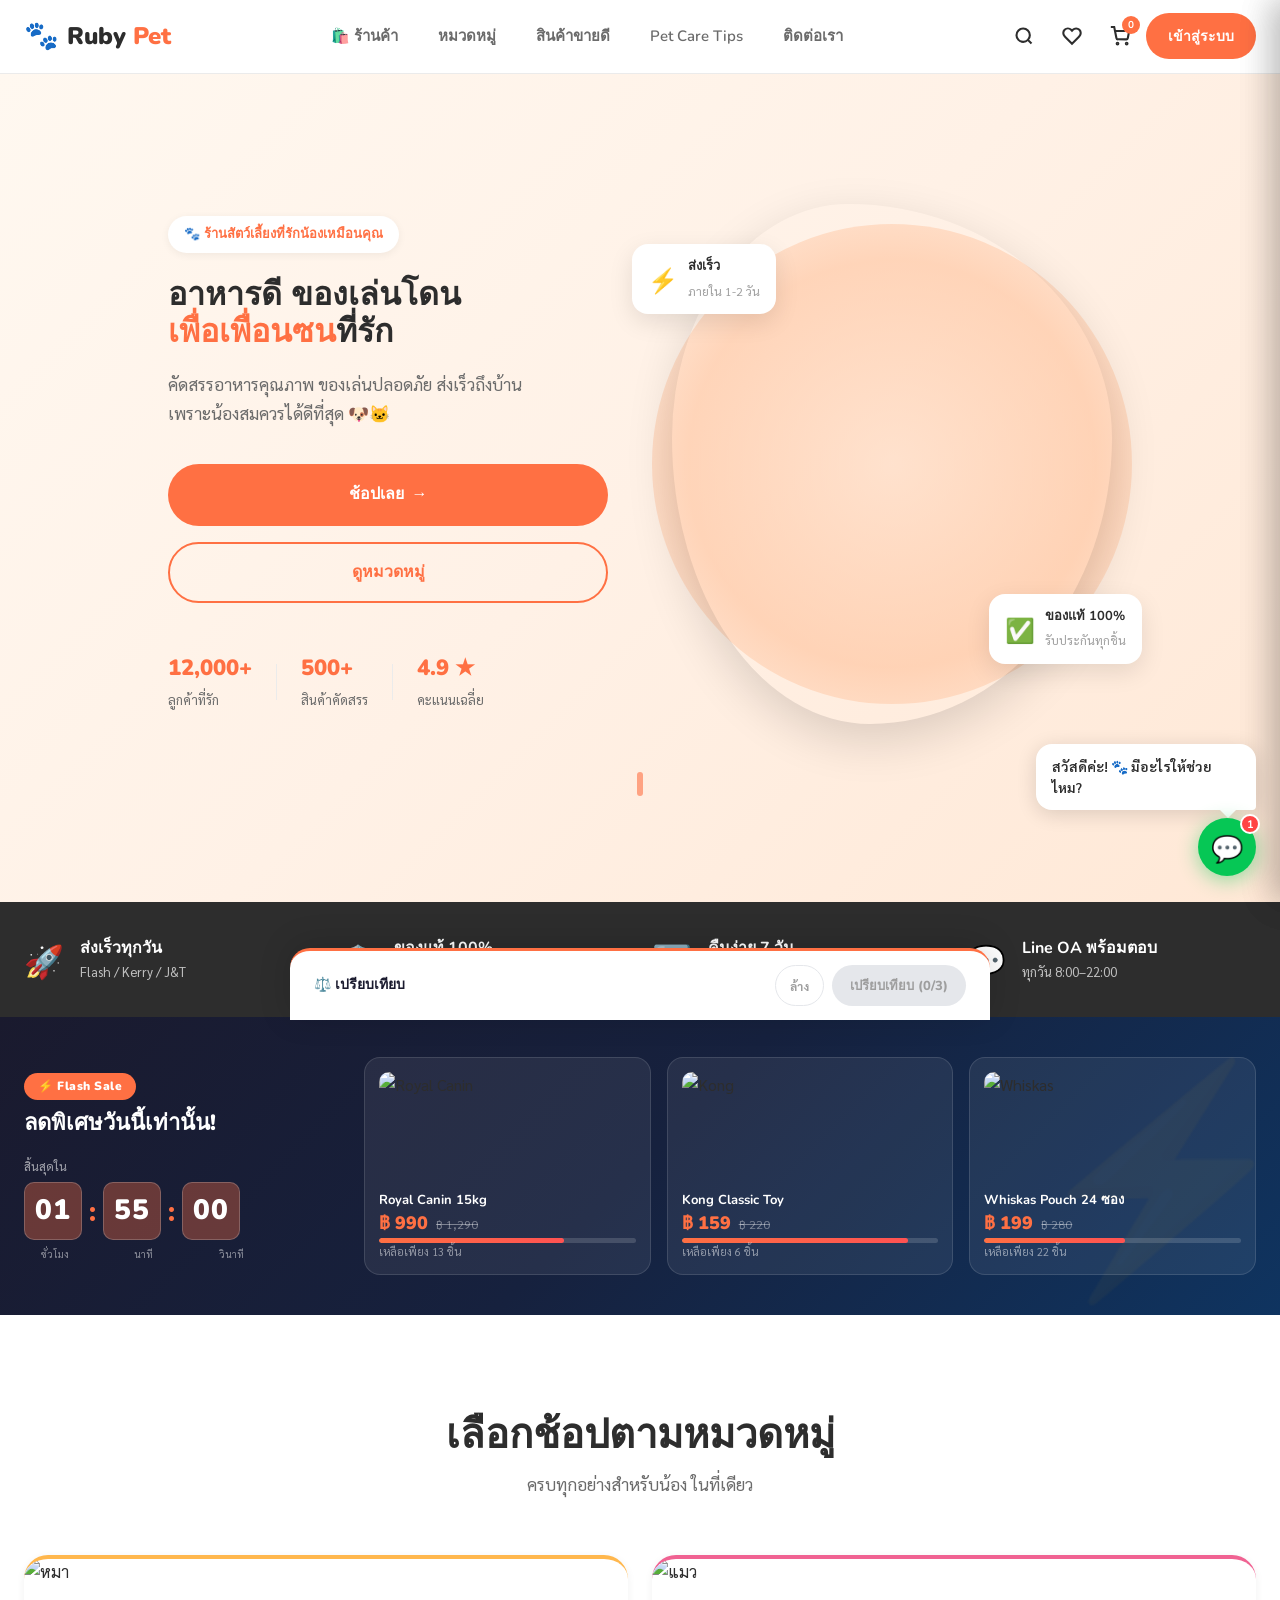
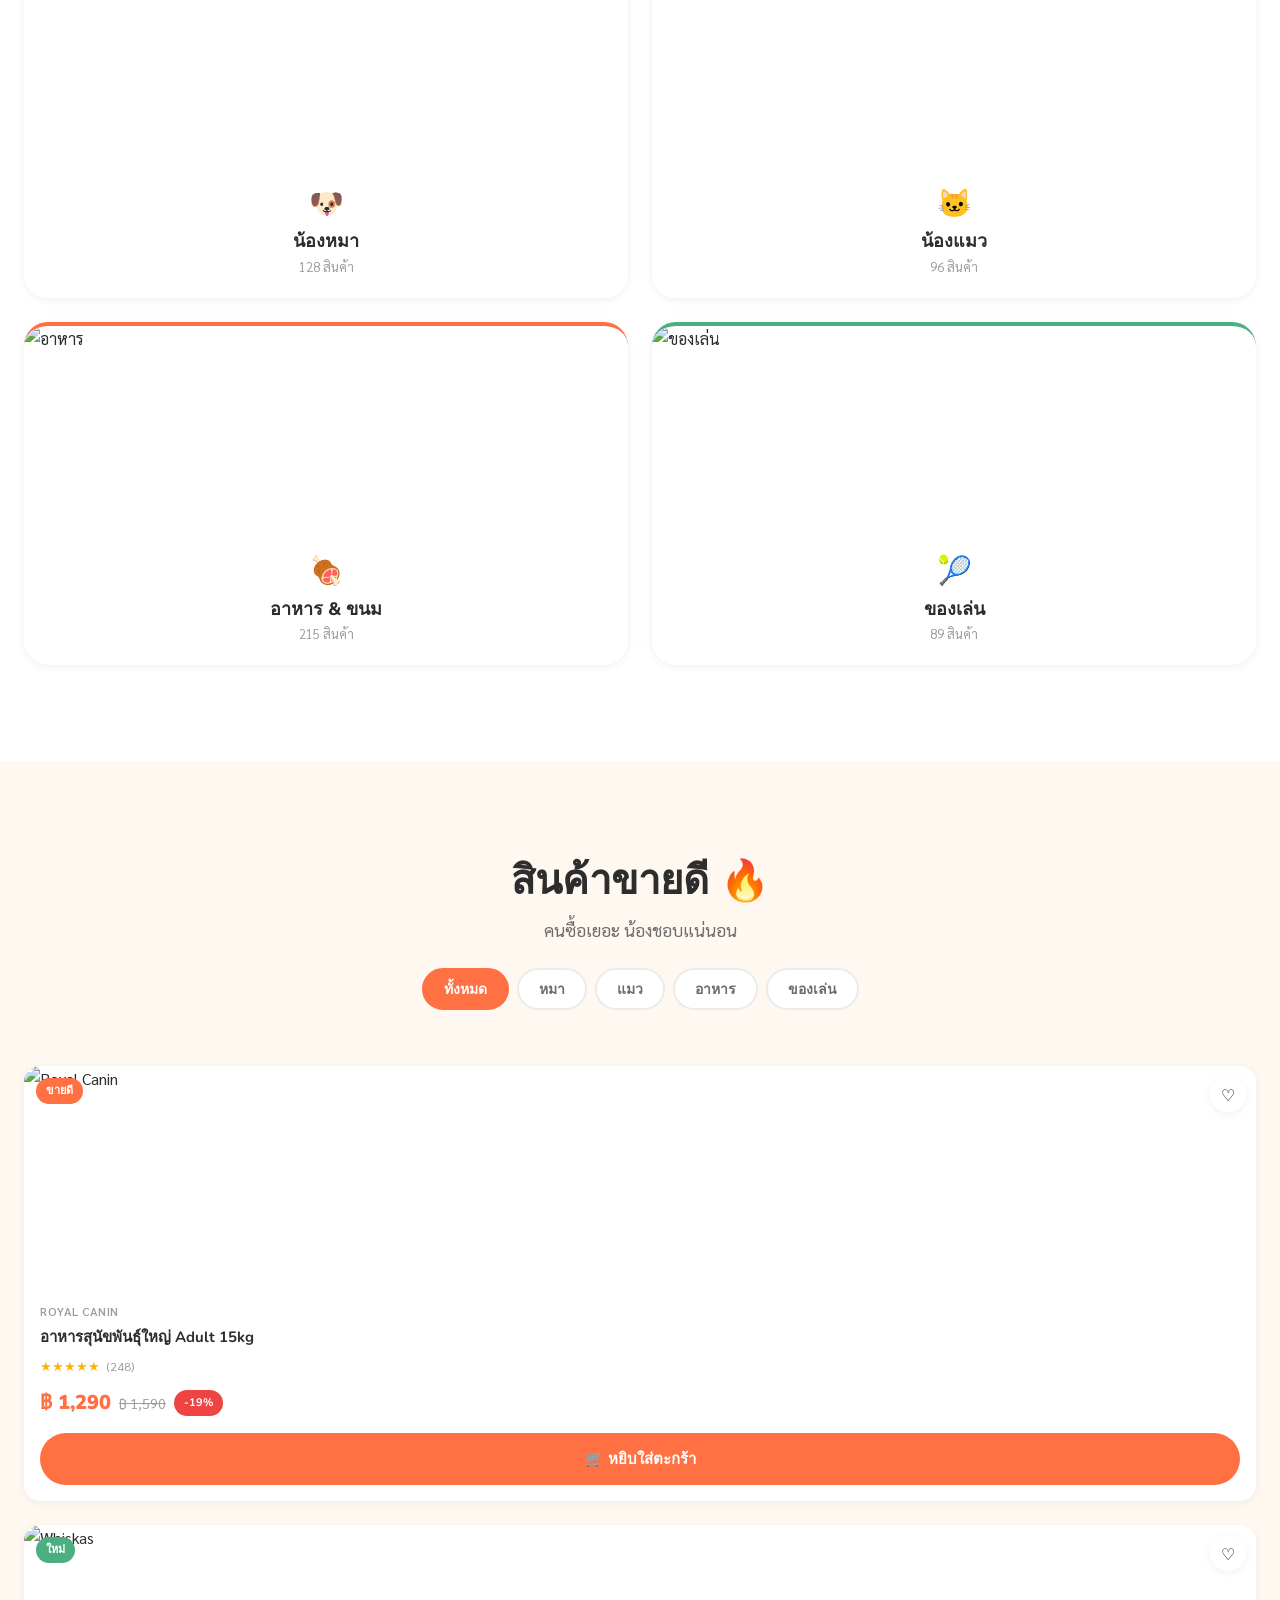
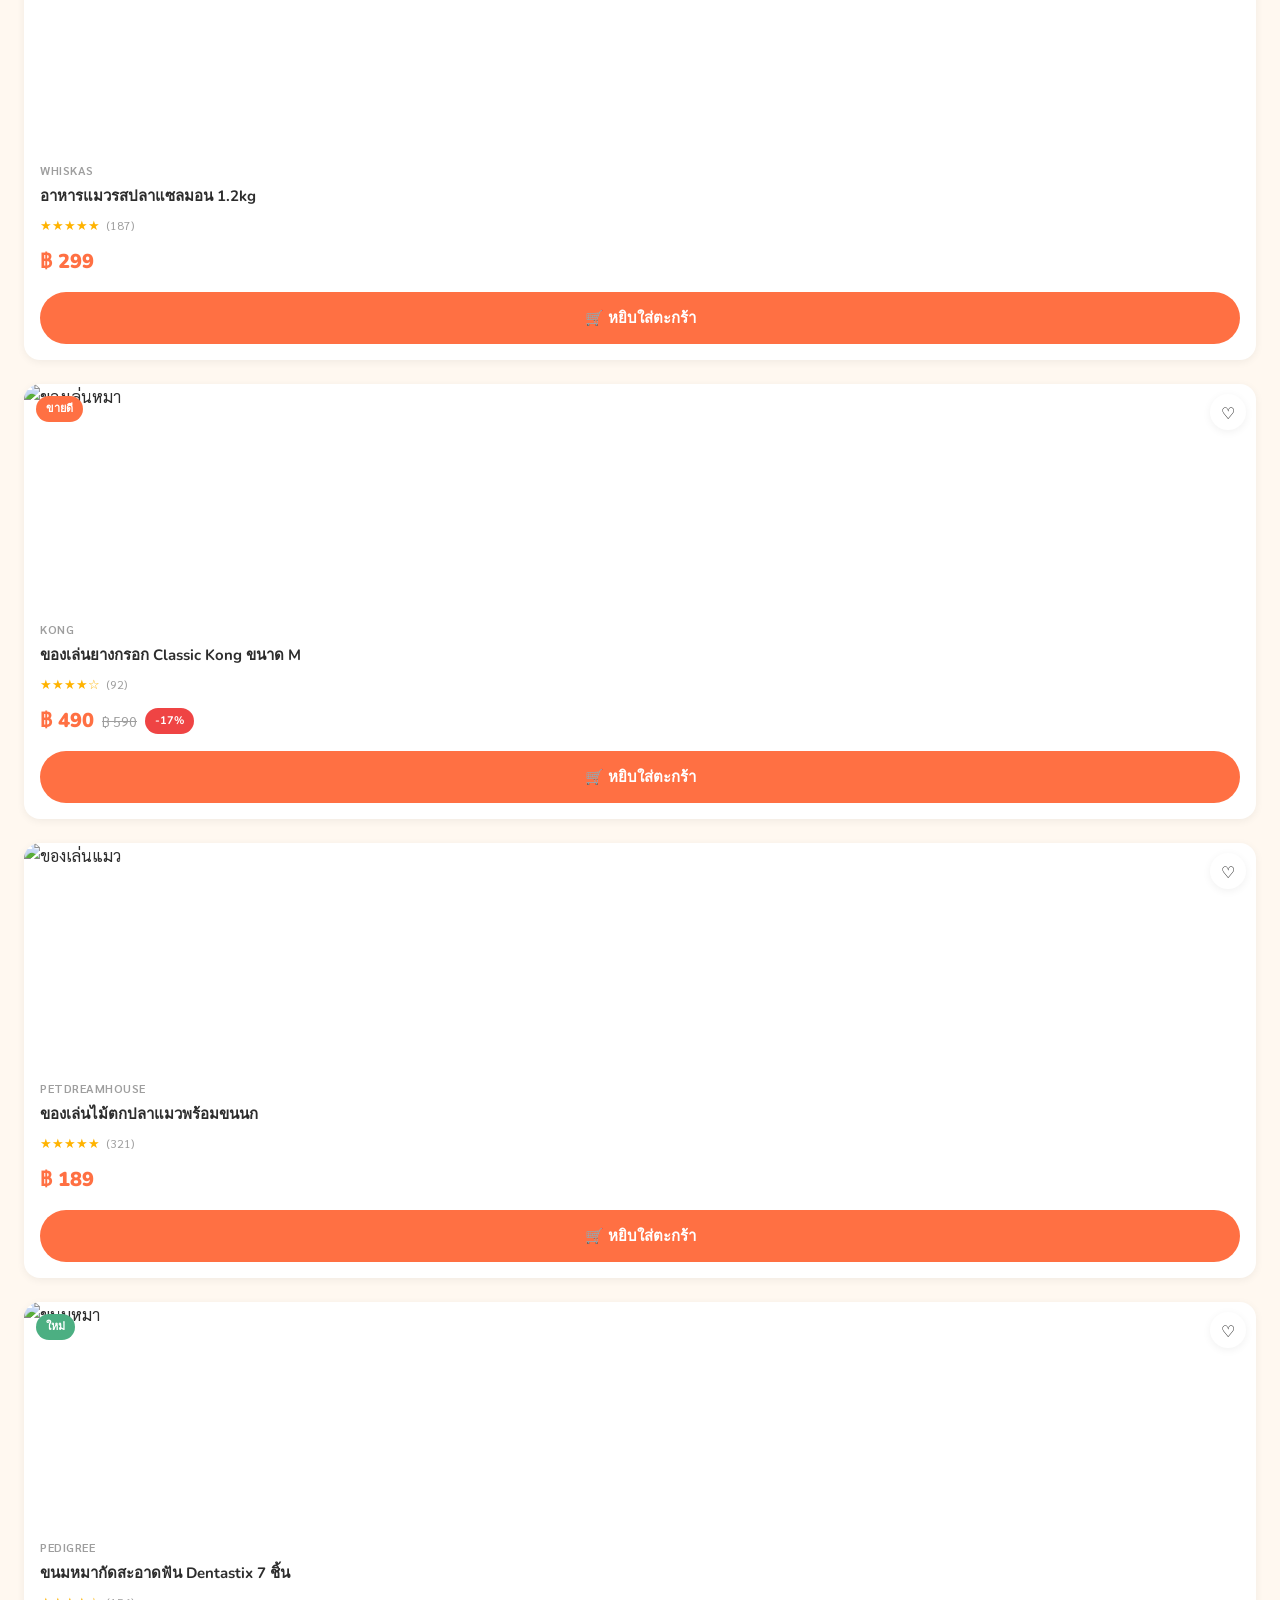
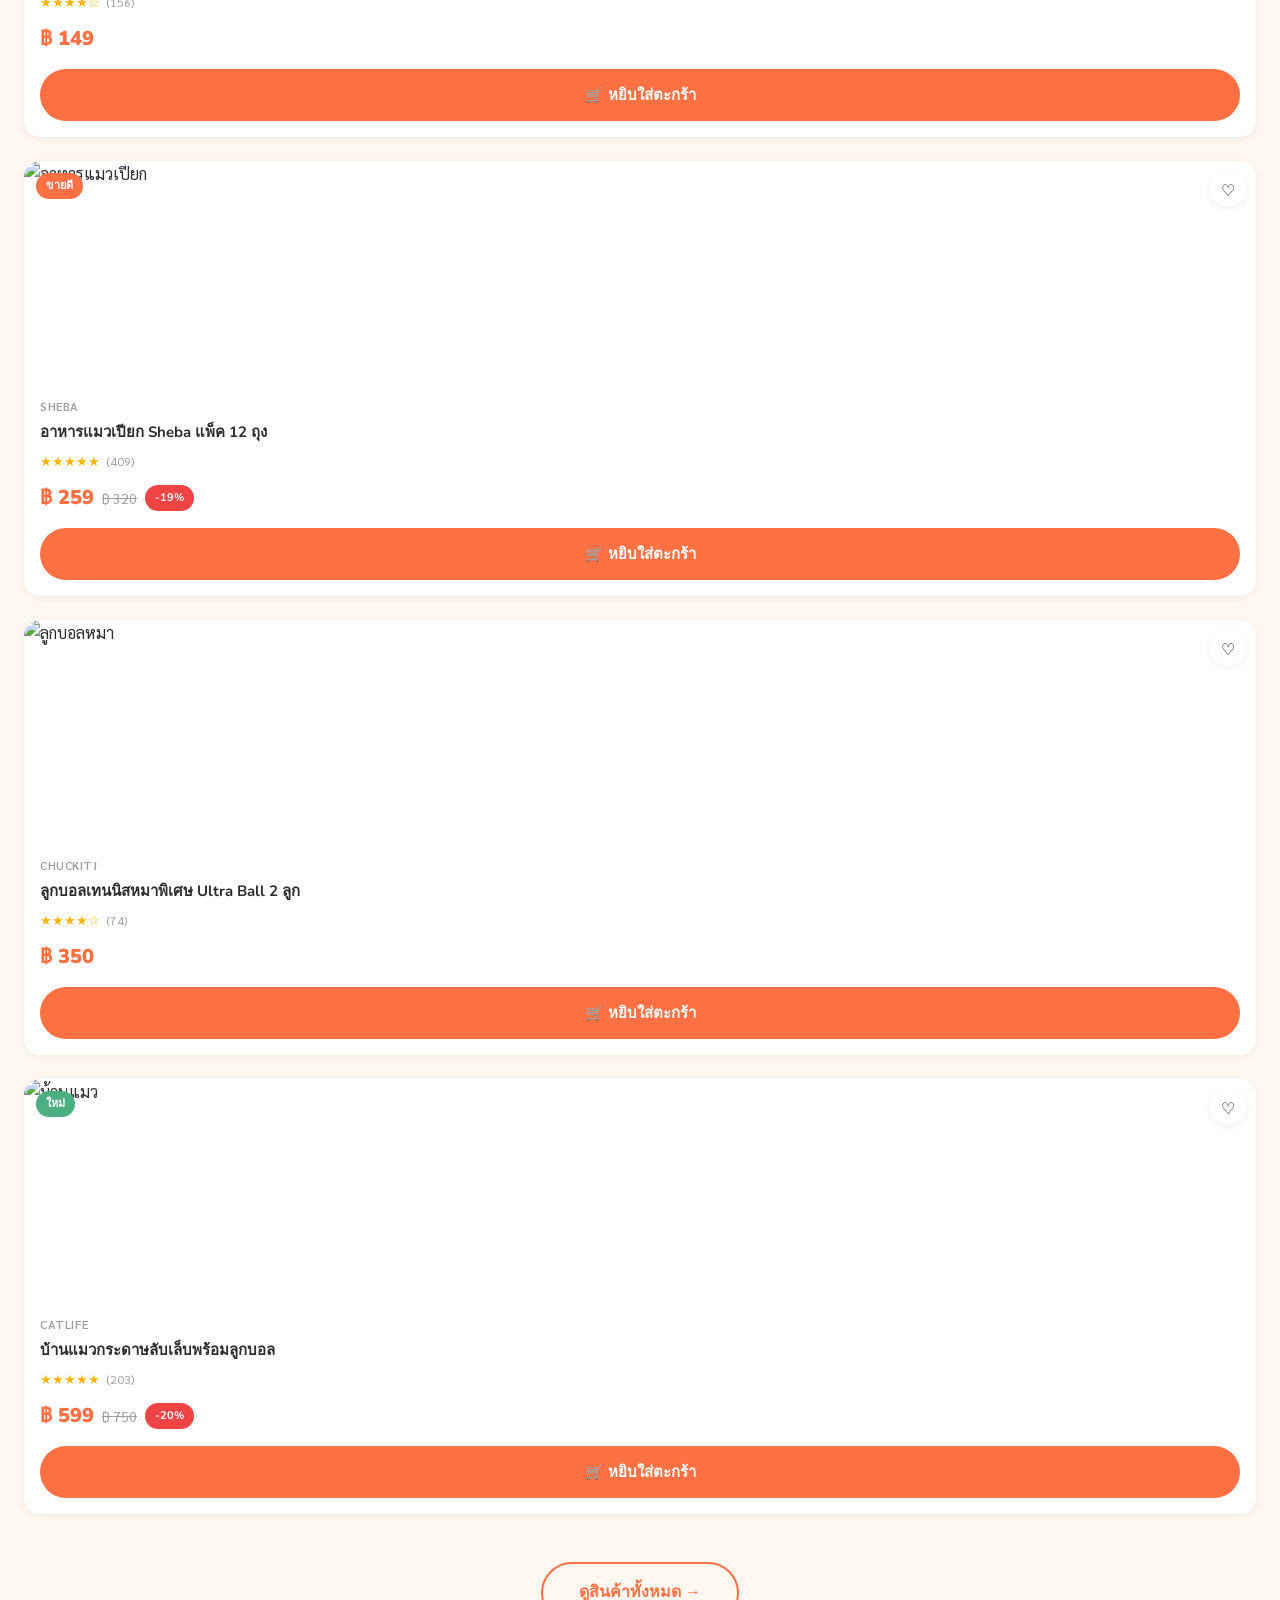
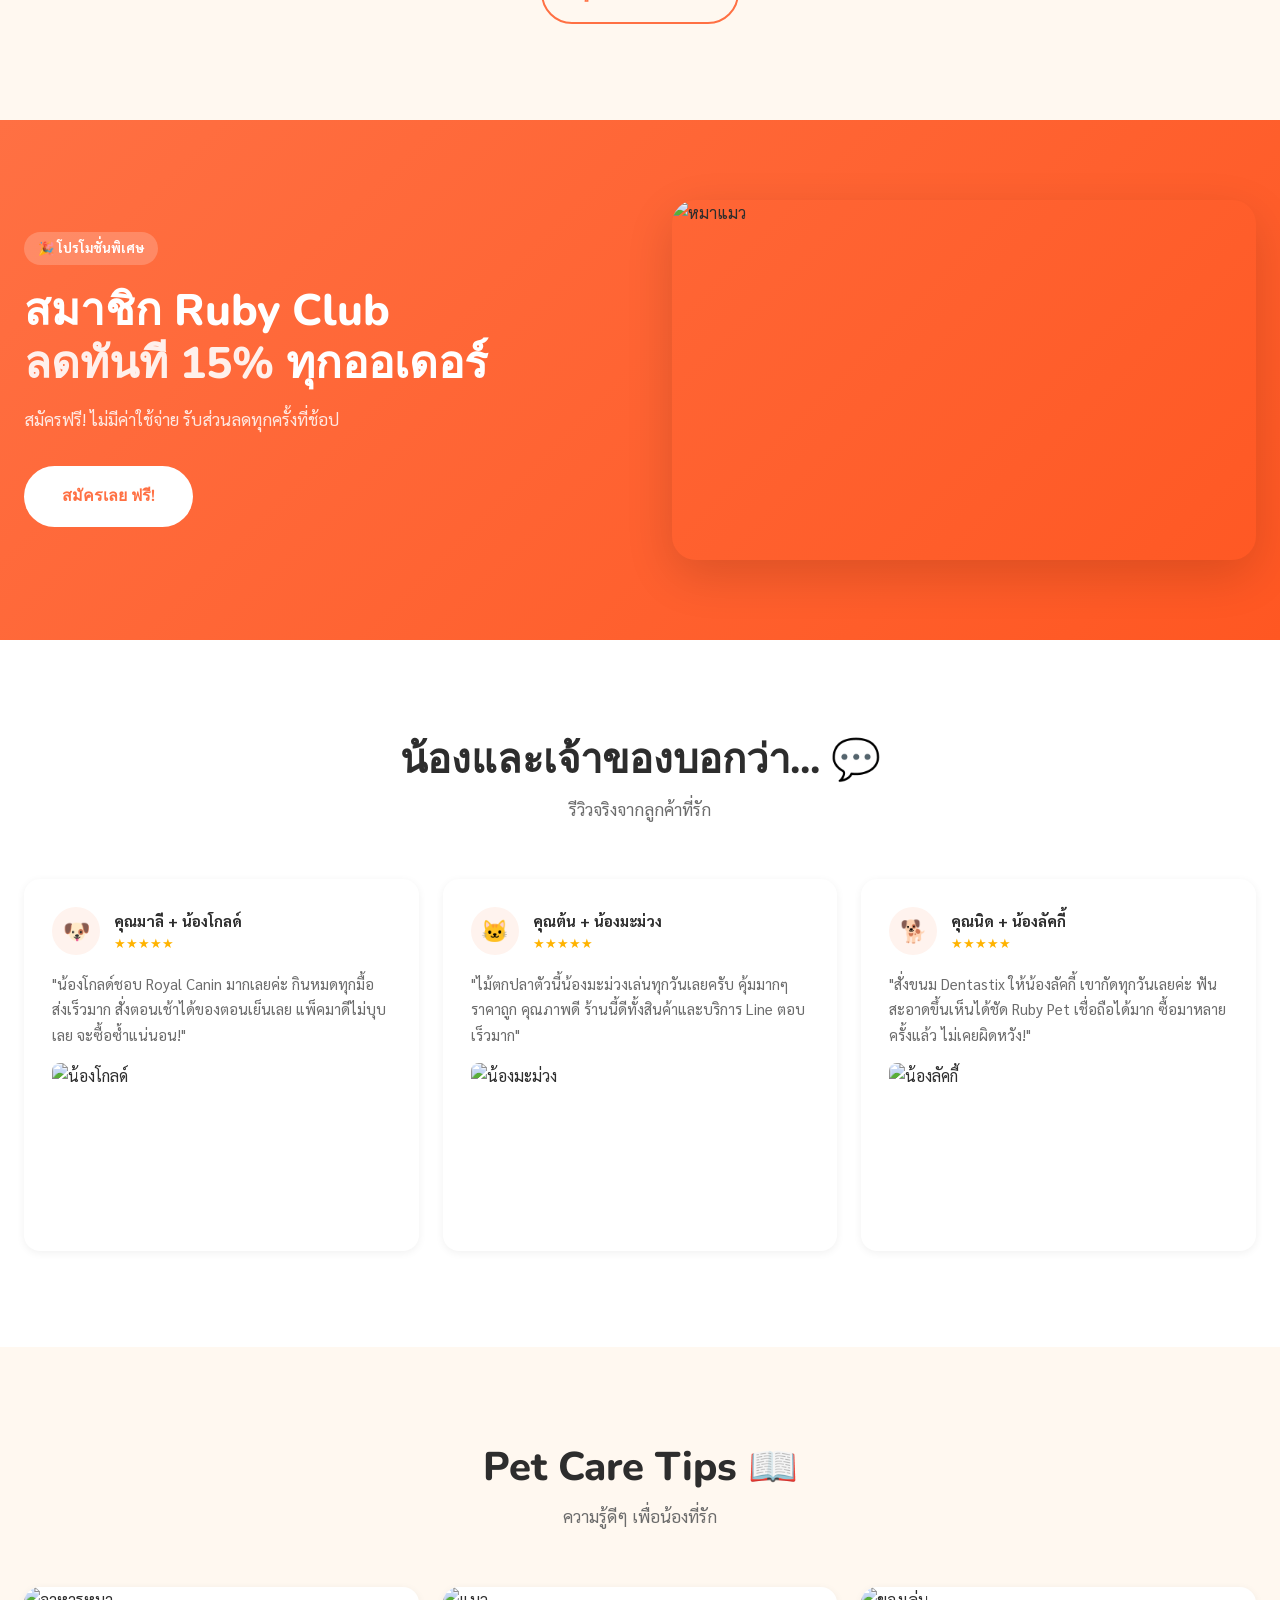
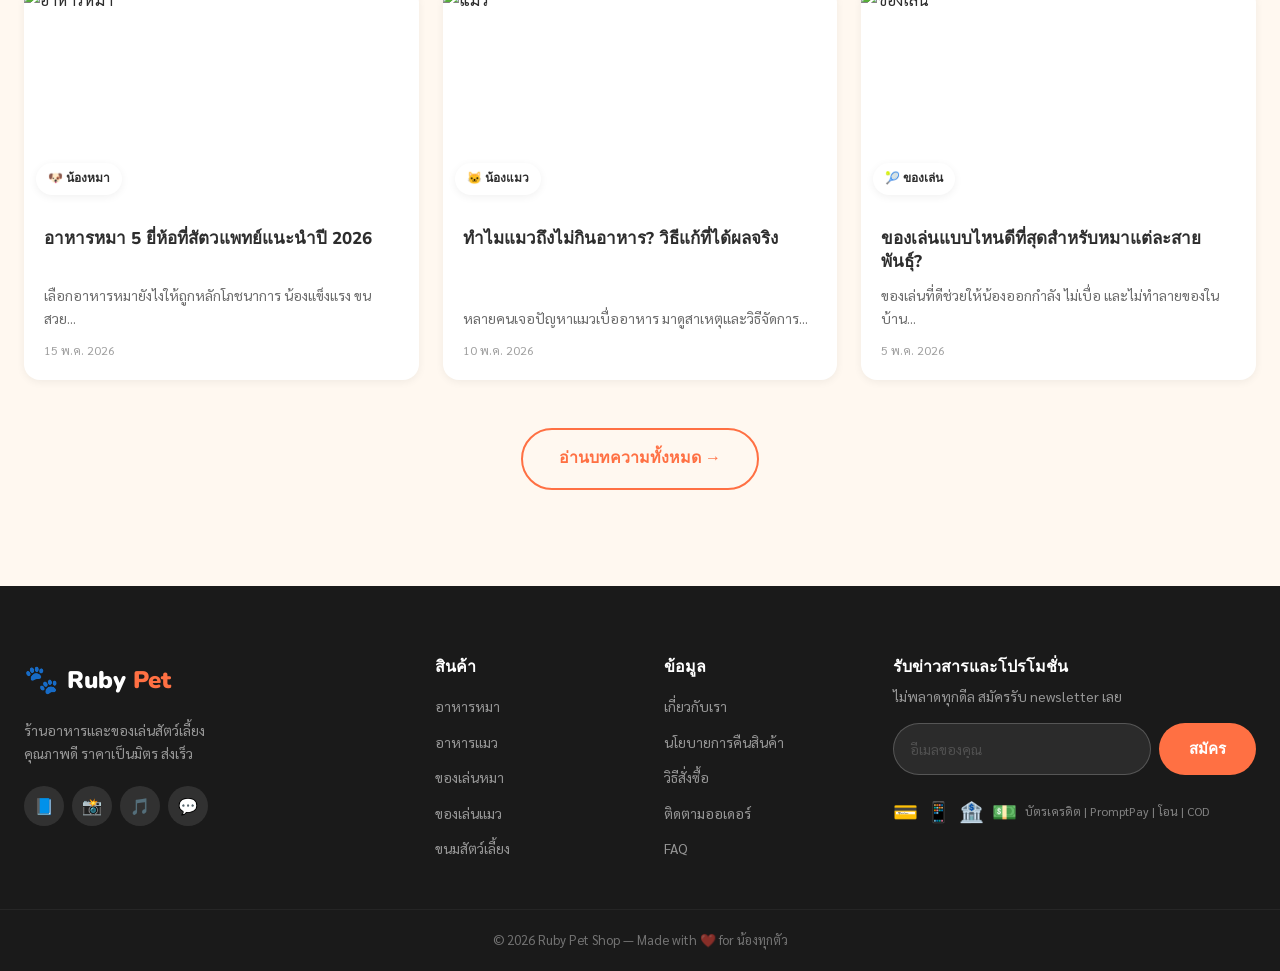
==== index.html @ 2316061a "Deploy: Ruby Pet Shop with Supabase integration" ====
<!DOCTYPE html>
<html lang="th">
<head>
  <meta charset="UTF-8" />
  <meta name="viewport" content="width=device-width, initial-scale=1.0" />
  <title>Ruby Pet Shop — อาหารและของเล่นสำหรับน้องหมาแมว</title>
  <meta name="description" content="Ruby Pet Shop ร้านอาหารและของเล่นหมาแมวคุณภาพดี ส่งเร็ว ราคาถูก" />
  <!-- Open Graph / Social -->
  <meta property="og:type"        content="website" />
  <meta property="og:site_name"   content="Ruby Pet Shop" />
  <meta property="og:url"         content="https://rubypetshop.com/" />
  <meta property="og:title"       content="Ruby Pet Shop — อาหารและของเล่นสำหรับน้องหมาแมว" />
  <meta property="og:description" content="คัดสรรอาหารคุณภาพ ของเล่นปลอดภัย ส่งเร็วถึงบ้าน ราคาเป็นมิตร ตรวจสอบได้ทุกชิ้น 🐶🐱" />
  <meta property="og:image"       content="https://images.unsplash.com/photo-1587300003388-59208cc962cb?w=1200&q=80" />
  <meta name="twitter:card"        content="summary_large_image" />
  <meta name="twitter:title"       content="Ruby Pet Shop — อาหารและของเล่นสำหรับน้องหมาแมว" />
  <meta name="twitter:description" content="คัดสรรอาหารคุณภาพ ของเล่นปลอดภัย ส่งเร็วถึงบ้าน ราคาเป็นมิตร 🐶🐱" />
  <meta name="twitter:image"       content="https://images.unsplash.com/photo-1587300003388-59208cc962cb?w=1200&q=80" />
  <link rel="preconnect" href="https://fonts.googleapis.com" />
  <link rel="preconnect" href="https://fonts.gstatic.com" crossorigin />
  <link href="https://fonts.googleapis.com/css2?family=Nunito:wght@400;600;700;800;900&family=Sarabun:wght@300;400;500;600&display=swap" rel="stylesheet" />
  <link rel="stylesheet" href="style.css" />
</head>
<body>

  <!-- ===== NAVBAR ===== -->
  <header class="navbar" id="navbar">
    <div class="container navbar__inner">

      <a href="#" class="logo">
        <span class="logo__icon">🐾</span>
        <span class="logo__text">Ruby<span class="logo__accent"> Pet</span></span>
      </a>

      <nav class="nav__links" id="navLinks">
        <a href="shop.html">🛍️ ร้านค้า</a>
        <a href="#categories">หมวดหมู่</a>
        <a href="#bestsellers">สินค้าขายดี</a>
        <a href="#blog">Pet Care Tips</a>
        <a href="#contact">ติดต่อเรา</a>
      </nav>

      <div class="navbar__actions">
        <button class="btn-icon" id="searchToggle" aria-label="ค้นหา">
          <svg width="20" height="20" viewBox="0 0 24 24" fill="none" stroke="currentColor" stroke-width="2.5"><circle cx="11" cy="11" r="8"/><path d="m21 21-4.35-4.35"/></svg>
        </button>
        <button class="btn-icon cart-btn" id="wishlistNavBtn" aria-label="รายการโปรด">
          <svg width="20" height="20" viewBox="0 0 24 24" fill="none" stroke="currentColor" stroke-width="2.5"><path d="M20.84 4.61a5.5 5.5 0 0 0-7.78 0L12 5.67l-1.06-1.06a5.5 5.5 0 0 0-7.78 7.78l1.06 1.06L12 21.23l7.78-7.78 1.06-1.06a5.5 5.5 0 0 0 0-7.78z"/></svg>
          <span class="cart-badge" id="wishlistCount" style="display:none">0</span>
        </button>
        <button class="btn-icon cart-btn" id="cartBtn" aria-label="ตะกร้า">
          <svg width="20" height="20" viewBox="0 0 24 24" fill="none" stroke="currentColor" stroke-width="2.5"><circle cx="9" cy="21" r="1"/><circle cx="20" cy="21" r="1"/><path d="M1 1h4l2.68 13.39a2 2 0 0 0 2 1.61h9.72a2 2 0 0 0 2-1.61L23 6H6"/></svg>
          <span class="cart-badge" id="cartCount">3</span>
        </button>

        <!-- AUTH AREA -->
        <div class="auth-area" id="authArea">
          <!-- Guest: Login Button -->
          <button class="btn btn-primary" id="loginBtn" style="padding:10px 20px;font-size:14px">
            เข้าสู่ระบบ
          </button>
          <!-- LoggedIn: User Avatar Dropdown (hidden by default) -->
          <div class="user-menu" id="userMenu" style="display:none">
            <button class="user-avatar-btn" id="userAvatarBtn">
              <img src="" alt="avatar" class="user-avatar" id="userAvatar" />
              <span class="user-name" id="userName"></span>
              <svg width="14" height="14" viewBox="0 0 24 24" fill="none" stroke="currentColor" stroke-width="2.5"><polyline points="6 9 12 15 18 9"/></svg>
            </button>
            <div class="user-dropdown" id="userDropdown">
              <div class="user-dropdown__header" id="dropdownHeader"></div>
              <hr class="user-dropdown__divider"/>
              <a href="#" class="user-dropdown__item" id="myOrdersLink">
                📦 <span>คำสั่งซื้อของฉัน</span>
              </a>
              <a href="#" class="user-dropdown__item" id="wishlistLink">
                ❤️ <span>รายการโปรด</span>
              </a>
              <a href="profile.html" class="user-dropdown__item">
                👤 <span>แก้ไขโปรไฟล์</span>
              </a>
              <a href="admin.html" class="user-dropdown__item user-dropdown__item--admin" id="adminLink" style="display:none">
                ⚙️ <span>Admin Dashboard</span>
              </a>
              <hr class="user-dropdown__divider"/>
              <button class="user-dropdown__item user-dropdown__item--logout" id="logoutBtn">
                🚪 <span>ออกจากระบบ</span>
              </button>
            </div>
          </div>
        </div>

        <button class="hamburger" id="hamburger" aria-label="เมนู">
          <span></span><span></span><span></span>
        </button>
      </div>

    </div>

    <!-- Search Bar -->
    <div class="search-bar" id="searchBar">
      <div class="container">
        <div class="search-bar__inner">
          <svg class="search-icon" width="18" height="18" viewBox="0 0 24 24" fill="none" stroke="currentColor" stroke-width="2.5"><circle cx="11" cy="11" r="8"/><path d="m21 21-4.35-4.35"/></svg>
          <input type="text" placeholder="ค้นหาอาหาร ของเล่น ยี่ห้อ หรือหมวดหมู่..." class="search-input" id="searchInput" autocomplete="off" spellcheck="false"/>
          <button class="search-clear" id="searchClear" style="display:none">✕</button>
          <button class="search-close" id="searchClose">ปิด</button>
        </div>

        <!-- Search Results Panel -->
        <div class="search-results" id="searchResults">

          <!-- Default panel (no query) -->
          <div class="search-panel search-panel--default" id="searchPanelDefault">
            <div class="search-section">
              <div class="search-section__label">
                <span>🕐 ค้นหาล่าสุด</span>
                <button class="search-clear-history" id="clearHistory">ล้างทั้งหมด</button>
              </div>
              <div class="search-recent-list" id="searchRecentList">
                <span class="search-no-history">ยังไม่มีประวัติการค้นหา</span>
              </div>
            </div>
            <div class="search-section">
              <div class="search-section__label">🔥 ยอดนิยม</div>
              <div class="search-trending">
                <span class="search-tag" data-query="Royal Canin">Royal Canin</span>
                <span class="search-tag" data-query="อาหารแมว">อาหารแมว</span>
                <span class="search-tag" data-query="ของเล่นหมา">ของเล่นหมา</span>
                <span class="search-tag" data-query="Whiskas">Whiskas</span>
                <span class="search-tag" data-query="Kong">Kong</span>
                <span class="search-tag" data-query="ขนมสุนัข">ขนมสุนัข</span>
              </div>
            </div>
            <div class="search-section">
              <div class="search-section__label">📂 หมวดหมู่</div>
              <div class="search-categories">
                <button class="search-cat-chip" data-cat="dog-food">🐶 อาหารหมา</button>
                <button class="search-cat-chip" data-cat="cat-food">🐱 อาหารแมว</button>
                <button class="search-cat-chip" data-cat="dog-toy">🦴 ของเล่นหมา</button>
                <button class="search-cat-chip" data-cat="cat-toy">🧶 ของเล่นแมว</button>
              </div>
            </div>
          </div>

          <!-- Live results panel -->
          <div class="search-panel search-panel--results" id="searchPanelResults" style="display:none">
            <div class="search-result-header" id="searchResultHeader"></div>
            <div class="search-result-list" id="searchResultList"></div>
            <div class="search-result-footer" id="searchResultFooter"></div>
          </div>

        </div>
      </div>
    </div>
  </header>

  <!-- ===== HERO ===== -->
  <section class="hero">
    <div class="container hero__inner">

      <div class="hero__content">
        <span class="hero__tag">🐾 ร้านสัตว์เลี้ยงที่รักน้องเหมือนคุณ</span>
        <h1 class="hero__title">
          อาหารดี ของเล่นโดน<br/>
          <span class="text-orange">เพื่อเพื่อนซน</span>ที่รัก
        </h1>
        <p class="hero__desc">
          คัดสรรอาหารคุณภาพ ของเล่นปลอดภัย ส่งเร็วถึงบ้าน<br/>
          เพราะน้องสมควรได้ดีที่สุด 🐶🐱
        </p>
        <div class="hero__ctas">
          <a href="#bestsellers" class="btn btn-primary btn-lg">
            ช้อปเลย &nbsp;→
          </a>
          <a href="#categories" class="btn btn-outline btn-lg">
            ดูหมวดหมู่
          </a>
        </div>
        <div class="hero__stats">
          <div class="stat">
            <strong>12,000+</strong>
            <span>ลูกค้าที่รัก</span>
          </div>
          <div class="stat-divider"></div>
          <div class="stat">
            <strong>500+</strong>
            <span>สินค้าคัดสรร</span>
          </div>
          <div class="stat-divider"></div>
          <div class="stat">
            <strong>4.9 ★</strong>
            <span>คะแนนเฉลี่ย</span>
          </div>
        </div>
      </div>

      <div class="hero__visual">
        <div class="hero__blob"></div>
        <div class="hero__img-wrap">
          <img
            src="https://images.unsplash.com/photo-1587300003388-59208cc962cb?w=600&q=80"
            alt="น้องหมาน่ารัก"
            class="hero__img"
          />
          <!-- Floating Cards -->
          <div class="float-card float-card--top">
            <span class="float-card__icon">⚡</span>
            <div>
              <strong>ส่งเร็ว</strong>
              <small>ภายใน 1-2 วัน</small>
            </div>
          </div>
          <div class="float-card float-card--bottom">
            <span class="float-card__icon">✅</span>
            <div>
              <strong>ของแท้ 100%</strong>
              <small>รับประกันทุกชิ้น</small>
            </div>
          </div>
        </div>
      </div>

    </div>

    <!-- Scroll indicator -->
    <div class="scroll-indicator">
      <div class="scroll-dot"></div>
    </div>
  </section>

  <!-- ===== TRUST BANNER ===== -->
  <section class="trust-banner">
    <div class="container trust-banner__grid">
      <div class="trust-item">
        <span class="trust-item__icon">🚀</span>
        <div>
          <strong>ส่งเร็วทุกวัน</strong>
          <p>Flash / Kerry / J&T</p>
        </div>
      </div>
      <div class="trust-item">
        <span class="trust-item__icon">🛡️</span>
        <div>
          <strong>ของแท้ 100%</strong>
          <p>รับประกันทุกชิ้น</p>
        </div>
      </div>
      <div class="trust-item">
        <span class="trust-item__icon">↩️</span>
        <div>
          <strong>คืนง่าย 7 วัน</strong>
          <p>ไม่ถามเยอะ</p>
        </div>
      </div>
      <div class="trust-item">
        <span class="trust-item__icon">💬</span>
        <div>
          <strong>Line OA พร้อมตอบ</strong>
          <p>ทุกวัน 8:00–22:00</p>
        </div>
      </div>
    </div>
  </section>

  <!-- ===== FLASH SALE BANNER ===== -->
  <section class="flash-sale" id="flashSale">
    <div class="container">
      <div class="flash-sale__inner">

        <!-- Left: label + countdown -->
        <div class="flash-sale__left">
          <div class="flash-sale__tag">⚡ Flash Sale</div>
          <div class="flash-sale__title">ลดพิเศษวันนี้เท่านั้น!</div>
          <div class="flash-sale__timer-wrap">
            <span class="flash-sale__timer-label">สิ้นสุดใน</span>
            <div class="flash-sale__digits">
              <div class="flash-digit" id="fsHours">00</div>
              <span class="flash-sep">:</span>
              <div class="flash-digit" id="fsMinutes">00</div>
              <span class="flash-sep">:</span>
              <div class="flash-digit" id="fsSeconds">00</div>
            </div>
            <div class="flash-sale__digit-labels">
              <span>ชั่วโมง</span><span></span><span>นาที</span><span></span><span>วินาที</span>
            </div>
          </div>
        </div>

        <!-- Right: flash deal cards -->
        <div class="flash-sale__deals">

          <div class="flash-deal">
            <a href="product.html?id=P001">
              <img src="https://images.unsplash.com/photo-1568640347023-a616a30bc3bd?w=200&q=80" alt="Royal Canin"/>
            </a>
            <div class="flash-deal__info">
              <div class="flash-deal__name">Royal Canin 15kg</div>
              <div class="flash-deal__prices">
                <span class="flash-deal__new">฿ 990</span>
                <span class="flash-deal__old">฿ 1,290</span>
              </div>
              <div class="flash-deal__bar-wrap">
                <div class="flash-deal__bar" style="width:72%"></div>
              </div>
              <div class="flash-deal__sold">เหลือเพียง 13 ชิ้น</div>
            </div>
          </div>

          <div class="flash-deal">
            <a href="product.html?id=P004">
              <img src="https://images.unsplash.com/photo-1573865526739-10659fec78a5?w=200&q=80" alt="Kong"/>
            </a>
            <div class="flash-deal__info">
              <div class="flash-deal__name">Kong Classic Toy</div>
              <div class="flash-deal__prices">
                <span class="flash-deal__new">฿ 159</span>
                <span class="flash-deal__old">฿ 220</span>
              </div>
              <div class="flash-deal__bar-wrap">
                <div class="flash-deal__bar" style="width:88%"></div>
              </div>
              <div class="flash-deal__sold">เหลือเพียง 6 ชิ้น</div>
            </div>
          </div>

          <div class="flash-deal">
            <a href="product.html?id=P006">
              <img src="https://images.unsplash.com/photo-1574158622682-e40e69881006?w=200&q=80" alt="Whiskas"/>
            </a>
            <div class="flash-deal__info">
              <div class="flash-deal__name">Whiskas Pouch 24 ซอง</div>
              <div class="flash-deal__prices">
                <span class="flash-deal__new">฿ 199</span>
                <span class="flash-deal__old">฿ 280</span>
              </div>
              <div class="flash-deal__bar-wrap">
                <div class="flash-deal__bar" style="width:55%"></div>
              </div>
              <div class="flash-deal__sold">เหลือเพียง 22 ชิ้น</div>
            </div>
          </div>

        </div>
      </div>
    </div>
  </section>

  <!-- ===== CATEGORIES ===== -->
  <section class="section" id="categories">
    <div class="container">
      <div class="section__header">
        <h2 class="section__title">เลือกช้อปตามหมวดหมู่</h2>
        <p class="section__sub">ครบทุกอย่างสำหรับน้อง ในที่เดียว</p>
      </div>

      <div class="categories__grid">

        <a href="#bestsellers" class="cat-card cat-card--dog footer-cat-link" data-filter="dog">
          <div class="cat-card__img-wrap">
            <img src="https://images.unsplash.com/photo-1561037404-61cd46aa615b?w=400&q=80" alt="หมา" />
          </div>
          <div class="cat-card__body">
            <span class="cat-card__emoji">🐶</span>
            <h3>น้องหมา</h3>
            <p>128 สินค้า</p>
          </div>
        </a>

        <a href="#bestsellers" class="cat-card cat-card--cat footer-cat-link" data-filter="cat">
          <div class="cat-card__img-wrap">
            <img src="https://images.unsplash.com/photo-1514888286974-6c03e2ca1dba?w=400&q=80" alt="แมว" />
          </div>
          <div class="cat-card__body">
            <span class="cat-card__emoji">🐱</span>
            <h3>น้องแมว</h3>
            <p>96 สินค้า</p>
          </div>
        </a>

        <a href="#bestsellers" class="cat-card cat-card--food footer-cat-link" data-filter="food">
          <div class="cat-card__img-wrap">
            <img src="https://images.unsplash.com/photo-1589924691995-400dc9ecc119?w=400&q=80" alt="อาหาร" />
          </div>
          <div class="cat-card__body">
            <span class="cat-card__emoji">🍖</span>
            <h3>อาหาร & ขนม</h3>
            <p>215 สินค้า</p>
          </div>
        </a>

        <a href="#bestsellers" class="cat-card cat-card--toy footer-cat-link" data-filter="toy">
          <div class="cat-card__img-wrap">
            <img src="https://images.unsplash.com/photo-1601758228041-f3b2795255f1?w=400&q=80" alt="ของเล่น" />
          </div>
          <div class="cat-card__body">
            <span class="cat-card__emoji">🎾</span>
            <h3>ของเล่น</h3>
            <p>89 สินค้า</p>
          </div>
        </a>

      </div>
    </div>
  </section>

  <!-- ===== BEST SELLERS ===== -->
  <section class="section section--gray" id="bestsellers">
    <div class="container">
      <div class="section__header">
        <h2 class="section__title">สินค้าขายดี 🔥</h2>
        <p class="section__sub">คนซื้อเยอะ น้องชอบแน่นอน</p>
        <div class="product-filters">
          <button class="filter-btn active" data-filter="all">ทั้งหมด</button>
          <button class="filter-btn" data-filter="dog">หมา</button>
          <button class="filter-btn" data-filter="cat">แมว</button>
          <button class="filter-btn" data-filter="food">อาหาร</button>
          <button class="filter-btn" data-filter="toy">ของเล่น</button>
        </div>
      </div>

      <div class="products__grid" id="productsGrid">

        <!-- Product 1 -->
        <div class="product-card" data-category="dog food"
          data-qv-id="P001" data-qv-name="Royal Canin Adult 15kg อาหารสุนัขพันธุ์ใหญ่"
          data-qv-brand="Royal Canin" data-qv-price="1290" data-qv-original="1590"
          data-qv-img="https://images.unsplash.com/photo-1568640347023-a616a30bc3bd?w=700&q=80"
          data-qv-rating="4.9" data-qv-count="248"
          data-qv-desc="สูตรเฉพาะสำหรับสุนัขพันธุ์ใหญ่ อายุ 15 เดือนขึ้นไป บำรุงข้อต่อ กระดูก และกล้ามเนื้อ">
          <div class="product-card__img-wrap">
            <a href="product.html?id=P001"><img src="https://images.unsplash.com/photo-1568640347023-a616a30bc3bd?w=400&q=80" alt="Royal Canin" /></a>
            <span class="badge badge--hot">ขายดี</span>
            <button class="btn-wishlist" data-pid="P001" data-name="Royal Canin Adult 15kg" data-price="1290" data-img="https://images.unsplash.com/photo-1568640347023-a616a30bc3bd?w=400&q=80" aria-label="บันทึก">♡</button>
            <button class="btn-quickview" aria-label="ดูเร็ว">👁</button>
          </div>
          <div class="product-card__body">
            <span class="product-card__brand">Royal Canin</span>
            <h3 class="product-card__name"><a href="product.html?id=P001" style="color:inherit">อาหารสุนัขพันธุ์ใหญ่ Adult 15kg</a></h3>
            <div class="product-card__rating">
              <span class="stars">★★★★★</span>
              <span class="rating-count">(248)</span>
            </div>
            <div class="product-card__price-row">
              <span class="price">฿ 1,290</span>
              <span class="price-original">฿ 1,590</span>
              <span class="badge badge--sale">-19%</span>
            </div>
            <button class="btn btn-primary btn-block add-cart" data-id="P001" data-name="Royal Canin Adult 15kg" data-price="1290" data-img="https://images.unsplash.com/photo-1568640347023-a616a30bc3bd?w=400&q=80">
              🛒 หยิบใส่ตะกร้า
            </button>
          </div>
        </div>

        <!-- Product 2 -->
        <div class="product-card" data-category="cat food"
          data-qv-id="P002" data-qv-name="Whiskas อาหารแมวรสปลาแซลมอน 1.2kg"
          data-qv-brand="Whiskas" data-qv-price="299" data-qv-original=""
          data-qv-img="https://images.unsplash.com/photo-1548366086-7f1b76106622?w=700&q=80"
          data-qv-rating="4.8" data-qv-count="187"
          data-qv-desc="อาหารแมวโต รสปลาแซลมอนสดใหม่ อุดมด้วยโปรตีนและโอเมก้า 3 บำรุงขนและผิวหนัง">
          <div class="product-card__img-wrap">
            <a href="product.html?id=P002"><img src="https://images.unsplash.com/photo-1548366086-7f1b76106622?w=400&q=80" alt="Whiskas" /></a>
            <span class="badge badge--new">ใหม่</span>
            <button class="btn-wishlist" data-pid="P002" data-name="Whiskas ปลาแซลมอน 1.2kg" data-price="299" data-img="https://images.unsplash.com/photo-1548366086-7f1b76106622?w=400&q=80" aria-label="บันทึก">♡</button>
            <button class="btn-quickview" aria-label="ดูเร็ว">👁</button>
          </div>
          <div class="product-card__body">
            <span class="product-card__brand">Whiskas</span>
            <h3 class="product-card__name"><a href="product.html?id=P002" style="color:inherit">อาหารแมวรสปลาแซลมอน 1.2kg</a></h3>
            <div class="product-card__rating">
              <span class="stars">★★★★★</span>
              <span class="rating-count">(187)</span>
            </div>
            <div class="product-card__price-row">
              <span class="price">฿ 299</span>
            </div>
            <button class="btn btn-primary btn-block add-cart" data-id="P002" data-name="Whiskas ปลาแซลมอน 1.2kg" data-price="299" data-img="https://images.unsplash.com/photo-1548366086-7f1b76106622?w=400&q=80">
              🛒 หยิบใส่ตะกร้า
            </button>
          </div>
        </div>

        <!-- Product 3 -->
        <div class="product-card" data-category="dog toy"
          data-qv-id="P003" data-qv-name="Kong Classic ของเล่นยางกรอก ขนาด M"
          data-qv-brand="Kong" data-qv-price="490" data-qv-original="590"
          data-qv-img="https://images.unsplash.com/photo-1535294435445-d7249524ef2e?w=700&q=80"
          data-qv-rating="4.7" data-qv-count="92"
          data-qv-desc="ของเล่นยางธรรมชาติทนทาน ใส่ขนมได้ กระตุ้นสมองน้องหมา เหมาะกับสุนัขขนาดกลาง">
          <div class="product-card__img-wrap">
            <a href="product.html?id=P003"><img src="https://images.unsplash.com/photo-1535294435445-d7249524ef2e?w=400&q=80" alt="ของเล่นหมา" /></a>
            <span class="badge badge--hot">ขายดี</span>
            <button class="btn-wishlist" data-pid="P003" data-name="Kong Classic M" data-price="490" data-img="https://images.unsplash.com/photo-1535294435445-d7249524ef2e?w=400&q=80" aria-label="บันทึก">♡</button>
            <button class="btn-quickview" aria-label="ดูเร็ว">👁</button>
          </div>
          <div class="product-card__body">
            <span class="product-card__brand">Kong</span>
            <h3 class="product-card__name"><a href="product.html?id=P003" style="color:inherit">ของเล่นยางกรอก Classic Kong ขนาด M</a></h3>
            <div class="product-card__rating">
              <span class="stars">★★★★☆</span>
              <span class="rating-count">(92)</span>
            </div>
            <div class="product-card__price-row">
              <span class="price">฿ 490</span>
              <span class="price-original">฿ 590</span>
              <span class="badge badge--sale">-17%</span>
            </div>
            <button class="btn btn-primary btn-block add-cart" data-id="P003" data-name="Kong Classic M" data-price="490" data-img="https://images.unsplash.com/photo-1535294435445-d7249524ef2e?w=400&q=80">
              🛒 หยิบใส่ตะกร้า
            </button>
          </div>
        </div>

        <!-- Product 4 -->
        <div class="product-card" data-category="cat toy"
          data-qv-id="P004" data-qv-name="ของเล่นไม้ตกปลาแมวพร้อมขนนก"
          data-qv-brand="PetDreamHouse" data-qv-price="189" data-qv-original=""
          data-qv-img="https://images.unsplash.com/photo-1573865526739-10659fec78a5?w=700&q=80"
          data-qv-rating="4.9" data-qv-count="321"
          data-qv-desc="ไม้ตกปลาที่แมวต้านทานไม่ได้! ขนนกธรรมชาติ ด้ามยาว 60 ซม. กระตุ้นสัญชาตญาณนักล่า">
          <div class="product-card__img-wrap">
            <a href="product.html?id=P004"><img src="https://images.unsplash.com/photo-1573865526739-10659fec78a5?w=400&q=80" alt="ของเล่นแมว" /></a>
            <button class="btn-wishlist" data-pid="P004" data-name="ไม้ตกปลาแมวขนนก" data-price="189" data-img="https://images.unsplash.com/photo-1573865526739-10659fec78a5?w=400&q=80" aria-label="บันทึก">♡</button>
            <button class="btn-quickview" aria-label="ดูเร็ว">👁</button>
          </div>
          <div class="product-card__body">
            <span class="product-card__brand">PetDreamHouse</span>
            <h3 class="product-card__name"><a href="product.html?id=P004" style="color:inherit">ของเล่นไม้ตกปลาแมวพร้อมขนนก</a></h3>
            <div class="product-card__rating">
              <span class="stars">★★★★★</span>
              <span class="rating-count">(321)</span>
            </div>
            <div class="product-card__price-row">
              <span class="price">฿ 189</span>
            </div>
            <button class="btn btn-primary btn-block add-cart" data-id="P004" data-name="ไม้ตกปลาแมวขนนก" data-price="189" data-img="https://images.unsplash.com/photo-1573865526739-10659fec78a5?w=400&q=80">
              🛒 หยิบใส่ตะกร้า
            </button>
          </div>
        </div>

        <!-- Product 5 -->
        <div class="product-card" data-category="dog food"
          data-qv-id="P005" data-qv-name="Pedigree Dentastix ขนมกัดฟัน 7 ชิ้น"
          data-qv-brand="Pedigree" data-qv-price="149" data-qv-original=""
          data-qv-img="https://images.unsplash.com/photo-1601758124510-52d02ddb7cbd?w=700&q=80"
          data-qv-rating="4.5" data-qv-count="156"
          data-qv-desc="ขนมแท่งลดหินปูนและกลิ่นปาก สูตร X-shape ขัดฟันได้ทุกซี่ สำหรับสุนัขขนาดกลาง-ใหญ่">
          <div class="product-card__img-wrap">
            <img src="https://images.unsplash.com/photo-1601758124510-52d02ddb7cbd?w=400&q=80" alt="ขนมหมา" />
            <span class="badge badge--new">ใหม่</span>
            <button class="btn-wishlist" data-pid="P005" data-name="Dentastix 7 ชิ้น" data-price="149" data-img="https://images.unsplash.com/photo-1601758124510-52d02ddb7cbd?w=400&q=80" aria-label="บันทึก">♡</button>
            <button class="btn-quickview" aria-label="ดูเร็ว">👁</button>
          </div>
          <div class="product-card__body">
            <span class="product-card__brand">Pedigree</span>
            <h3 class="product-card__name">ขนมหมากัดสะอาดฟัน Dentastix 7 ชิ้น</h3>
            <div class="product-card__rating">
              <span class="stars">★★★★☆</span>
              <span class="rating-count">(156)</span>
            </div>
            <div class="product-card__price-row">
              <span class="price">฿ 149</span>
            </div>
            <button class="btn btn-primary btn-block add-cart" data-id="P005" data-name="Dentastix 7 ชิ้น" data-price="149" data-img="https://images.unsplash.com/photo-1601758124510-52d02ddb7cbd?w=400&q=80">
              🛒 หยิบใส่ตะกร้า
            </button>
          </div>
        </div>

        <!-- Product 6 -->
        <div class="product-card" data-category="cat food"
          data-qv-id="P006" data-qv-name="Sheba อาหารแมวเปียก แพ็ค 12 ถุง"
          data-qv-brand="Sheba" data-qv-price="259" data-qv-original="320"
          data-qv-img="https://images.unsplash.com/photo-1592194996308-7b43878e84a6?w=700&q=80"
          data-qv-rating="4.9" data-qv-count="409"
          data-qv-desc="อาหารเปียกสูตรพรีเมียม เนื้อปลาทูน่าและปูอัด ไม่มีสีสังเคราะห์ เหมาะสำหรับแมวทุกสายพันธุ์">
          <div class="product-card__img-wrap">
            <img src="https://images.unsplash.com/photo-1592194996308-7b43878e84a6?w=400&q=80" alt="อาหารแมวเปียก" />
            <span class="badge badge--hot">ขายดี</span>
            <button class="btn-wishlist" data-pid="P006" data-name="Sheba แพ็ค 12" data-price="259" data-img="https://images.unsplash.com/photo-1592194996308-7b43878e84a6?w=400&q=80" aria-label="บันทึก">♡</button>
            <button class="btn-quickview" aria-label="ดูเร็ว">👁</button>
          </div>
          <div class="product-card__body">
            <span class="product-card__brand">Sheba</span>
            <h3 class="product-card__name">อาหารแมวเปียก Sheba แพ็ค 12 ถุง</h3>
            <div class="product-card__rating">
              <span class="stars">★★★★★</span>
              <span class="rating-count">(409)</span>
            </div>
            <div class="product-card__price-row">
              <span class="price">฿ 259</span>
              <span class="price-original">฿ 320</span>
              <span class="badge badge--sale">-19%</span>
            </div>
            <button class="btn btn-primary btn-block add-cart" data-id="P006" data-name="Sheba แพ็ค 12" data-price="259" data-img="https://images.unsplash.com/photo-1592194996308-7b43878e84a6?w=400&q=80">
              🛒 หยิบใส่ตะกร้า
            </button>
          </div>
        </div>

        <!-- Product 7 -->
        <div class="product-card" data-category="dog toy"
          data-qv-id="P007" data-qv-name="Chuckit! Ultra Ball ลูกบอลเทนนิส 2 ลูก"
          data-qv-brand="Chuckit!" data-qv-price="350" data-qv-original=""
          data-qv-img="https://images.unsplash.com/photo-1576201836106-db1758fd1c97?w=700&q=80"
          data-qv-rating="4.6" data-qv-count="74"
          data-qv-desc="ลูกบอลยางพิเศษทนกว่าลูกเทนนิสทั่วไป 2.5 เท่า ลอยน้ำได้ เหมาะสำหรับ fetch ในสวนหรือสระ">
          <div class="product-card__img-wrap">
            <img src="https://images.unsplash.com/photo-1576201836106-db1758fd1c97?w=400&q=80" alt="ลูกบอลหมา" />
            <button class="btn-wishlist" data-pid="P007" data-name="Chuckit Ultra Ball 2 ลูก" data-price="350" data-img="https://images.unsplash.com/photo-1576201836106-db1758fd1c97?w=400&q=80" aria-label="บันทึก">♡</button>
            <button class="btn-quickview" aria-label="ดูเร็ว">👁</button>
          </div>
          <div class="product-card__body">
            <span class="product-card__brand">Chuckit!</span>
            <h3 class="product-card__name">ลูกบอลเทนนิสหมาพิเศษ Ultra Ball 2 ลูก</h3>
            <div class="product-card__rating">
              <span class="stars">★★★★☆</span>
              <span class="rating-count">(74)</span>
            </div>
            <div class="product-card__price-row">
              <span class="price">฿ 350</span>
            </div>
            <button class="btn btn-primary btn-block add-cart" data-id="P007" data-name="Chuckit Ultra Ball 2 ลูก" data-price="350" data-img="https://images.unsplash.com/photo-1576201836106-db1758fd1c97?w=400&q=80">
              🛒 หยิบใส่ตะกร้า
            </button>
          </div>
        </div>

        <!-- Product 8 -->
        <div class="product-card" data-category="cat toy"
          data-qv-id="P008" data-qv-name="CatLife บ้านแมวกระดาษลับเล็บพร้อมลูกบอล"
          data-qv-brand="CatLife" data-qv-price="599" data-qv-original="750"
          data-qv-img="https://images.unsplash.com/photo-1518791841217-8f162f1912da?w=700&q=80"
          data-qv-rating="4.9" data-qv-count="203"
          data-qv-desc="บ้านกระดาษ Corrugated ลับเล็บได้ มาพร้อมลูกบอลแคทนิป ออกแบบเพื่อแมวโดยเฉพาะ ทำความสะอาดง่าย">
          <div class="product-card__img-wrap">
            <img src="https://images.unsplash.com/photo-1518791841217-8f162f1912da?w=400&q=80" alt="บ้านแมว" />
            <span class="badge badge--new">ใหม่</span>
            <button class="btn-wishlist" data-pid="P008" data-name="บ้านแมวลับเล็บ" data-price="599" data-img="https://images.unsplash.com/photo-1518791841217-8f162f1912da?w=400&q=80" aria-label="บันทึก">♡</button>
            <button class="btn-quickview" aria-label="ดูเร็ว">👁</button>
          </div>
          <div class="product-card__body">
            <span class="product-card__brand">CatLife</span>
            <h3 class="product-card__name">บ้านแมวกระดาษลับเล็บพร้อมลูกบอล</h3>
            <div class="product-card__rating">
              <span class="stars">★★★★★</span>
              <span class="rating-count">(203)</span>
            </div>
            <div class="product-card__price-row">
              <span class="price">฿ 599</span>
              <span class="price-original">฿ 750</span>
              <span class="badge badge--sale">-20%</span>
            </div>
            <button class="btn btn-primary btn-block add-cart" data-id="P008" data-name="บ้านแมวลับเล็บ" data-price="599" data-img="https://images.unsplash.com/photo-1518791841217-8f162f1912da?w=400&q=80">
              🛒 หยิบใส่ตะกร้า
            </button>
          </div>
        </div>

      </div>

      <div class="section__footer">
        <a href="#" class="btn btn-outline btn-lg">ดูสินค้าทั้งหมด →</a>
      </div>
    </div>
  </section>

  <!-- ===== PROMO BANNER ===== -->
  <section class="promo-banner">
    <div class="container promo-banner__inner">
      <div class="promo-banner__content">
        <span class="promo-banner__tag">🎉 โปรโมชั่นพิเศษ</span>
        <h2>สมาชิก Ruby Club<br/><span>ลดทันที 15%</span> ทุกออเดอร์</h2>
        <p>สมัครฟรี! ไม่มีค่าใช้จ่าย รับส่วนลดทุกครั้งที่ช้อป</p>
        <a href="#" class="btn btn-white btn-lg" id="promoRegisterBtn">สมัครเลย ฟรี!</a>
      </div>
      <div class="promo-banner__img">
        <img src="https://images.unsplash.com/photo-1450778869180-41d0601e046e?w=500&q=80" alt="หมาแมว" />
      </div>
    </div>
  </section>

  <!-- ===== REVIEWS ===== -->
  <section class="section" id="reviews">
    <div class="container">
      <div class="section__header">
        <h2 class="section__title">น้องและเจ้าของบอกว่า... 💬</h2>
        <p class="section__sub">รีวิวจริงจากลูกค้าที่รัก</p>
      </div>

      <div class="reviews__grid">

        <div class="review-card">
          <div class="review-card__header">
            <div class="reviewer-avatar">🐶</div>
            <div>
              <strong>คุณมาลี + น้องโกลด์</strong>
              <div class="stars">★★★★★</div>
            </div>
          </div>
          <p class="review-card__text">
            "น้องโกลด์ชอบ Royal Canin มากเลยค่ะ กินหมดทุกมื้อ ส่งเร็วมาก
            สั่งตอนเช้าได้ของตอนเย็นเลย แพ็คมาดีไม่บุบเลย จะซื้อซ้ำแน่นอน!"
          </p>
          <img src="https://images.unsplash.com/photo-1552053831-71594a27632d?w=200&q=80" alt="น้องโกลด์" class="review-card__pet-img" />
        </div>

        <div class="review-card">
          <div class="review-card__header">
            <div class="reviewer-avatar">🐱</div>
            <div>
              <strong>คุณต้น + น้องมะม่วง</strong>
              <div class="stars">★★★★★</div>
            </div>
          </div>
          <p class="review-card__text">
            "ไม้ตกปลาตัวนี้น้องมะม่วงเล่นทุกวันเลยครับ คุ้มมากๆ
            ราคาถูก คุณภาพดี ร้านนี้ดีทั้งสินค้าและบริการ Line ตอบเร็วมาก"
          </p>
          <img src="https://images.unsplash.com/photo-1574158622682-e40e69881006?w=200&q=80" alt="น้องมะม่วง" class="review-card__pet-img" />
        </div>

        <div class="review-card">
          <div class="review-card__header">
            <div class="reviewer-avatar">🐕</div>
            <div>
              <strong>คุณนิด + น้องลัคกี้</strong>
              <div class="stars">★★★★★</div>
            </div>
          </div>
          <p class="review-card__text">
            "สั่งขนม Dentastix ให้น้องลัคกี้ เขากัดทุกวันเลยค่ะ ฟันสะอาดขึ้นเห็นได้ชัด
            Ruby Pet เชื่อถือได้มาก ซื้อมาหลายครั้งแล้ว ไม่เคยผิดหวัง!"
          </p>
          <img src="https://images.unsplash.com/photo-1587300003388-59208cc962cb?w=200&q=80" alt="น้องลัคกี้" class="review-card__pet-img" />
        </div>

      </div>
    </div>
  </section>

  <!-- ===== RECENTLY VIEWED (home) ===== -->
  <section class="section rv-home-section" id="recentlyViewedHome" style="display:none">
    <div class="container">
      <div class="section__header" style="margin-bottom:20px">
        <h2 class="section__title">🕐 เพิ่งดูล่าสุด</h2>
        <p class="section__sub">สินค้าที่คุณเคยดูไป</p>
      </div>
      <div class="rv-strip" id="rvHomeStrip"></div>
    </div>
  </section>

  <!-- ===== BLOG ===== -->
  <section class="section section--gray" id="blog">
    <div class="container">
      <div class="section__header">
        <h2 class="section__title">Pet Care Tips 📖</h2>
        <p class="section__sub">ความรู้ดีๆ เพื่อน้องที่รัก</p>
      </div>

      <div class="blog__grid">

        <a href="#" class="blog-card">
          <div class="blog-card__img-wrap">
            <img src="https://images.unsplash.com/photo-1587300003388-59208cc962cb?w=500&q=80" alt="อาหารหมา" />
            <span class="blog-card__tag">🐶 น้องหมา</span>
          </div>
          <div class="blog-card__body">
            <h3>อาหารหมา 5 ยี่ห้อที่สัตวแพทย์แนะนำปี 2026</h3>
            <p>เลือกอาหารหมายังไงให้ถูกหลักโภชนาการ น้องแข็งแรง ขนสวย...</p>
            <span class="blog-card__date">15 พ.ค. 2026</span>
          </div>
        </a>

        <a href="#" class="blog-card">
          <div class="blog-card__img-wrap">
            <img src="https://images.unsplash.com/photo-1514888286974-6c03e2ca1dba?w=500&q=80" alt="แมว" />
            <span class="blog-card__tag">🐱 น้องแมว</span>
          </div>
          <div class="blog-card__body">
            <h3>ทำไมแมวถึงไม่กินอาหาร? วิธีแก้ที่ได้ผลจริง</h3>
            <p>หลายคนเจอปัญหาแมวเบื่ออาหาร มาดูสาเหตุและวิธีจัดการ...</p>
            <span class="blog-card__date">10 พ.ค. 2026</span>
          </div>
        </a>

        <a href="#" class="blog-card">
          <div class="blog-card__img-wrap">
            <img src="https://images.unsplash.com/photo-1601758228041-f3b2795255f1?w=500&q=80" alt="ของเล่น" />
            <span class="blog-card__tag">🎾 ของเล่น</span>
          </div>
          <div class="blog-card__body">
            <h3>ของเล่นแบบไหนดีที่สุดสำหรับหมาแต่ละสายพันธุ์?</h3>
            <p>ของเล่นที่ดีช่วยให้น้องออกกำลัง ไม่เบื่อ และไม่ทำลายของในบ้าน...</p>
            <span class="blog-card__date">5 พ.ค. 2026</span>
          </div>
        </a>

      </div>

      <div class="section__footer">
        <a href="#" class="btn btn-outline btn-lg">อ่านบทความทั้งหมด →</a>
      </div>
    </div>
  </section>

  <!-- ===== FOOTER ===== -->
  <footer class="footer" id="contact">
    <div class="container footer__inner">

      <div class="footer__brand">
        <div class="logo" style="color:white">
          <span class="logo__icon">🐾</span>
          <span class="logo__text">Ruby<span style="color:#FF7043"> Pet</span></span>
        </div>
        <p>ร้านอาหารและของเล่นสัตว์เลี้ยง<br/>คุณภาพดี ราคาเป็นมิตร ส่งเร็ว</p>
        <div class="footer__socials">
          <a href="#" class="social-btn" aria-label="Facebook">📘</a>
          <a href="#" class="social-btn" aria-label="Instagram">📸</a>
          <a href="#" class="social-btn" aria-label="TikTok">🎵</a>
          <a href="#" class="social-btn social-btn--line" aria-label="Line">💬</a>
        </div>
      </div>

      <div class="footer__links">
        <h4>สินค้า</h4>
        <ul>
          <li><a href="#bestsellers" class="footer-cat-link" data-filter="dog">อาหารหมา</a></li>
          <li><a href="#bestsellers" class="footer-cat-link" data-filter="cat">อาหารแมว</a></li>
          <li><a href="#bestsellers" class="footer-cat-link" data-filter="toy">ของเล่นหมา</a></li>
          <li><a href="#bestsellers" class="footer-cat-link" data-filter="toy">ของเล่นแมว</a></li>
          <li><a href="#bestsellers" class="footer-cat-link" data-filter="food">ขนมสัตว์เลี้ยง</a></li>
        </ul>
      </div>

      <div class="footer__links">
        <h4>ข้อมูล</h4>
        <ul>
          <li><a href="#">เกี่ยวกับเรา</a></li>
          <li><a href="#">นโยบายการคืนสินค้า</a></li>
          <li><a href="#">วิธีสั่งซื้อ</a></li>
          <li><a href="#">ติดตามออเดอร์</a></li>
          <li><a href="#">FAQ</a></li>
        </ul>
      </div>

      <div class="footer__newsletter">
        <h4>รับข่าวสารและโปรโมชั่น</h4>
        <p>ไม่พลาดทุกดีล สมัครรับ newsletter เลย</p>
        <div class="newsletter-form">
          <input type="email" id="newsletterEmail" placeholder="อีเมลของคุณ" />
          <button class="btn btn-primary" id="newsletterBtn">สมัคร</button>
        </div>
        <div class="footer__payment">
          <span>💳</span><span>📱</span><span>🏦</span><span>💵</span>
          <small>บัตรเครดิต | PromptPay | โอน | COD</small>
        </div>
      </div>

    </div>

    <div class="footer__bottom">
      <div class="container">
        <p>© 2026 Ruby Pet Shop — Made with ❤️ for น้องทุกตัว</p>
      </div>
    </div>
  </footer>

  <!-- ===== LINE FLOAT BUTTON ===== -->
  <a href="#" class="line-float" aria-label="ติดต่อ Line OA">
    <span>💬</span>
    <span class="line-float__label">Line OA</span>
  </a>

  <!-- ===== WISHLIST SIDEBAR ===== -->
  <div class="cart-overlay" id="wishlistOverlay"></div>
  <aside class="cart-sidebar wishlist-sidebar" id="wishlistSidebar">
    <div class="cart-sidebar__header">
      <h3>❤️ รายการโปรด</h3>
      <button class="cart-close" id="wishlistClose">✕</button>
    </div>
    <div class="cart-sidebar__body" id="wishlistItems"></div>
    <div class="cart-sidebar__footer" id="wishlistFooter">
      <button class="btn btn-primary btn-block btn-lg" id="wishlistAddAllBtn">🛒 เพิ่มทั้งหมดลงตะกร้า</button>
      <p class="cart-note">❤️ บันทึกสินค้าที่ชอบไว้ดูทีหลัง</p>
    </div>
  </aside>

  <!-- ===== CART SIDEBAR ===== -->
  <div class="cart-overlay" id="cartOverlay"></div>
  <aside class="cart-sidebar" id="cartSidebar">
    <div class="cart-sidebar__header">
      <h3>🛒 ตะกร้าสินค้า</h3>
      <button class="cart-close" id="cartClose">✕</button>
    </div>
    <div class="cart-sidebar__body" id="cartItems">
      <!-- items injected by JS -->
    </div>
    <div class="cart-sidebar__footer">
      <div class="cart-total">
        <span>รวมทั้งหมด</span>
        <strong id="cartTotal">฿ 0</strong>
      </div>
      <button class="btn btn-primary btn-block btn-lg" id="checkoutBtn">ดำเนินการสั่งซื้อ →</button>
      <p class="cart-note">🚀 ส่งฟรีเมื่อซื้อครบ ฿ 500</p>
    </div>
  </aside>

  <!-- ===== QUICK VIEW MODAL ===== -->
  <div class="qv-overlay" id="qvOverlay">
    <div class="qv-modal" id="qvModal" role="dialog" aria-label="ดูสินค้าเร็ว">
      <button class="qv-close" id="qvClose" aria-label="ปิด">✕</button>
      <div class="qv-inner">
        <!-- Image side -->
        <div class="qv-img-side">
          <img id="qvImg" src="" alt="" class="qv-img"/>
          <div class="qv-badges" id="qvBadges"></div>
        </div>
        <!-- Info side -->
        <div class="qv-info-side">
          <div class="qv-brand" id="qvBrand"></div>
          <h2 class="qv-name" id="qvName"></h2>
          <div class="qv-rating-row">
            <span class="stars qv-stars" id="qvStars"></span>
            <span class="qv-rating-val" id="qvRatingVal"></span>
            <span class="qv-rating-count" id="qvRatingCount"></span>
          </div>
          <div class="qv-price-row">
            <span class="price qv-price" id="qvPrice"></span>
            <span class="price-original qv-original" id="qvOriginal" style="display:none"></span>
            <span class="badge badge--sale qv-sale-badge" id="qvSaleBadge" style="display:none"></span>
          </div>
          <p class="qv-desc" id="qvDesc"></p>
          <div class="qv-qty-row">
            <button class="qty-btn" id="qvMinus">−</button>
            <span class="qty-display" id="qvQty">1</span>
            <button class="qty-btn" id="qvPlus">+</button>
          </div>
          <button class="btn btn-primary btn-block btn-lg qv-add-cart-btn" id="qvAddCart">
            🛒 หยิบใส่ตะกร้า
          </button>
          <a href="#" class="qv-full-link" id="qvFullLink">ดูรายละเอียดเพิ่มเติม →</a>
        </div>
      </div>
    </div>
  </div>

  <!-- ===== TOAST ===== -->
  <div class="toast" id="toast"></div>

  <!-- ===== LOGIN MODAL ===== -->
  <div class="modal-overlay" id="loginOverlay">
    <div class="modal login-modal" id="loginModal">
      <button class="modal-close" id="loginModalClose">✕</button>

      <!-- ===== MODAL TABS ===== -->
      <div class="modal-tabs">
        <button class="modal-tab active" data-tab="login">เข้าสู่ระบบ</button>
        <button class="modal-tab" data-tab="register">สมัครสมาชิก</button>
        <div class="modal-tab-slider" id="modalTabSlider"></div>
      </div>

      <!-- ===== LOGIN PANEL ===== -->
      <div class="modal-panel active" id="panelLogin">

        <div class="login-modal__header">
          <div class="login-modal__logo">🐾</div>
          <h2>ยินดีต้อนรับสู่<br/><span>Ruby Pet Shop</span></h2>
          <p>เข้าสู่ระบบเพื่อช้อปได้สะดวกยิ่งขึ้น</p>
        </div>

        <!-- Social Login -->
        <div class="social-login">
          <button class="social-login-btn social-login-btn--google" id="googleLoginBtn">
            <svg width="20" height="20" viewBox="0 0 24 24"><path fill="#4285F4" d="M22.56 12.25c0-.78-.07-1.53-.2-2.25H12v4.26h5.92c-.26 1.37-1.04 2.53-2.21 3.31v2.77h3.57c2.08-1.92 3.28-4.74 3.28-8.09z"/><path fill="#34A853" d="M12 23c2.97 0 5.46-.98 7.28-2.66l-3.57-2.77c-.98.66-2.23 1.06-3.71 1.06-2.86 0-5.29-1.93-6.16-4.53H2.18v2.84C3.99 20.53 7.7 23 12 23z"/><path fill="#FBBC05" d="M5.84 14.09c-.22-.66-.35-1.36-.35-2.09s.13-1.43.35-2.09V7.07H2.18C1.43 8.55 1 10.22 1 12s.43 3.45 1.18 4.93l2.85-2.22.81-.62z"/><path fill="#EA4335" d="M12 5.38c1.62 0 3.06.56 4.21 1.64l3.15-3.15C17.45 2.09 14.97 1 12 1 7.7 1 3.99 3.47 2.18 7.07l3.66 2.84c.87-2.6 3.3-4.53 6.16-4.53z"/></svg>
            เข้าสู่ระบบด้วย Google
          </button>
          <button class="social-login-btn social-login-btn--facebook" id="facebookLoginBtn">
            <svg width="20" height="20" viewBox="0 0 24 24" fill="#fff"><path d="M24 12.073c0-6.627-5.373-12-12-12s-12 5.373-12 12c0 5.99 4.388 10.954 10.125 11.854v-8.385H7.078v-3.47h3.047V9.43c0-3.007 1.792-4.669 4.533-4.669 1.312 0 2.686.235 2.686.235v2.953H15.83c-1.491 0-1.956.925-1.956 1.874v2.25h3.328l-.532 3.47h-2.796v8.385C19.612 23.027 24 18.062 24 12.073z"/></svg>
            เข้าสู่ระบบด้วย Facebook
          </button>
        </div>

        <div class="login-divider"><span>หรือเข้าสู่ระบบด้วยอีเมล</span></div>

        <!-- Email Login Form -->
        <form class="email-login-form" id="emailLoginForm" novalidate>
          <div class="form-group">
            <label>อีเมล</label>
            <input type="email" id="loginEmail" placeholder="your@email.com" autocomplete="email"/>
            <span class="field-err" id="err-loginEmail"></span>
          </div>
          <div class="form-group">
            <label>รหัสผ่าน</label>
            <div class="password-wrap">
              <input type="password" id="loginPassword" placeholder="••••••••" autocomplete="current-password"/>
              <button type="button" class="toggle-password" id="togglePwd">👁</button>
            </div>
            <span class="field-err" id="err-loginPassword"></span>
          </div>
          <div class="login-options">
            <label class="checkbox-label">
              <input type="checkbox" id="rememberMe"/>
              <span>จดจำฉัน</span>
            </label>
            <a href="#" class="forgot-link" id="forgotLink">ลืมรหัสผ่าน?</a>
          </div>
          <button type="submit" class="btn btn-primary btn-block btn-lg" id="loginSubmitBtn">เข้าสู่ระบบ</button>
        </form>

        <p class="login-register-link">
          ยังไม่มีบัญชี? <a href="#" id="goRegister">สมัครสมาชิกฟรี →</a>
        </p>

        <!-- Demo accounts hint -->
        <div class="demo-accounts">
          <p>🧪 Demo — คลิกเพื่อ login ทดสอบ:</p>
          <div class="demo-accounts__btns">
            <button class="demo-btn" data-role="user">👤 User ทั่วไป</button>
            <button class="demo-btn" data-role="admin">⚙️ Admin</button>
          </div>
        </div>

      </div><!-- end panelLogin -->

      <!-- ===== REGISTER PANEL ===== -->
      <div class="modal-panel" id="panelRegister">

        <div class="login-modal__header register-header">
          <div class="login-modal__logo">🎁</div>
          <h2>สมัครสมาชิกฟรี<br/><span>Ruby Pet Shop</span></h2>
          <p class="register-perk">รับส่วนลด <strong>10%</strong> สำหรับออเดอร์แรกทันที!</p>
        </div>

        <form id="registerForm" novalidate>

          <div class="reg-row">
            <div class="form-group">
              <label>ชื่อ <span class="req">*</span></label>
              <input type="text" id="regFirstName" placeholder="ชื่อ" autocomplete="given-name"/>
              <span class="field-err" id="err-regFirstName"></span>
            </div>
            <div class="form-group">
              <label>นามสกุล <span class="req">*</span></label>
              <input type="text" id="regLastName" placeholder="นามสกุล" autocomplete="family-name"/>
              <span class="field-err" id="err-regLastName"></span>
            </div>
          </div>

          <div class="form-group">
            <label>อีเมล <span class="req">*</span></label>
            <input type="email" id="regEmail" placeholder="your@email.com" autocomplete="email"/>
            <span class="field-err" id="err-regEmail"></span>
          </div>

          <div class="form-group">
            <label>เบอร์โทรศัพท์ <span class="optional-label">(ไม่บังคับ)</span></label>
            <div class="phone-wrap-modal">
              <span class="phone-prefix-modal">🇹🇭 +66</span>
              <input type="tel" id="regPhone" placeholder="8X-XXX-XXXX" maxlength="10" autocomplete="tel"/>
            </div>
          </div>

          <div class="form-group">
            <label>รหัสผ่าน <span class="req">*</span></label>
            <div class="password-wrap">
              <input type="password" id="regPassword" placeholder="อย่างน้อย 8 ตัวอักษร" autocomplete="new-password"/>
              <button type="button" class="toggle-password" id="toggleRegPwd">👁</button>
            </div>
            <div class="password-strength" id="pwdStrength">
              <div class="pwd-bars">
                <div class="pwd-bar-seg" id="pbs1"></div>
                <div class="pwd-bar-seg" id="pbs2"></div>
                <div class="pwd-bar-seg" id="pbs3"></div>
                <div class="pwd-bar-seg" id="pbs4"></div>
              </div>
              <span class="pwd-strength-label" id="pwdLabel"></span>
            </div>
            <span class="field-err" id="err-regPassword"></span>
          </div>

          <div class="form-group">
            <label>ยืนยันรหัสผ่าน <span class="req">*</span></label>
            <div class="password-wrap">
              <input type="password" id="regPasswordConfirm" placeholder="พิมพ์รหัสผ่านอีกครั้ง" autocomplete="new-password"/>
              <button type="button" class="toggle-password" id="toggleRegPwdConf">👁</button>
            </div>
            <span class="field-err" id="err-regPasswordConfirm"></span>
          </div>

          <div class="form-group">
            <label class="checkbox-label terms-check">
              <input type="checkbox" id="regTerms"/>
              <span>ฉันยอมรับ <a href="#" class="text-orange">ข้อกำหนดการใช้งาน</a> และ <a href="#" class="text-orange">นโยบายความเป็นส่วนตัว</a></span>
            </label>
            <span class="field-err" id="err-regTerms"></span>
          </div>

          <button type="submit" class="btn btn-primary btn-block btn-lg" id="registerBtn">
            🐾 สมัครสมาชิกฟรี
          </button>
        </form>

        <p class="login-register-link">
          มีบัญชีแล้ว? <a href="#" id="goLogin">เข้าสู่ระบบ</a>
        </p>

      </div><!-- end panelRegister -->

    </div>
  </div>

  <!-- ===== MY ORDERS MODAL ===== -->
  <div class="modal-overlay" id="ordersOverlay">
    <div class="modal orders-modal" id="ordersModal">
      <div class="orders-modal__header">
        <h3>📦 คำสั่งซื้อของฉัน</h3>
        <button class="modal-close" id="ordersModalClose">✕</button>
      </div>

      <div class="orders-list" id="ordersList">
        <!-- injected by JS -->
      </div>
    </div>
  </div>

  <!-- ===== MOBILE BOTTOM NAV ===== -->
  <nav class="mobile-nav">
    <a href="#" class="mobile-nav__item active">
      <span>🏠</span><small>หน้าแรก</small>
    </a>
    <a href="#categories" class="mobile-nav__item">
      <span>📦</span><small>หมวดหมู่</small>
    </a>
    <a href="#" class="mobile-nav__item" id="mobileCart">
      <span style="position:relative">🛒<span class="cart-badge" style="top:-6px;right:-6px" id="cartCount2">3</span></span>
      <small>ตะกร้า</small>
    </a>
    <a href="#blog" class="mobile-nav__item">
      <span>📖</span><small>บทความ</small>
    </a>
    <a href="#contact" class="mobile-nav__item">
      <span>👤</span><small>ติดต่อ</small>
    </a>
  </nav>

  <script src="https://cdn.jsdelivr.net/npm/@supabase/supabase-js@2"></script>
<script src="supabase-config.js"></script>
<script src="app.js"></script>
  <script src="chat-widget.js"></script>
  <script src="compare-widget.js"></script>
</body>
</html>
---- style.css ----
/* ===================================================
   Ruby Pet Shop — Main Stylesheet
   Design: Warm Orange + Cream + Sage Green
   Font: Nunito + Sarabun
=================================================== */

/* === RESET & BASE === */
*, *::before, *::after { box-sizing: border-box; margin: 0; padding: 0; }

:root {
  --orange:     #FF7043;
  --orange-d:   #E64A19;
  --orange-l:   #FFF3EE;
  --cream:      #FFF8F0;
  --green:      #4CAF82;
  --green-l:    #E8F5EE;
  --text:       #2D2D2D;
  --text-m:     #6B6B6B;
  --muted:      #9E9E9E;
  --border:     #EBEBEB;
  --white:      #FFFFFF;
  --shadow-sm:  0 2px 8px rgba(0,0,0,.06);
  --shadow-md:  0 8px 24px rgba(0,0,0,.10);
  --shadow-lg:  0 16px 48px rgba(0,0,0,.14);
  --radius-sm:  8px;
  --radius-md:  16px;
  --radius-lg:  24px;
  --radius-pill:100px;
  --nav-h:      72px;
  --transition: .25s cubic-bezier(.4,0,.2,1);
}

html { scroll-behavior: smooth; }

body {
  font-family: 'Sarabun', 'Nunito', sans-serif;
  font-size: 16px;
  line-height: 1.6;
  color: var(--text);
  background: var(--white);
  overflow-x: hidden;
}

img { display: block; max-width: 100%; object-fit: cover; }
a  { text-decoration: none; color: inherit; }
ul { list-style: none; }
button { cursor: pointer; border: none; background: none; font-family: inherit; }

.container {
  max-width: 1280px;
  margin: 0 auto;
  padding: 0 24px;
}

/* === TYPOGRAPHY === */
h1,h2,h3,h4 { font-family: 'Nunito', sans-serif; font-weight: 800; line-height: 1.2; }
.text-orange { color: var(--orange); }


/* ================================================
   BUTTONS
================================================ */
.btn {
  display: inline-flex;
  align-items: center;
  justify-content: center;
  gap: 8px;
  padding: 12px 28px;
  border-radius: var(--radius-pill);
  font-family: 'Nunito', sans-serif;
  font-weight: 700;
  font-size: 15px;
  cursor: pointer;
  transition: all var(--transition);
  border: 2.5px solid transparent;
  white-space: nowrap;
}
.btn-primary  { background: var(--orange); color: #fff; }
.btn-primary:hover { background: var(--orange-d); transform: translateY(-2px); box-shadow: 0 8px 20px rgba(255,112,67,.35); }
.btn-outline  { background: transparent; color: var(--orange); border-color: var(--orange); }
.btn-outline:hover { background: var(--orange); color: #fff; transform: translateY(-2px); }
.btn-white    { background: #fff; color: var(--orange); }
.btn-white:hover { background: var(--orange-l); transform: translateY(-2px); }
.btn-lg       { padding: 16px 36px; font-size: 16px; }
.btn-block    { width: 100%; }
.btn-icon {
  width: 44px; height: 44px;
  border-radius: 50%;
  display: flex; align-items: center; justify-content: center;
  color: var(--text);
  transition: all var(--transition);
}
.btn-icon:hover { background: var(--orange-l); color: var(--orange); }


/* ================================================
   NAVBAR
================================================ */
.navbar {
  position: sticky;
  top: 0;
  z-index: 1000;
  background: rgba(255,255,255,.95);
  backdrop-filter: blur(12px);
  border-bottom: 1px solid var(--border);
  transition: box-shadow var(--transition);
}
.navbar.scrolled { box-shadow: var(--shadow-md); }

.navbar__inner {
  display: flex;
  align-items: center;
  gap: 32px;
  height: var(--nav-h);
}

.logo {
  display: flex;
  align-items: center;
  gap: 8px;
  font-family: 'Nunito', sans-serif;
  font-weight: 900;
  font-size: 24px;
  color: var(--text);
  flex-shrink: 0;
}
.logo__icon { font-size: 28px; }
.logo__accent { color: var(--orange); }

.nav__links {
  display: flex;
  align-items: center;
  gap: 8px;
  flex: 1;
  justify-content: center;
}
.nav__links a {
  padding: 8px 16px;
  border-radius: var(--radius-pill);
  font-family: 'Nunito', sans-serif;
  font-weight: 600;
  font-size: 15px;
  color: var(--text-m);
  transition: all var(--transition);
}
.nav__links a:hover { background: var(--orange-l); color: var(--orange); }

.navbar__actions { display: flex; align-items: center; gap: 4px; }

.cart-btn { position: relative; }
.cart-badge {
  position: absolute;
  top: 2px; right: 2px;
  background: var(--orange);
  color: #fff;
  font-size: 10px;
  font-weight: 700;
  width: 18px; height: 18px;
  border-radius: 50%;
  display: flex; align-items: center; justify-content: center;
  font-family: 'Nunito', sans-serif;
}

.hamburger {
  display: none;
  flex-direction: column;
  gap: 5px;
  width: 44px; height: 44px;
  align-items: center;
  justify-content: center;
  border-radius: 50%;
  transition: background var(--transition);
}
.hamburger:hover { background: var(--orange-l); }
.hamburger span {
  width: 20px; height: 2px;
  background: var(--text);
  border-radius: 2px;
  transition: all var(--transition);
}

/* Search Bar */
.search-bar {
  max-height: 0;
  overflow: hidden;
  transition: max-height .35s cubic-bezier(.4,0,.2,1), padding .3s ease;
  border-top: 1px solid transparent;
  position: relative;
  z-index: 200;
}
.search-bar.open {
  max-height: 600px;
  padding: 12px 0;
  border-top-color: var(--border);
  background: #fff;
  overflow: visible;
}
.search-bar__inner {
  display: flex;
  align-items: center;
  gap: 12px;
  background: var(--cream);
  border-radius: var(--radius-pill);
  padding: 10px 20px;
  border: 2px solid transparent;
  transition: border-color var(--transition);
}
.search-bar__inner:focus-within { border-color: var(--orange); }
.search-icon { flex-shrink: 0; color: var(--muted); }
.search-input {
  flex: 1;
  border: none;
  background: none;
  font-size: 15px;
  font-family: 'Sarabun', sans-serif;
  color: var(--text);
  outline: none;
}
.search-input::placeholder { color: #bbb; }
.search-clear {
  color: #bbb;
  font-size: 14px;
  cursor: pointer;
  background: #e0e0e0;
  border-radius: 50%;
  width: 20px;
  height: 20px;
  display: flex;
  align-items: center;
  justify-content: center;
  flex-shrink: 0;
  transition: all .2s;
}
.search-clear:hover { background: var(--orange); color: #fff; }
.search-close {
  color: var(--muted);
  font-size: 13px;
  font-family: 'Sarabun', sans-serif;
  font-weight: 600;
  padding: 4px 10px;
  border-radius: 100px;
  border: 1.5px solid #e0d4c8;
  transition: all var(--transition);
  white-space: nowrap;
  flex-shrink: 0;
}
.search-close:hover { border-color: var(--orange); color: var(--orange); }

/* === SEARCH RESULTS PANEL === */
.search-results {
  background: #fff;
  border-radius: 20px;
  box-shadow: 0 8px 32px rgba(0,0,0,.12);
  margin-top: 10px;
  border: 1.5px solid #f0e8e0;
  overflow: hidden;
  display: none;
  animation: searchPanelIn .2s ease;
}
.search-results.visible { display: block; }

@keyframes searchPanelIn {
  from { opacity: 0; transform: translateY(-8px); }
  to   { opacity: 1; transform: translateY(0); }
}

.search-panel { padding: 16px; }

.search-section { margin-bottom: 16px; }
.search-section:last-child { margin-bottom: 0; }

.search-section__label {
  display: flex;
  align-items: center;
  justify-content: space-between;
  font-size: 12px;
  font-weight: 700;
  font-family: 'Nunito', sans-serif;
  color: #aaa;
  text-transform: uppercase;
  letter-spacing: 0.5px;
  margin-bottom: 10px;
}

.search-clear-history {
  font-size: 11px;
  font-family: 'Sarabun', sans-serif;
  font-weight: 600;
  color: #bbb;
  background: none;
  border: none;
  cursor: pointer;
  padding: 0;
  transition: color .2s;
}
.search-clear-history:hover { color: var(--orange); }

.search-no-history {
  font-size: 13px;
  font-family: 'Sarabun', sans-serif;
  color: #ccc;
}

.search-recent-list {
  display: flex;
  flex-wrap: wrap;
  gap: 6px;
}

.search-recent-item {
  display: flex;
  align-items: center;
  gap: 6px;
  padding: 5px 12px;
  border: 1.5px solid #f0e8e0;
  border-radius: 100px;
  font-size: 13px;
  font-family: 'Sarabun', sans-serif;
  color: #555;
  cursor: pointer;
  transition: all .2s;
  background: #fafafa;
}
.search-recent-item:hover { border-color: var(--orange); color: var(--orange); background: rgba(255,112,67,.05); }
.search-recent-item .del-recent {
  font-size: 10px;
  color: #ccc;
  margin-left: 2px;
  padding: 1px 3px;
  border-radius: 3px;
}
.search-recent-item .del-recent:hover { color: #e53935; }

.search-trending {
  display: flex;
  flex-wrap: wrap;
  gap: 6px;
}

.search-tag {
  padding: 5px 12px;
  background: #fff3ee;
  color: var(--orange);
  border: 1.5px solid #ffd4c0;
  border-radius: 100px;
  font-size: 13px;
  font-family: 'Nunito', sans-serif;
  font-weight: 700;
  cursor: pointer;
  transition: all .2s;
}
.search-tag:hover { background: var(--orange); color: #fff; border-color: var(--orange); }

.search-categories {
  display: flex;
  flex-wrap: wrap;
  gap: 8px;
}

.search-cat-chip {
  padding: 7px 16px;
  background: var(--cream);
  border: 1.5px solid #f0e8e0;
  border-radius: 100px;
  font-size: 13px;
  font-family: 'Sarabun', sans-serif;
  font-weight: 600;
  color: #555;
  cursor: pointer;
  transition: all .2s;
}
.search-cat-chip:hover { border-color: var(--orange); color: var(--orange); background: rgba(255,112,67,.06); }

/* Result Items */
.search-result-header {
  padding: 12px 16px 8px;
  font-size: 12px;
  font-family: 'Sarabun', sans-serif;
  color: #aaa;
  border-bottom: 1px solid #f5ede5;
}

.search-result-list { padding: 8px 0; }

.search-result-item {
  display: flex;
  align-items: center;
  gap: 12px;
  padding: 10px 16px;
  cursor: pointer;
  transition: background .15s;
  text-decoration: none;
  border-radius: 0;
}
.search-result-item:hover,
.search-result-item.keyboard-focused {
  background: rgba(255,112,67,.06);
}

.search-result-item__img {
  width: 48px;
  height: 48px;
  border-radius: 10px;
  background: #f0e8e0;
  flex-shrink: 0;
  overflow: hidden;
  display: flex;
  align-items: center;
  justify-content: center;
  font-size: 22px;
}
.search-result-item__img img {
  width: 100%;
  height: 100%;
  object-fit: cover;
}

.search-result-item__info { flex: 1; min-width: 0; }

.search-result-item__name {
  font-size: 14px;
  font-family: 'Sarabun', sans-serif;
  font-weight: 600;
  color: #2d2d2d;
  white-space: nowrap;
  overflow: hidden;
  text-overflow: ellipsis;
  margin-bottom: 2px;
}

.search-result-item__meta {
  display: flex;
  align-items: center;
  gap: 8px;
  font-size: 11px;
  color: #aaa;
  font-family: 'Sarabun', sans-serif;
}

.search-result-item__cat {
  background: #f0f0f0;
  padding: 2px 7px;
  border-radius: 100px;
  color: #888;
}

.search-result-item__rating { color: #f5a623; }

.search-result-item__price {
  font-size: 15px;
  font-weight: 800;
  font-family: 'Nunito', sans-serif;
  color: var(--orange);
  white-space: nowrap;
  flex-shrink: 0;
}

mark.hl {
  background: rgba(255,112,67,.18);
  color: var(--orange);
  border-radius: 3px;
  padding: 0 1px;
  font-style: normal;
}

.search-result-footer {
  padding: 10px 16px;
  border-top: 1px solid #f5ede5;
  text-align: center;
}

.search-view-all-btn {
  font-size: 13px;
  font-family: 'Sarabun', sans-serif;
  font-weight: 600;
  color: var(--orange);
  background: none;
  border: none;
  cursor: pointer;
  padding: 4px 0;
  transition: opacity .2s;
}
.search-view-all-btn:hover { opacity: 0.75; text-decoration: underline; }

.search-no-result {
  padding: 32px 20px;
  text-align: center;
  font-size: 14px;
  font-family: 'Sarabun', sans-serif;
  color: #aaa;
}
.search-no-result__icon { font-size: 40px; margin-bottom: 8px; }
.search-no-result p { margin: 0; }
.search-no-result strong { color: #555; }


/* ================================================
   HERO
================================================ */
.hero {
  min-height: calc(100vh - var(--nav-h));
  background: linear-gradient(135deg, var(--cream) 0%, #FFF1E6 50%, #FFE8D6 100%);
  display: flex;
  flex-direction: column;
  justify-content: center;
  overflow: hidden;
  position: relative;
}
.hero__inner {
  display: grid;
  grid-template-columns: 1fr 1fr;
  gap: 64px;
  align-items: center;
  padding-top: 48px;
  padding-bottom: 48px;
}
.hero__content { z-index: 1; }

.hero__tag {
  display: inline-flex;
  align-items: center;
  gap: 8px;
  background: white;
  color: var(--orange);
  font-family: 'Nunito', sans-serif;
  font-weight: 700;
  font-size: 13px;
  padding: 8px 16px;
  border-radius: var(--radius-pill);
  box-shadow: var(--shadow-sm);
  margin-bottom: 24px;
}

.hero__title {
  font-size: clamp(36px, 5vw, 64px);
  line-height: 1.15;
  margin-bottom: 20px;
  color: var(--text);
}

.hero__desc {
  font-size: 17px;
  color: var(--text-m);
  margin-bottom: 36px;
  line-height: 1.7;
}

.hero__ctas {
  display: flex;
  gap: 16px;
  margin-bottom: 48px;
  flex-wrap: wrap;
}

.hero__stats {
  display: flex;
  align-items: center;
  gap: 24px;
}
.stat strong {
  display: block;
  font-family: 'Nunito', sans-serif;
  font-size: 22px;
  font-weight: 900;
  color: var(--orange);
}
.stat span { font-size: 13px; color: var(--text-m); }
.stat-divider { width: 1px; height: 36px; background: var(--border); }

/* Hero Visual */
.hero__visual {
  position: relative;
  display: flex;
  align-items: center;
  justify-content: center;
}
.hero__blob {
  position: absolute;
  width: 480px; height: 480px;
  background: radial-gradient(circle, #FFD4B8 0%, #FFB88C 60%, transparent 100%);
  border-radius: 50%;
  opacity: .5;
  animation: blobPulse 4s ease-in-out infinite;
}
@keyframes blobPulse {
  0%,100% { transform: scale(1); }
  50%      { transform: scale(1.06); }
}
.hero__img-wrap {
  position: relative;
  z-index: 1;
}
.hero__img {
  width: 440px;
  height: 520px;
  object-fit: cover;
  border-radius: 40% 60% 55% 45% / 45% 45% 55% 55%;
  box-shadow: var(--shadow-lg);
  animation: heroFloat 5s ease-in-out infinite;
}
@keyframes heroFloat {
  0%,100% { transform: translateY(0); }
  50%      { transform: translateY(-16px); }
}

/* Floating cards */
.float-card {
  position: absolute;
  background: white;
  border-radius: var(--radius-md);
  padding: 12px 16px;
  display: flex;
  align-items: center;
  gap: 10px;
  box-shadow: var(--shadow-md);
  animation: cardFloat 3s ease-in-out infinite;
}
.float-card--top    { top: 40px; left: -40px; animation-delay: 0s; }
.float-card--bottom { bottom: 60px; right: -30px; animation-delay: 1.5s; }
@keyframes cardFloat {
  0%,100% { transform: translateY(0); }
  50%      { transform: translateY(-8px); }
}
.float-card__icon { font-size: 24px; }
.float-card strong { display: block; font-family:'Nunito',sans-serif; font-weight:700; font-size:13px; }
.float-card small  { font-size:12px; color:var(--muted); }

.scroll-indicator {
  text-align: center;
  padding-bottom: 24px;
}
.scroll-dot {
  width: 6px; height: 24px;
  background: var(--orange);
  border-radius: 3px;
  margin: 0 auto;
  animation: scrollBounce 1.5s ease-in-out infinite;
  opacity: .6;
}
@keyframes scrollBounce {
  0%,100% { transform: scaleY(1); opacity:.6; }
  50%      { transform: scaleY(.5); opacity:1; }
}


/* ================================================
   TRUST BANNER
================================================ */
/* ===== RECENTLY VIEWED STRIP (shared) ===== */
.rv-home-section { background: #fff; }

.rv-strip {
  display: flex;
  gap: 16px;
  overflow-x: auto;
  padding-bottom: 8px;
  scrollbar-width: thin;
  scrollbar-color: #e0d4c8 transparent;
}
.rv-strip::-webkit-scrollbar { height: 4px; }
.rv-strip::-webkit-scrollbar-thumb { background: #e0d4c8; border-radius: 100px; }

.rv-card {
  flex: 0 0 150px;
  background: var(--cream);
  border: 1.5px solid #f0e8e0;
  border-radius: 14px;
  overflow: hidden;
  text-decoration: none;
  color: inherit;
  transition: box-shadow .2s, transform .2s;
  display: block;
}
.rv-card:hover { box-shadow: 0 6px 20px rgba(0,0,0,.1); transform: translateY(-2px); }

.rv-card__img {
  width: 100%;
  height: 110px;
  overflow: hidden;
  background: #f9f0e8;
}
.rv-card__img img { width: 100%; height: 100%; object-fit: cover; display: block; }

.rv-card__body { padding: 10px 12px 12px; }
.rv-card__name {
  font-size: 12px;
  font-weight: 600;
  font-family: 'Sarabun', sans-serif;
  color: #2d2d2d;
  display: -webkit-box;
  -webkit-line-clamp: 2;
  -webkit-box-orient: vertical;
  overflow: hidden;
  margin-bottom: 4px;
  line-height: 1.4;
}
.rv-card__price {
  font-size: 14px;
  font-weight: 900;
  font-family: 'Nunito', sans-serif;
  color: var(--orange);
}
.rv-card__stars { font-size: 10px; color: #FFB300; margin-top: 3px; letter-spacing: 1px; }

/* ===== FLASH SALE ===== */
.flash-sale {
  background: linear-gradient(135deg, #1a1a2e 0%, #16213e 50%, #0f3460 100%);
  padding: 40px 0;
  position: relative;
  overflow: hidden;
}
.flash-sale::before {
  content: '⚡';
  position: absolute;
  font-size: 220px;
  opacity: .04;
  right: -20px;
  top: -30px;
  pointer-events: none;
}

.flash-sale__inner {
  display: grid;
  grid-template-columns: 300px 1fr;
  gap: 40px;
  align-items: center;
}

/* Left side */
.flash-sale__left { color: #fff; }

.flash-sale__tag {
  display: inline-block;
  background: var(--orange);
  color: #fff;
  font-size: 12px;
  font-weight: 900;
  font-family: 'Nunito', sans-serif;
  padding: 4px 14px;
  border-radius: 100px;
  letter-spacing: .5px;
  margin-bottom: 10px;
}

.flash-sale__title {
  font-family: 'Nunito', sans-serif;
  font-size: 22px;
  font-weight: 900;
  margin-bottom: 20px;
  line-height: 1.2;
}

.flash-sale__timer-wrap {
  display: flex;
  flex-direction: column;
  gap: 6px;
}
.flash-sale__timer-label {
  font-size: 12px;
  color: rgba(255,255,255,.6);
  font-family: 'Sarabun', sans-serif;
}
.flash-sale__digits {
  display: flex;
  align-items: center;
  gap: 6px;
}
.flash-digit {
  background: rgba(255,255,255,.12);
  border: 1px solid rgba(255,255,255,.2);
  border-radius: 10px;
  width: 58px;
  height: 58px;
  display: flex;
  align-items: center;
  justify-content: center;
  font-family: 'Nunito', sans-serif;
  font-size: 28px;
  font-weight: 900;
  color: #fff;
  letter-spacing: 1px;
  transition: background .3s;
}
.flash-digit.tick {
  background: rgba(255,112,67,.35);
}
.flash-sep {
  font-size: 28px;
  font-weight: 900;
  color: var(--orange);
  line-height: 1;
  margin-bottom: 4px;
}

.flash-sale__digit-labels {
  display: flex;
  gap: 6px;
  font-size: 10px;
  color: rgba(255,255,255,.5);
  font-family: 'Sarabun', sans-serif;
  padding-left: 2px;
}
.flash-sale__digit-labels span { width: 58px; text-align: center; }
.flash-sale__digit-labels span:nth-child(2),
.flash-sale__digit-labels span:nth-child(4) { width: 18px; }

/* Right side — deals */
.flash-sale__deals {
  display: grid;
  grid-template-columns: repeat(3, 1fr);
  gap: 16px;
}

.flash-deal {
  background: rgba(255,255,255,.07);
  border: 1px solid rgba(255,255,255,.12);
  border-radius: 16px;
  padding: 14px;
  display: flex;
  flex-direction: column;
  gap: 10px;
  transition: background .2s, transform .2s;
}
.flash-deal:hover {
  background: rgba(255,255,255,.12);
  transform: translateY(-2px);
}

.flash-deal img {
  width: 100%;
  height: 110px;
  object-fit: cover;
  border-radius: 10px;
  display: block;
}

.flash-deal__name {
  font-size: 13px;
  font-weight: 700;
  font-family: 'Nunito', sans-serif;
  color: #fff;
  line-height: 1.3;
}

.flash-deal__prices {
  display: flex;
  align-items: baseline;
  gap: 8px;
}
.flash-deal__new {
  font-size: 18px;
  font-weight: 900;
  font-family: 'Nunito', sans-serif;
  color: var(--orange);
}
.flash-deal__old {
  font-size: 12px;
  color: rgba(255,255,255,.4);
  text-decoration: line-through;
}

.flash-deal__bar-wrap {
  height: 5px;
  background: rgba(255,255,255,.15);
  border-radius: 100px;
  overflow: hidden;
}
.flash-deal__bar {
  height: 100%;
  background: linear-gradient(90deg, var(--orange), #FF5252);
  border-radius: 100px;
  transition: width 1s ease;
}
.flash-deal__sold {
  font-size: 11px;
  color: rgba(255,255,255,.5);
  font-family: 'Sarabun', sans-serif;
}

/* expired state */
.flash-sale--expired .flash-digit { background: rgba(255,255,255,.06); color: rgba(255,255,255,.3); }
.flash-sale--expired .flash-sale__title::after { content: ' (หมดเวลาแล้ว)'; font-size: 14px; opacity: .5; }

.trust-banner {
  background: var(--text);
  padding: 32px 0;
}
.trust-banner__grid {
  display: grid;
  grid-template-columns: repeat(4, 1fr);
  gap: 24px;
}
.trust-item {
  display: flex;
  align-items: center;
  gap: 16px;
  color: white;
}
.trust-item__icon { font-size: 32px; flex-shrink: 0; }
.trust-item strong { display: block; font-family:'Nunito',sans-serif; font-weight:700; }
.trust-item p { font-size: 13px; opacity: .7; margin: 0; }


/* ================================================
   SECTIONS
================================================ */
.section { padding: 96px 0; }
.section--gray { background: var(--cream); }

.section__header {
  text-align: center;
  margin-bottom: 56px;
}
.section__title {
  font-size: clamp(28px, 4vw, 40px);
  margin-bottom: 12px;
}
.section__sub {
  font-size: 17px;
  color: var(--text-m);
  margin-bottom: 24px;
}
.section__footer {
  text-align: center;
  margin-top: 48px;
}


/* ================================================
   CATEGORIES
================================================ */
.categories__grid {
  display: grid;
  grid-template-columns: repeat(4, 1fr);
  gap: 24px;
}
.cat-card {
  border-radius: var(--radius-lg);
  overflow: hidden;
  background: white;
  box-shadow: var(--shadow-sm);
  transition: all var(--transition);
  cursor: pointer;
}
.cat-card:hover {
  transform: translateY(-8px);
  box-shadow: var(--shadow-lg);
}
.cat-card__img-wrap {
  height: 200px;
  overflow: hidden;
}
.cat-card__img-wrap img {
  width: 100%; height: 100%;
  transition: transform .5s ease;
}
.cat-card:hover .cat-card__img-wrap img { transform: scale(1.08); }

.cat-card__body {
  padding: 20px;
  text-align: center;
}
.cat-card__emoji { font-size: 28px; display: block; margin-bottom: 8px; }
.cat-card__body h3 { font-size: 18px; margin-bottom: 4px; }
.cat-card__body p  { font-size: 13px; color: var(--muted); }

.cat-card--dog   { border-top: 4px solid #FFB74D; }
.cat-card--cat   { border-top: 4px solid #F06292; }
.cat-card--food  { border-top: 4px solid var(--orange); }
.cat-card--toy   { border-top: 4px solid var(--green); }


/* ================================================
   PRODUCT FILTERS
================================================ */
.product-filters {
  display: flex;
  gap: 8px;
  justify-content: center;
  flex-wrap: wrap;
}
.filter-btn {
  padding: 8px 20px;
  border-radius: var(--radius-pill);
  font-family: 'Nunito', sans-serif;
  font-weight: 600;
  font-size: 14px;
  color: var(--text-m);
  background: white;
  border: 2px solid var(--border);
  transition: all var(--transition);
}
.filter-btn:hover,
.filter-btn.active {
  background: var(--orange);
  color: white;
  border-color: var(--orange);
}


/* ================================================
   PRODUCTS GRID
================================================ */
.products__grid {
  display: grid;
  grid-template-columns: repeat(4, 1fr);
  gap: 24px;
}

.product-card {
  background: white;
  border-radius: var(--radius-md);
  overflow: hidden;
  box-shadow: var(--shadow-sm);
  transition: all var(--transition);
  display: flex;
  flex-direction: column;
}
.product-card:hover {
  transform: translateY(-6px);
  box-shadow: var(--shadow-lg);
}
.product-card__img-wrap {
  position: relative;
  height: 220px;
  overflow: hidden;
}
.product-card__img-wrap img {
  width: 100%; height: 100%;
  transition: transform .5s ease;
}
.product-card:hover .product-card__img-wrap img { transform: scale(1.06); }

/* Badges */
.badge {
  display: inline-flex;
  align-items: center;
  padding: 4px 10px;
  border-radius: var(--radius-pill);
  font-family: 'Nunito', sans-serif;
  font-weight: 700;
  font-size: 11px;
}
.badge--hot  { background: var(--orange); color: white; }
.badge--new  { background: var(--green);  color: white; }
.badge--sale { background: #EF4444;       color: white; }

.product-card__img-wrap .badge {
  position: absolute;
  top: 12px; left: 12px;
}
.btn-wishlist {
  position: absolute;
  top: 10px; right: 10px;
  width: 36px; height: 36px;
  background: white;
  border-radius: 50%;
  font-size: 16px;
  box-shadow: var(--shadow-sm);
  transition: all var(--transition);
  display: flex; align-items: center; justify-content: center;
}
.btn-wishlist:hover { background: var(--orange); color: white; }

/* Quick View trigger button */
.btn-quickview {
  position: absolute;
  bottom: 12px;
  left: 50%;
  transform: translateX(-50%) translateY(8px);
  opacity: 0;
  background: rgba(255,255,255,.95);
  border: none;
  border-radius: var(--radius-pill);
  padding: 7px 18px;
  font-size: 13px;
  font-weight: 700;
  font-family: 'Sarabun', sans-serif;
  color: var(--orange);
  cursor: pointer;
  white-space: nowrap;
  box-shadow: 0 4px 14px rgba(0,0,0,.14);
  transition: opacity .2s, transform .2s;
  z-index: 3;
}
.btn-quickview::before { content: '👁 '; }
.btn-quickview::after  { content: ' ดูเร็ว'; }
.product-card:hover .btn-quickview {
  opacity: 1;
  transform: translateX(-50%) translateY(0);
}

/* =============================================
   QUICK VIEW MODAL
============================================= */
.qv-overlay {
  position: fixed; inset: 0; z-index: 1100;
  background: rgba(0,0,0,.55);
  display: flex; align-items: center; justify-content: center;
  padding: 20px;
  opacity: 0; pointer-events: none;
  transition: opacity .3s;
}
.qv-overlay.open { opacity: 1; pointer-events: all; }

.qv-modal {
  background: var(--white);
  border-radius: var(--radius-lg);
  max-width: 860px; width: 100%;
  max-height: 92vh;
  overflow-y: auto;
  position: relative;
  box-shadow: var(--shadow-lg);
  transform: scale(.94) translateY(16px);
  transition: transform .3s cubic-bezier(.4,0,.2,1);
}
.qv-overlay.open .qv-modal { transform: scale(1) translateY(0); }

.qv-close {
  position: absolute; top: 16px; right: 16px;
  width: 36px; height: 36px; border-radius: 50%;
  background: var(--border); border: none;
  font-size: 16px; cursor: pointer; z-index: 2;
  display: flex; align-items: center; justify-content: center;
  transition: background var(--transition);
}
.qv-close:hover { background: var(--orange); color: white; }

.qv-inner {
  display: grid;
  grid-template-columns: 1fr 1fr;
  min-height: 420px;
}

.qv-img-side {
  position: relative;
  border-radius: var(--radius-lg) 0 0 var(--radius-lg);
  overflow: hidden;
  background: var(--cream);
}
.qv-img {
  width: 100%; height: 100%;
  object-fit: cover;
  display: block;
  min-height: 360px;
}
.qv-badges {
  position: absolute; top: 14px; left: 14px;
  display: flex; flex-direction: column; gap: 6px;
}

.qv-info-side {
  padding: 36px 32px;
  display: flex; flex-direction: column; gap: 12px;
}

.qv-brand {
  font-size: 11px; font-weight: 700; letter-spacing: 1px;
  text-transform: uppercase; color: var(--muted);
}

.qv-name {
  font-size: 20px; font-weight: 800; line-height: 1.3;
  font-family: 'Nunito', sans-serif; color: var(--text);
}

.qv-rating-row {
  display: flex; align-items: center; gap: 6px;
}
.qv-stars { color: #FFB300; font-size: 16px; }
.qv-rating-val { font-weight: 700; font-size: 15px; color: var(--text); }
.qv-rating-count { color: var(--muted); font-size: 13px; }

.qv-price-row {
  display: flex; align-items: center; gap: 10px; flex-wrap: wrap;
}
.qv-price { font-size: 26px; font-weight: 900; color: var(--orange); font-family: 'Nunito', sans-serif; }
.qv-original { font-size: 16px; }

.qv-desc {
  font-size: 14px; color: var(--text-m); line-height: 1.7;
  background: var(--cream); border-radius: var(--radius-sm);
  padding: 12px 14px;
}

.qv-qty-row {
  display: flex; align-items: center; gap: 12px;
}
.qv-qty-row .qty-btn {
  width: 38px; height: 38px; border-radius: 50%;
  border: 2px solid var(--border); background: white;
  font-size: 20px; font-weight: 700; cursor: pointer;
  display: flex; align-items: center; justify-content: center;
  transition: all var(--transition);
}
.qv-qty-row .qty-btn:hover { border-color: var(--orange); color: var(--orange); }
.qv-qty-row .qty-display {
  font-size: 18px; font-weight: 800; min-width: 28px; text-align: center;
  font-family: 'Nunito', sans-serif;
}

.qv-add-cart-btn { margin-top: 4px; }

.qv-full-link {
  text-align: center; font-size: 13px; color: var(--orange);
  font-weight: 600; text-decoration: none;
  padding-top: 4px;
}
.qv-full-link:hover { text-decoration: underline; }

@media (max-width: 640px) {
  .qv-inner { grid-template-columns: 1fr; }
  .qv-img-side { border-radius: var(--radius-lg) var(--radius-lg) 0 0; }
  .qv-img { min-height: 220px; }
  .qv-info-side { padding: 24px 20px; }
  .qv-modal { border-radius: var(--radius-md); }
}

.product-card__body {
  padding: 16px;
  display: flex;
  flex-direction: column;
  flex: 1;
}
.product-card__brand {
  font-size: 12px;
  color: var(--muted);
  font-weight: 600;
  letter-spacing: .5px;
  text-transform: uppercase;
}
.product-card__name {
  font-size: 15px;
  font-weight: 700;
  margin: 6px 0 8px;
  line-height: 1.4;
  flex: 1;
}
.product-card__rating { display: flex; align-items: center; gap: 6px; margin-bottom: 10px; }
.stars { color: #FFB300; font-size: 13px; }
.rating-count { font-size: 12px; color: var(--muted); }

.product-card__price-row {
  display: flex;
  align-items: center;
  gap: 8px;
  margin-bottom: 14px;
  flex-wrap: wrap;
}
.price {
  font-family: 'Nunito', sans-serif;
  font-weight: 900;
  font-size: 20px;
  color: var(--orange);
}
.price-original {
  font-size: 14px;
  color: var(--muted);
  text-decoration: line-through;
}
.add-cart { margin-top: auto; }


/* ================================================
   PROMO BANNER
================================================ */
.promo-banner {
  background: linear-gradient(135deg, var(--orange) 0%, #FF5722 100%);
  padding: 80px 0;
  overflow: hidden;
}
.promo-banner__inner {
  display: grid;
  grid-template-columns: 1fr 1fr;
  gap: 64px;
  align-items: center;
}
.promo-banner__content { color: white; }
.promo-banner__tag {
  display: inline-block;
  background: rgba(255,255,255,.2);
  padding: 6px 14px;
  border-radius: var(--radius-pill);
  font-size: 13px;
  font-weight: 700;
  margin-bottom: 20px;
}
.promo-banner__content h2 {
  font-size: clamp(28px, 4vw, 44px);
  margin-bottom: 16px;
}
.promo-banner__content h2 span { opacity: .9; }
.promo-banner__content p {
  font-size: 17px;
  opacity: .85;
  margin-bottom: 32px;
}
.promo-banner__img {
  border-radius: var(--radius-lg);
  overflow: hidden;
  height: 360px;
  box-shadow: var(--shadow-lg);
}
.promo-banner__img img { width: 100%; height: 100%; }


/* ================================================
   REVIEWS
================================================ */
.reviews__grid {
  display: grid;
  grid-template-columns: repeat(3, 1fr);
  gap: 24px;
}
.review-card {
  background: white;
  border-radius: var(--radius-md);
  padding: 28px;
  box-shadow: var(--shadow-sm);
  transition: all var(--transition);
  position: relative;
}
.review-card:hover { transform: translateY(-4px); box-shadow: var(--shadow-md); }
.review-card__header {
  display: flex;
  align-items: center;
  gap: 14px;
  margin-bottom: 16px;
}
.reviewer-avatar {
  width: 48px; height: 48px;
  background: var(--orange-l);
  border-radius: 50%;
  display: flex; align-items: center; justify-content: center;
  font-size: 22px;
  flex-shrink: 0;
}
.review-card__header strong { font-size: 15px; }
.review-card__text {
  font-size: 15px;
  color: var(--text-m);
  line-height: 1.7;
  margin-bottom: 16px;
}
.review-card__pet-img {
  width: 100%;
  height: 160px;
  border-radius: var(--radius-sm);
}


/* ================================================
   BLOG
================================================ */
.blog__grid {
  display: grid;
  grid-template-columns: repeat(3, 1fr);
  gap: 24px;
}
.blog-card {
  background: white;
  border-radius: var(--radius-md);
  overflow: hidden;
  box-shadow: var(--shadow-sm);
  transition: all var(--transition);
  display: flex;
  flex-direction: column;
}
.blog-card:hover { transform: translateY(-6px); box-shadow: var(--shadow-lg); }
.blog-card__img-wrap {
  position: relative;
  height: 220px;
  overflow: hidden;
}
.blog-card__img-wrap img { width: 100%; height: 100%; transition: transform .5s; }
.blog-card:hover .blog-card__img-wrap img { transform: scale(1.06); }
.blog-card__tag {
  position: absolute;
  bottom: 12px; left: 12px;
  background: white;
  padding: 6px 12px;
  border-radius: var(--radius-pill);
  font-size: 12px;
  font-weight: 700;
  font-family: 'Nunito', sans-serif;
  box-shadow: var(--shadow-sm);
}
.blog-card__body { padding: 20px; flex: 1; display: flex; flex-direction: column; }
.blog-card__body h3 {
  font-size: 17px;
  margin-bottom: 10px;
  line-height: 1.4;
  flex: 1;
}
.blog-card__body p  { font-size: 14px; color: var(--text-m); margin-bottom: 12px; }
.blog-card__date    { font-size: 12px; color: var(--muted); }


/* ================================================
   FOOTER
================================================ */
.footer { background: #1A1A1A; color: #ccc; padding: 72px 0 0; }
.footer__inner {
  display: grid;
  grid-template-columns: 2fr 1fr 1fr 2fr;
  gap: 48px;
  padding-bottom: 48px;
}
.footer__brand p { font-size: 14px; line-height: 1.7; margin: 16px 0 20px; opacity: .7; }
.footer__socials { display: flex; gap: 8px; }
.social-btn {
  width: 40px; height: 40px;
  background: rgba(255,255,255,.1);
  border-radius: 50%;
  display: flex; align-items: center; justify-content: center;
  font-size: 16px;
  transition: background var(--transition);
}
.social-btn:hover { background: var(--orange); }
.social-btn--line:hover { background: #06C755; }

.footer__links h4 {
  font-family: 'Nunito', sans-serif;
  color: white;
  margin-bottom: 16px;
  font-size: 16px;
}
.footer__links ul { display: flex; flex-direction: column; gap: 10px; }
.footer__links a { font-size: 14px; opacity: .7; transition: opacity var(--transition); }
.footer__links a:hover { opacity: 1; color: var(--orange); }

.footer__newsletter h4 { font-family:'Nunito',sans-serif; color:white; margin-bottom:8px; font-size:16px; }
.footer__newsletter p { font-size:14px; opacity:.7; margin-bottom:16px; }
.newsletter-form { display:flex; gap:8px; margin-bottom:20px; }
.newsletter-form input {
  flex: 1;
  padding: 12px 16px;
  border-radius: var(--radius-pill);
  border: 1px solid rgba(255,255,255,.2);
  background: rgba(255,255,255,.08);
  color: white;
  font-size: 14px;
  font-family: 'Sarabun', sans-serif;
  outline: none;
}
.newsletter-form input::placeholder { opacity: .5; }
.newsletter-form input:focus { border-color: var(--orange); }

.footer__payment {
  display: flex;
  align-items: center;
  gap: 8px;
  flex-wrap: wrap;
}
.footer__payment span { font-size: 20px; }
.footer__payment small { font-size: 12px; opacity: .6; }

.footer__bottom {
  border-top: 1px solid rgba(255,255,255,.1);
  padding: 20px 0;
  text-align: center;
  font-size: 13px;
  opacity: .5;
}


/* ================================================
   LINE FLOAT BUTTON
================================================ */
.line-float {
  position: fixed;
  bottom: 96px;
  right: 24px;
  z-index: 900;
  background: #06C755;
  color: white;
  padding: 12px 18px;
  border-radius: var(--radius-pill);
  display: flex;
  align-items: center;
  gap: 8px;
  font-family: 'Nunito', sans-serif;
  font-weight: 700;
  font-size: 14px;
  box-shadow: 0 8px 24px rgba(6,199,85,.4);
  transition: all var(--transition);
  animation: linePulse 2s ease-in-out infinite;
}
.line-float:hover { transform: translateY(-4px); box-shadow: 0 12px 32px rgba(6,199,85,.5); }
@keyframes linePulse {
  0%,100% { box-shadow: 0 8px 24px rgba(6,199,85,.4); }
  50%      { box-shadow: 0 8px 36px rgba(6,199,85,.6); }
}
.line-float span { font-size: 20px; }


/* ================================================
   CART SIDEBAR
================================================ */
.cart-overlay {
  position: fixed; inset: 0;
  background: rgba(0,0,0,.5);
  z-index: 1100;
  opacity: 0;
  pointer-events: none;
  transition: opacity var(--transition);
}
.cart-overlay.open { opacity: 1; pointer-events: all; }

.cart-sidebar {
  position: fixed;
  top: 0; right: 0;
  width: 380px; height: 100vh;
  background: white;
  z-index: 1200;
  display: flex;
  flex-direction: column;
  transform: translateX(100%);
  transition: transform .35s cubic-bezier(.4,0,.2,1);
  box-shadow: -8px 0 32px rgba(0,0,0,.15);
}
.cart-sidebar.open { transform: translateX(0); }

.cart-sidebar__header {
  display: flex;
  align-items: center;
  justify-content: space-between;
  padding: 24px;
  border-bottom: 1px solid var(--border);
}
.cart-sidebar__header h3 { font-size: 18px; }
.cart-close {
  width: 36px; height: 36px;
  background: var(--cream);
  border-radius: 50%;
  font-size: 16px;
  display: flex; align-items: center; justify-content: center;
  transition: background var(--transition);
}
.cart-close:hover { background: var(--orange-l); color: var(--orange); }

.cart-sidebar__body { flex: 1; overflow-y: auto; padding: 16px 24px; }

.cart-item {
  display: flex;
  gap: 12px;
  padding: 14px 0;
  border-bottom: 1px solid var(--border);
  align-items: center;
}
.cart-item__info { flex: 1; }
.cart-item__name { font-size: 14px; font-weight: 700; margin-bottom: 4px; }
.cart-item__price { font-size: 15px; font-weight: 900; color: var(--orange); font-family:'Nunito',sans-serif; }
.cart-item__qty {
  display: flex;
  align-items: center;
  gap: 10px;
  margin-top: 8px;
}
.qty-btn {
  width: 28px; height: 28px;
  background: var(--cream);
  border-radius: 50%;
  font-size: 16px;
  display: flex; align-items: center; justify-content: center;
  transition: background var(--transition);
}
.qty-btn:hover { background: var(--orange); color: white; }
.qty-num { font-weight: 700; font-family:'Nunito',sans-serif; min-width: 20px; text-align: center; }
.cart-item__remove { color: var(--muted); font-size: 16px; transition: color var(--transition); }
.cart-item__remove:hover { color: #EF4444; }

.cart-sidebar__footer {
  padding: 20px 24px;
  border-top: 1px solid var(--border);
}
.cart-total {
  display: flex;
  justify-content: space-between;
  align-items: center;
  margin-bottom: 16px;
}
.cart-total strong { font-size: 22px; font-family:'Nunito',sans-serif; color: var(--orange); }
.cart-note { text-align: center; font-size: 13px; color: var(--muted); margin-top: 12px; }


/* ================================================
   WISHLIST
================================================ */
.wishlist-sidebar { z-index: 1201; }

/* Heart button on product cards */
.btn-wishlist {
  transition: transform .2s, color .2s, background .2s !important;
}
.btn-wishlist.wishlisted {
  color: #fff !important;
  background: var(--orange) !important;
}
.btn-wishlist.wishlisted::after {
  content: '';
}

/* Wishlist items in sidebar */
.wishlist-item {
  display: flex;
  gap: 12px;
  padding: 14px 0;
  border-bottom: 1px solid var(--border);
  align-items: center;
}
.wishlist-item__img {
  width: 56px; height: 56px;
  border-radius: 12px;
  object-fit: cover;
  background: var(--cream);
  flex-shrink: 0;
  display: flex; align-items: center; justify-content: center;
  font-size: 24px;
  overflow: hidden;
}
.wishlist-item__img img { width: 100%; height: 100%; object-fit: cover; }
.wishlist-item__info { flex: 1; min-width: 0; }
.wishlist-item__name {
  font-size: 13px; font-weight: 700;
  color: var(--text);
  margin-bottom: 4px;
  white-space: nowrap; overflow: hidden; text-overflow: ellipsis;
}
.wishlist-item__price {
  font-size: 15px; font-weight: 900;
  color: var(--orange);
  font-family: 'Nunito', sans-serif;
  margin-bottom: 8px;
}
.wishlist-item__actions { display: flex; gap: 6px; }
.wishlist-atc-btn {
  flex: 1;
  padding: 6px 10px;
  background: var(--orange);
  color: #fff;
  border-radius: 100px;
  font-size: 12px;
  font-weight: 700;
  font-family: 'Nunito', sans-serif;
  cursor: pointer;
  border: none;
  transition: opacity .2s;
}
.wishlist-atc-btn:hover { opacity: 0.85; }
.wishlist-remove-btn {
  width: 30px; height: 30px;
  background: var(--cream);
  border-radius: 50%;
  font-size: 14px;
  display: flex; align-items: center; justify-content: center;
  cursor: pointer;
  border: none;
  color: var(--muted);
  transition: background .2s, color .2s;
  flex-shrink: 0;
}
.wishlist-remove-btn:hover { background: #fee2e2; color: #ef4444; }

.wishlist-empty {
  text-align: center;
  padding: 60px 20px;
  color: var(--muted);
}
.wishlist-empty__icon { font-size: 56px; margin-bottom: 12px; }
.wishlist-empty p { font-size: 14px; margin: 4px 0; }

/* ================================================
   TOAST
================================================ */
.toast {
  position: fixed;
  bottom: 100px; left: 50%;
  transform: translateX(-50%) translateY(20px);
  background: var(--text);
  color: white;
  padding: 12px 24px;
  border-radius: var(--radius-pill);
  font-size: 14px;
  font-weight: 600;
  z-index: 2000;
  opacity: 0;
  transition: all .3s ease;
  white-space: nowrap;
  box-shadow: var(--shadow-md);
  pointer-events: none;
}
.toast.show {
  opacity: 1;
  transform: translateX(-50%) translateY(0);
}


/* ================================================
   MOBILE BOTTOM NAV
================================================ */
.mobile-nav {
  display: none;
  position: fixed;
  bottom: 0; left: 0; right: 0;
  background: white;
  border-top: 1px solid var(--border);
  z-index: 900;
  padding: 8px 0;
}
.mobile-nav__item {
  flex: 1;
  display: flex;
  flex-direction: column;
  align-items: center;
  gap: 4px;
  padding: 6px;
  font-size: 20px;
  color: var(--muted);
  transition: color var(--transition);
  position: relative;
}
.mobile-nav__item small { font-size: 10px; font-family:'Nunito',sans-serif; font-weight:600; }
.mobile-nav__item.active { color: var(--orange); }
.mobile-nav__item:hover  { color: var(--orange); }


/* ================================================
   RESPONSIVE — TABLET
================================================ */
@media (max-width: 1024px) {
  .products__grid     { grid-template-columns: repeat(2, 1fr); }
  .categories__grid   { grid-template-columns: repeat(2, 1fr); }
  .footer__inner      { grid-template-columns: 1fr 1fr; gap: 32px; }
  .trust-banner__grid { grid-template-columns: repeat(2, 1fr); }
  .promo-banner__inner { gap: 40px; }
  .flash-sale__inner  { grid-template-columns: 1fr; gap: 24px; }
  .flash-sale__deals  { grid-template-columns: repeat(3, 1fr); }
}

@media (max-width: 768px) {
  .nav__links { display: none; }
  .nav__links.open {
    display: flex;
    flex-direction: column;
    position: fixed;
    top: var(--nav-h); left: 0; right: 0;
    background: white;
    padding: 24px;
    gap: 8px;
    box-shadow: var(--shadow-md);
    border-bottom: 1px solid var(--border);
    z-index: 999;
  }
  .hamburger { display: flex; }

  .hero__inner {
    grid-template-columns: 1fr;
    text-align: center;
    padding-top: 48px;
  }
  .hero__ctas   { justify-content: center; }
  .hero__stats  { justify-content: center; }
  .hero__visual { display: none; }

  .categories__grid   { grid-template-columns: repeat(2, 1fr); }
  .products__grid     { grid-template-columns: repeat(2, 1fr); }
  .reviews__grid      { grid-template-columns: 1fr; }
  .blog__grid         { grid-template-columns: 1fr; }

  .promo-banner__inner {
    grid-template-columns: 1fr;
    text-align: center;
  }
  .promo-banner__img { display: none; }

  .footer__inner { grid-template-columns: 1fr; }

  .cart-sidebar { width: 100%; }
  .mobile-nav   { display: flex; }
  .line-float   { bottom: 80px; }

  body { padding-bottom: 60px; }
  .section { padding: 64px 0; }

  .trust-banner__grid { grid-template-columns: repeat(2, 1fr); }
  .flash-sale__deals  { grid-template-columns: 1fr 1fr; }
}

@media (max-width: 480px) {
  .flash-sale__deals  { grid-template-columns: 1fr; }
  .flash-digit        { width: 48px; height: 48px; font-size: 22px; }
}
  .products__grid   { grid-template-columns: 1fr; }
  .categories__grid { grid-template-columns: repeat(2, 1fr); }
  .hero__title { font-size: 32px; }
  .hero__ctas { flex-direction: column; }
  .hero__ctas .btn { width: 100%; justify-content: center; }
  .line-float__label { display: none; }
  .line-float { padding: 14px; border-radius: 50%; }
}


/* ================================================
   AUTH — USER MENU & DROPDOWN
================================================ */
.auth-area { position: relative; display: flex; align-items: center; }

.user-avatar-btn {
  display: flex;
  align-items: center;
  gap: 8px;
  padding: 6px 12px 6px 6px;
  border-radius: var(--radius-pill);
  background: var(--cream);
  border: 2px solid var(--border);
  cursor: pointer;
  transition: all var(--transition);
  font-family: 'Nunito', sans-serif;
  font-weight: 700;
  font-size: 14px;
  color: var(--text);
}
.user-avatar-btn:hover { border-color: var(--orange); background: var(--orange-l); }
.user-avatar {
  width: 32px; height: 32px;
  border-radius: 50%;
  object-fit: cover;
  border: 2px solid var(--orange);
}

.user-dropdown {
  position: absolute;
  top: calc(100% + 12px);
  right: 0;
  width: 240px;
  background: white;
  border-radius: var(--radius-md);
  box-shadow: var(--shadow-lg);
  border: 1px solid var(--border);
  z-index: 1500;
  overflow: hidden;
  opacity: 0;
  pointer-events: none;
  transform: translateY(-8px) scale(.96);
  transition: all .22s cubic-bezier(.4,0,.2,1);
  transform-origin: top right;
}
.user-dropdown.open {
  opacity: 1;
  pointer-events: all;
  transform: translateY(0) scale(1);
}
.user-dropdown__header {
  padding: 16px;
  background: linear-gradient(135deg, var(--orange-l), var(--cream));
}
.user-dropdown__header strong { display:block; font-size:15px; color:var(--text); }
.user-dropdown__header small  { font-size:12px; color:var(--muted); }
.user-dropdown__header .role-badge {
  display: inline-block;
  margin-top: 6px;
  padding: 2px 10px;
  border-radius: var(--radius-pill);
  font-size: 11px;
  font-weight: 700;
  font-family: 'Nunito', sans-serif;
}
.role-badge--admin { background: var(--orange); color: white; }
.role-badge--user  { background: var(--green-l); color: var(--green); }

.user-dropdown__divider { border: none; border-top: 1px solid var(--border); margin: 4px 0; }

.user-dropdown__item {
  display: flex;
  align-items: center;
  gap: 10px;
  width: 100%;
  padding: 12px 16px;
  font-size: 14px;
  font-family: 'Sarabun', sans-serif;
  color: var(--text);
  background: none;
  border: none;
  cursor: pointer;
  text-align: left;
  transition: background var(--transition);
}
.user-dropdown__item:hover { background: var(--cream); }
.user-dropdown__item--admin { color: var(--orange); font-weight: 600; }
.user-dropdown__item--admin:hover { background: var(--orange-l); }
.user-dropdown__item--logout { color: #EF4444; }
.user-dropdown__item--logout:hover { background: #FFF0F0; }


/* ================================================
   MODAL BASE
================================================ */
.modal-overlay {
  position: fixed; inset: 0;
  background: rgba(0,0,0,.55);
  backdrop-filter: blur(4px);
  z-index: 2000;
  display: flex;
  align-items: center;
  justify-content: center;
  opacity: 0;
  pointer-events: none;
  transition: opacity .3s ease;
  padding: 24px;
}
.modal-overlay.open {
  opacity: 1;
  pointer-events: all;
}
.modal {
  background: white;
  border-radius: var(--radius-lg);
  width: 100%;
  max-width: 440px;
  position: relative;
  transform: translateY(20px) scale(.97);
  transition: transform .35s cubic-bezier(.4,0,.2,1);
  max-height: 90vh;
  overflow-y: auto;
}
.modal-overlay.open .modal {
  transform: translateY(0) scale(1);
}
.modal-close {
  position: absolute;
  top: 16px; right: 16px;
  width: 36px; height: 36px;
  border-radius: 50%;
  background: var(--cream);
  font-size: 14px;
  display: flex; align-items:center; justify-content:center;
  transition: background var(--transition);
  z-index: 1;
}
.modal-close:hover { background: var(--orange-l); color: var(--orange); }


/* ================================================
   LOGIN MODAL
================================================ */
.login-modal { padding: 40px 36px 32px; }

.login-modal__header { text-align: center; margin-bottom: 32px; }
.login-modal__logo { font-size: 48px; margin-bottom: 12px; }
.login-modal__header h2 {
  font-size: 24px;
  line-height: 1.3;
  margin-bottom: 8px;
}
.login-modal__header h2 span { color: var(--orange); }
.login-modal__header p { font-size: 14px; color: var(--muted); }

/* Social Login */
.social-login { display: flex; flex-direction: column; gap: 12px; margin-bottom: 24px; }

.social-login-btn {
  display: flex;
  align-items: center;
  justify-content: center;
  gap: 12px;
  padding: 13px 20px;
  border-radius: var(--radius-pill);
  font-family: 'Nunito', sans-serif;
  font-weight: 700;
  font-size: 15px;
  cursor: pointer;
  border: 2px solid;
  transition: all var(--transition);
}
.social-login-btn--google {
  background: white;
  border-color: #DADCE0;
  color: #3C4043;
}
.social-login-btn--google:hover {
  background: #F8F9FA;
  border-color: #4285F4;
  box-shadow: 0 4px 12px rgba(66,133,244,.2);
}
.social-login-btn--facebook {
  background: #1877F2;
  border-color: #1877F2;
  color: white;
}
.social-login-btn--facebook:hover {
  background: #166FE5;
  box-shadow: 0 4px 12px rgba(24,119,242,.35);
}

.login-divider {
  display: flex;
  align-items: center;
  gap: 12px;
  margin-bottom: 24px;
  color: var(--muted);
  font-size: 13px;
}
.login-divider::before,
.login-divider::after {
  content: '';
  flex: 1;
  height: 1px;
  background: var(--border);
}

/* Email form */
.email-login-form { display: flex; flex-direction: column; gap: 16px; }
.form-group { display: flex; flex-direction: column; gap: 6px; }
.form-group label { font-size: 13px; font-weight: 600; color: var(--text); }
.form-group input {
  padding: 12px 16px;
  border: 2px solid var(--border);
  border-radius: var(--radius-md);
  font-size: 15px;
  font-family: 'Sarabun', sans-serif;
  outline: none;
  transition: border-color var(--transition);
  color: var(--text);
}
.form-group input:focus { border-color: var(--orange); }
.password-wrap { position: relative; }
.password-wrap input { width: 100%; padding-right: 48px; }
.toggle-password {
  position: absolute;
  right: 12px; top: 50%;
  transform: translateY(-50%);
  font-size: 16px;
  opacity: .5;
  transition: opacity var(--transition);
}
.toggle-password:hover { opacity: 1; }

.login-options {
  display: flex;
  justify-content: space-between;
  align-items: center;
}
.checkbox-label {
  display: flex;
  align-items: center;
  gap: 8px;
  font-size: 13px;
  cursor: pointer;
}
.forgot-link { font-size: 13px; color: var(--orange); font-weight: 600; }
.forgot-link:hover { text-decoration: underline; }

.login-register-link {
  text-align: center;
  margin-top: 20px;
  font-size: 14px;
  color: var(--muted);
}
.login-register-link a { color: var(--orange); font-weight: 700; }

/* Demo accounts */
.demo-accounts {
  margin-top: 20px;
  padding: 16px;
  background: var(--cream);
  border-radius: var(--radius-md);
  border: 1px dashed var(--orange);
}
.demo-accounts p { font-size: 12px; color: var(--text-m); margin-bottom: 10px; }
.demo-accounts__btns { display: flex; gap: 8px; }
.demo-btn {
  flex: 1;
  padding: 8px 12px;
  border-radius: var(--radius-pill);
  font-size: 13px;
  font-weight: 700;
  font-family: 'Nunito', sans-serif;
  border: 2px solid var(--border);
  background: white;
  transition: all var(--transition);
  cursor: pointer;
}
.demo-btn:hover { border-color: var(--orange); color: var(--orange); }

/* ================================================
   MODAL TABS (Login / Register switcher)
================================================ */
.login-modal { padding: 0; }

.modal-tabs {
  display: flex;
  position: relative;
  border-bottom: 2px solid var(--border);
  padding: 0 36px;
  margin-top: 48px;
}

.modal-tab {
  flex: 1;
  padding: 14px 0;
  font-size: 15px;
  font-family: 'Nunito', sans-serif;
  font-weight: 700;
  color: var(--muted);
  background: none;
  border: none;
  cursor: pointer;
  position: relative;
  transition: color .25s;
  z-index: 1;
}
.modal-tab.active { color: var(--orange); }
.modal-tab:hover:not(.active) { color: var(--text); }

.modal-tab-slider {
  position: absolute;
  bottom: -2px;
  height: 2.5px;
  background: var(--orange);
  border-radius: 4px;
  transition: left .3s cubic-bezier(.4,0,.2,1), width .3s;
  width: 50%;
  left: 0;
}

/* Panels */
.modal-panel {
  display: none;
  padding: 28px 36px 32px;
  animation: panelIn .22s ease;
}
.modal-panel.active { display: block; }

@keyframes panelIn {
  from { opacity: 0; transform: translateX(8px); }
  to   { opacity: 1; transform: translateX(0); }
}

/* Register-specific header */
.register-header { margin-bottom: 20px; }
.register-header .login-modal__logo { font-size: 40px; }
.register-header h2 { font-size: 20px; }
.register-perk {
  font-size: 13px;
  color: var(--muted);
}
.register-perk strong { color: var(--orange); }

/* Form row (2 columns) */
.reg-row {
  display: grid;
  grid-template-columns: 1fr 1fr;
  gap: 12px;
  margin-bottom: 0;
}

/* Field error */
.field-err {
  font-size: 12px;
  color: #e53935;
  font-family: 'Sarabun', sans-serif;
  min-height: 16px;
  display: block;
}

/* Error input state */
.form-group input.error,
.form-group select.error { border-color: #e53935 !important; }
.form-group input.valid,
.form-group select.valid { border-color: #4CAF82 !important; }

/* Optional label */
.optional-label { font-size: 11px; color: #bbb; font-weight: 400; }
.req { color: var(--orange); }

/* Phone wrap inside modal */
.phone-wrap-modal {
  display: flex;
  border: 2px solid var(--border);
  border-radius: var(--radius-md);
  overflow: hidden;
  transition: border-color .2s;
}
.phone-wrap-modal:focus-within { border-color: var(--orange); }
.phone-prefix-modal {
  padding: 12px 12px;
  font-size: 13px;
  font-family: 'Sarabun', sans-serif;
  color: #555;
  background: var(--cream);
  border-right: 2px solid var(--border);
  white-space: nowrap;
}
.phone-wrap-modal input {
  flex: 1;
  padding: 12px 14px;
  border: none !important;
  outline: none;
  background: transparent;
  font-size: 15px;
  font-family: 'Sarabun', sans-serif;
}

/* Password strength */
.password-strength {
  display: flex;
  align-items: center;
  gap: 8px;
  margin-top: 6px;
  min-height: 18px;
}

.pwd-bars {
  display: flex;
  gap: 4px;
  flex: 1;
}

.pwd-bar-seg {
  flex: 1;
  height: 5px;
  border-radius: 100px;
  background: #e8ddd5;
  transition: background .3s ease;
}

.pwd-bar-seg.weak   { background: #e53935; }
.pwd-bar-seg.fair   { background: #FF9800; }
.pwd-bar-seg.good   { background: #2196F3; }
.pwd-bar-seg.strong { background: #4CAF82; }

.pwd-strength-label {
  font-size: 11px;
  font-family: 'Sarabun', sans-serif;
  font-weight: 600;
  white-space: nowrap;
  min-width: 56px;
  text-align: right;
}

/* Terms checkbox in register */
.terms-check { align-items: flex-start; gap: 10px; }
.terms-check input { margin-top: 2px; flex-shrink: 0; }
.terms-check span { font-size: 12px; line-height: 1.5; color: var(--muted); }
.text-orange { color: var(--orange) !important; text-decoration: none; }
.text-orange:hover { text-decoration: underline; }

/* Register form spacing */
#registerForm {
  display: flex;
  flex-direction: column;
  gap: 14px;
}
#registerForm .form-group { gap: 4px; }

/* Forgot password */
#forgotLink { font-size: 13px; color: var(--orange); font-weight: 600; }

/* Login form field-err spacing */
.email-login-form .form-group { gap: 4px; }

/* ================================================
   MY ORDERS MODAL
================================================ */
.orders-modal {
  max-width: 600px;
  padding: 0;
  overflow: hidden;
}
.orders-modal__header {
  display: flex;
  align-items: center;
  justify-content: space-between;
  padding: 24px 28px;
  border-bottom: 1px solid var(--border);
}
.orders-modal__header h3 { font-size: 18px; }

.orders-list { padding: 16px 28px 28px; display: flex; flex-direction: column; gap: 16px; }

.order-item {
  border: 1px solid var(--border);
  border-radius: var(--radius-md);
  overflow: hidden;
}
.order-item__header {
  display: flex;
  align-items: center;
  justify-content: space-between;
  padding: 14px 16px;
  background: var(--cream);
  gap: 12px;
  flex-wrap: wrap;
}
.order-item__id { font-size: 13px; color: var(--muted); }
.order-item__date { font-size: 13px; color: var(--muted); }
.order-item__total { font-family:'Nunito',sans-serif; font-weight:900; color:var(--orange); }

.order-status-badge {
  padding: 4px 12px;
  border-radius: var(--radius-pill);
  font-size: 12px;
  font-weight: 700;
  font-family: 'Nunito', sans-serif;
}
.status--pending    { background:#FFF3E0; color:#F57C00; }
.status--paid       { background:#E8F5E9; color:#2E7D32; }
.status--preparing  { background:#E3F2FD; color:#1565C0; }
.status--shipped    { background:#F3E5F5; color:#6A1B9A; }
.status--delivered  { background:#E8F5E9; color:#2E7D32; }
.status--cancelled  { background:#FFEBEE; color:#C62828; }

/* Order Workflow Steps */
.order-workflow {
  padding: 16px;
  display: flex;
  align-items: center;
  gap: 0;
  overflow-x: auto;
}
.workflow-step {
  display: flex;
  flex-direction: column;
  align-items: center;
  flex: 1;
  min-width: 80px;
  position: relative;
}
.workflow-step:not(:last-child)::after {
  content: '';
  position: absolute;
  top: 16px;
  left: 50%;
  width: 100%;
  height: 3px;
  background: var(--border);
  z-index: 0;
}
.workflow-step.done:not(:last-child)::after  { background: var(--green); }
.workflow-step.active:not(:last-child)::after { background: linear-gradient(90deg, var(--green), var(--border)); }

.workflow-step__dot {
  width: 32px; height: 32px;
  border-radius: 50%;
  background: var(--border);
  display: flex; align-items:center; justify-content:center;
  font-size: 14px;
  position: relative;
  z-index: 1;
  transition: all .3s;
  border: 3px solid white;
  box-shadow: 0 0 0 3px var(--border);
}
.workflow-step.done   .workflow-step__dot { background: var(--green);  box-shadow: 0 0 0 3px var(--green);  color: white; }
.workflow-step.active .workflow-step__dot { background: var(--orange); box-shadow: 0 0 0 3px var(--orange); color: white; animation: pulse .8s ease-in-out infinite alternate; }
@keyframes pulse { from { box-shadow: 0 0 0 3px var(--orange); } to { box-shadow: 0 0 0 6px rgba(255,112,67,.3); } }

.workflow-step__label {
  font-size: 10px;
  font-weight: 700;
  font-family: 'Nunito', sans-serif;
  color: var(--muted);
  margin-top: 6px;
  text-align: center;
}
.workflow-step.done   .workflow-step__label { color: var(--green); }
.workflow-step.active .workflow-step__label { color: var(--orange); }

.order-item__products {
  padding: 12px 16px;
  font-size: 13px;
  color: var(--text-m);
  border-top: 1px solid var(--border);
}

/* Mobile auth */
@media (max-width: 480px) {
  .login-modal { padding: 32px 24px 24px; }
  .user-name { display: none; }
}
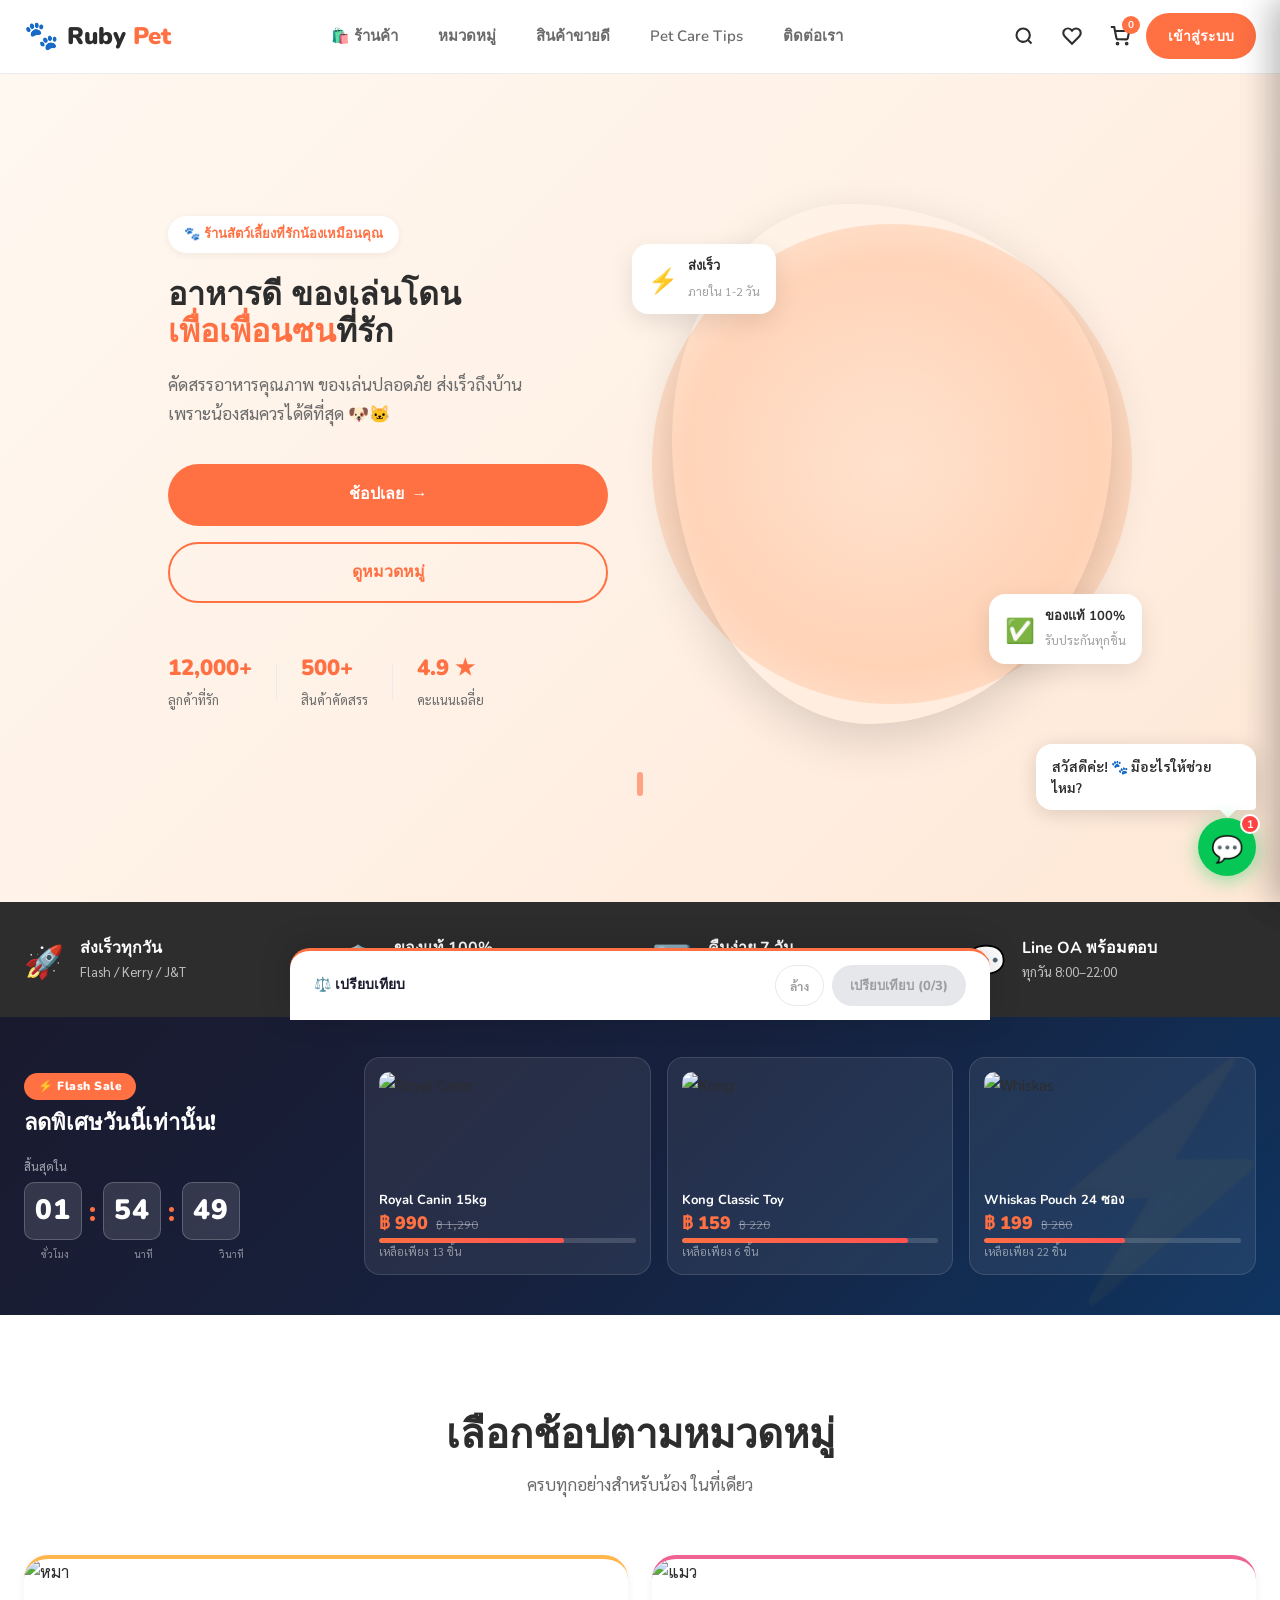
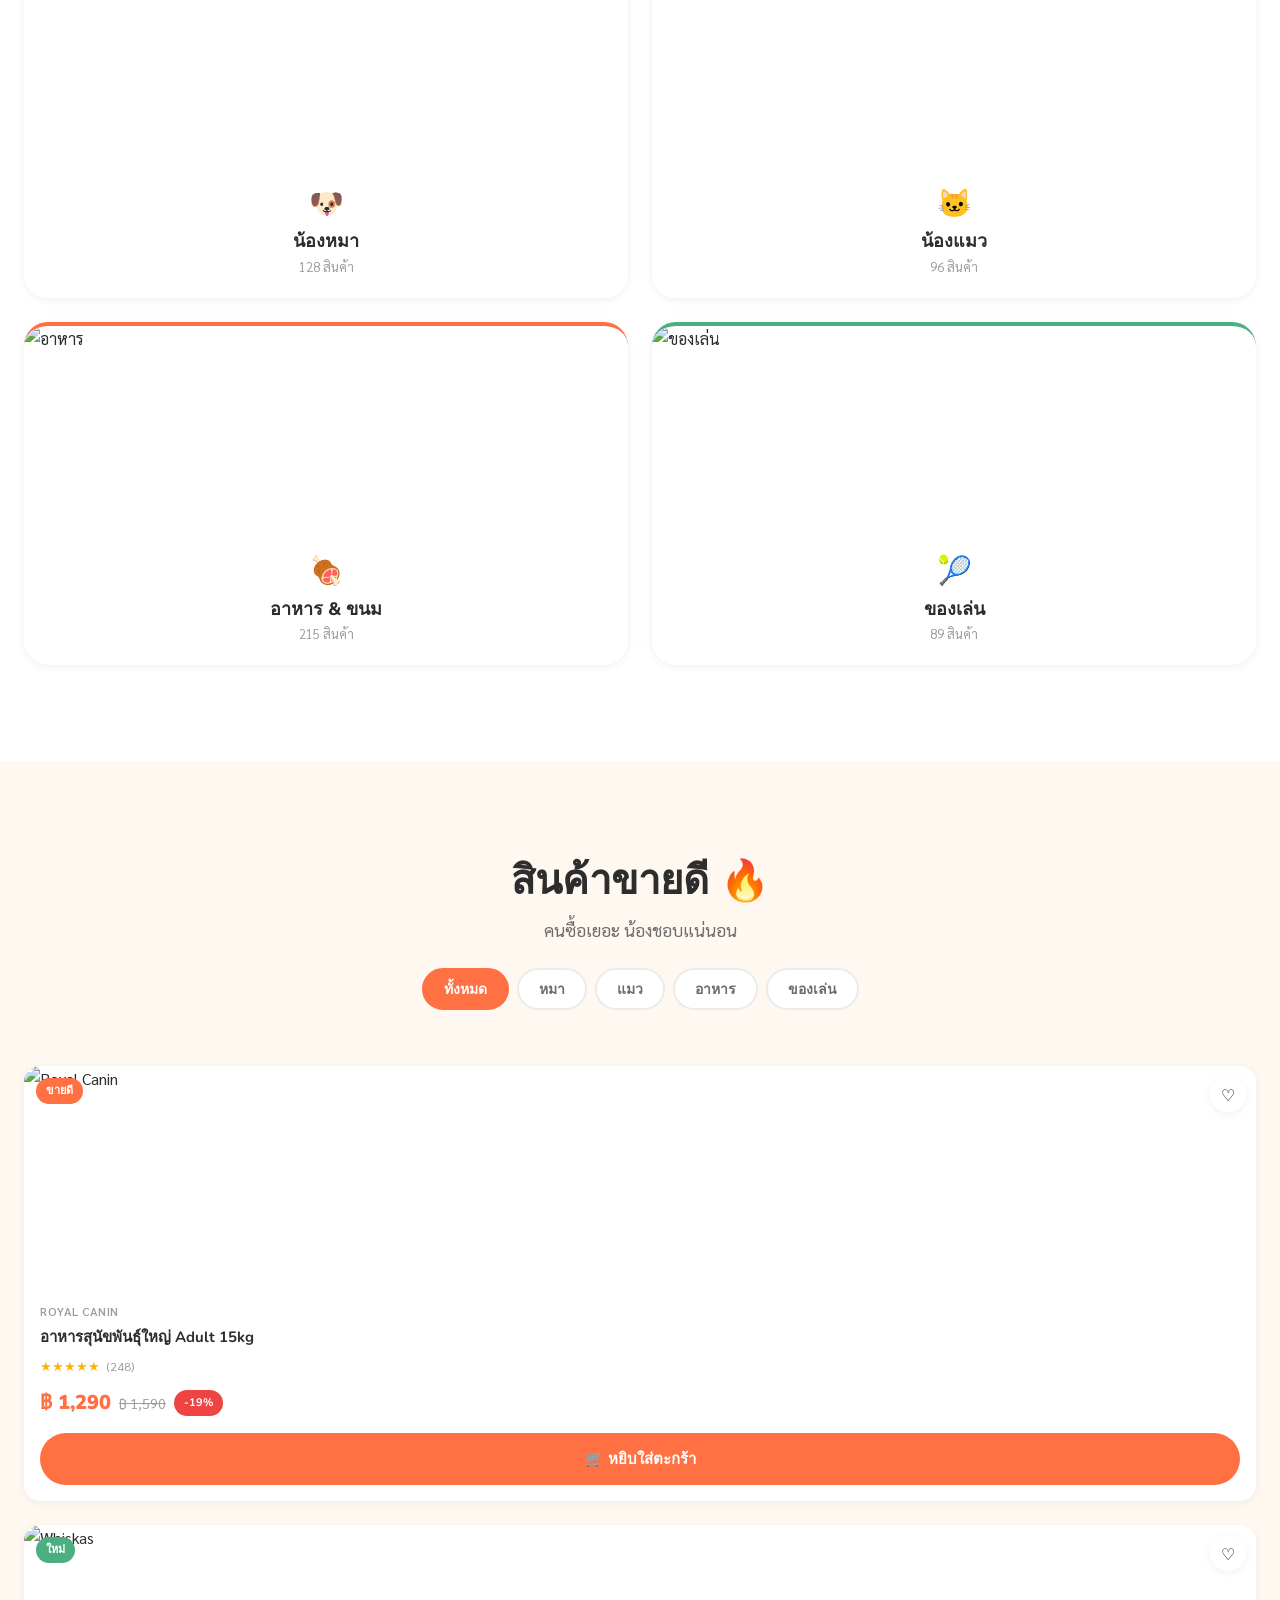
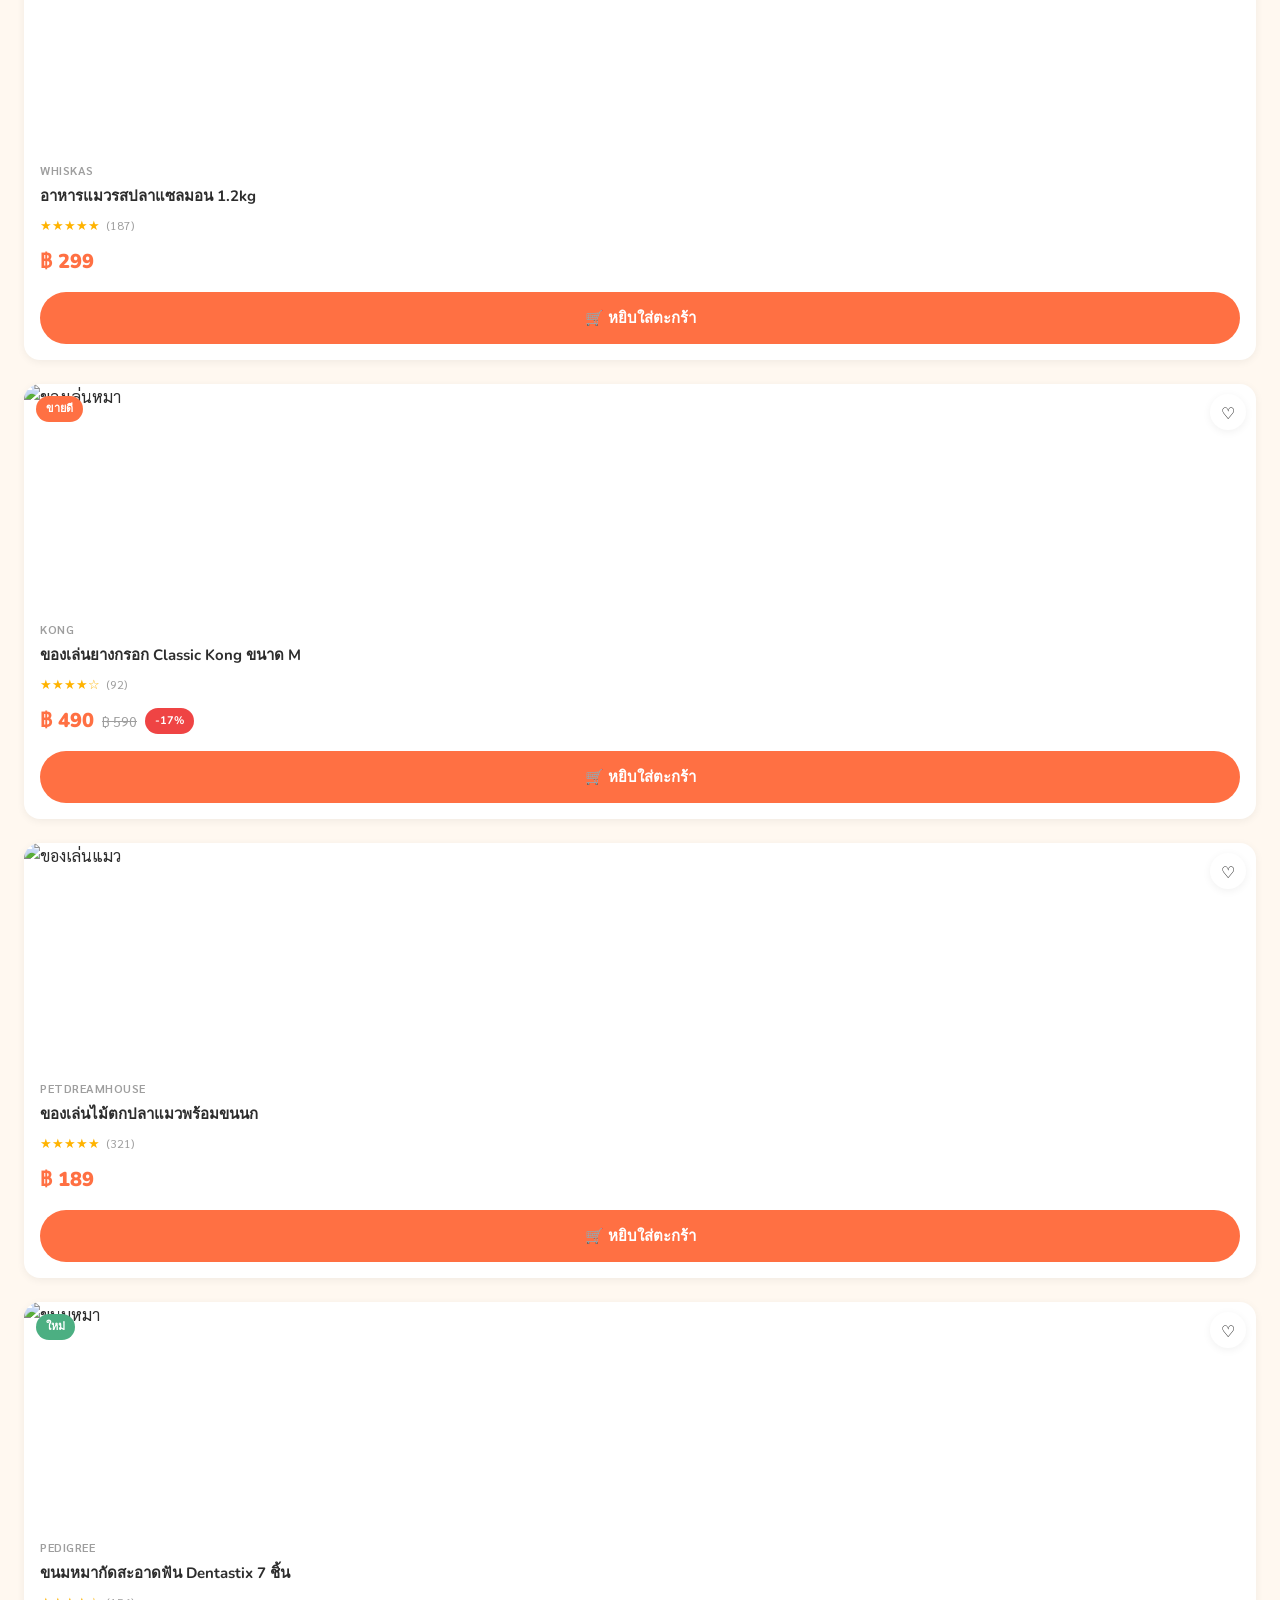
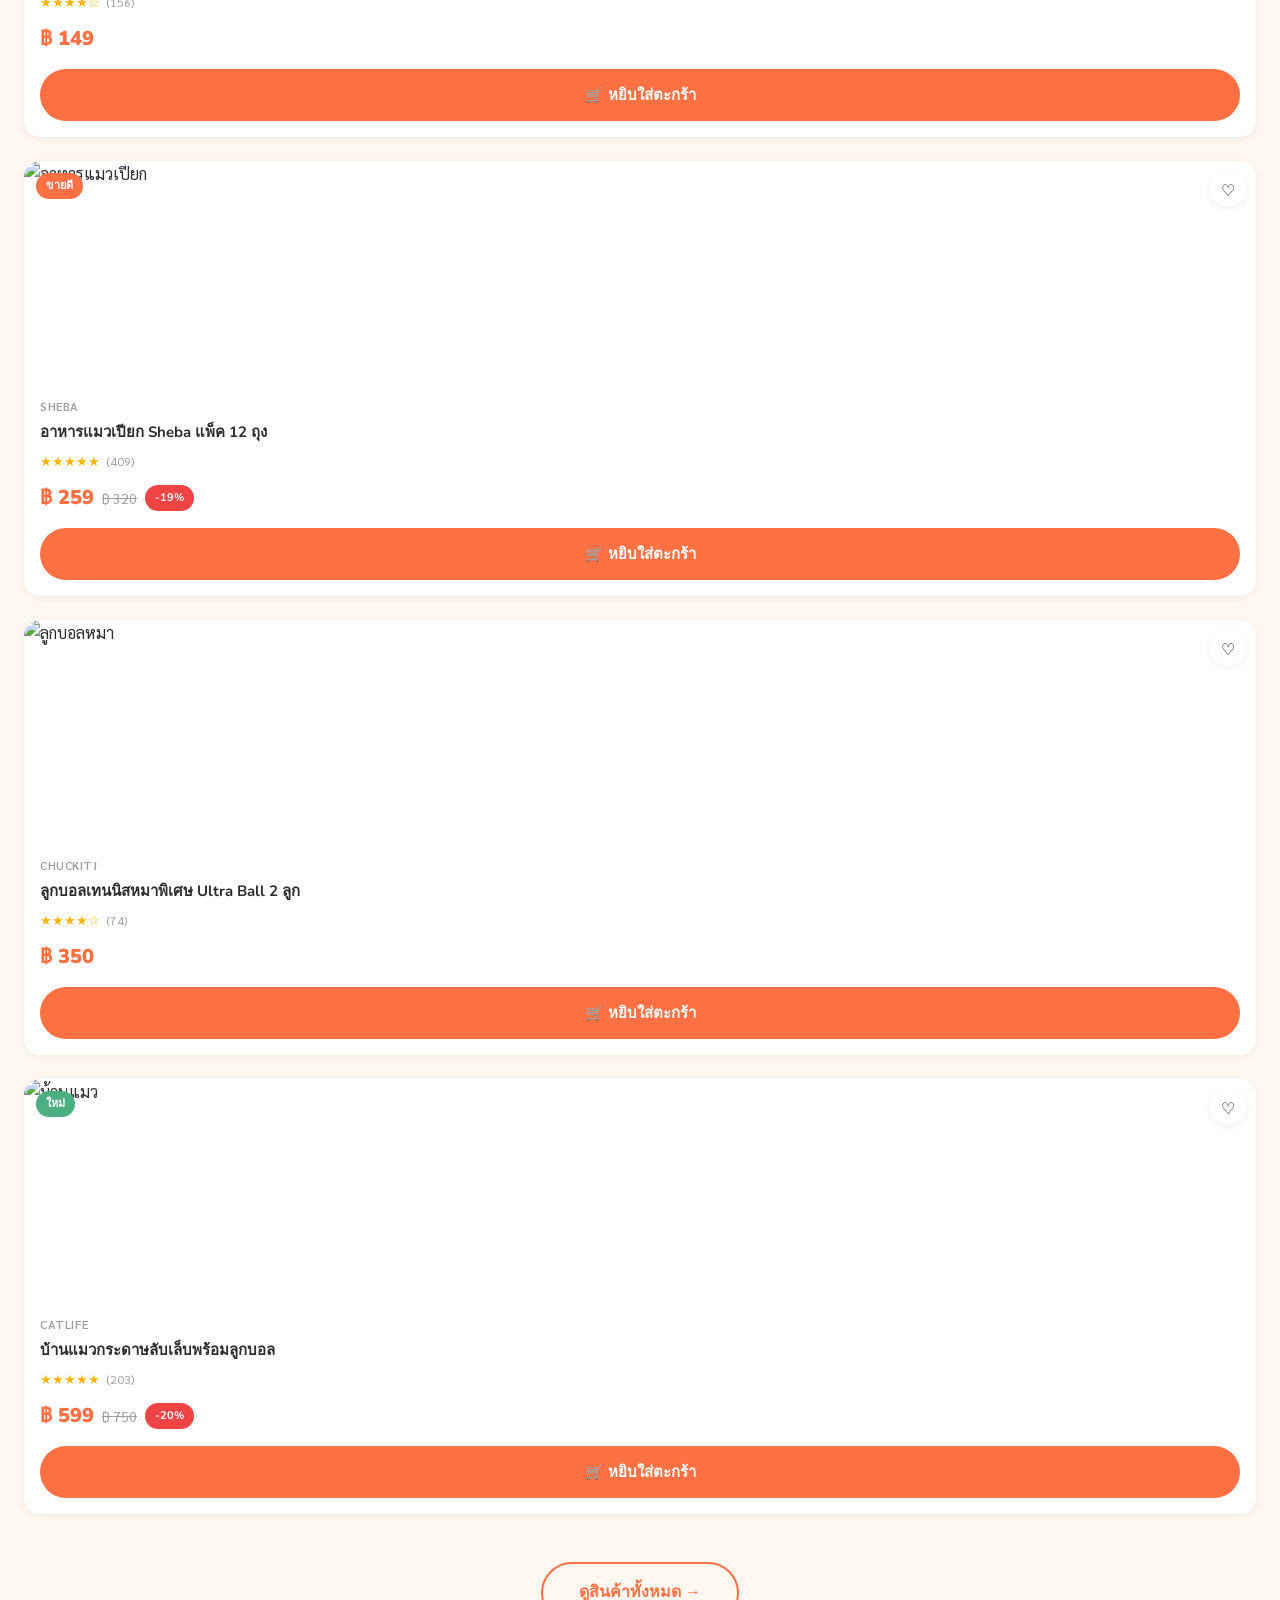
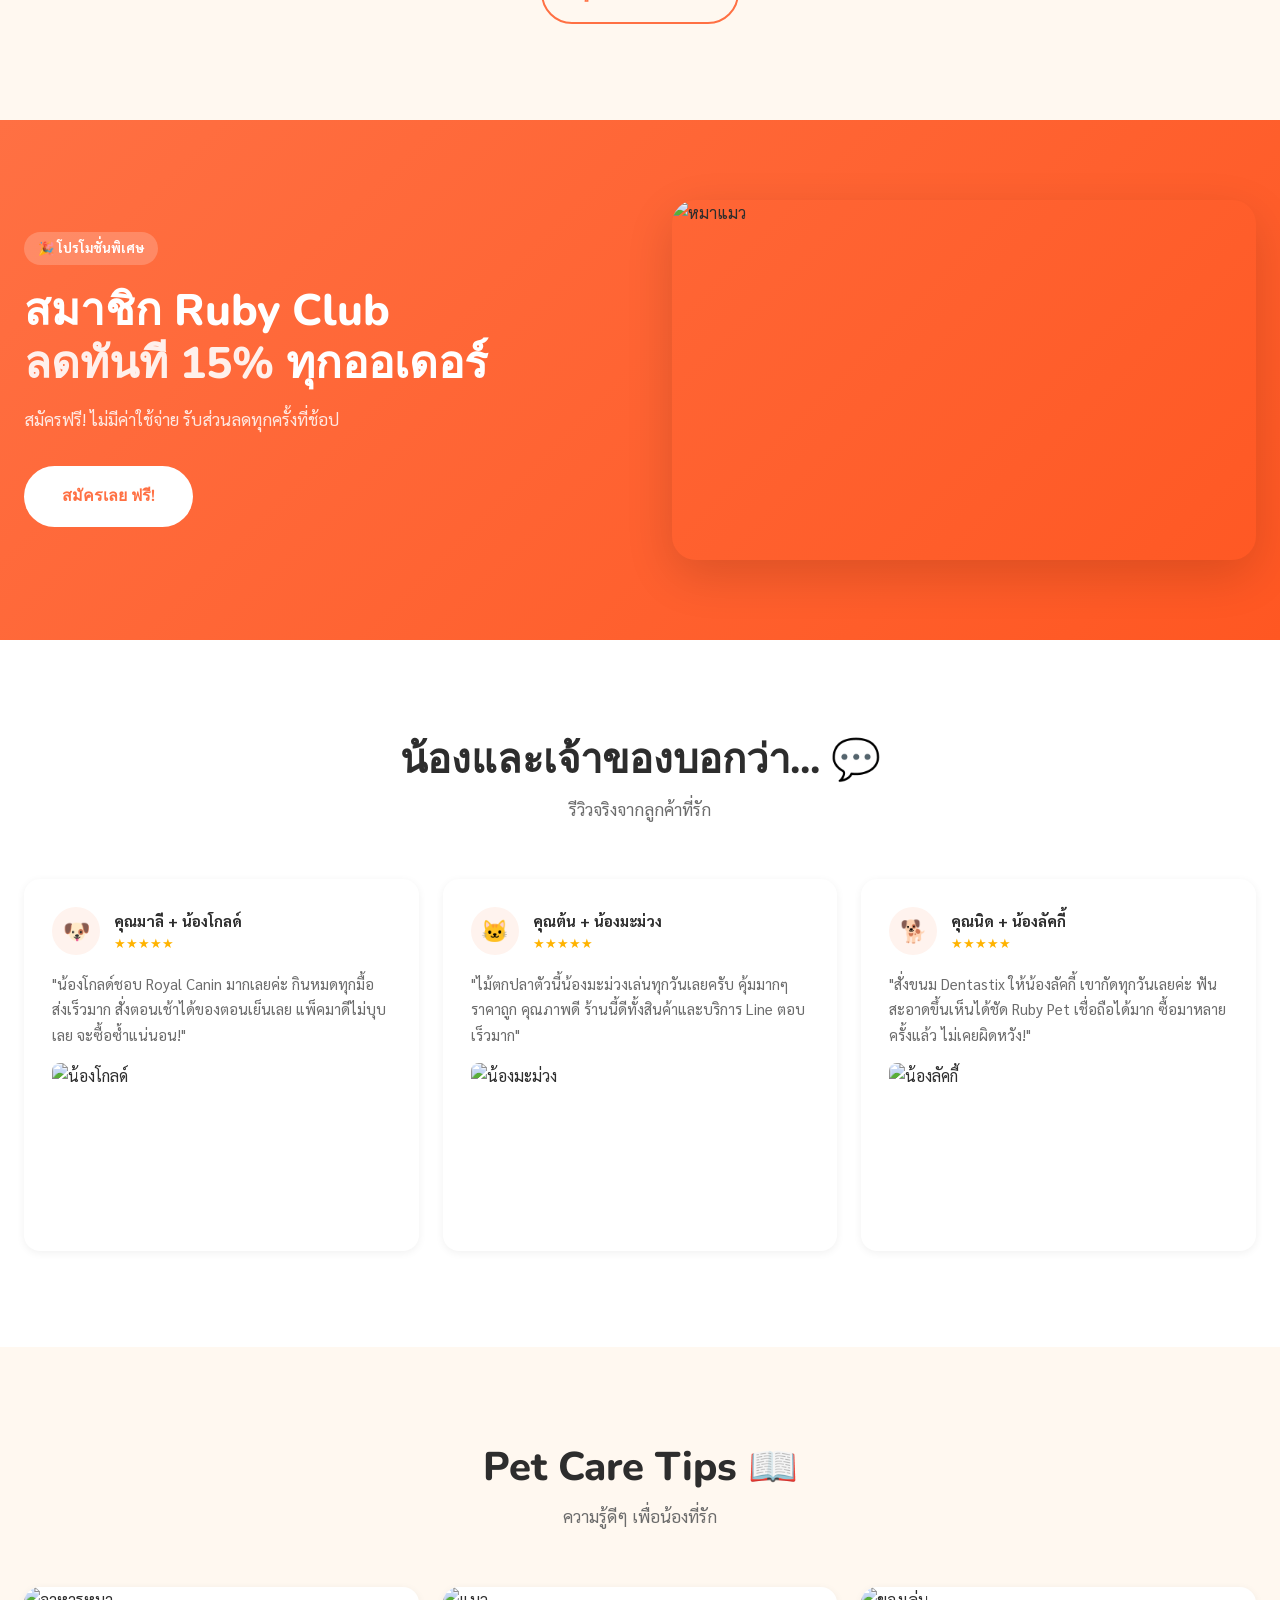
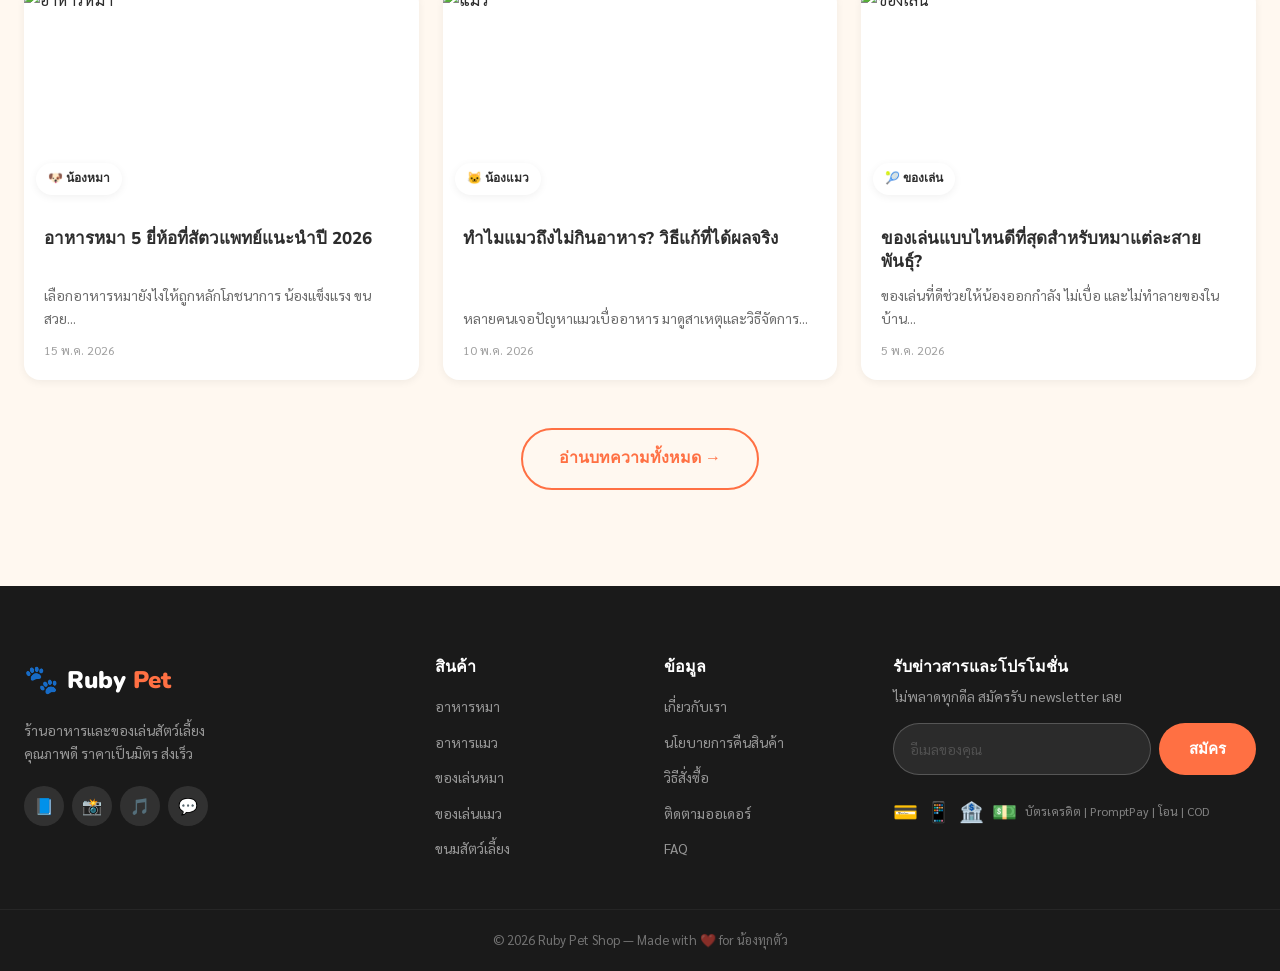
==== commit b8efa8ae: "Remove demo buttons, wire Google/Facebook to Supabase OAuth" ====
--- a/index.html
+++ b/index.html
@@ -1013,14 +1013,6 @@
           ยังไม่มีบัญชี? <a href="#" id="goRegister">สมัครสมาชิกฟรี →</a>
         </p>
 
-        <!-- Demo accounts hint -->
-        <div class="demo-accounts">
-          <p>🧪 Demo — คลิกเพื่อ login ทดสอบ:</p>
-          <div class="demo-accounts__btns">
-            <button class="demo-btn" data-role="user">👤 User ทั่วไป</button>
-            <button class="demo-btn" data-role="admin">⚙️ Admin</button>
-          </div>
-        </div>
 
       </div><!-- end panelLogin -->
 
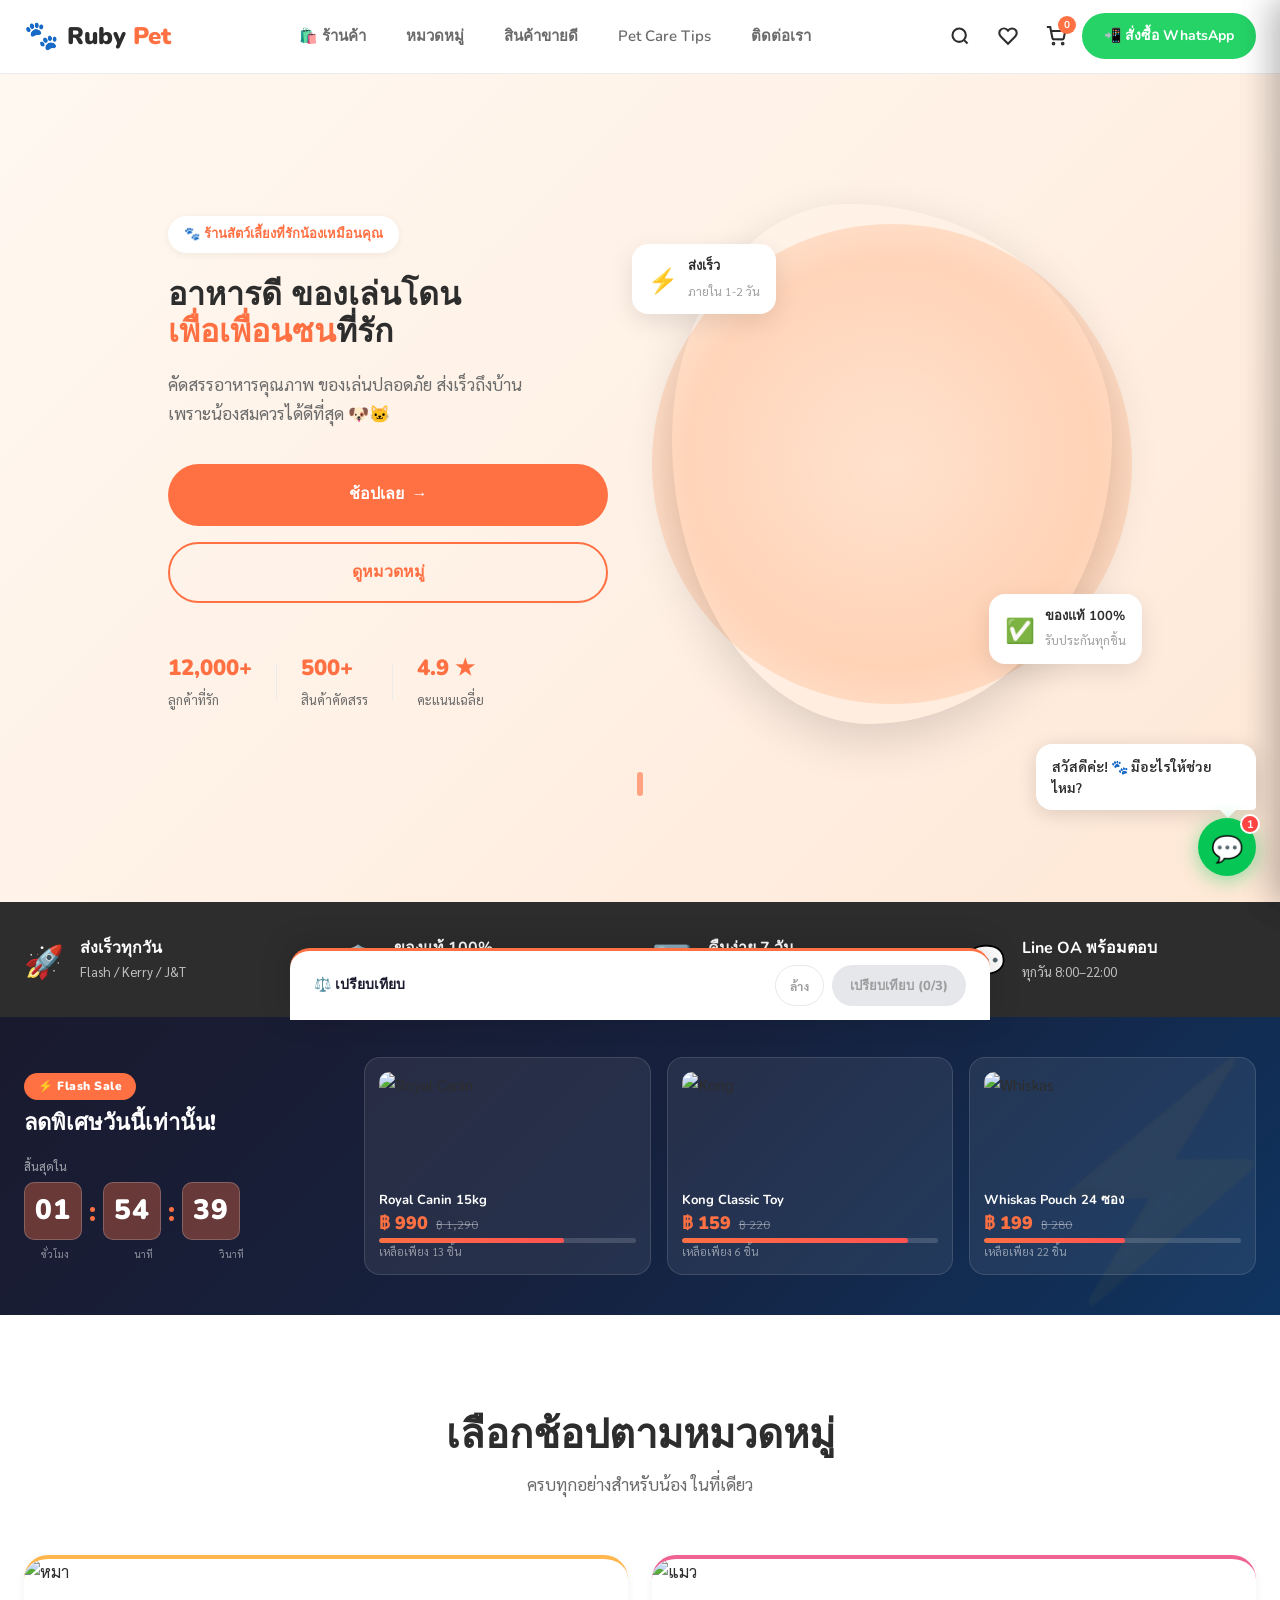
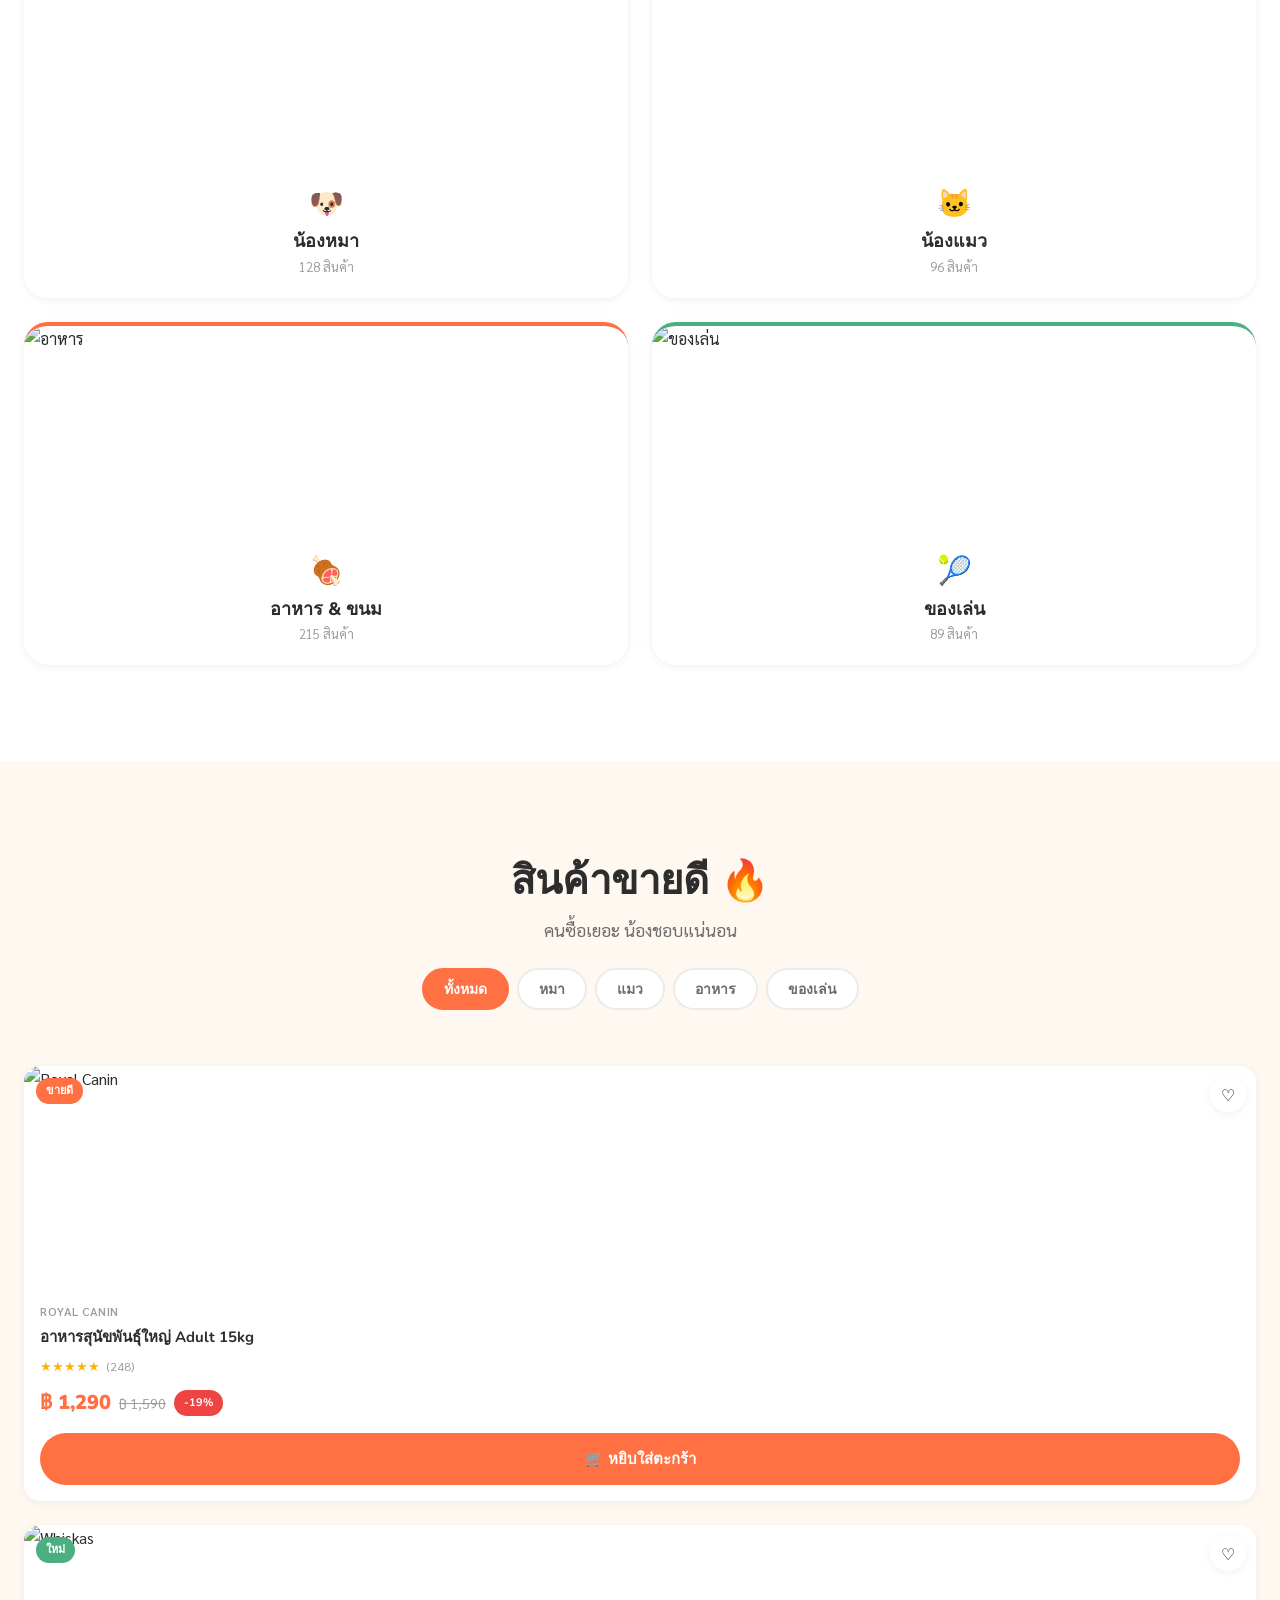
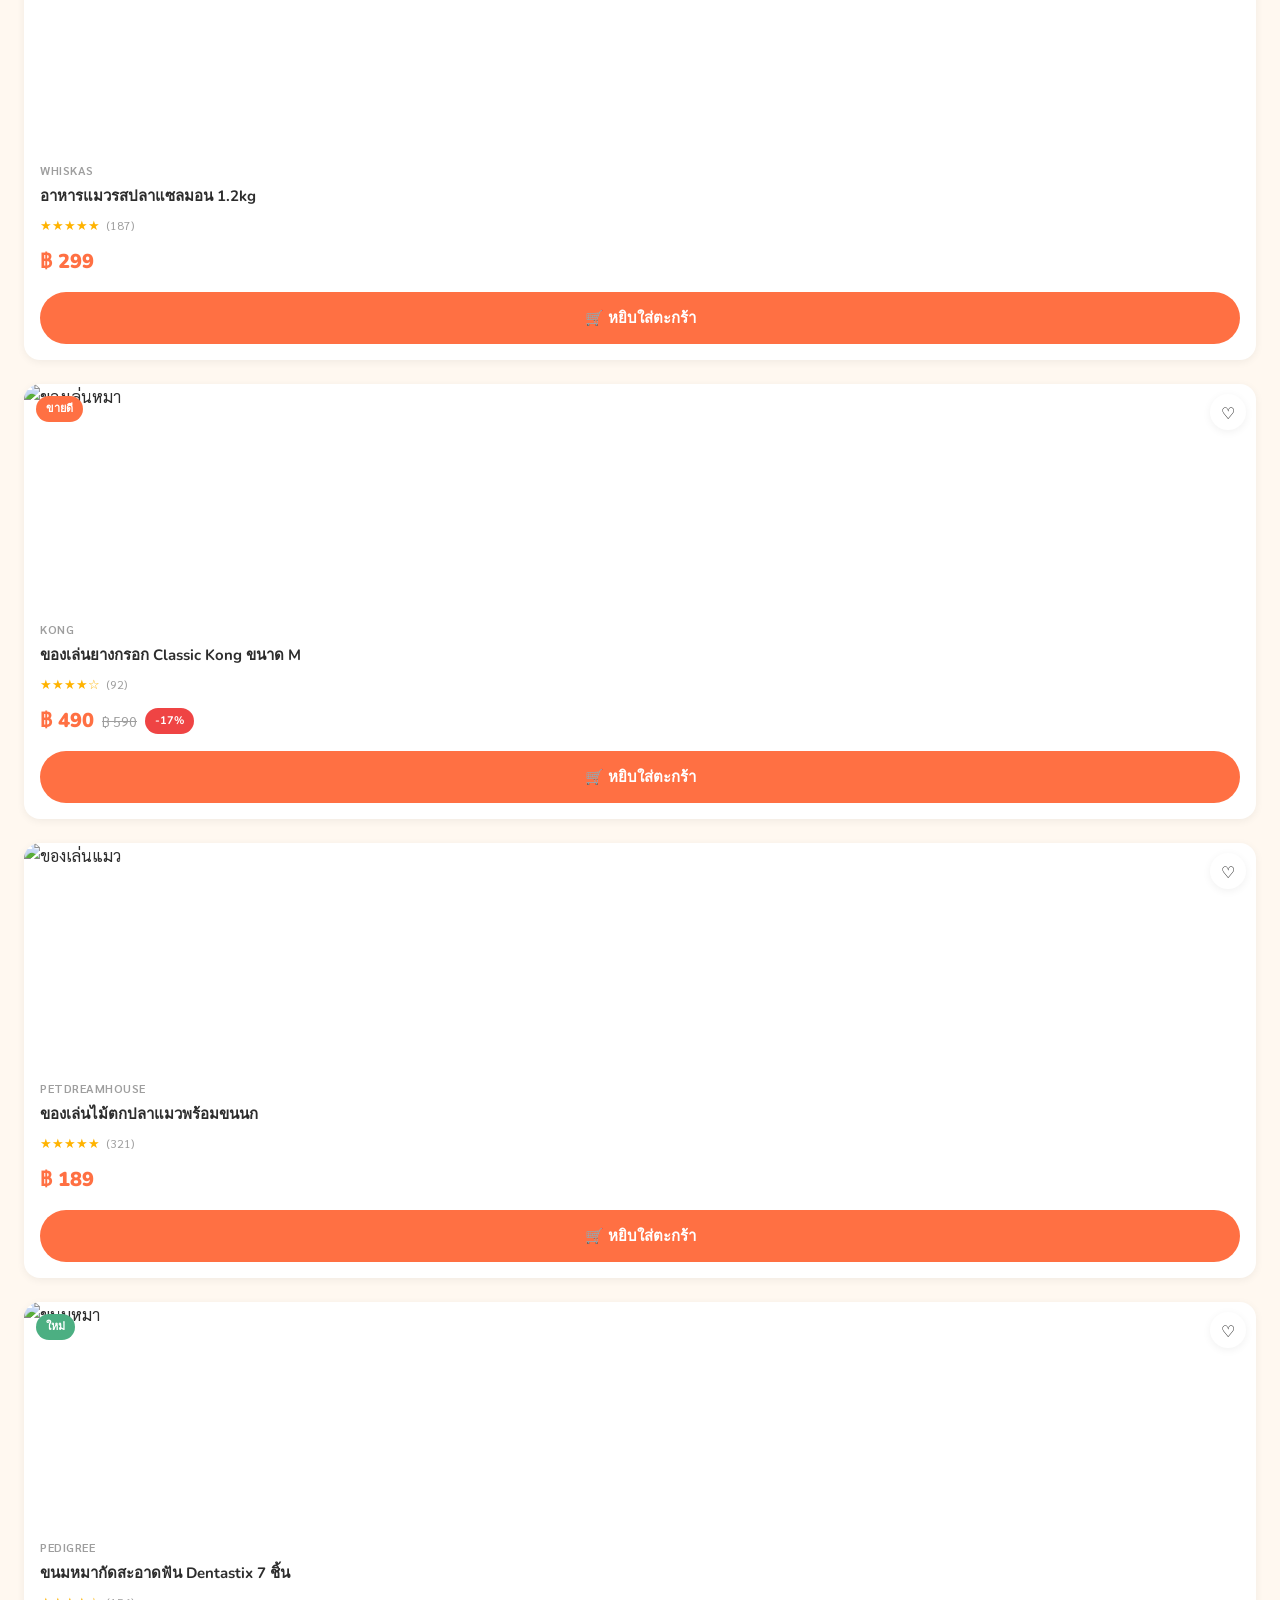
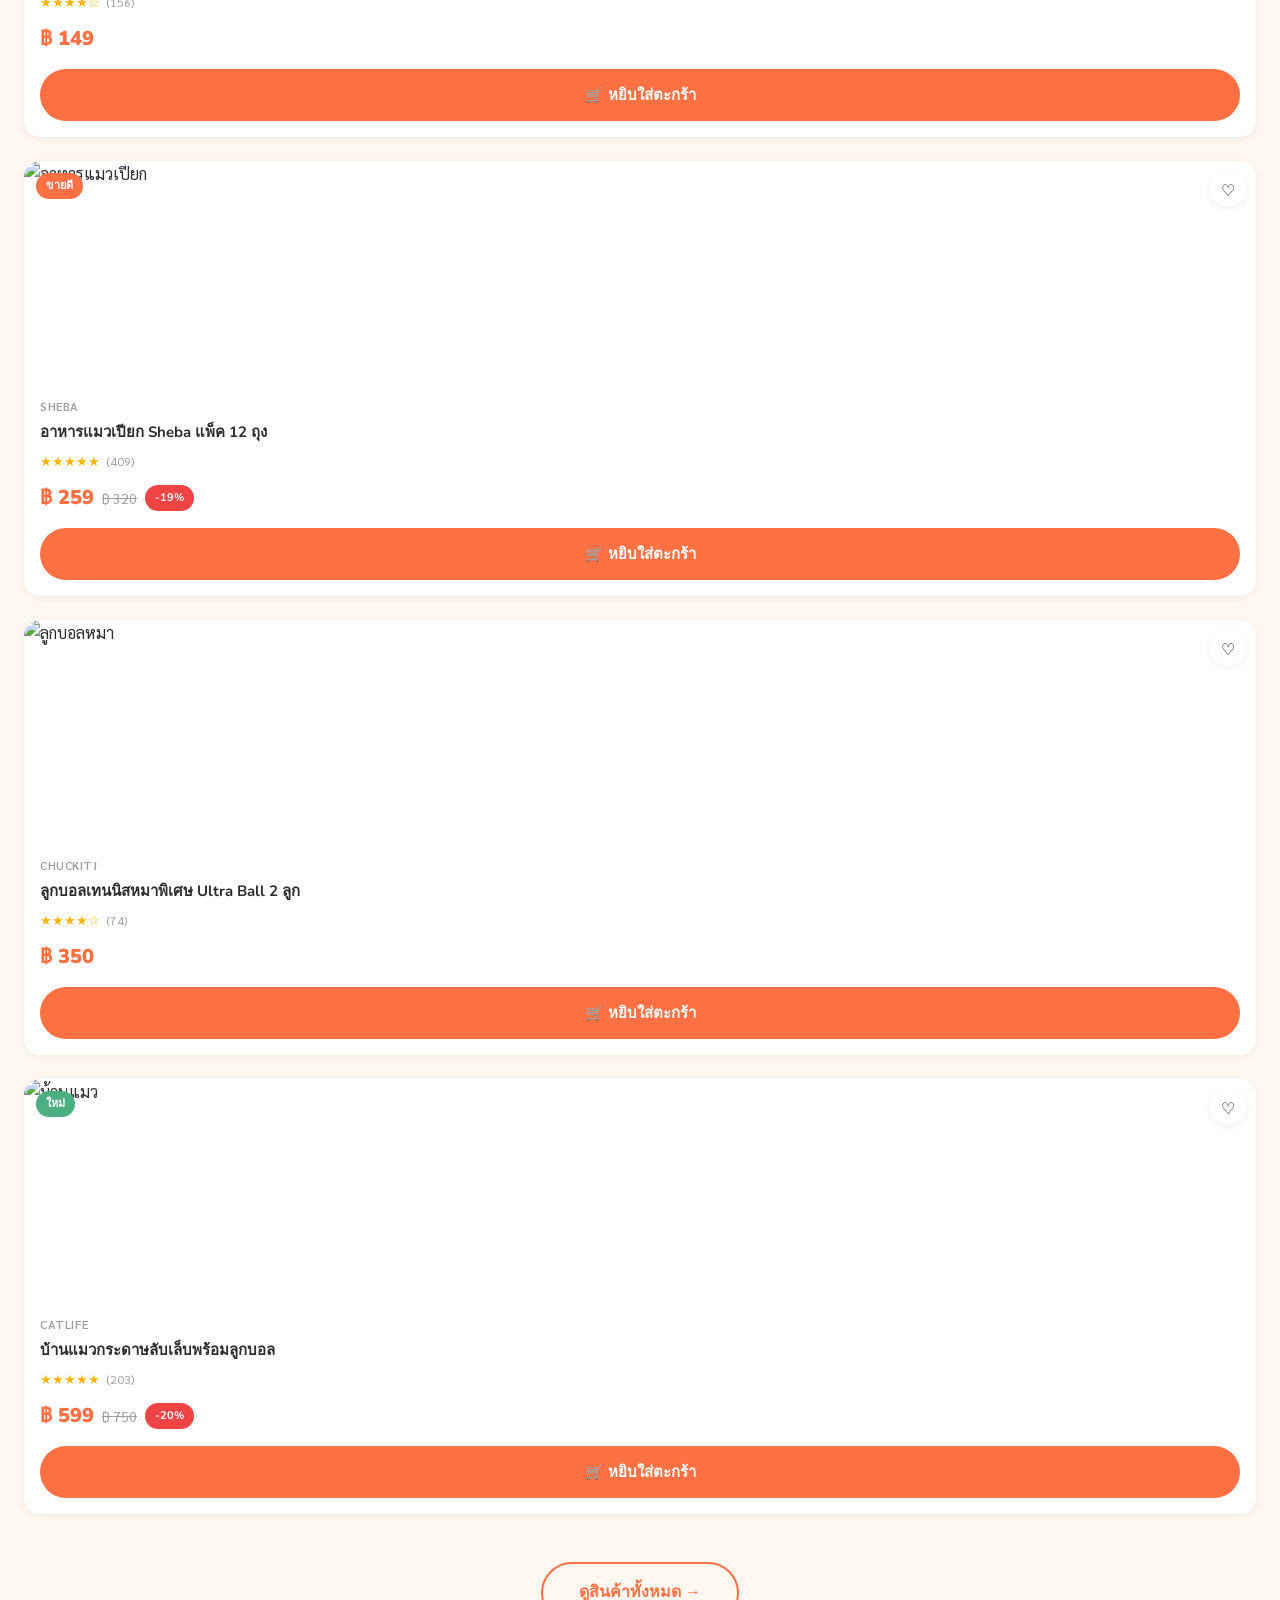
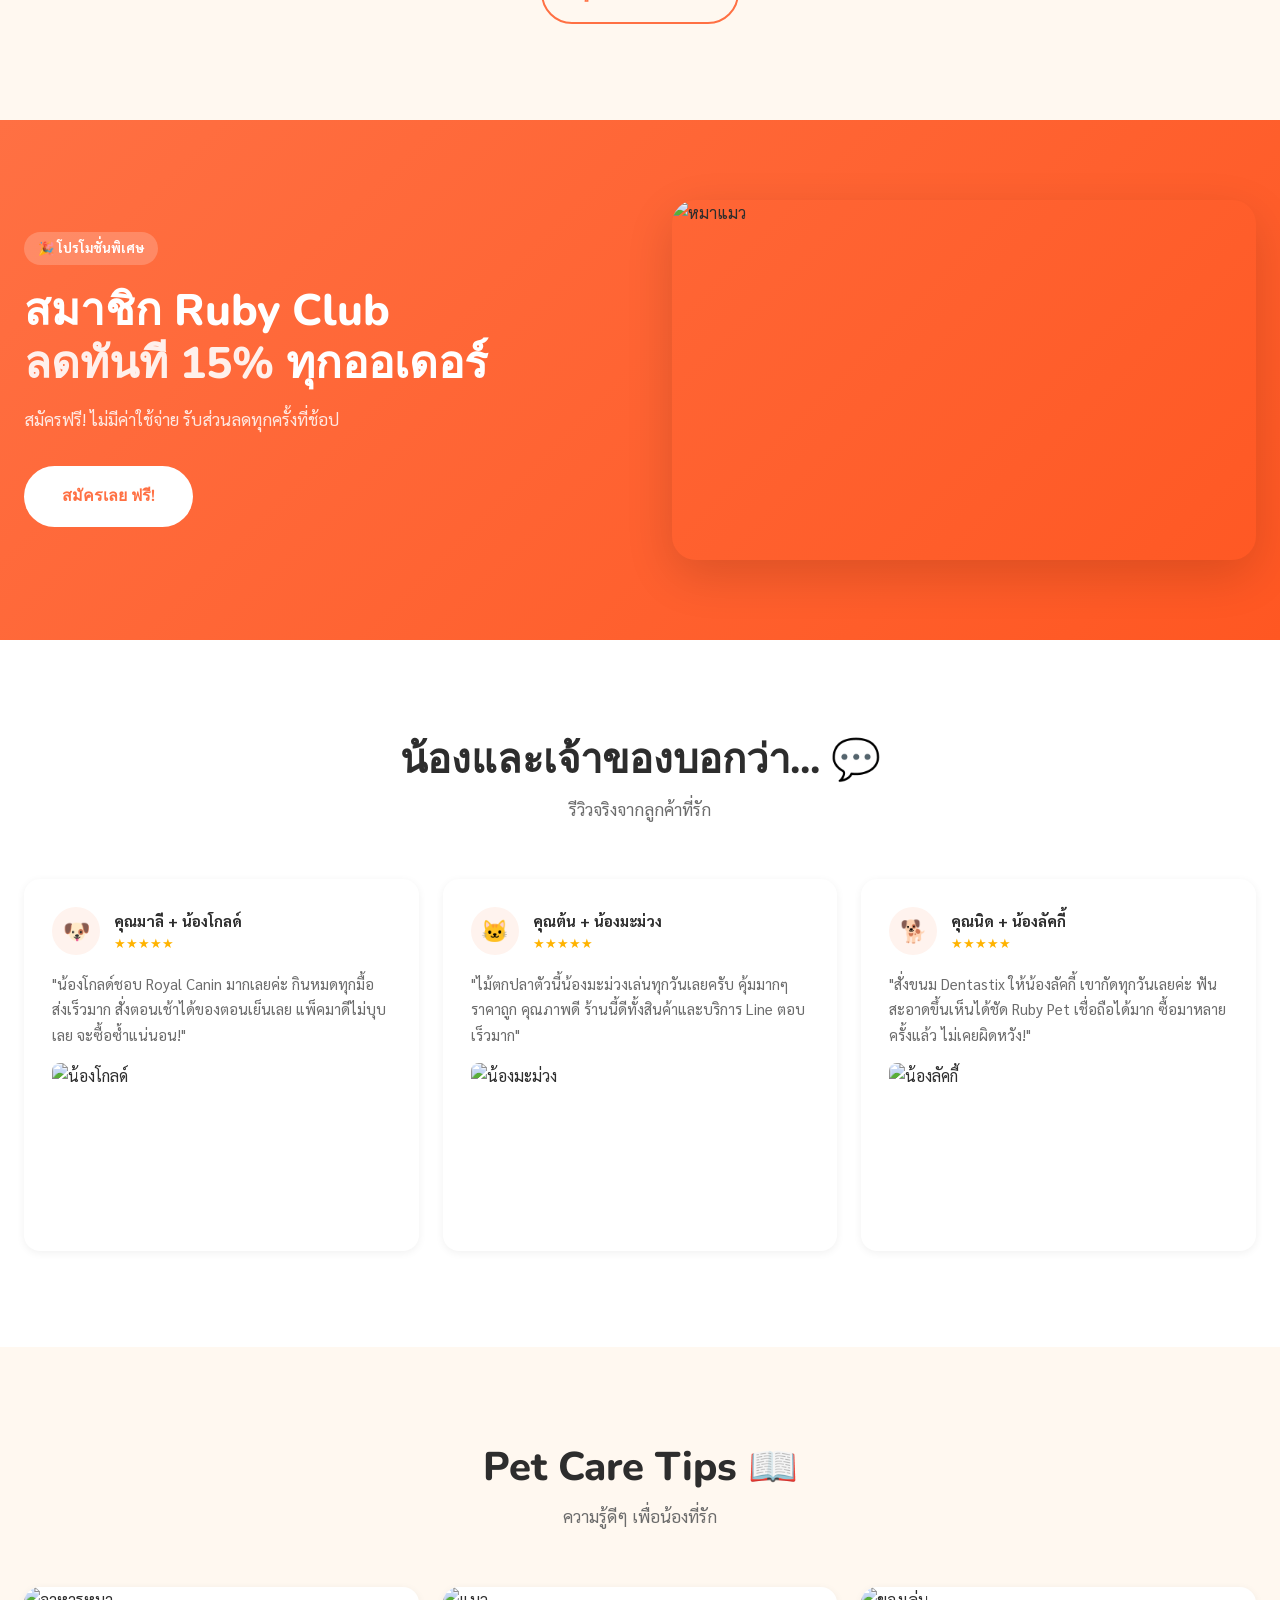
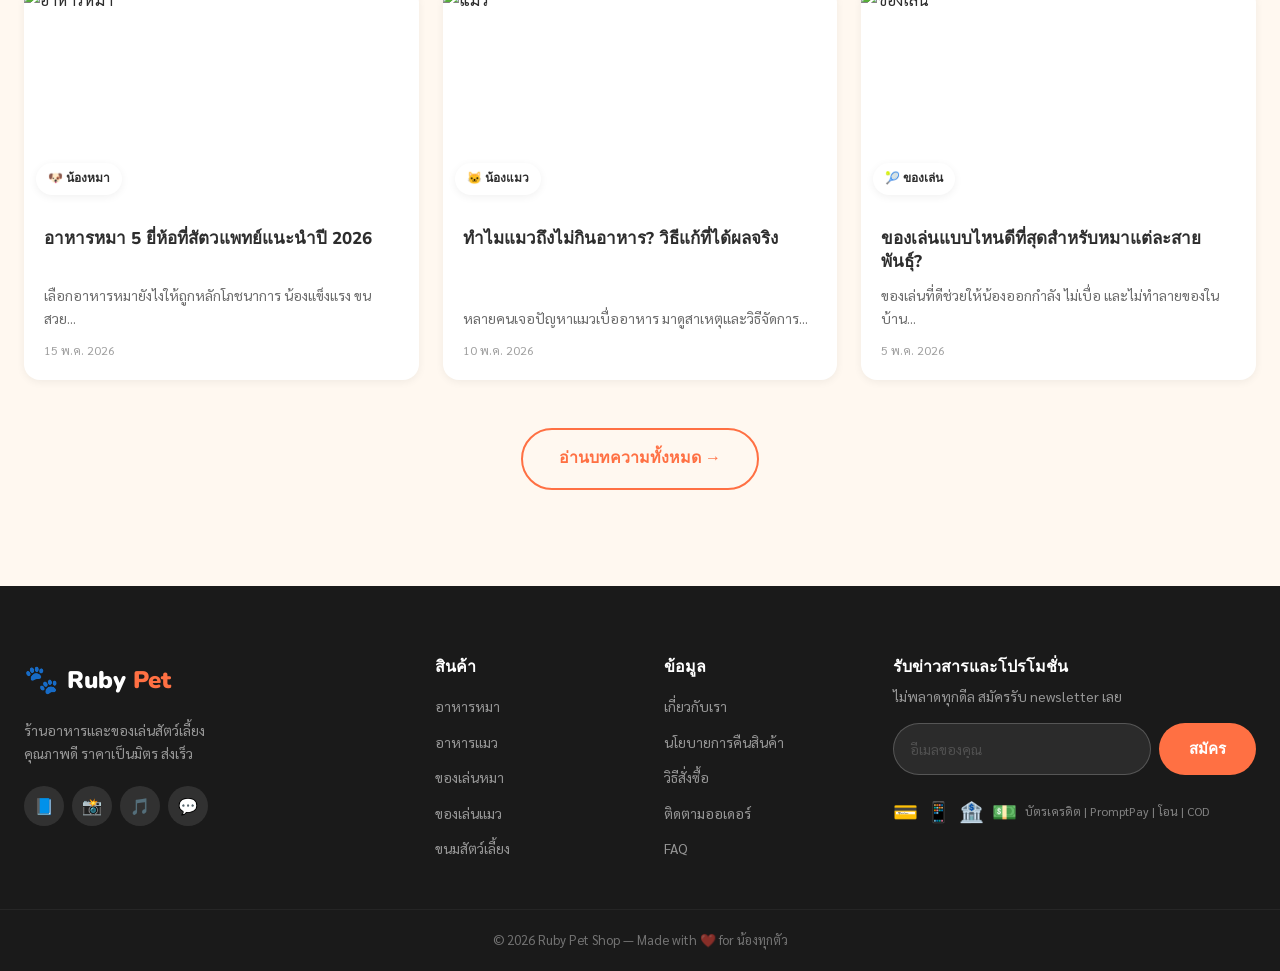
==== commit 50b6a3a0: "Remove login system, replace payment with WhatsApp order flow" ====
--- a/index.html
+++ b/index.html
@@ -53,40 +53,11 @@
           <span class="cart-badge" id="cartCount">3</span>
         </button>
 
-        <!-- AUTH AREA -->
+        <!-- CONTACT AREA -->
         <div class="auth-area" id="authArea">
-          <!-- Guest: Login Button -->
-          <button class="btn btn-primary" id="loginBtn" style="padding:10px 20px;font-size:14px">
-            เข้าสู่ระบบ
-          </button>
-          <!-- LoggedIn: User Avatar Dropdown (hidden by default) -->
-          <div class="user-menu" id="userMenu" style="display:none">
-            <button class="user-avatar-btn" id="userAvatarBtn">
-              <img src="" alt="avatar" class="user-avatar" id="userAvatar" />
-              <span class="user-name" id="userName"></span>
-              <svg width="14" height="14" viewBox="0 0 24 24" fill="none" stroke="currentColor" stroke-width="2.5"><polyline points="6 9 12 15 18 9"/></svg>
-            </button>
-            <div class="user-dropdown" id="userDropdown">
-              <div class="user-dropdown__header" id="dropdownHeader"></div>
-              <hr class="user-dropdown__divider"/>
-              <a href="#" class="user-dropdown__item" id="myOrdersLink">
-                📦 <span>คำสั่งซื้อของฉัน</span>
-              </a>
-              <a href="#" class="user-dropdown__item" id="wishlistLink">
-                ❤️ <span>รายการโปรด</span>
-              </a>
-              <a href="profile.html" class="user-dropdown__item">
-                👤 <span>แก้ไขโปรไฟล์</span>
-              </a>
-              <a href="admin.html" class="user-dropdown__item user-dropdown__item--admin" id="adminLink" style="display:none">
-                ⚙️ <span>Admin Dashboard</span>
-              </a>
-              <hr class="user-dropdown__divider"/>
-              <button class="user-dropdown__item user-dropdown__item--logout" id="logoutBtn">
-                🚪 <span>ออกจากระบบ</span>
-              </button>
-            </div>
-          </div>
+          <a href="https://wa.me/85620789262​45" target="_blank" class="btn btn-primary" style="padding:10px 20px;font-size:14px;background:#25D366;border-color:#25D366">
+            📲 สั่งซื้อ WhatsApp
+          </a>
         </div>
 
         <button class="hamburger" id="hamburger" aria-label="เมนู">
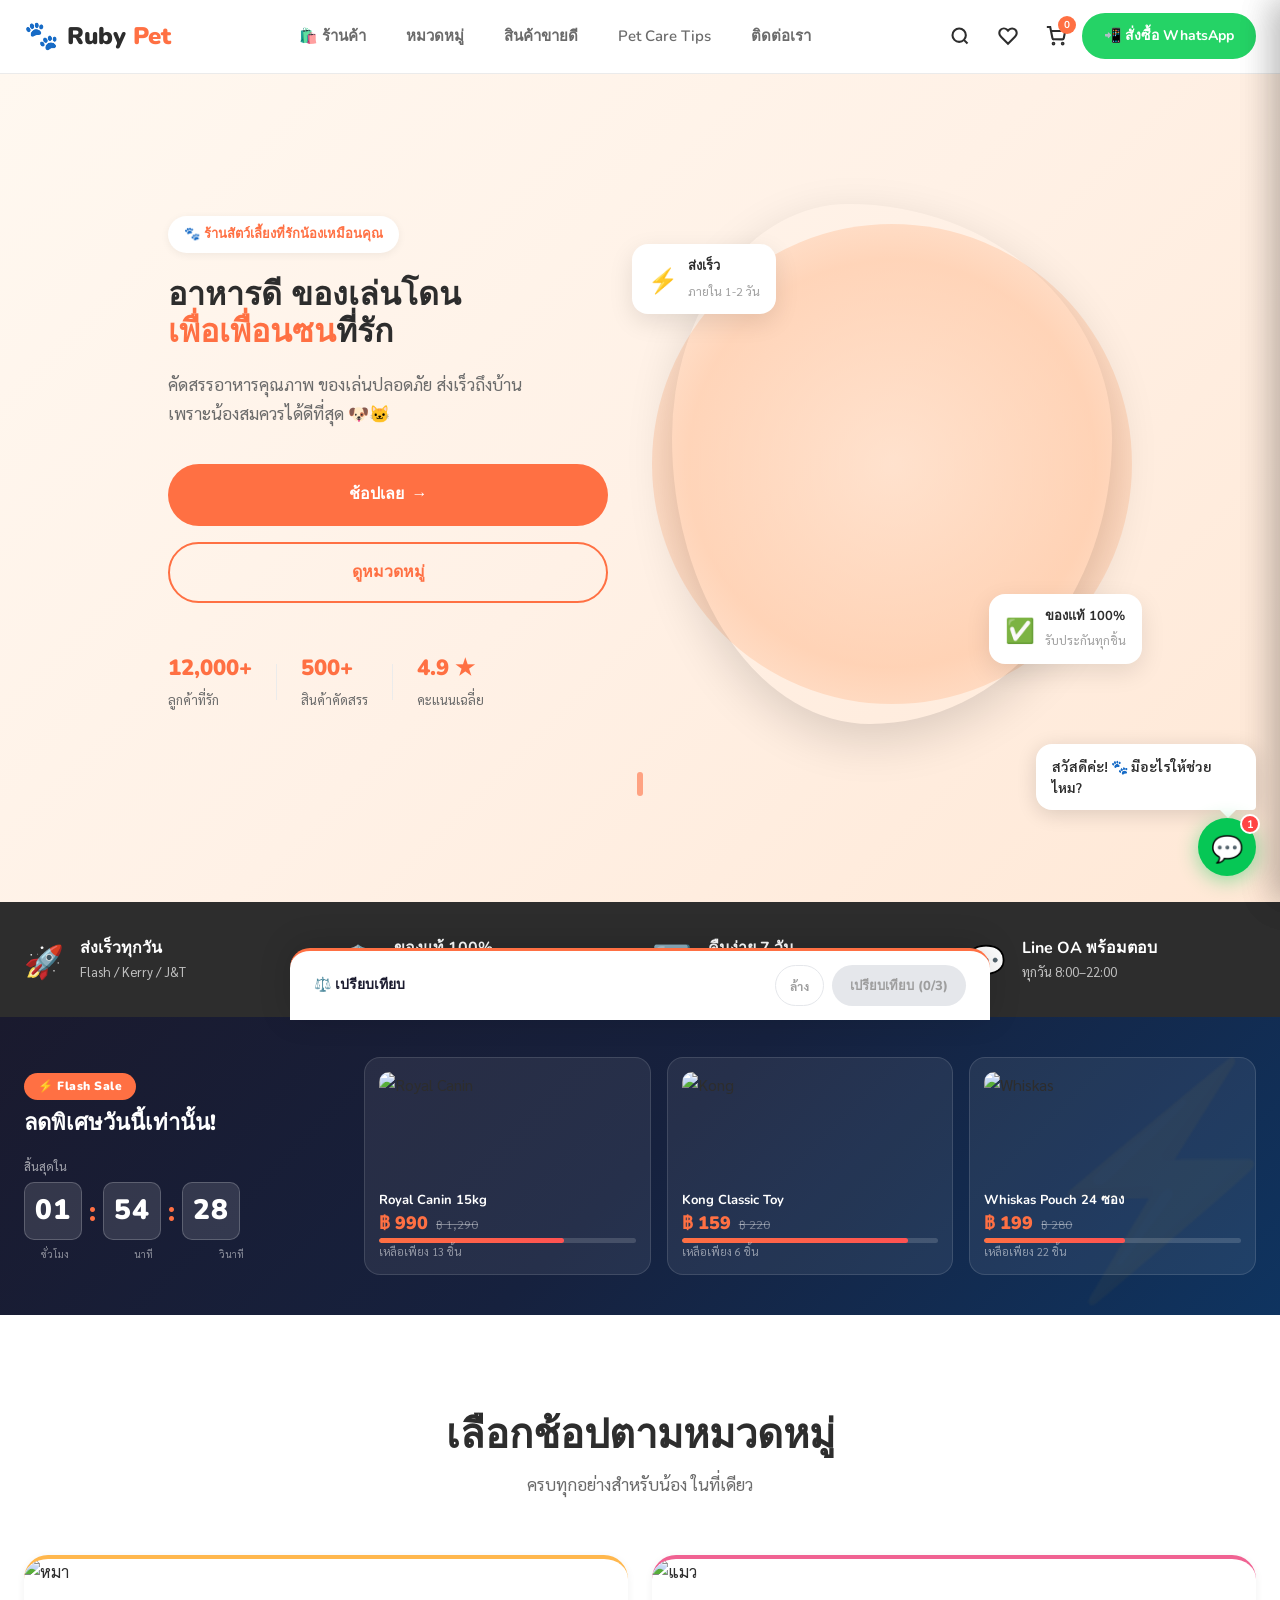
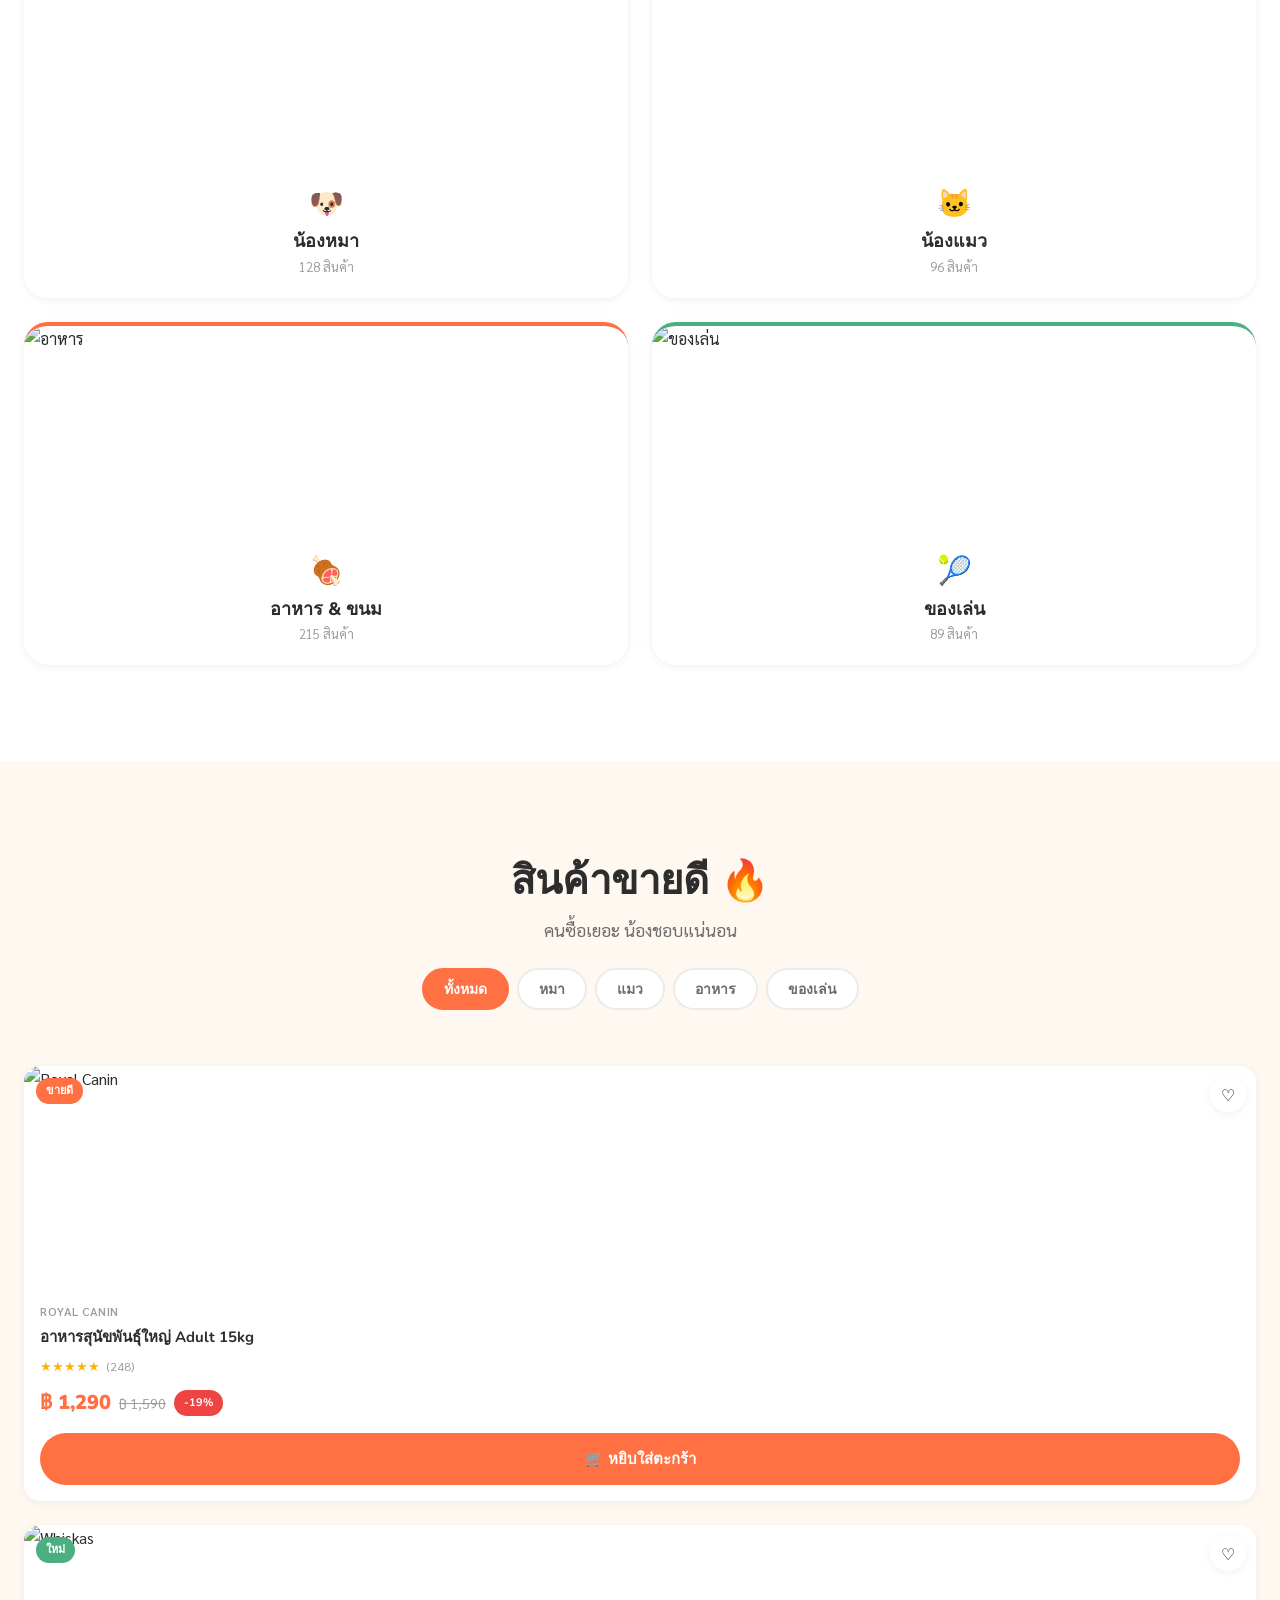
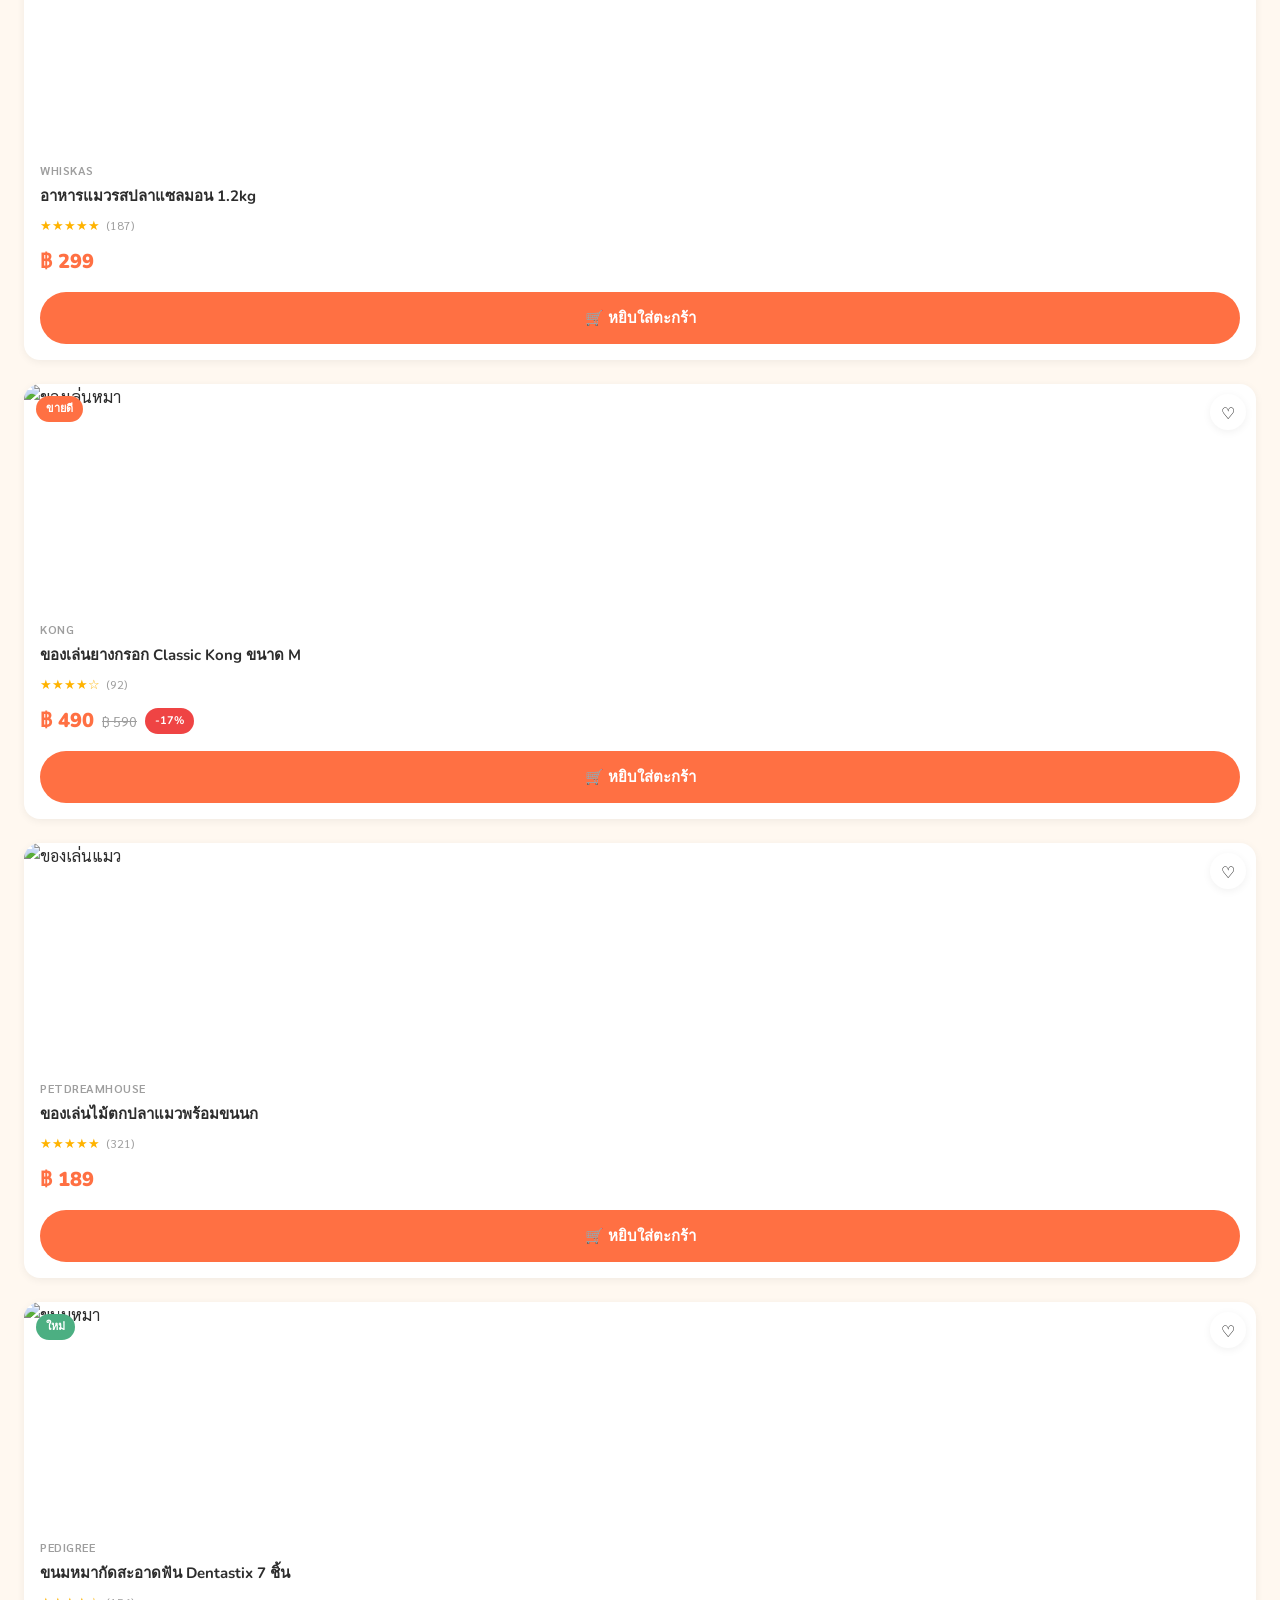
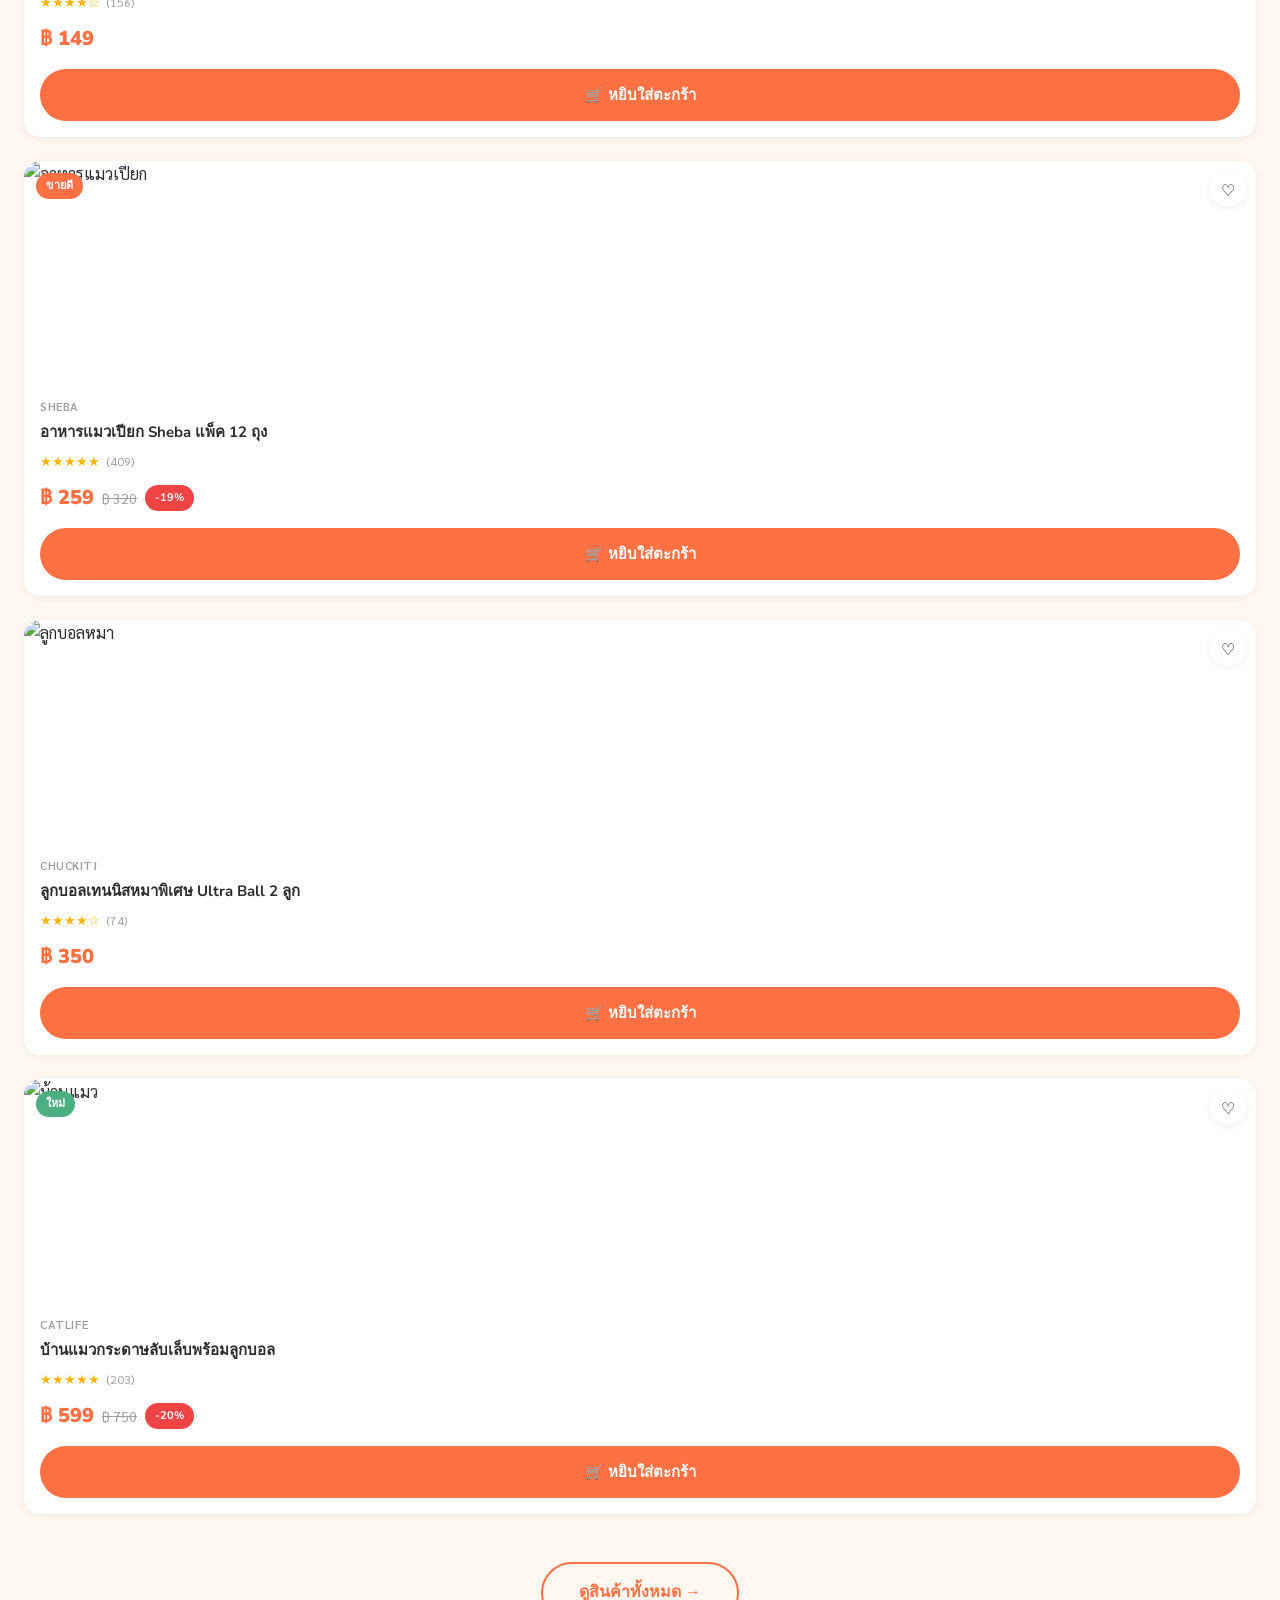
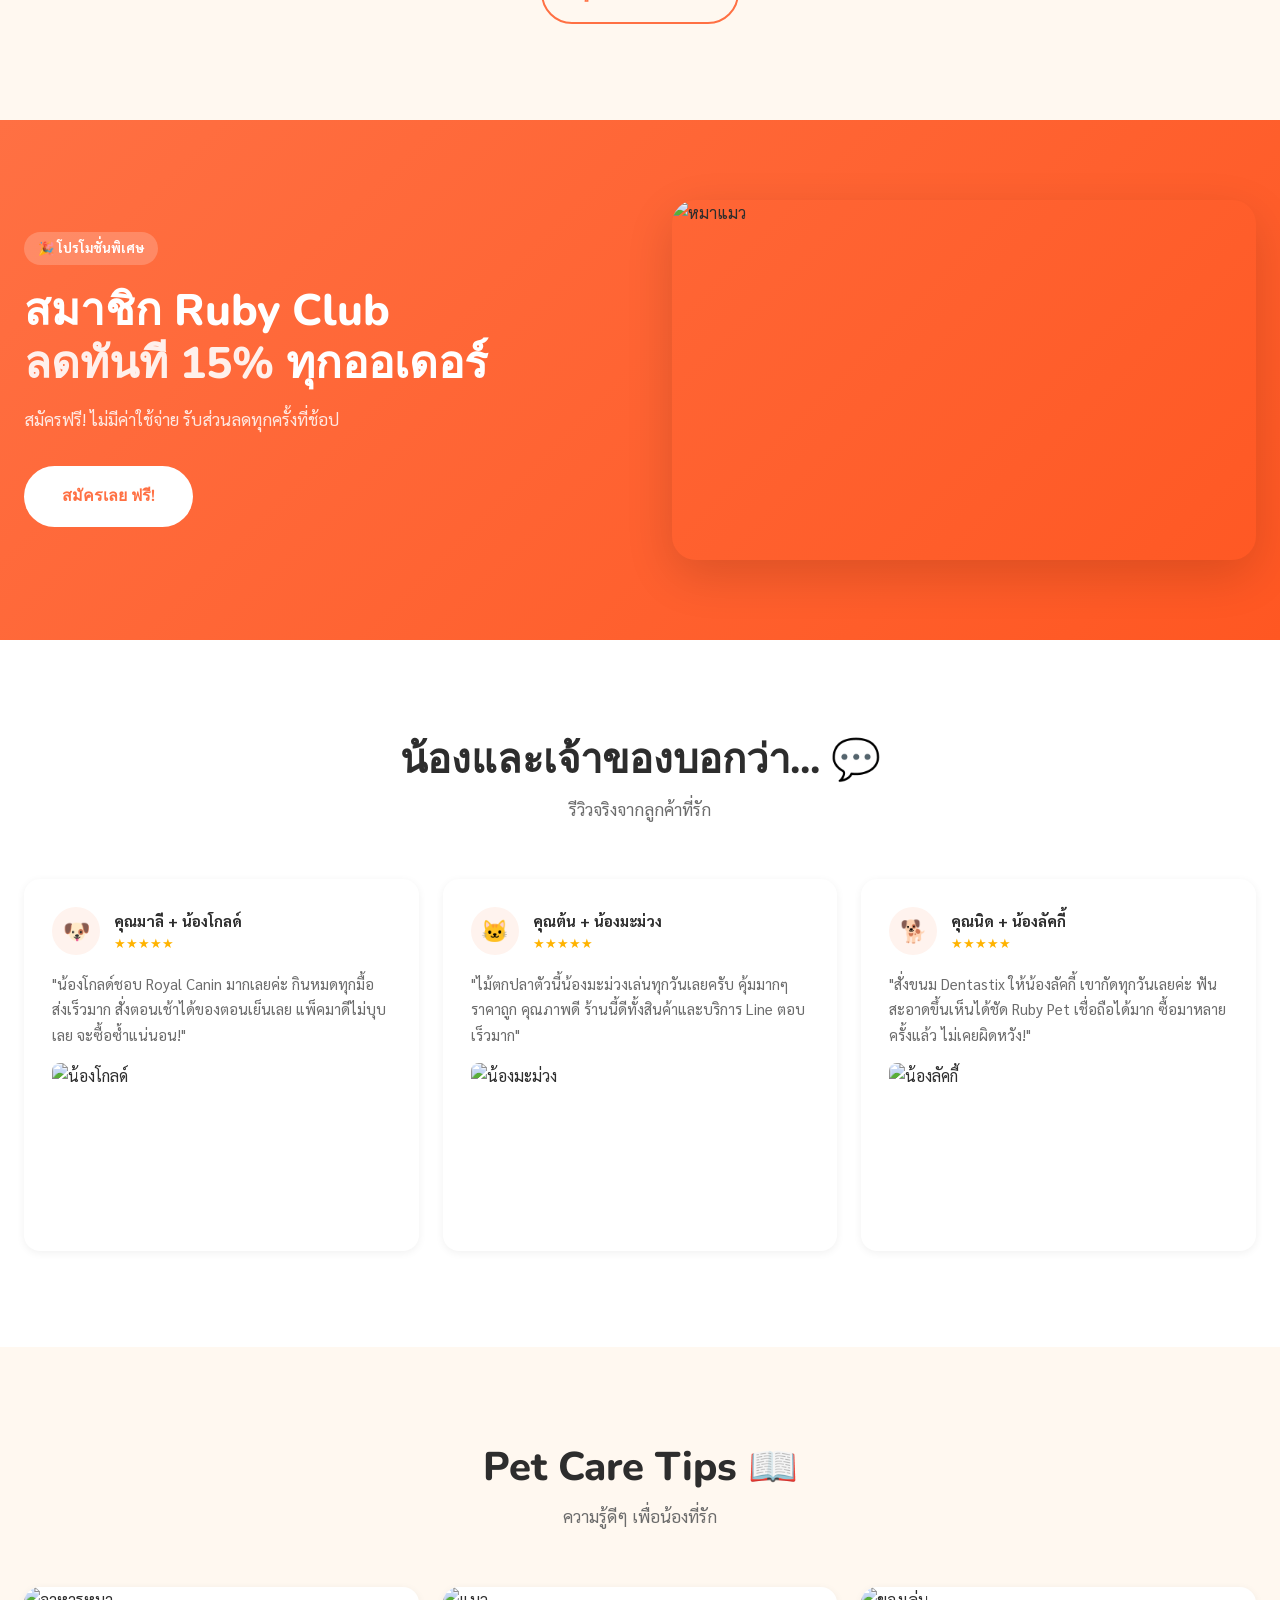
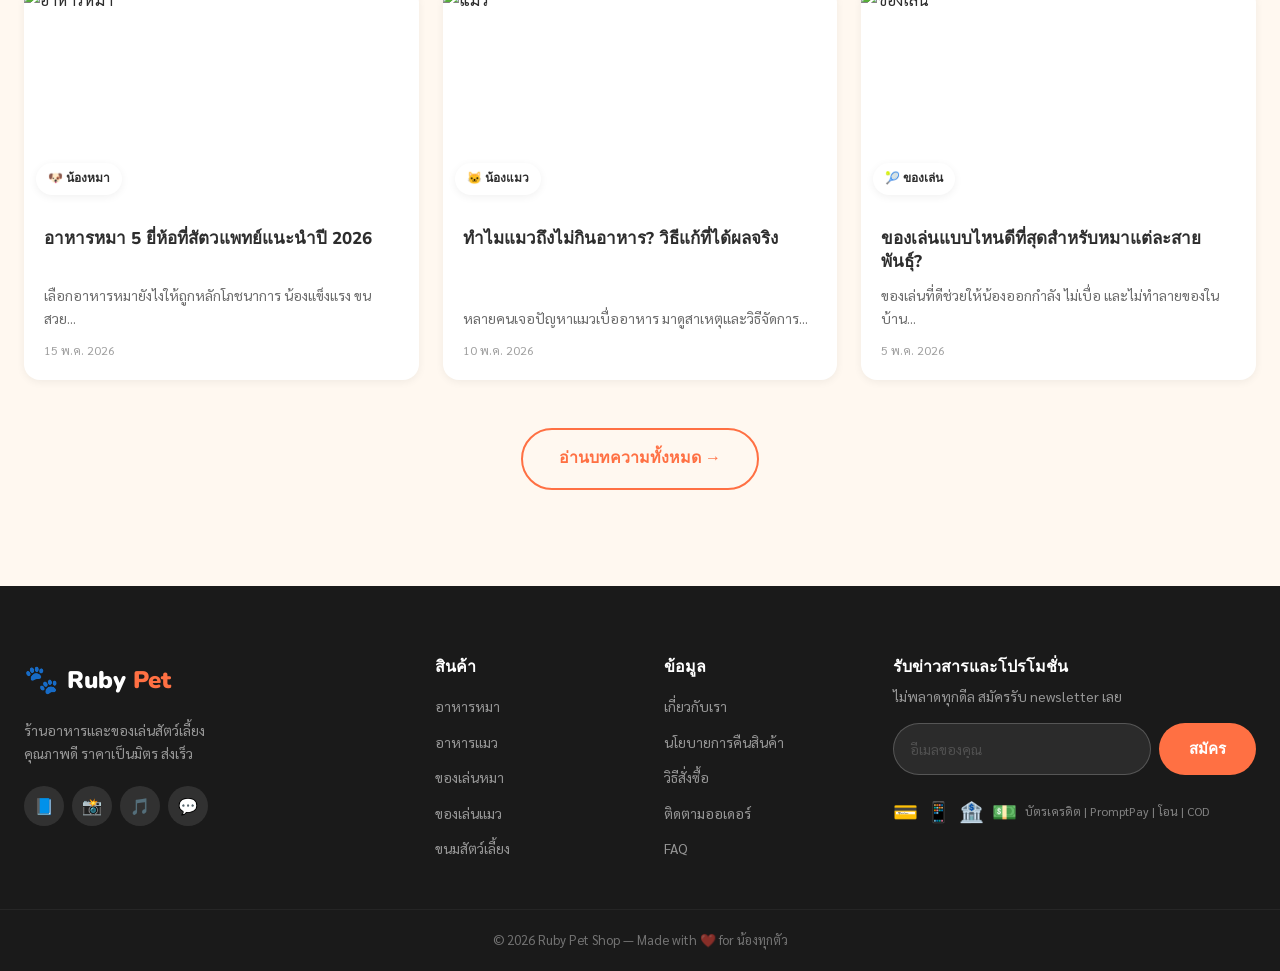
==== commit 4e4addef: "Fix: update checkout button text and clean up duplicate HTML attribute - checkout.html: change step-" ====
--- a/index.html
+++ b/index.html
@@ -55,7 +55,7 @@
 
         <!-- CONTACT AREA -->
         <div class="auth-area" id="authArea">
-          <a href="https://wa.me/85620789262​45" target="_blank" class="btn btn-primary" style="padding:10px 20px;font-size:14px;background:#25D366;border-color:#25D366">
+          <a href="https://wa.me/8562078926245" target="_blank" rel="noopener" class="btn btn-primary" style="padding:10px 20px;font-size:14px;background:#25D366;border-color:#25D366">
             📲 สั่งซื้อ WhatsApp
           </a>
         </div>
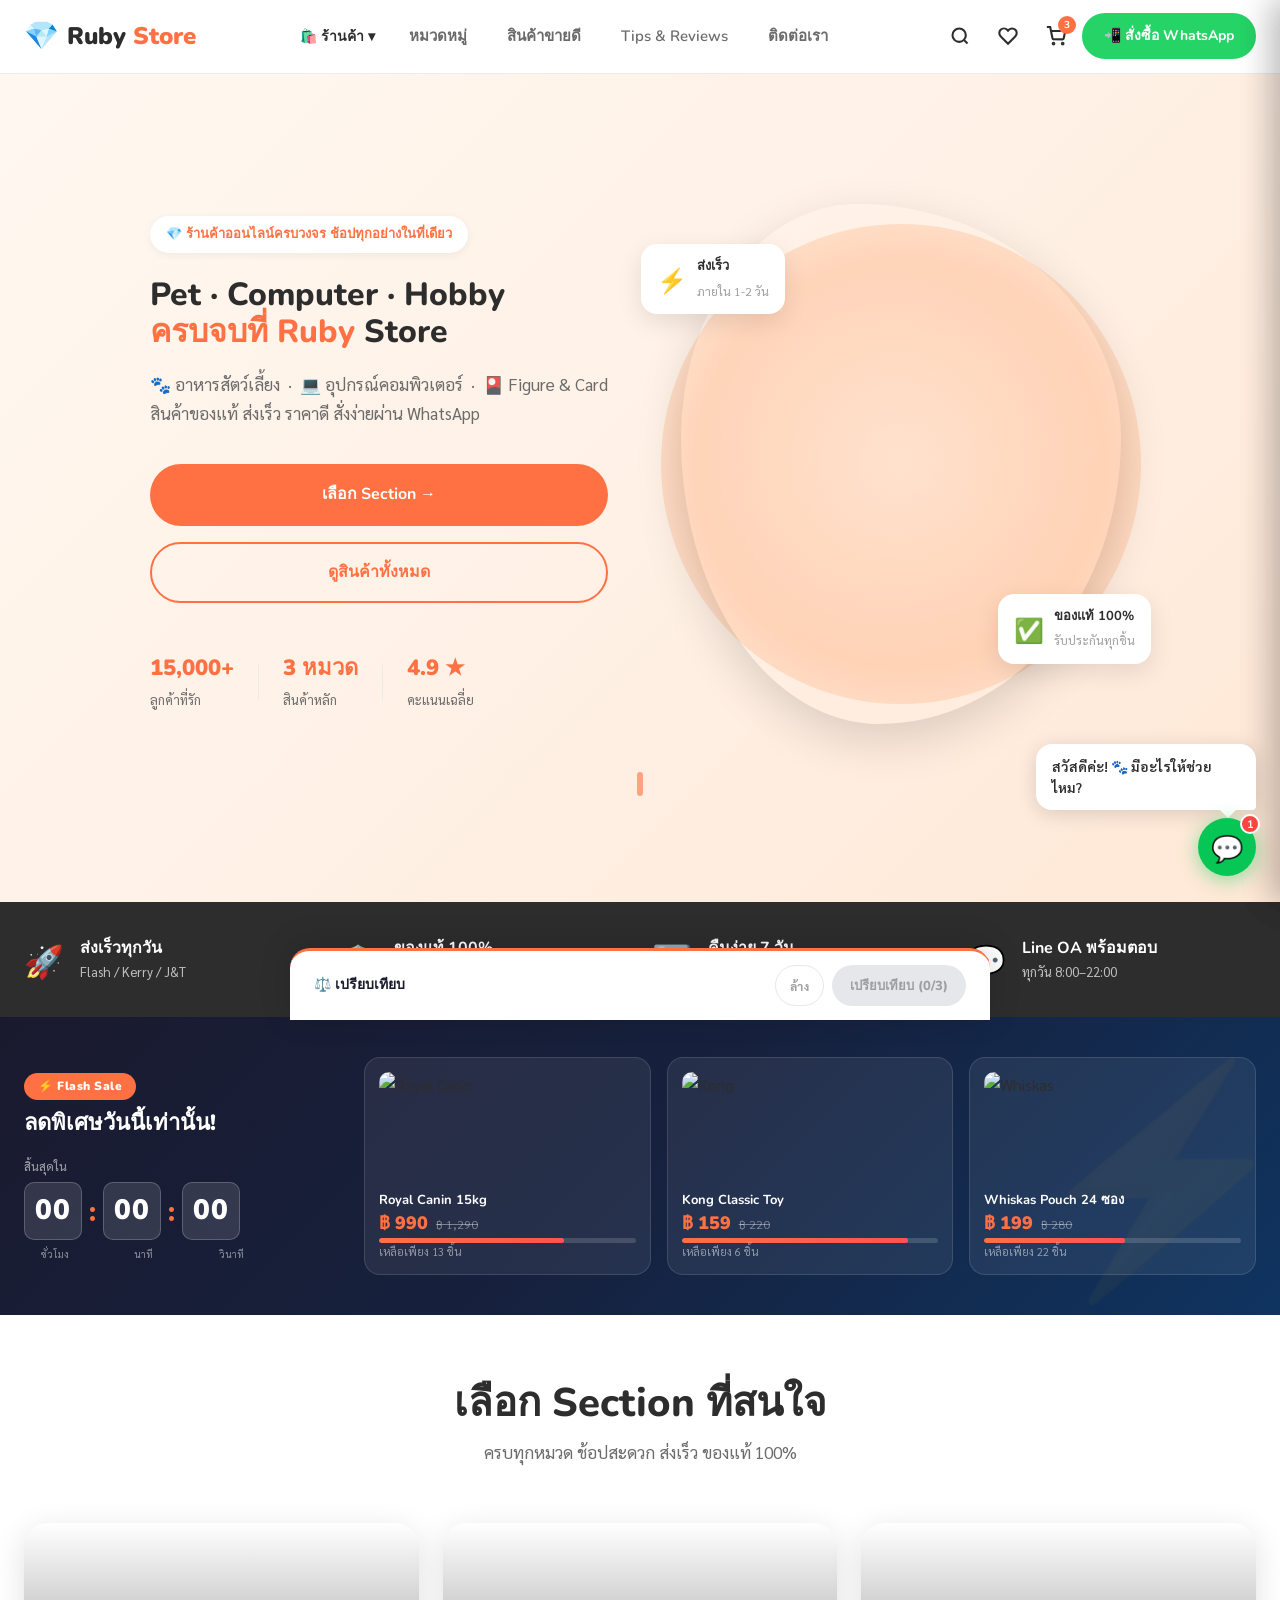
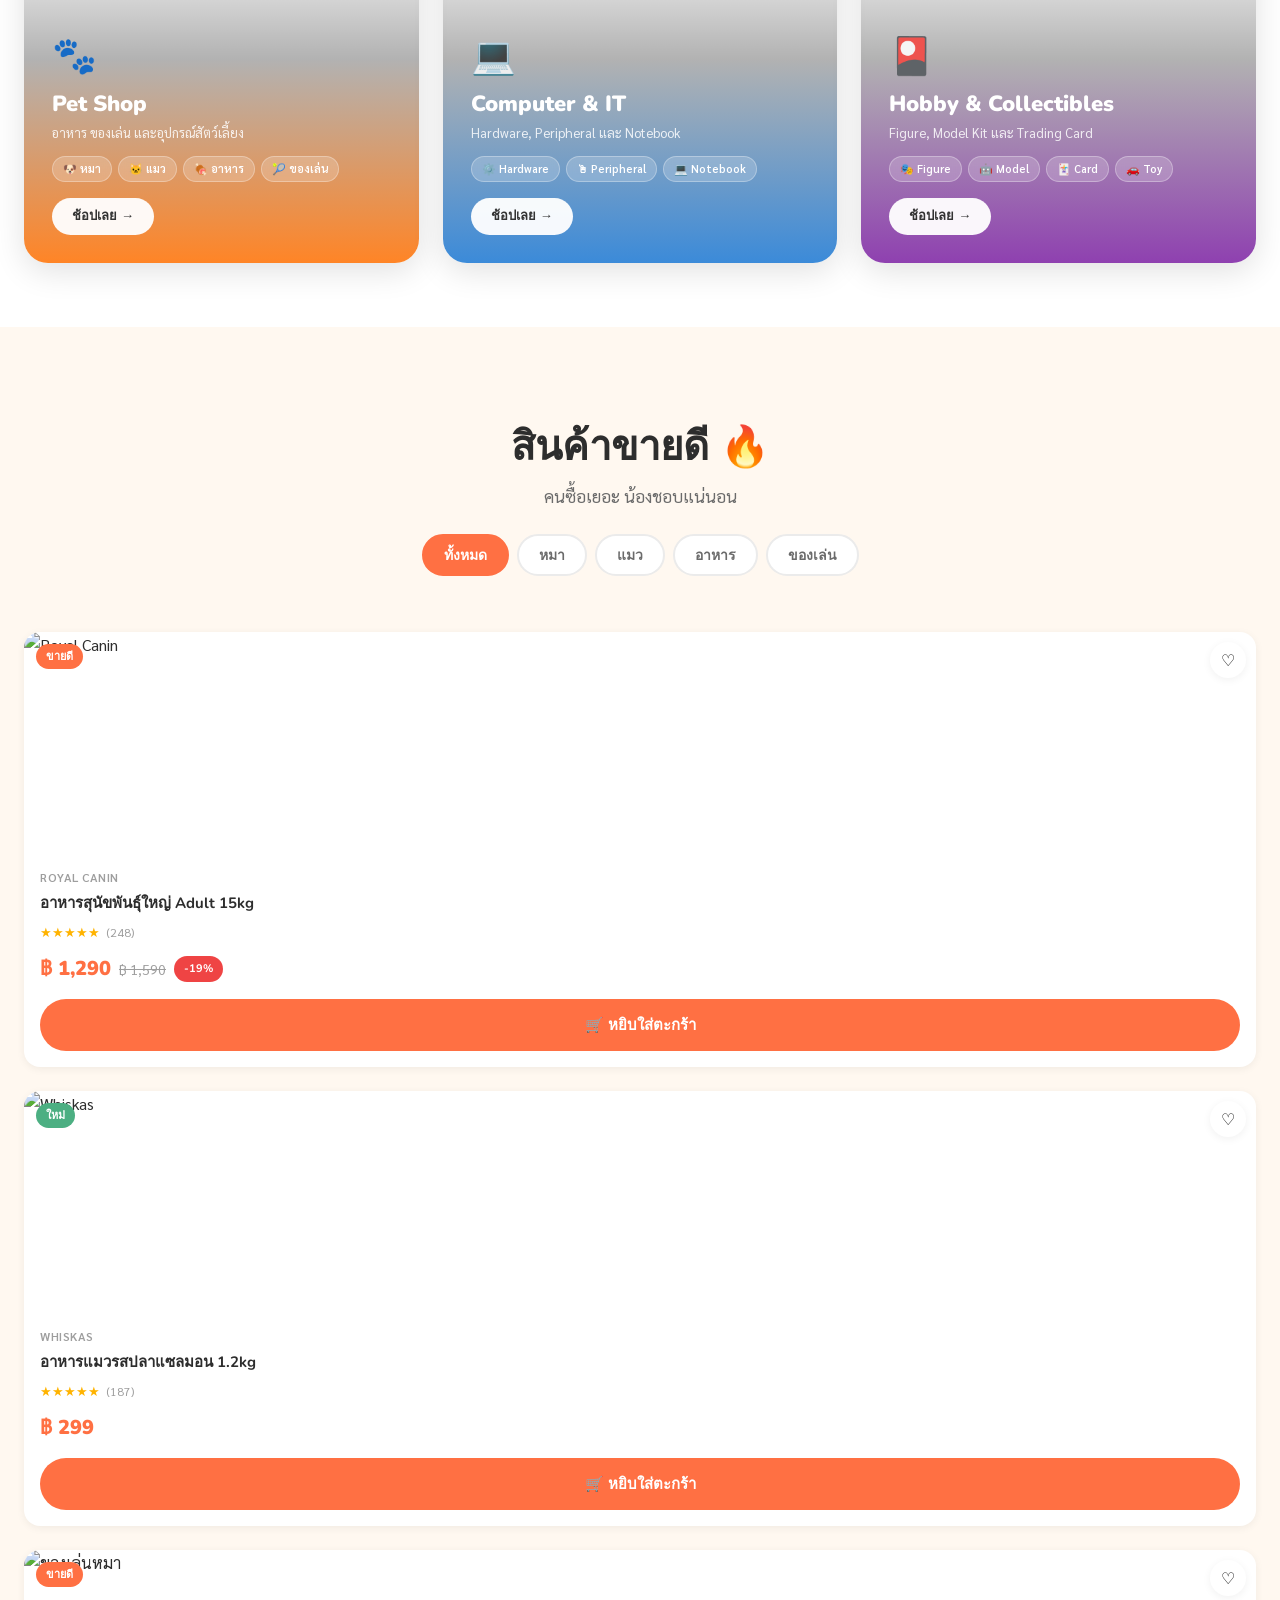
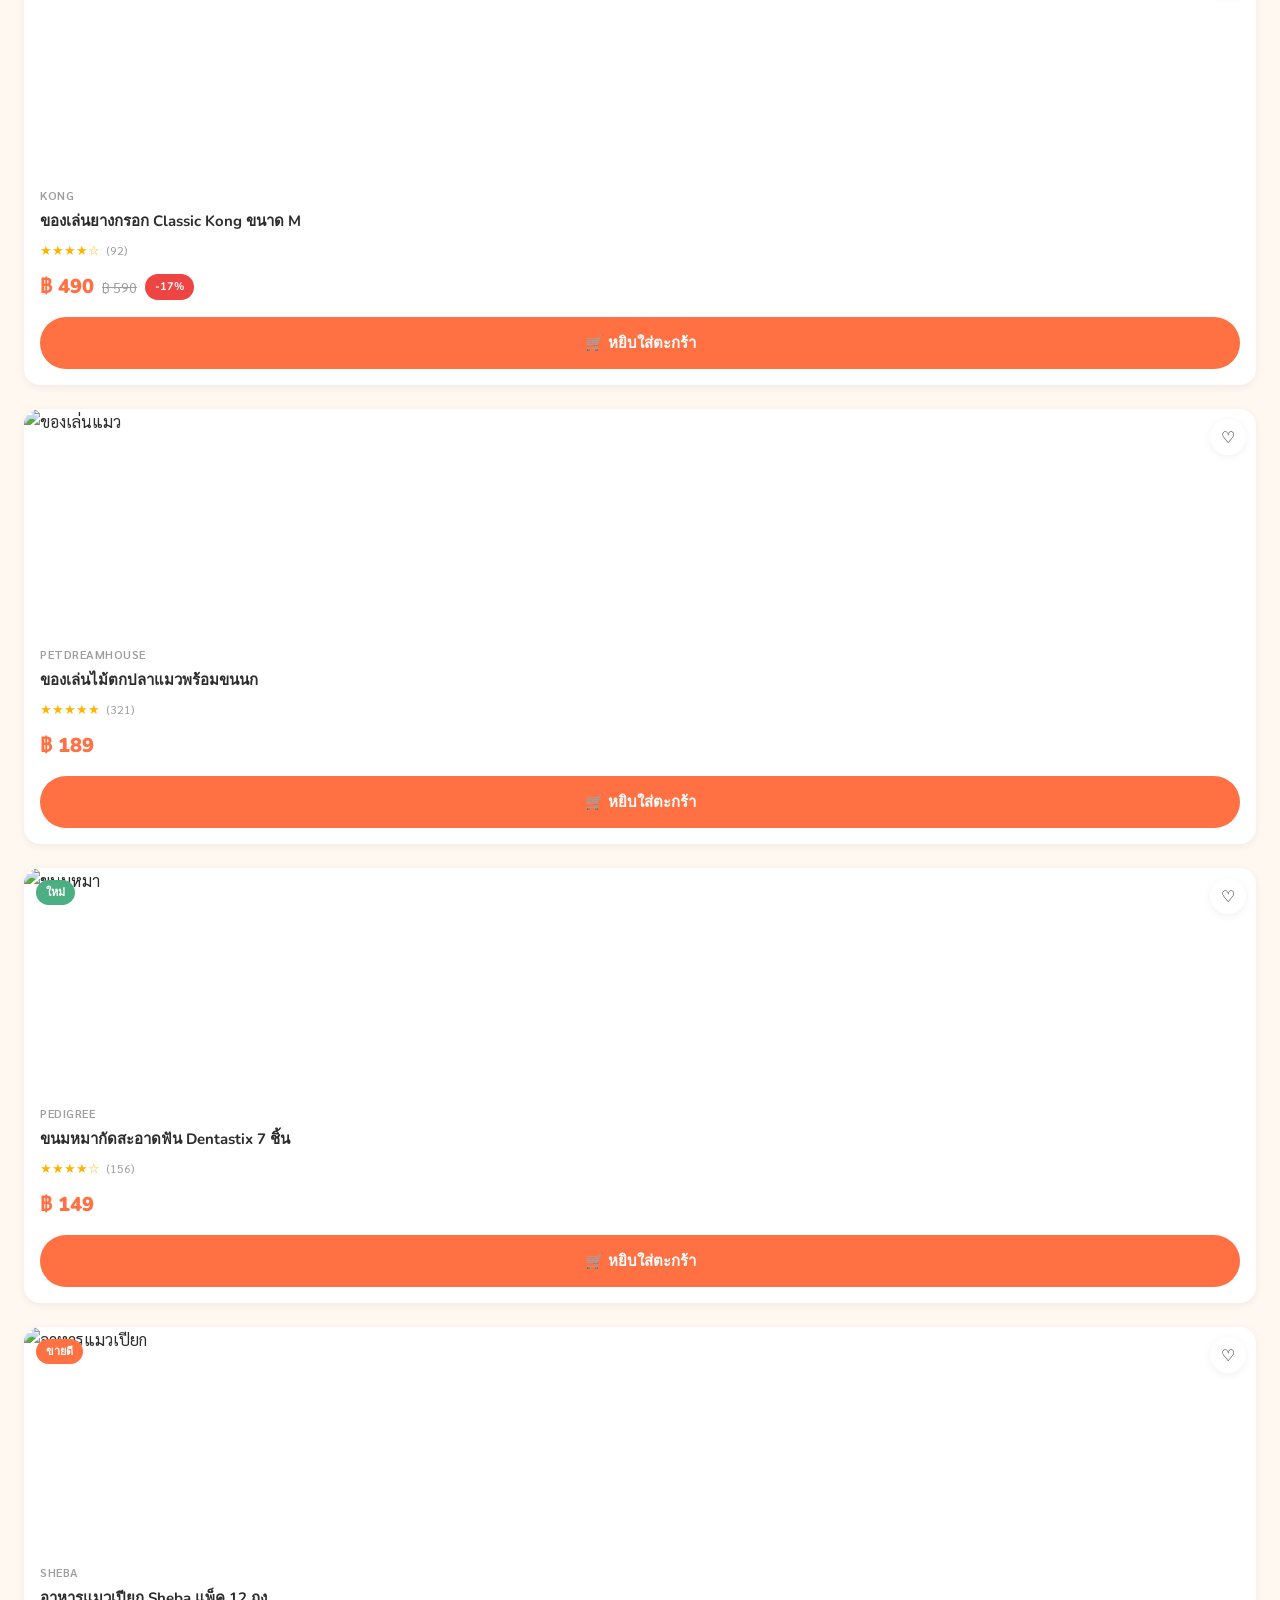
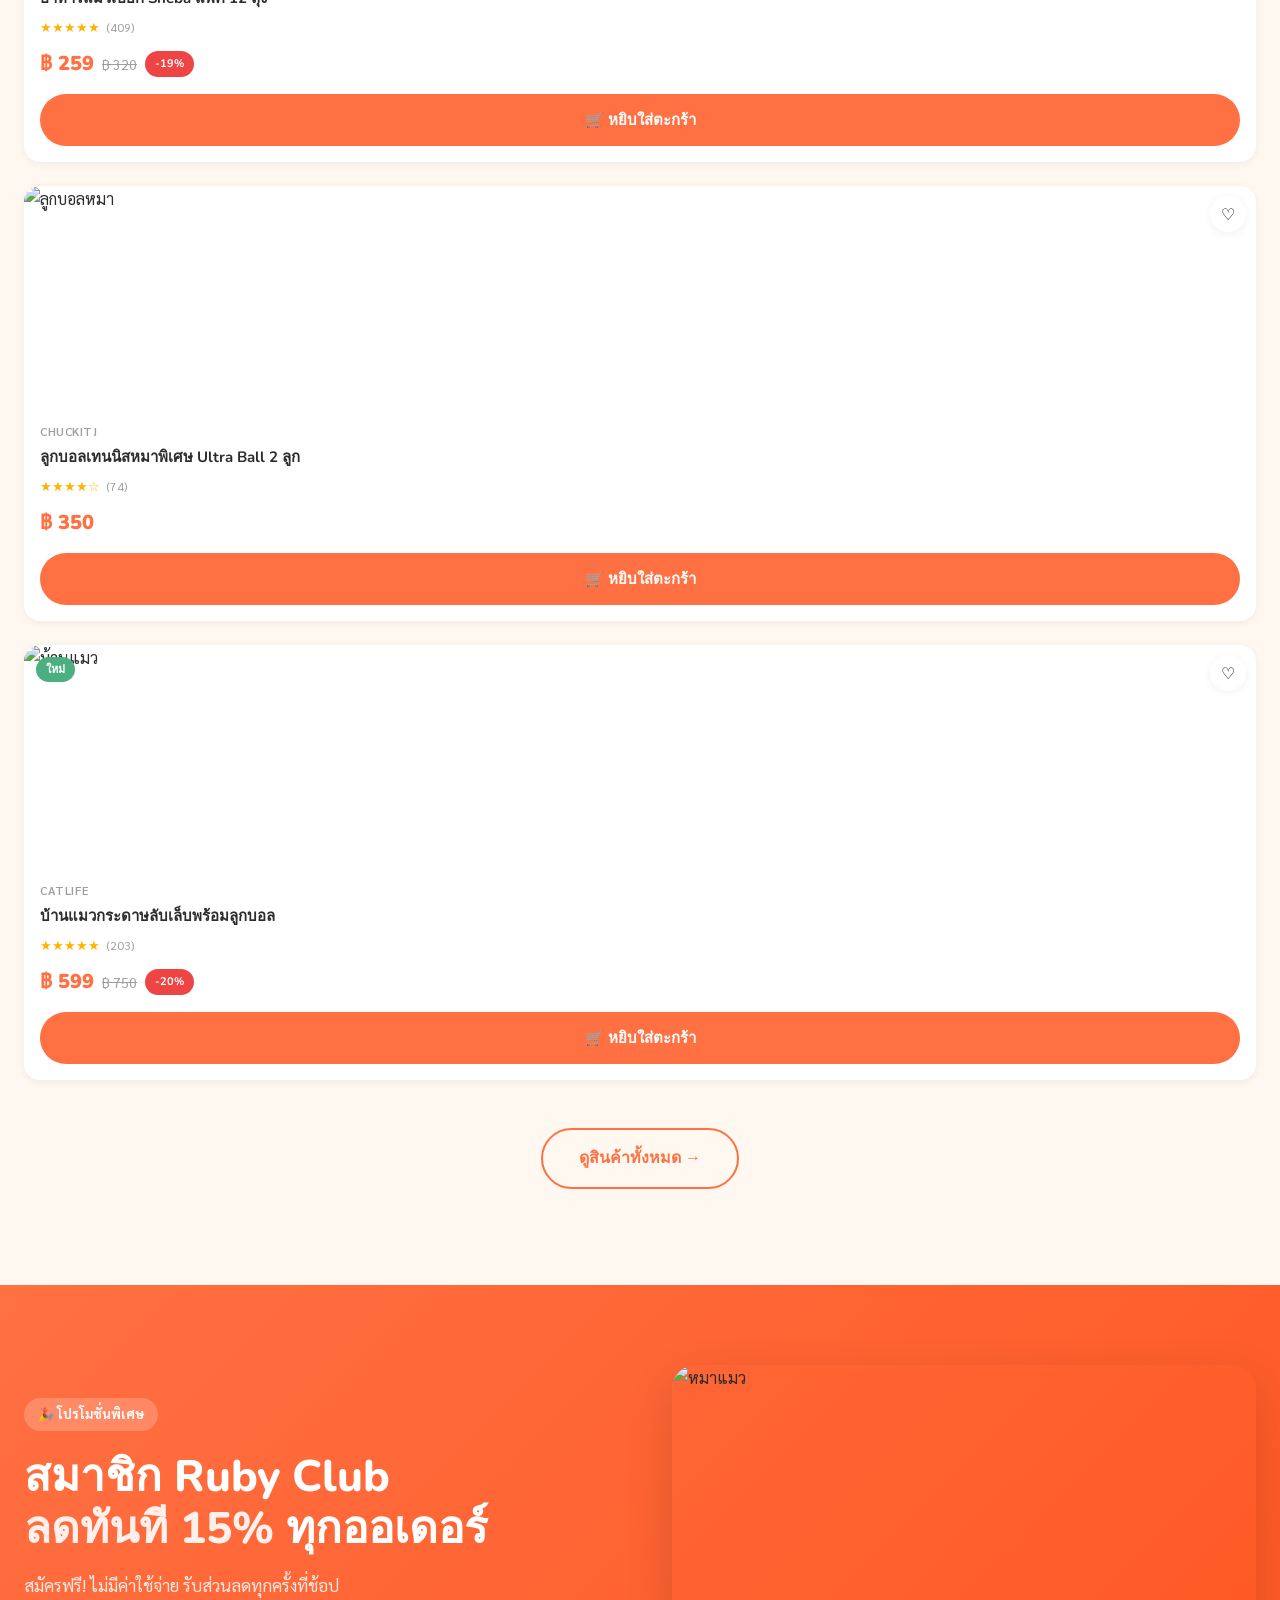
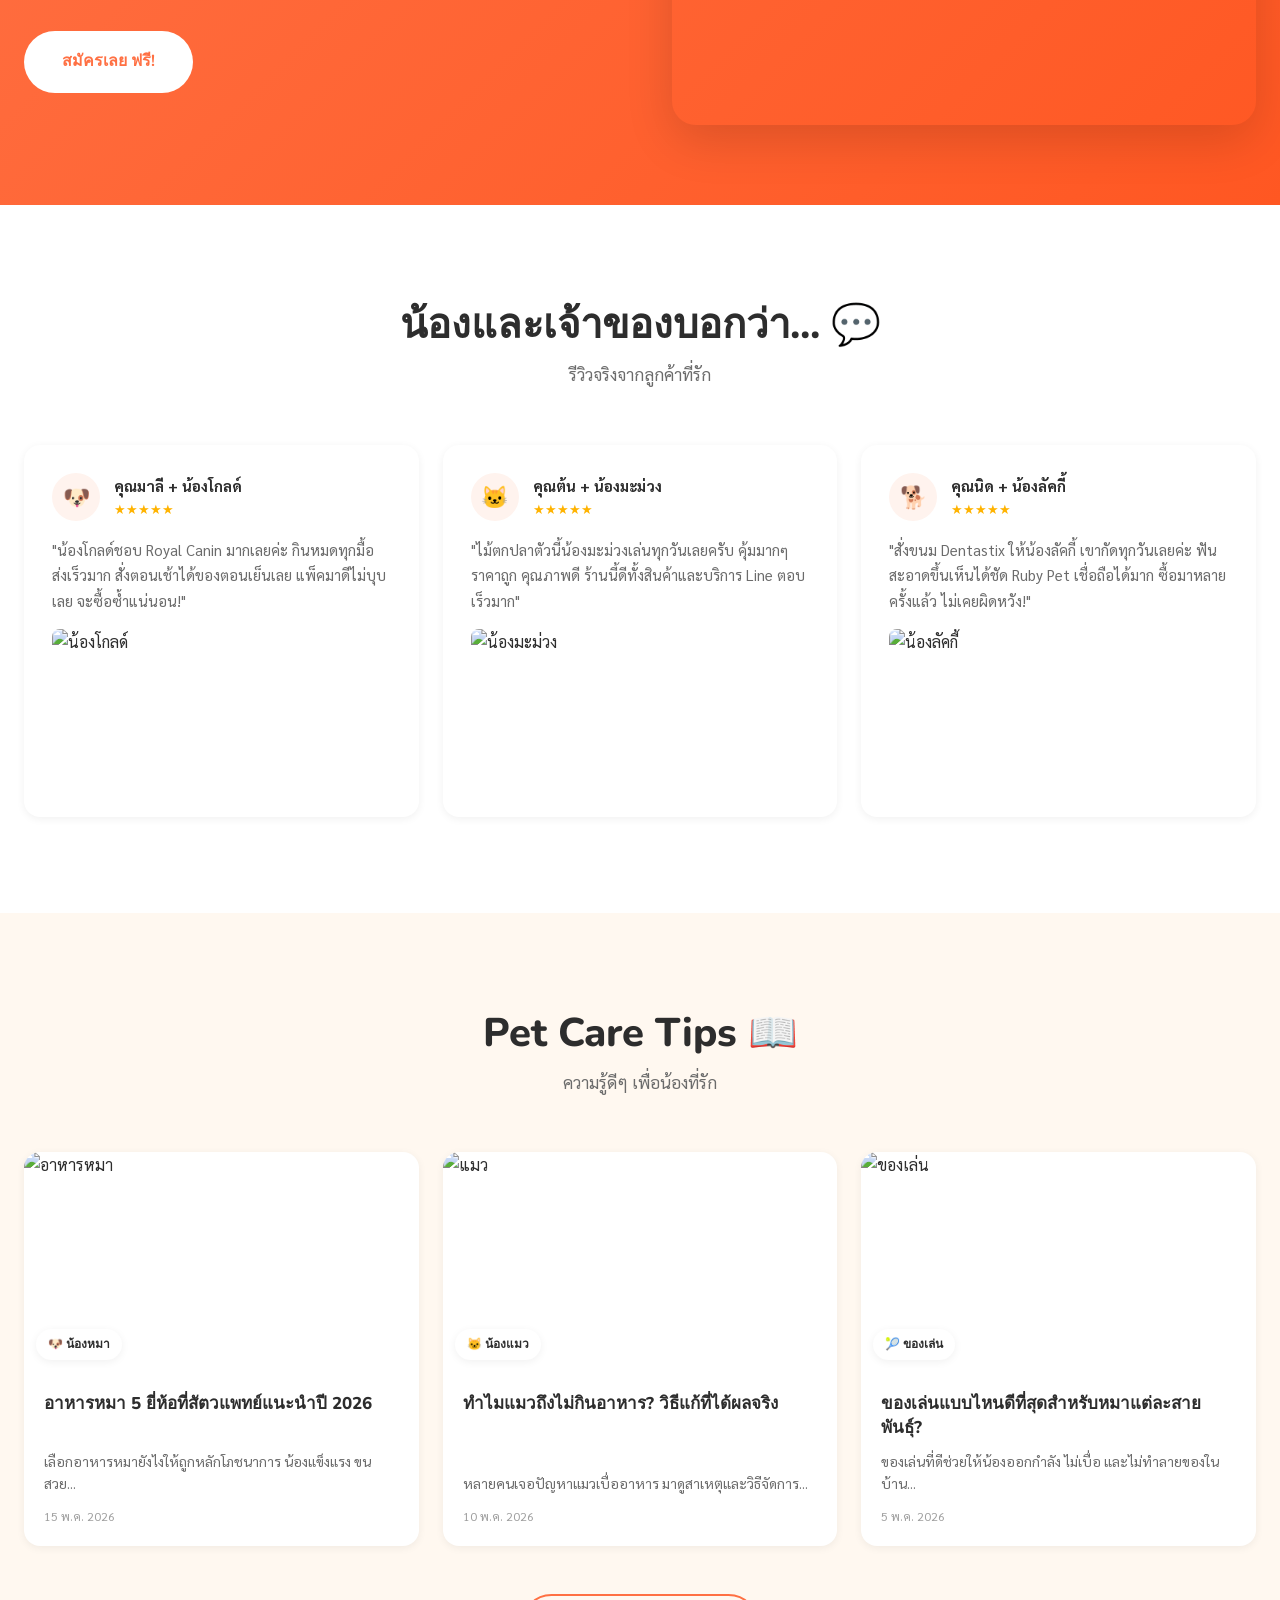
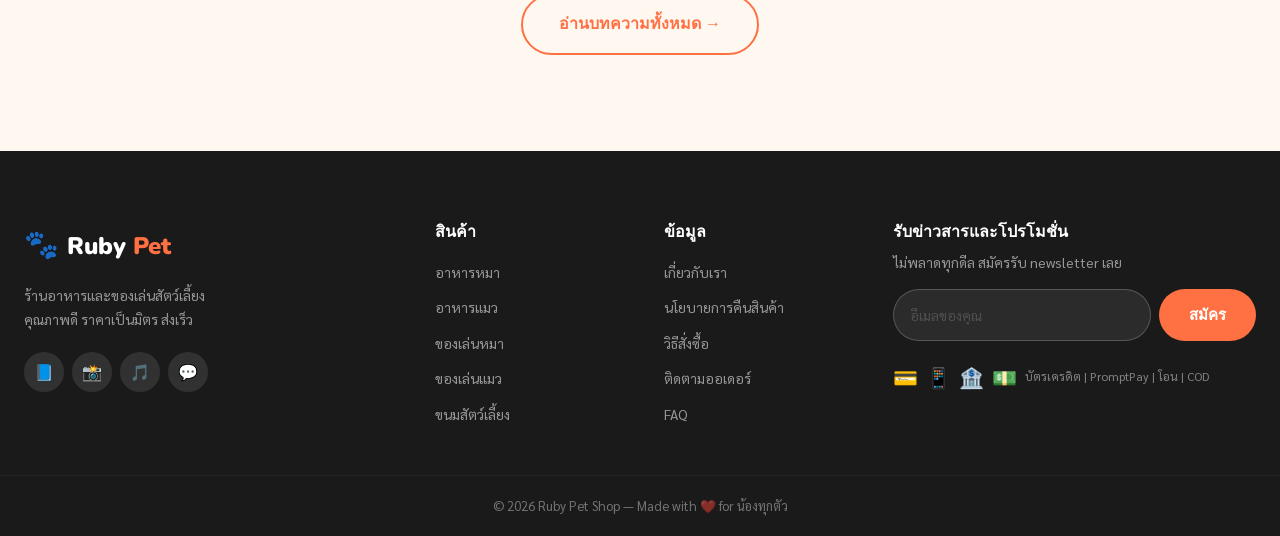
==== commit 0553f34c: "Rebrand: Ruby Pet Shop → Ruby Store with multi-category support - Brand: rename to Ruby Store, updat" ====
--- a/index.html
+++ b/index.html
@@ -3,18 +3,18 @@
 <head>
   <meta charset="UTF-8" />
   <meta name="viewport" content="width=device-width, initial-scale=1.0" />
-  <title>Ruby Pet Shop — อาหารและของเล่นสำหรับน้องหมาแมว</title>
-  <meta name="description" content="Ruby Pet Shop ร้านอาหารและของเล่นหมาแมวคุณภาพดี ส่งเร็ว ราคาถูก" />
+  <title>Ruby Store — ช้อปทุกอย่างในที่เดียว</title>
+  <meta name="description" content="Ruby Store ร้านค้าออนไลน์ครบวงจร Pet Shop, Computer & IT, Hobby & Collectibles ส่งเร็ว ราคาดี" />
   <!-- Open Graph / Social -->
   <meta property="og:type"        content="website" />
-  <meta property="og:site_name"   content="Ruby Pet Shop" />
-  <meta property="og:url"         content="https://rubypetshop.com/" />
-  <meta property="og:title"       content="Ruby Pet Shop — อาหารและของเล่นสำหรับน้องหมาแมว" />
-  <meta property="og:description" content="คัดสรรอาหารคุณภาพ ของเล่นปลอดภัย ส่งเร็วถึงบ้าน ราคาเป็นมิตร ตรวจสอบได้ทุกชิ้น 🐶🐱" />
+  <meta property="og:site_name"   content="Ruby Store" />
+  <meta property="og:url"         content="https://ru-by-pet-shop.vercel.app/" />
+  <meta property="og:title"       content="Ruby Store — ช้อปทุกอย่างในที่เดียว" />
+  <meta property="og:description" content="🐾 Pet Shop | 💻 Computer & IT | 🎴 Hobby & Collectibles — ส่งเร็ว ราคาดี ของแท้ 100%" />
   <meta property="og:image"       content="https://images.unsplash.com/photo-1587300003388-59208cc962cb?w=1200&q=80" />
   <meta name="twitter:card"        content="summary_large_image" />
-  <meta name="twitter:title"       content="Ruby Pet Shop — อาหารและของเล่นสำหรับน้องหมาแมว" />
-  <meta name="twitter:description" content="คัดสรรอาหารคุณภาพ ของเล่นปลอดภัย ส่งเร็วถึงบ้าน ราคาเป็นมิตร 🐶🐱" />
+  <meta name="twitter:title"       content="Ruby Store — ช้อปทุกอย่างในที่เดียว" />
+  <meta name="twitter:description" content="🐾 Pet Shop | 💻 Computer & IT | 🎴 Hobby & Collectibles" />
   <meta name="twitter:image"       content="https://images.unsplash.com/photo-1587300003388-59208cc962cb?w=1200&q=80" />
   <link rel="preconnect" href="https://fonts.googleapis.com" />
   <link rel="preconnect" href="https://fonts.gstatic.com" crossorigin />
@@ -27,16 +27,41 @@
   <header class="navbar" id="navbar">
     <div class="container navbar__inner">
 
-      <a href="#" class="logo">
-        <span class="logo__icon">🐾</span>
-        <span class="logo__text">Ruby<span class="logo__accent"> Pet</span></span>
+      <a href="index.html" class="logo">
+        <span class="logo__icon">💎</span>
+        <span class="logo__text">Ruby<span class="logo__accent"> Store</span></span>
       </a>
 
       <nav class="nav__links" id="navLinks">
-        <a href="shop.html">🛍️ ร้านค้า</a>
+        <!-- Mega Menu -->
+        <div class="nav-mega">
+          <button class="nav-mega__trigger">🛍️ ร้านค้า ▾</button>
+          <div class="nav-mega__panel">
+            <div class="mega-col">
+              <a href="shop.html?cat=pet" class="mega-col__title">🐾 Pet Shop</a>
+              <a href="shop.html?cat=pet&sub=dog">อาหารหมา</a>
+              <a href="shop.html?cat=pet&sub=cat">อาหารแมว</a>
+              <a href="shop.html?cat=pet&sub=toy">ของเล่นสัตว์</a>
+            </div>
+            <div class="mega-divider"></div>
+            <div class="mega-col">
+              <a href="shop.html?cat=computer" class="mega-col__title">💻 Computer</a>
+              <a href="shop.html?cat=computer&sub=hardware">Hardware</a>
+              <a href="shop.html?cat=computer&sub=peripheral">Peripheral</a>
+              <a href="shop.html?cat=computer&sub=notebook">Notebook</a>
+            </div>
+            <div class="mega-divider"></div>
+            <div class="mega-col">
+              <a href="shop.html?cat=hobby" class="mega-col__title">🎴 Hobby</a>
+              <a href="shop.html?cat=hobby&sub=figure">Figure</a>
+              <a href="shop.html?cat=hobby&sub=model">Model Kit</a>
+              <a href="shop.html?cat=hobby&sub=card">Trading Card</a>
+            </div>
+          </div>
+        </div>
         <a href="#categories">หมวดหมู่</a>
         <a href="#bestsellers">สินค้าขายดี</a>
-        <a href="#blog">Pet Care Tips</a>
+        <a href="#blog">Tips & Reviews</a>
         <a href="#contact">ติดต่อเรา</a>
       </nav>
 
@@ -130,32 +155,32 @@
     <div class="container hero__inner">
 
       <div class="hero__content">
-        <span class="hero__tag">🐾 ร้านสัตว์เลี้ยงที่รักน้องเหมือนคุณ</span>
+        <span class="hero__tag">💎 ร้านค้าออนไลน์ครบวงจร ช้อปทุกอย่างในที่เดียว</span>
         <h1 class="hero__title">
-          อาหารดี ของเล่นโดน<br/>
-          <span class="text-orange">เพื่อเพื่อนซน</span>ที่รัก
+          Pet · Computer · Hobby<br/>
+          <span class="text-orange">ครบจบที่ Ruby</span> Store
         </h1>
         <p class="hero__desc">
-          คัดสรรอาหารคุณภาพ ของเล่นปลอดภัย ส่งเร็วถึงบ้าน<br/>
-          เพราะน้องสมควรได้ดีที่สุด 🐶🐱
+          🐾 อาหารสัตว์เลี้ยง &nbsp;·&nbsp; 💻 อุปกรณ์คอมพิวเตอร์ &nbsp;·&nbsp; 🎴 Figure & Card<br/>
+          สินค้าของแท้ ส่งเร็ว ราคาดี สั่งง่ายผ่าน WhatsApp
         </p>
         <div class="hero__ctas">
-          <a href="#bestsellers" class="btn btn-primary btn-lg">
-            ช้อปเลย &nbsp;→
+          <a href="#categories" class="btn btn-primary btn-lg">
+            เลือก Section →
           </a>
-          <a href="#categories" class="btn btn-outline btn-lg">
-            ดูหมวดหมู่
+          <a href="shop.html" class="btn btn-outline btn-lg">
+            ดูสินค้าทั้งหมด
           </a>
         </div>
         <div class="hero__stats">
           <div class="stat">
-            <strong>12,000+</strong>
+            <strong>15,000+</strong>
             <span>ลูกค้าที่รัก</span>
           </div>
           <div class="stat-divider"></div>
           <div class="stat">
-            <strong>500+</strong>
-            <span>สินค้าคัดสรร</span>
+            <strong>3 หมวด</strong>
+            <span>สินค้าหลัก</span>
           </div>
           <div class="stat-divider"></div>
           <div class="stat">
@@ -316,57 +341,66 @@
     </div>
   </section>
 
-  <!-- ===== CATEGORIES ===== -->
-  <section class="section" id="categories">
+  <!-- ===== CATEGORY HUB ===== -->
+  <section class="section cat-hub-section" id="categories">
     <div class="container">
       <div class="section__header">
-        <h2 class="section__title">เลือกช้อปตามหมวดหมู่</h2>
-        <p class="section__sub">ครบทุกอย่างสำหรับน้อง ในที่เดียว</p>
-      </div>
-
-      <div class="categories__grid">
-
-        <a href="#bestsellers" class="cat-card cat-card--dog footer-cat-link" data-filter="dog">
-          <div class="cat-card__img-wrap">
-            <img src="https://images.unsplash.com/photo-1561037404-61cd46aa615b?w=400&q=80" alt="หมา" />
-          </div>
-          <div class="cat-card__body">
-            <span class="cat-card__emoji">🐶</span>
-            <h3>น้องหมา</h3>
-            <p>128 สินค้า</p>
+        <h2 class="section__title">เลือก Section ที่สนใจ</h2>
+        <p class="section__sub">ครบทุกหมวด ช้อปสะดวก ส่งเร็ว ของแท้ 100%</p>
+      </div>
+
+      <div class="cat-hub-grid">
+
+        <!-- PET SHOP -->
+        <a href="shop.html?cat=pet" class="cat-hub-card cat-hub-card--pet">
+          <div class="cat-hub-card__bg" style="background-image:url('https://images.unsplash.com/photo-1561037404-61cd46aa615b?w=800&q=80')"></div>
+          <div class="cat-hub-card__overlay"></div>
+          <div class="cat-hub-card__content">
+            <div class="cat-hub-card__icon">🐾</div>
+            <h3 class="cat-hub-card__title">Pet Shop</h3>
+            <p class="cat-hub-card__desc">อาหาร ของเล่น และอุปกรณ์สัตว์เลี้ยง</p>
+            <div class="cat-hub-card__sub-cats">
+              <span>🐶 หมา</span>
+              <span>🐱 แมว</span>
+              <span>🍖 อาหาร</span>
+              <span>🎾 ของเล่น</span>
+            </div>
+            <span class="cat-hub-card__cta">ช้อปเลย →</span>
           </div>
         </a>
 
-        <a href="#bestsellers" class="cat-card cat-card--cat footer-cat-link" data-filter="cat">
-          <div class="cat-card__img-wrap">
-            <img src="https://images.unsplash.com/photo-1514888286974-6c03e2ca1dba?w=400&q=80" alt="แมว" />
-          </div>
-          <div class="cat-card__body">
-            <span class="cat-card__emoji">🐱</span>
-            <h3>น้องแมว</h3>
-            <p>96 สินค้า</p>
+        <!-- COMPUTER & IT -->
+        <a href="shop.html?cat=computer" class="cat-hub-card cat-hub-card--computer">
+          <div class="cat-hub-card__bg" style="background-image:url('https://images.unsplash.com/photo-1547082299-de196ea013d6?w=800&q=80')"></div>
+          <div class="cat-hub-card__overlay"></div>
+          <div class="cat-hub-card__content">
+            <div class="cat-hub-card__icon">💻</div>
+            <h3 class="cat-hub-card__title">Computer & IT</h3>
+            <p class="cat-hub-card__desc">Hardware, Peripheral และ Notebook</p>
+            <div class="cat-hub-card__sub-cats">
+              <span>⚙️ Hardware</span>
+              <span>🖱 Peripheral</span>
+              <span>💻 Notebook</span>
+            </div>
+            <span class="cat-hub-card__cta">ช้อปเลย →</span>
           </div>
         </a>
 
-        <a href="#bestsellers" class="cat-card cat-card--food footer-cat-link" data-filter="food">
-          <div class="cat-card__img-wrap">
-            <img src="https://images.unsplash.com/photo-1589924691995-400dc9ecc119?w=400&q=80" alt="อาหาร" />
-          </div>
-          <div class="cat-card__body">
-            <span class="cat-card__emoji">🍖</span>
-            <h3>อาหาร & ขนม</h3>
-            <p>215 สินค้า</p>
-          </div>
-        </a>
-
-        <a href="#bestsellers" class="cat-card cat-card--toy footer-cat-link" data-filter="toy">
-          <div class="cat-card__img-wrap">
-            <img src="https://images.unsplash.com/photo-1601758228041-f3b2795255f1?w=400&q=80" alt="ของเล่น" />
-          </div>
-          <div class="cat-card__body">
-            <span class="cat-card__emoji">🎾</span>
-            <h3>ของเล่น</h3>
-            <p>89 สินค้า</p>
+        <!-- HOBBY & COLLECTIBLES -->
+        <a href="shop.html?cat=hobby" class="cat-hub-card cat-hub-card--hobby">
+          <div class="cat-hub-card__bg" style="background-image:url('https://images.unsplash.com/photo-1608889335941-32ac5f2041b9?w=800&q=80')"></div>
+          <div class="cat-hub-card__overlay"></div>
+          <div class="cat-hub-card__content">
+            <div class="cat-hub-card__icon">🎴</div>
+            <h3 class="cat-hub-card__title">Hobby & Collectibles</h3>
+            <p class="cat-hub-card__desc">Figure, Model Kit และ Trading Card</p>
+            <div class="cat-hub-card__sub-cats">
+              <span>🎭 Figure</span>
+              <span>🤖 Model</span>
+              <span>🃏 Card</span>
+              <span>🚗 Toy</span>
+            </div>
+            <span class="cat-hub-card__cta">ช้อปเลย →</span>
           </div>
         </a>
 
--- a/style.css
+++ b/style.css
@@ -2379,3 +2379,169 @@
   .login-modal { padding: 32px 24px 24px; }
   .user-name { display: none; }
 }
+
+/* =============================================
+   MEGA MENU
+============================================= */
+.nav-mega { position: relative; display: inline-flex; align-items: center; }
+
+.nav-mega__trigger {
+  background: none; border: none; cursor: pointer;
+  font-size: 14px; font-weight: 700; color: var(--text);
+  font-family: 'Nunito', sans-serif;
+  padding: 6px 10px; border-radius: 8px;
+  transition: background .2s, color .2s;
+  display: flex; align-items: center; gap: 4px;
+  white-space: nowrap;
+}
+.nav-mega__trigger:hover { background: var(--bg-soft); color: var(--orange); }
+
+.nav-mega__panel {
+  position: absolute;
+  top: calc(100% + 12px);
+  left: 50%;
+  transform: translateX(-50%);
+  background: #fff;
+  border-radius: 20px;
+  padding: 28px 24px;
+  display: none;
+  flex-direction: row;
+  gap: 0;
+  box-shadow: 0 24px 64px rgba(0,0,0,.14);
+  min-width: 520px;
+  z-index: 300;
+  border: 1px solid var(--border);
+}
+.nav-mega:hover .nav-mega__panel,
+.nav-mega.open  .nav-mega__panel { display: flex; }
+
+/* Arrow pointer */
+.nav-mega__panel::before {
+  content: '';
+  position: absolute;
+  top: -8px; left: 50%;
+  transform: translateX(-50%);
+  width: 16px; height: 16px;
+  background: #fff;
+  border-left: 1px solid var(--border);
+  border-top: 1px solid var(--border);
+  transform: translateX(-50%) rotate(45deg);
+}
+
+.mega-col { display: flex; flex-direction: column; gap: 8px; flex: 1; padding: 0 16px; }
+.mega-col:first-child { padding-left: 0; }
+.mega-col:last-child  { padding-right: 0; }
+
+.mega-col__title {
+  font-weight: 800; font-size: 14px; color: var(--orange);
+  text-decoration: none; margin-bottom: 4px;
+  font-family: 'Nunito', sans-serif;
+}
+.mega-col__title:hover { color: var(--orange-dark, #e65100); }
+
+.mega-col a:not(.mega-col__title) {
+  font-size: 13px; color: var(--text-m); text-decoration: none;
+  padding: 4px 0; transition: color .15s;
+  font-family: 'Sarabun', sans-serif;
+}
+.mega-col a:not(.mega-col__title):hover { color: var(--orange); padding-left: 6px; }
+
+.mega-divider {
+  width: 1px; background: var(--border);
+  margin: 0 4px; flex-shrink: 0;
+}
+
+/* =============================================
+   CATEGORY HUB (Homepage)
+============================================= */
+.cat-hub-section { padding: 64px 0; }
+
+.cat-hub-grid {
+  display: grid;
+  grid-template-columns: repeat(3, 1fr);
+  gap: 24px;
+  margin-top: 40px;
+}
+
+.cat-hub-card {
+  position: relative;
+  border-radius: 24px;
+  overflow: hidden;
+  height: 340px;
+  display: flex;
+  align-items: flex-end;
+  text-decoration: none;
+  transition: transform .3s, box-shadow .3s;
+  box-shadow: 0 8px 32px rgba(0,0,0,.12);
+}
+.cat-hub-card:hover { transform: translateY(-6px); box-shadow: 0 20px 56px rgba(0,0,0,.2); }
+
+.cat-hub-card__bg {
+  position: absolute; inset: 0;
+  background-size: cover; background-position: center;
+  transition: transform .4s;
+}
+.cat-hub-card:hover .cat-hub-card__bg { transform: scale(1.05); }
+
+.cat-hub-card__overlay {
+  position: absolute; inset: 0;
+  background: linear-gradient(to top, rgba(0,0,0,.8) 0%, rgba(0,0,0,.2) 60%, transparent 100%);
+}
+
+/* Accent overlay per section */
+.cat-hub-card--pet     .cat-hub-card__overlay { background: linear-gradient(to top, rgba(255,111,0,.85) 0%, rgba(0,0,0,.3) 60%, transparent 100%); }
+.cat-hub-card--computer .cat-hub-card__overlay { background: linear-gradient(to top, rgba(25,118,210,.85) 0%, rgba(0,0,0,.3) 60%, transparent 100%); }
+.cat-hub-card--hobby   .cat-hub-card__overlay { background: linear-gradient(to top, rgba(123,31,162,.85) 0%, rgba(0,0,0,.3) 60%, transparent 100%); }
+
+.cat-hub-card__content {
+  position: relative; z-index: 1;
+  padding: 28px; width: 100%;
+}
+
+.cat-hub-card__icon { font-size: 36px; margin-bottom: 8px; display: block; }
+
+.cat-hub-card__title {
+  font-family: 'Nunito', sans-serif;
+  font-size: 22px; font-weight: 900;
+  color: #fff; margin: 0 0 6px;
+}
+
+.cat-hub-card__desc {
+  font-size: 13px; color: rgba(255,255,255,.85);
+  margin: 0 0 12px;
+  font-family: 'Sarabun', sans-serif;
+}
+
+.cat-hub-card__sub-cats {
+  display: flex; flex-wrap: wrap; gap: 6px; margin-bottom: 16px;
+}
+.cat-hub-card__sub-cats span {
+  background: rgba(255,255,255,.2);
+  backdrop-filter: blur(4px);
+  color: #fff; font-size: 11px; font-weight: 600;
+  padding: 3px 10px; border-radius: 20px;
+  font-family: 'Sarabun', sans-serif;
+  border: 1px solid rgba(255,255,255,.3);
+}
+
+.cat-hub-card__cta {
+  display: inline-block;
+  background: rgba(255,255,255,.95);
+  color: #333; font-size: 13px; font-weight: 800;
+  padding: 8px 20px; border-radius: 20px;
+  font-family: 'Nunito', sans-serif;
+  transition: background .2s;
+}
+.cat-hub-card:hover .cat-hub-card__cta { background: #fff; }
+
+@media (max-width: 900px) {
+  .cat-hub-grid { grid-template-columns: 1fr; gap: 16px; }
+  .cat-hub-card { height: 240px; }
+}
+@media (max-width: 600px) {
+  .cat-hub-card { height: 200px; }
+  .cat-hub-card__title { font-size: 18px; }
+  .cat-hub-card__icon { font-size: 28px; }
+  .nav-mega__panel { min-width: 90vw; flex-direction: column; gap: 12px; padding: 20px; }
+  .mega-divider { width: 100%; height: 1px; margin: 4px 0; }
+}
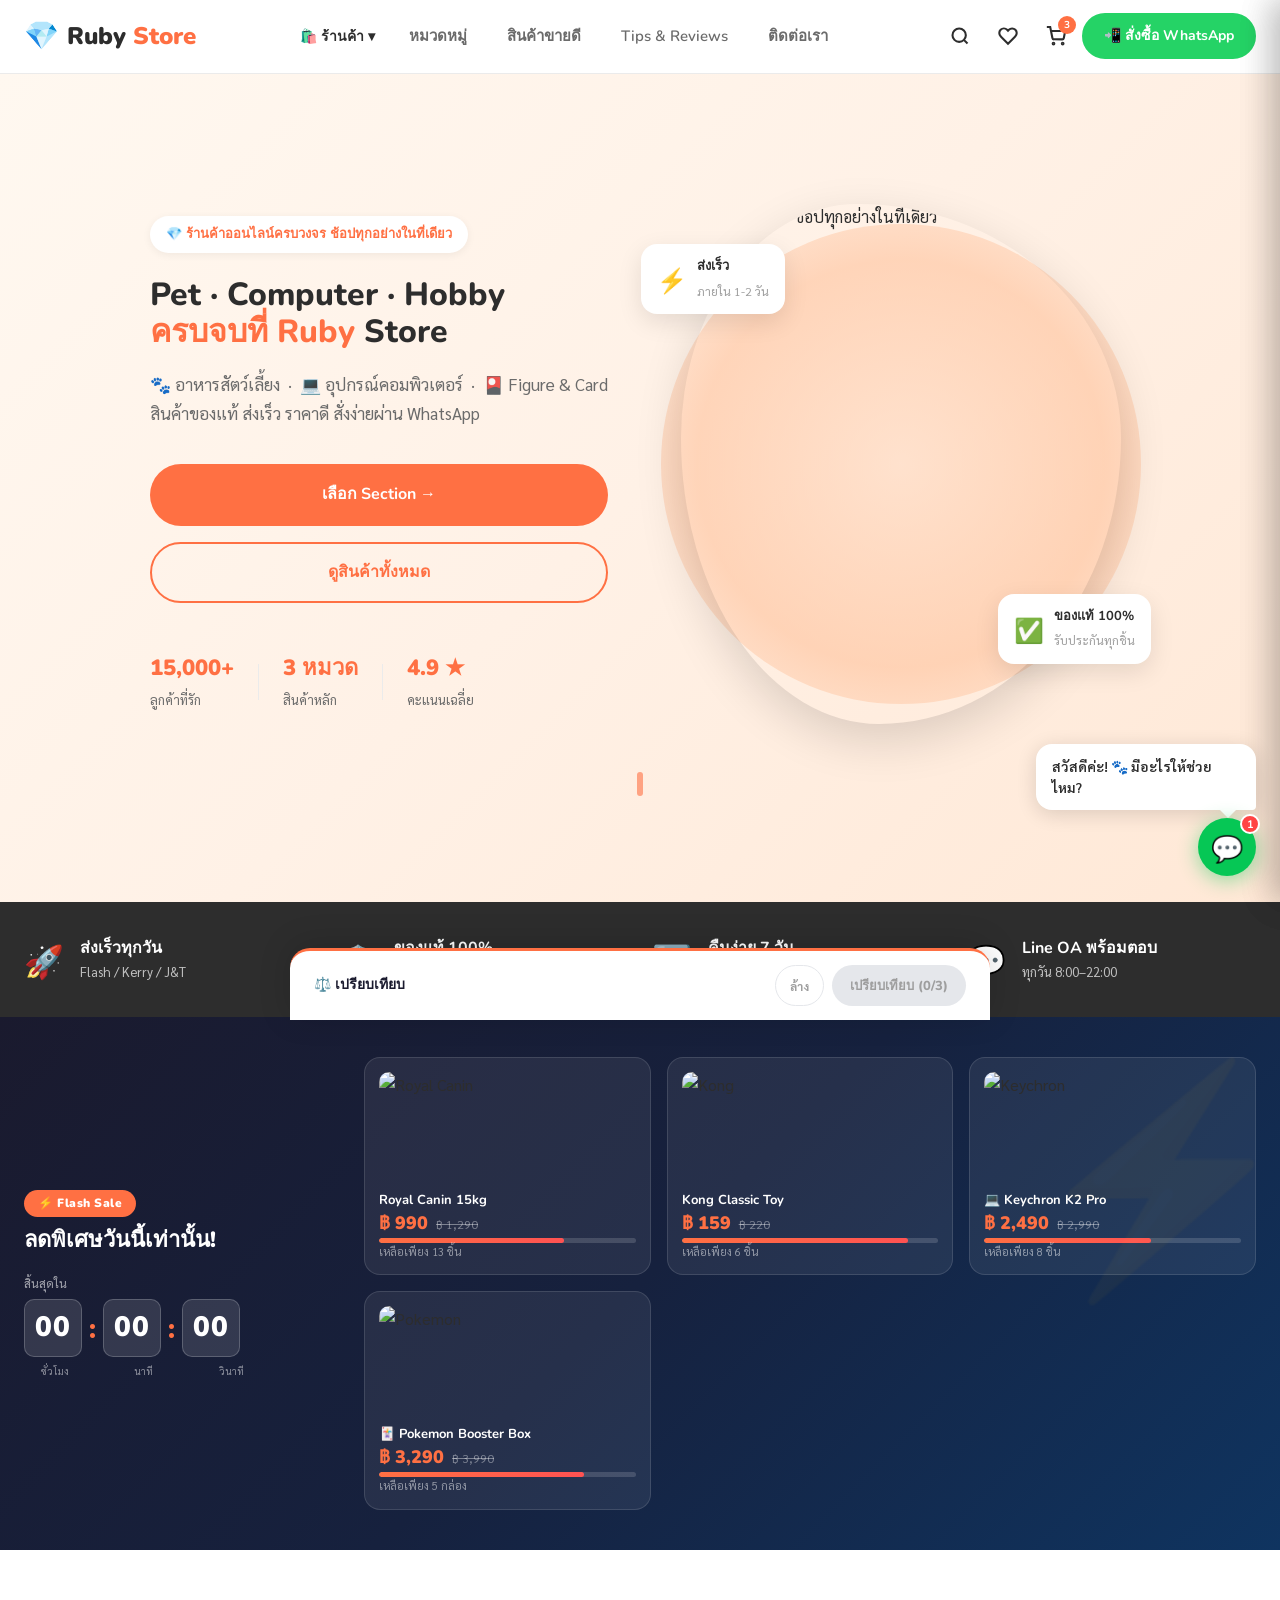
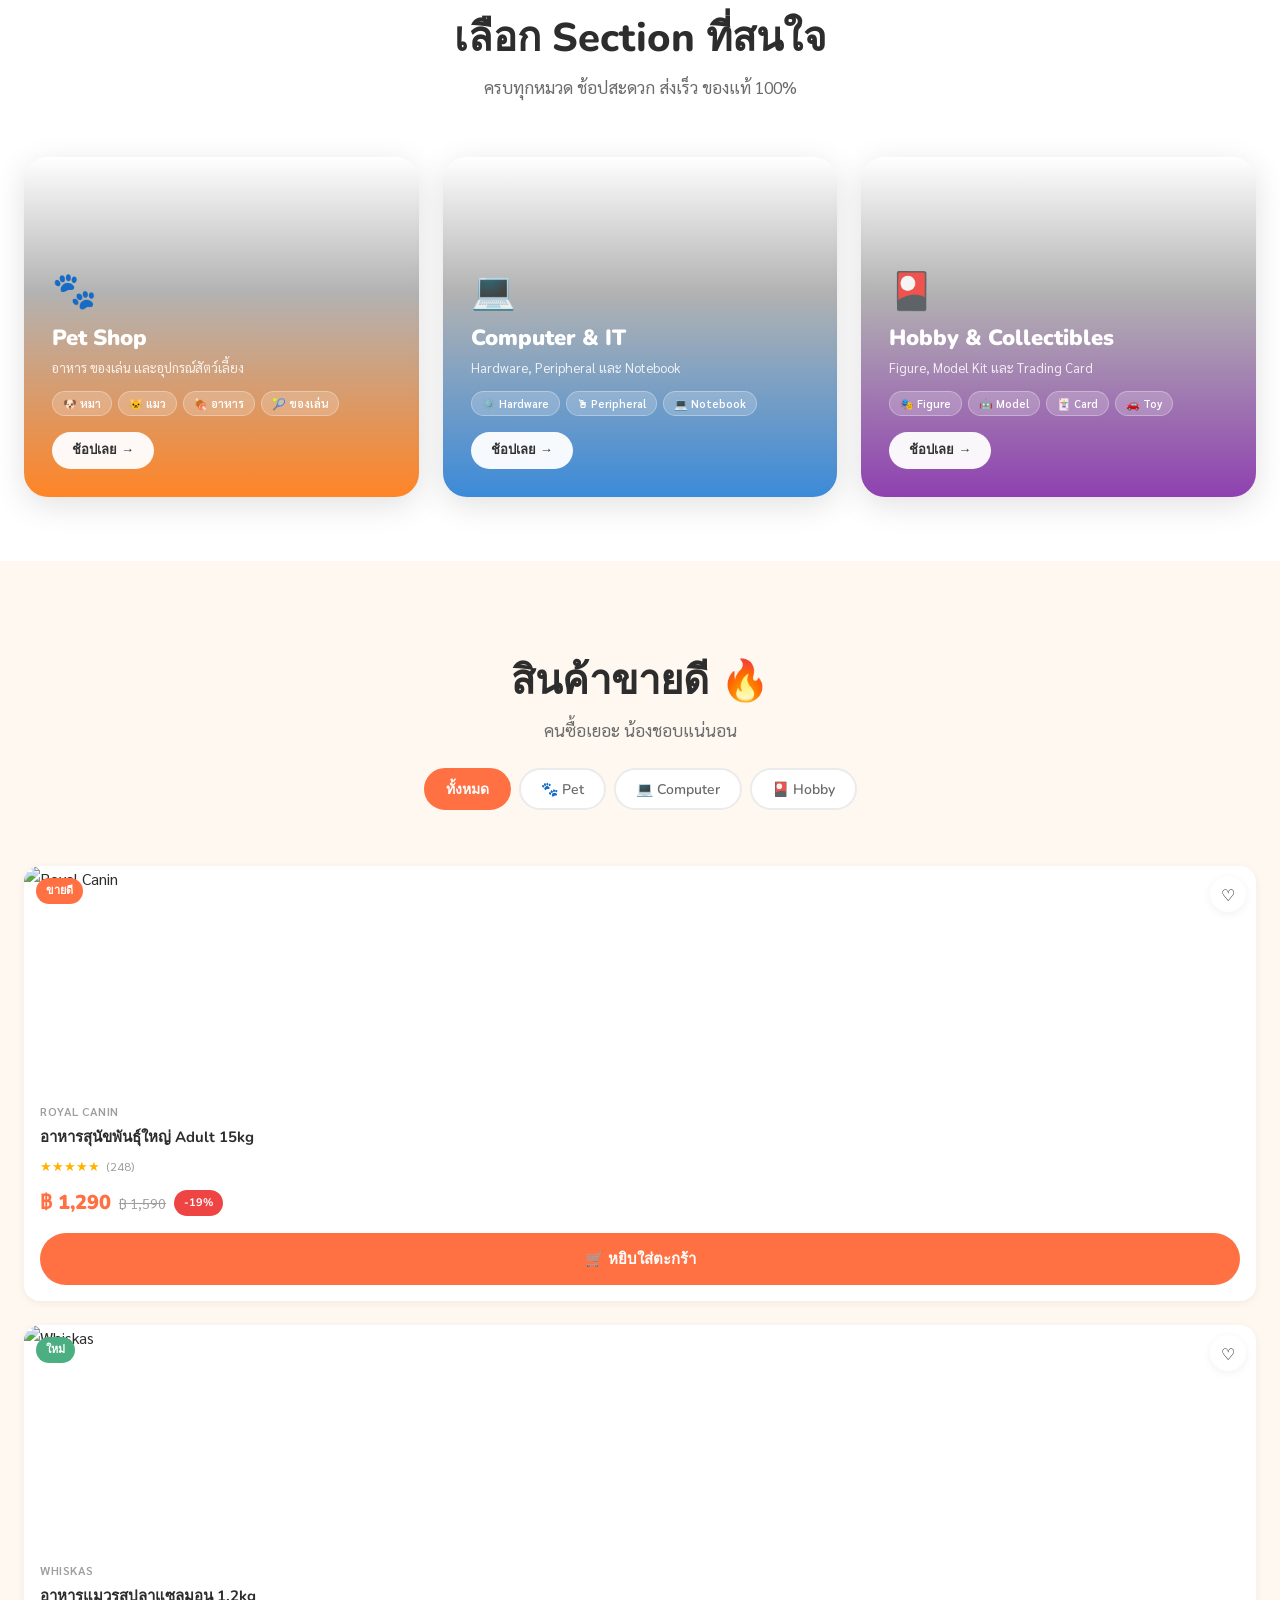
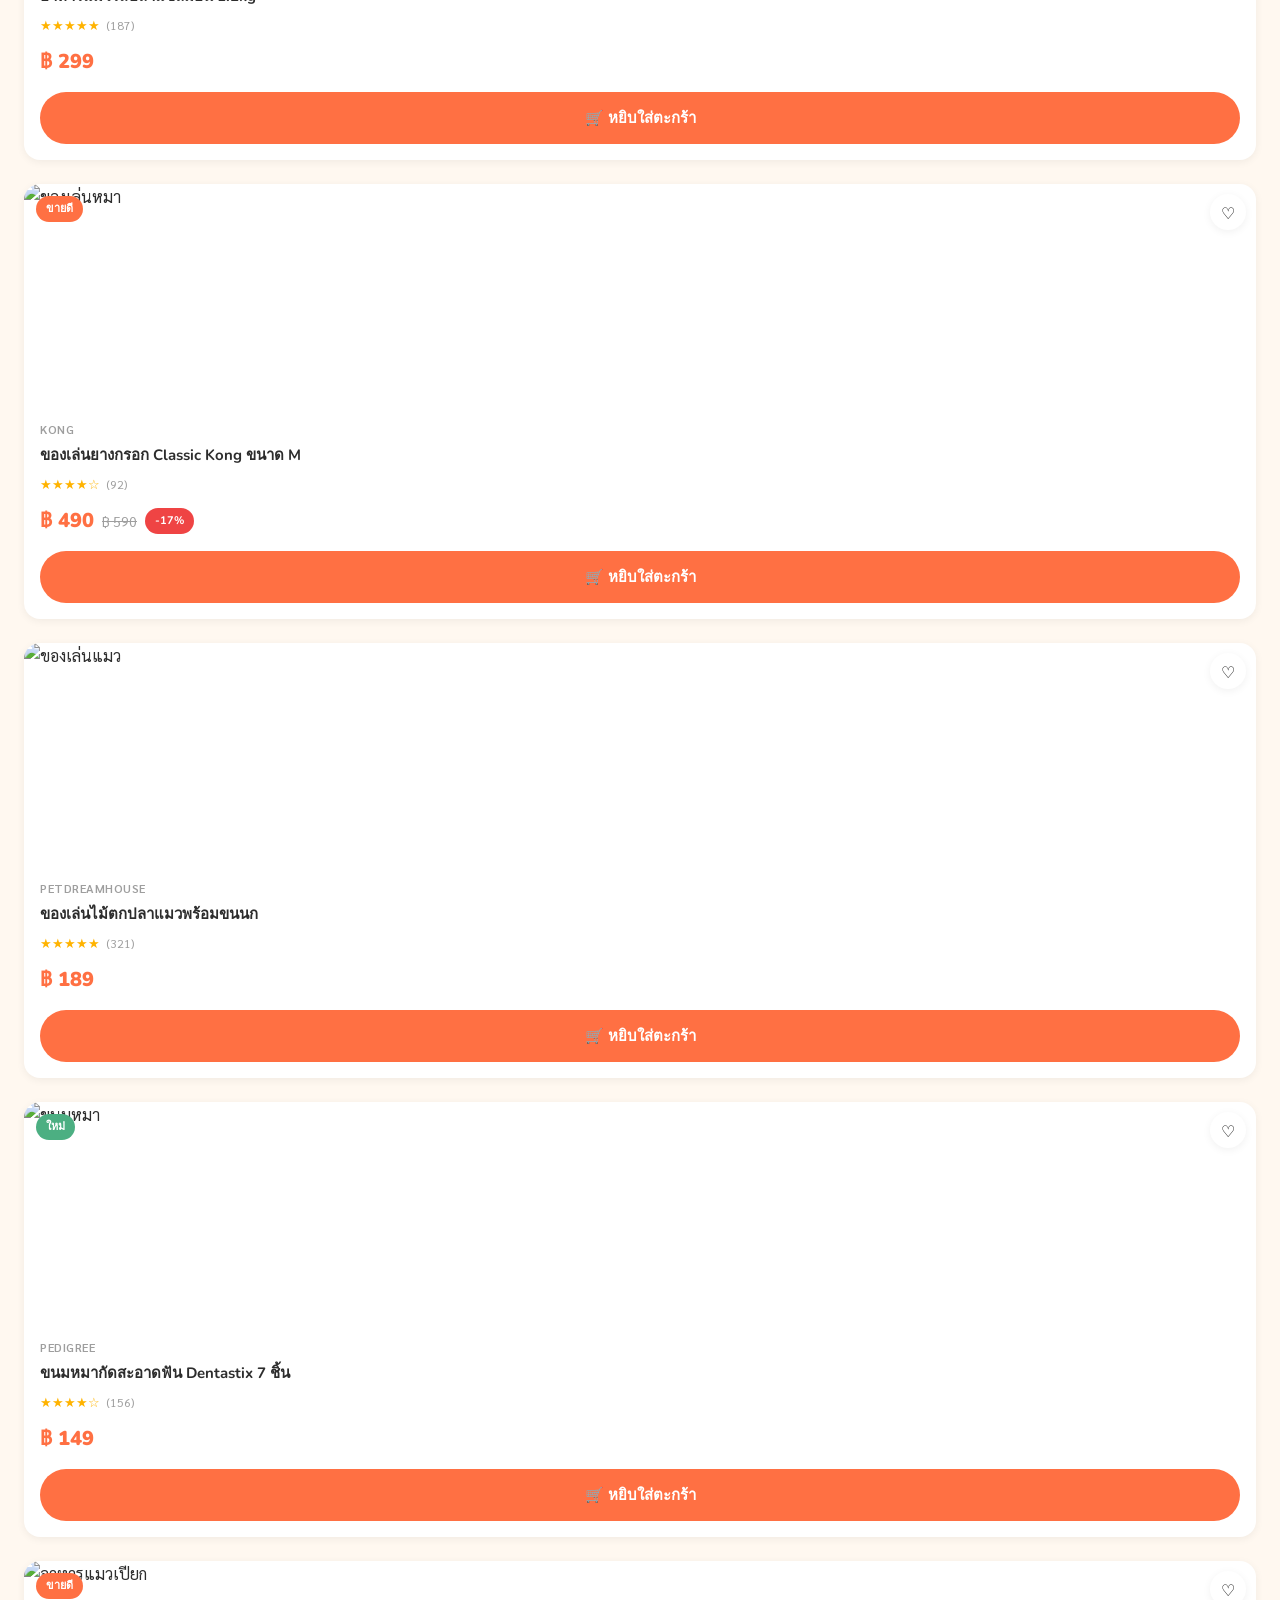
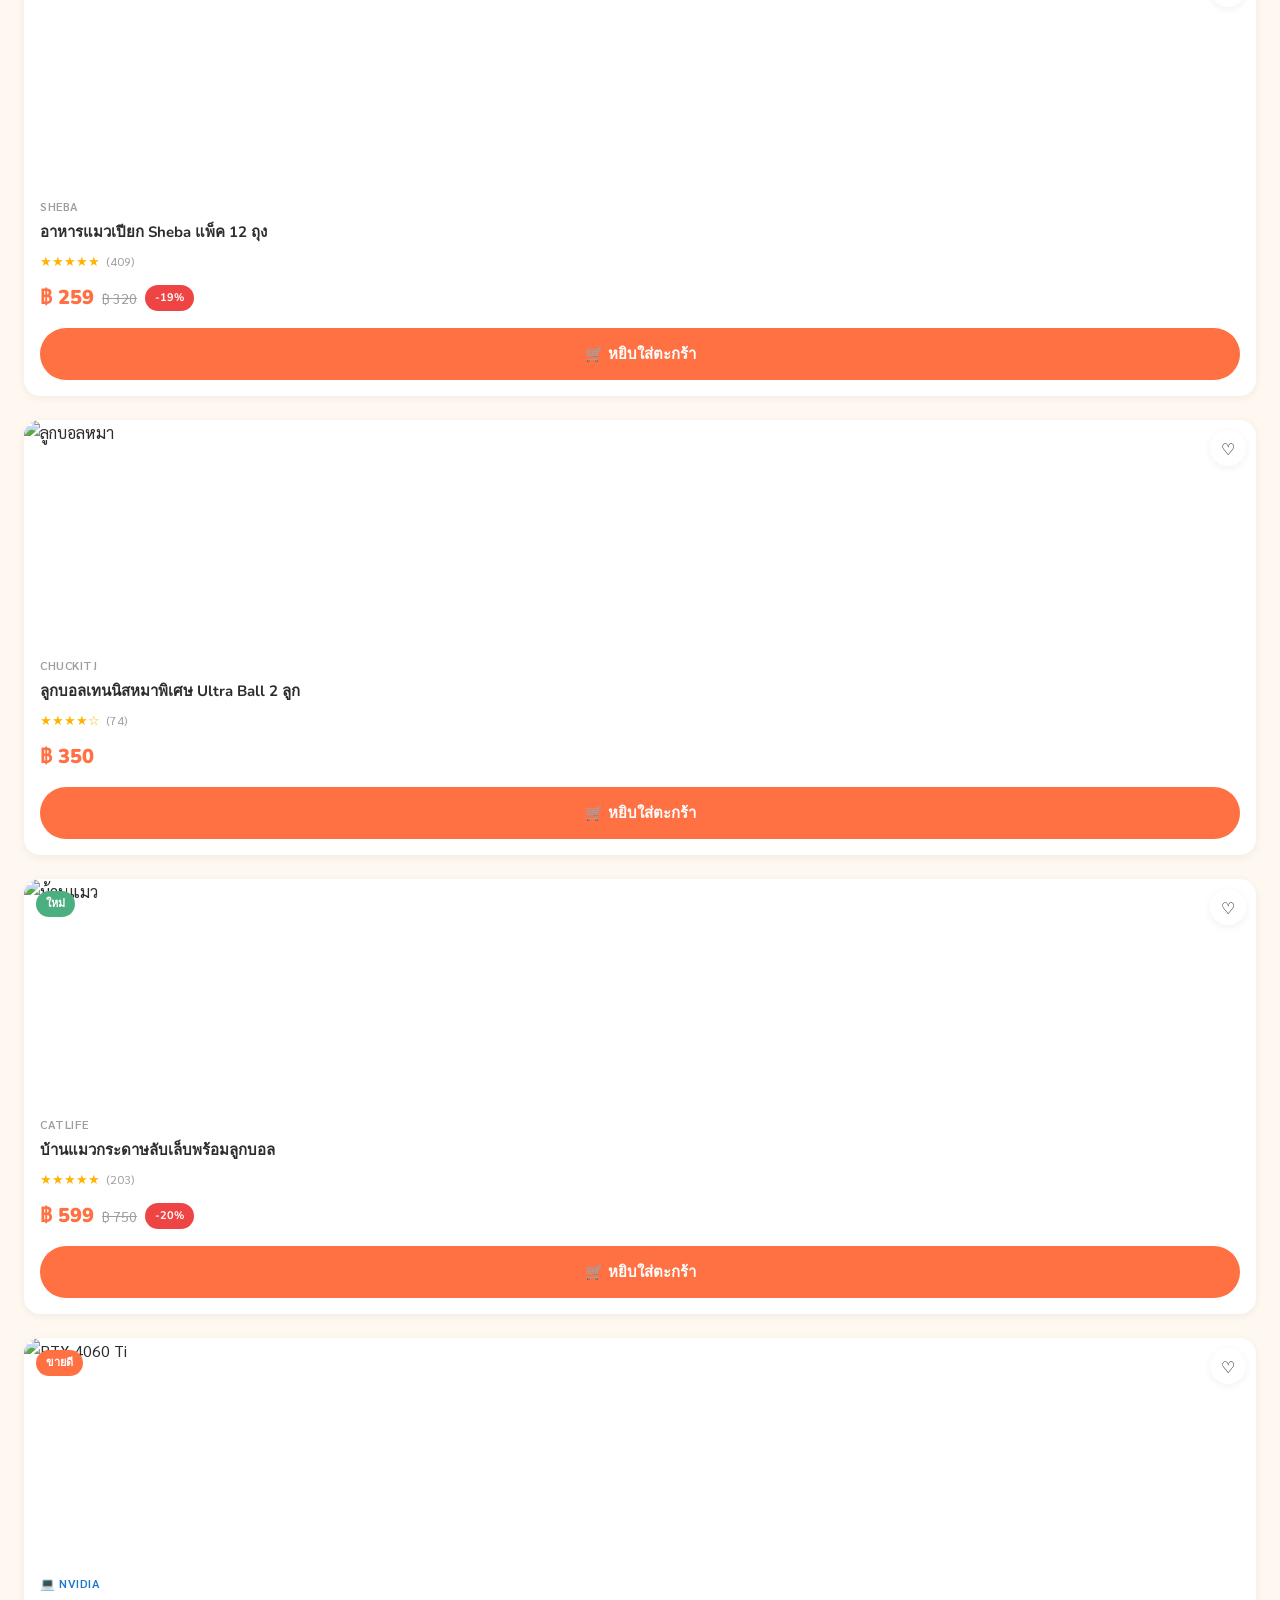
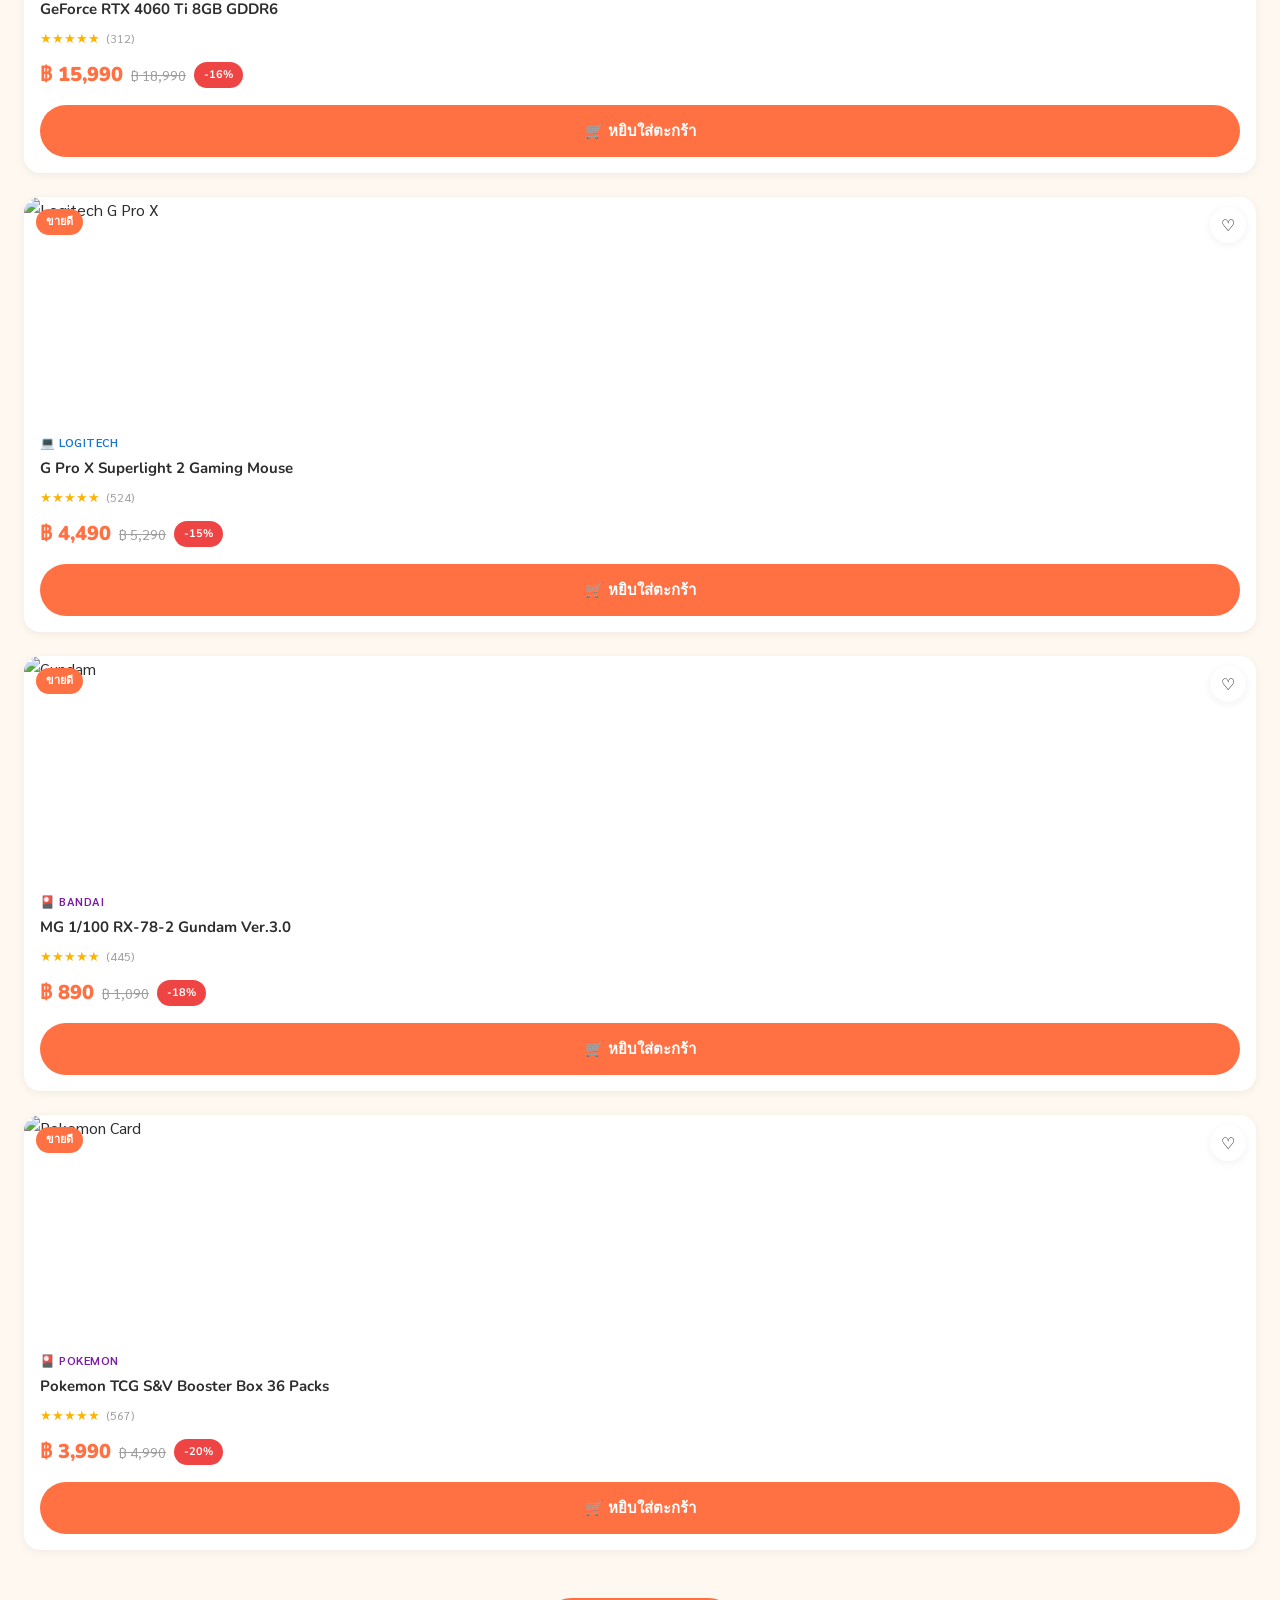
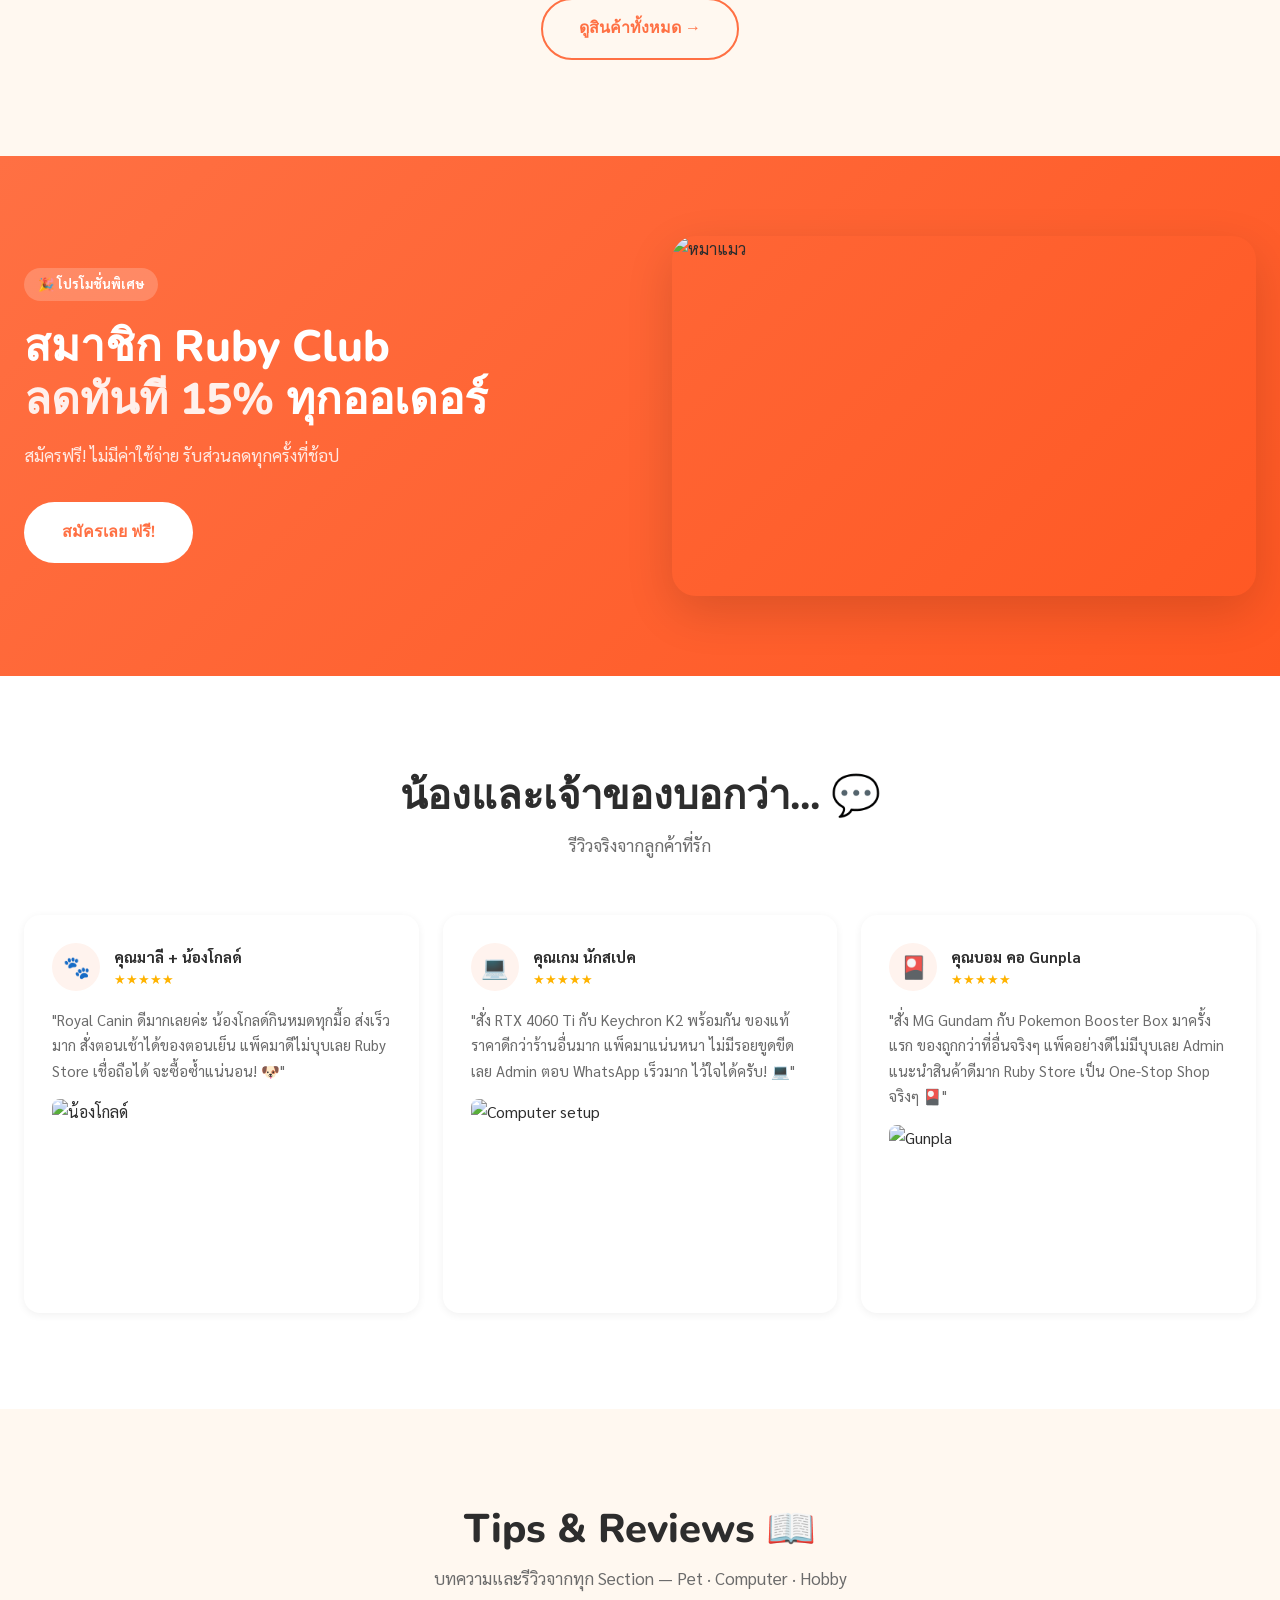
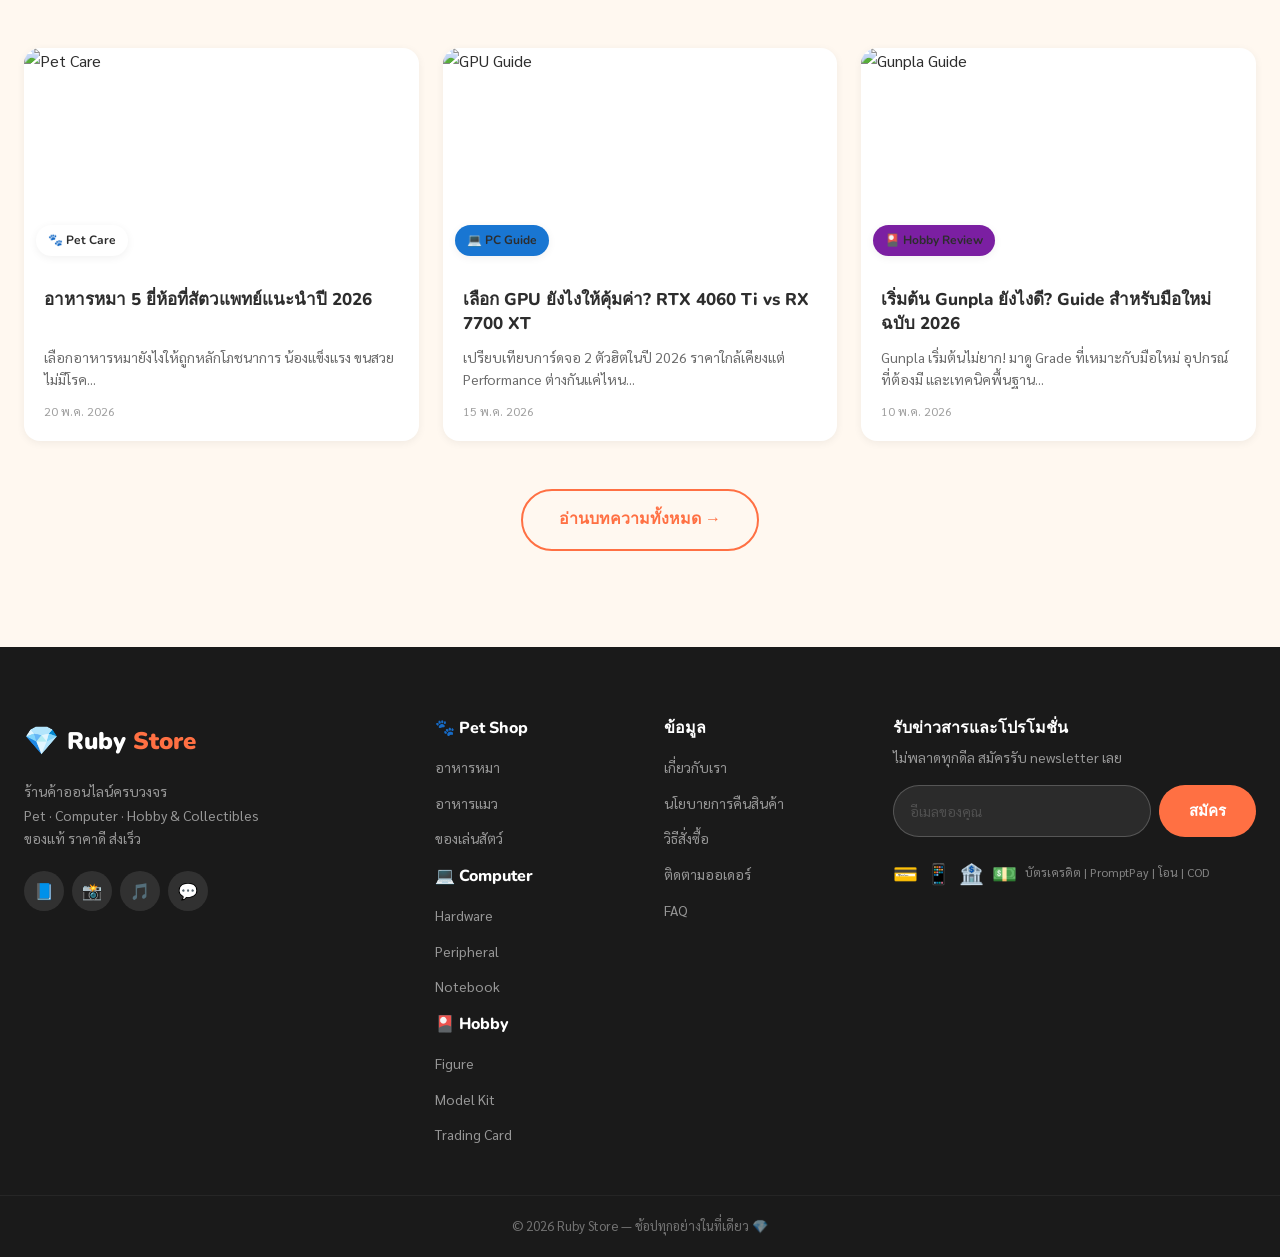
==== commit 6a533292: "feat: complete Ruby Store multi-category UI audit fixes - Fix 13-14: Add category badges (🐾/💻/🎴) + c" ====
--- a/index.html
+++ b/index.html
@@ -119,12 +119,14 @@
             <div class="search-section">
               <div class="search-section__label">🔥 ยอดนิยม</div>
               <div class="search-trending">
-                <span class="search-tag" data-query="Royal Canin">Royal Canin</span>
-                <span class="search-tag" data-query="อาหารแมว">อาหารแมว</span>
-                <span class="search-tag" data-query="ของเล่นหมา">ของเล่นหมา</span>
-                <span class="search-tag" data-query="Whiskas">Whiskas</span>
-                <span class="search-tag" data-query="Kong">Kong</span>
-                <span class="search-tag" data-query="ขนมสุนัข">ขนมสุนัข</span>
+                <span class="search-tag" data-query="Royal Canin">🐾 Royal Canin</span>
+                <span class="search-tag" data-query="RTX 4060">💻 RTX 4060</span>
+                <span class="search-tag" data-query="Gundam">🤖 Gundam</span>
+                <span class="search-tag" data-query="Pokemon Card">🃏 Pokemon Card</span>
+                <span class="search-tag" data-query="Keychron">⌨️ Keychron</span>
+                <span class="search-tag" data-query="Whiskas">🐱 Whiskas</span>
+                <span class="search-tag" data-query="Logitech">🖱 Logitech</span>
+                <span class="search-tag" data-query="Figure">🎭 Figure</span>
               </div>
             </div>
             <div class="search-section">
@@ -132,8 +134,10 @@
               <div class="search-categories">
                 <button class="search-cat-chip" data-cat="dog-food">🐶 อาหารหมา</button>
                 <button class="search-cat-chip" data-cat="cat-food">🐱 อาหารแมว</button>
-                <button class="search-cat-chip" data-cat="dog-toy">🦴 ของเล่นหมา</button>
-                <button class="search-cat-chip" data-cat="cat-toy">🧶 ของเล่นแมว</button>
+                <button class="search-cat-chip" data-cat="hardware">⚙️ Hardware</button>
+                <button class="search-cat-chip" data-cat="peripheral">🖱 Peripheral</button>
+                <button class="search-cat-chip" data-cat="figure">🎭 Figure</button>
+                <button class="search-cat-chip" data-cat="card">🃏 Card</button>
               </div>
             </div>
           </div>
@@ -194,8 +198,8 @@
         <div class="hero__blob"></div>
         <div class="hero__img-wrap">
           <img
-            src="https://images.unsplash.com/photo-1587300003388-59208cc962cb?w=600&q=80"
-            alt="น้องหมาน่ารัก"
+            src="https://images.unsplash.com/photo-1607082348824-0a96f2a4b9da?w=600&q=80"
+            alt="Ruby Store — ช้อปทุกอย่างในที่เดียว"
             class="hero__img"
           />
           <!-- Floating Cards -->
@@ -320,19 +324,36 @@
           </div>
 
           <div class="flash-deal">
-            <a href="product.html?id=P006">
-              <img src="https://images.unsplash.com/photo-1574158622682-e40e69881006?w=200&q=80" alt="Whiskas"/>
+            <a href="shop.html?cat=computer">
+              <img src="https://images.unsplash.com/photo-1587829741301-dc798b83add3?w=200&q=80" alt="Keychron"/>
             </a>
             <div class="flash-deal__info">
-              <div class="flash-deal__name">Whiskas Pouch 24 ซอง</div>
+              <div class="flash-deal__name">💻 Keychron K2 Pro</div>
               <div class="flash-deal__prices">
-                <span class="flash-deal__new">฿ 199</span>
-                <span class="flash-deal__old">฿ 280</span>
+                <span class="flash-deal__new">฿ 2,490</span>
+                <span class="flash-deal__old">฿ 2,990</span>
               </div>
               <div class="flash-deal__bar-wrap">
-                <div class="flash-deal__bar" style="width:55%"></div>
+                <div class="flash-deal__bar" style="width:65%"></div>
               </div>
-              <div class="flash-deal__sold">เหลือเพียง 22 ชิ้น</div>
+              <div class="flash-deal__sold">เหลือเพียง 8 ชิ้น</div>
+            </div>
+          </div>
+
+          <div class="flash-deal">
+            <a href="shop.html?cat=hobby">
+              <img src="https://images.unsplash.com/photo-1613771404784-3a5686aa2be3?w=200&q=80" alt="Pokemon"/>
+            </a>
+            <div class="flash-deal__info">
+              <div class="flash-deal__name">🃏 Pokemon Booster Box</div>
+              <div class="flash-deal__prices">
+                <span class="flash-deal__new">฿ 3,290</span>
+                <span class="flash-deal__old">฿ 3,990</span>
+              </div>
+              <div class="flash-deal__bar-wrap">
+                <div class="flash-deal__bar" style="width:80%"></div>
+              </div>
+              <div class="flash-deal__sold">เหลือเพียง 5 กล่อง</div>
             </div>
           </div>
 
@@ -416,17 +437,16 @@
         <p class="section__sub">คนซื้อเยอะ น้องชอบแน่นอน</p>
         <div class="product-filters">
           <button class="filter-btn active" data-filter="all">ทั้งหมด</button>
-          <button class="filter-btn" data-filter="dog">หมา</button>
-          <button class="filter-btn" data-filter="cat">แมว</button>
-          <button class="filter-btn" data-filter="food">อาหาร</button>
-          <button class="filter-btn" data-filter="toy">ของเล่น</button>
+          <button class="filter-btn" data-filter="pet">🐾 Pet</button>
+          <button class="filter-btn" data-filter="computer">💻 Computer</button>
+          <button class="filter-btn" data-filter="hobby">🎴 Hobby</button>
         </div>
       </div>
 
       <div class="products__grid" id="productsGrid">
 
         <!-- Product 1 -->
-        <div class="product-card" data-category="dog food"
+        <div class="product-card" data-category="dog food pet"
           data-qv-id="P001" data-qv-name="Royal Canin Adult 15kg อาหารสุนัขพันธุ์ใหญ่"
           data-qv-brand="Royal Canin" data-qv-price="1290" data-qv-original="1590"
           data-qv-img="https://images.unsplash.com/photo-1568640347023-a616a30bc3bd?w=700&q=80"
@@ -457,7 +477,7 @@
         </div>
 
         <!-- Product 2 -->
-        <div class="product-card" data-category="cat food"
+        <div class="product-card" data-category="cat food pet"
           data-qv-id="P002" data-qv-name="Whiskas อาหารแมวรสปลาแซลมอน 1.2kg"
           data-qv-brand="Whiskas" data-qv-price="299" data-qv-original=""
           data-qv-img="https://images.unsplash.com/photo-1548366086-7f1b76106622?w=700&q=80"
@@ -486,7 +506,7 @@
         </div>
 
         <!-- Product 3 -->
-        <div class="product-card" data-category="dog toy"
+        <div class="product-card" data-category="dog toy pet"
           data-qv-id="P003" data-qv-name="Kong Classic ของเล่นยางกรอก ขนาด M"
           data-qv-brand="Kong" data-qv-price="490" data-qv-original="590"
           data-qv-img="https://images.unsplash.com/photo-1535294435445-d7249524ef2e?w=700&q=80"
@@ -517,7 +537,7 @@
         </div>
 
         <!-- Product 4 -->
-        <div class="product-card" data-category="cat toy"
+        <div class="product-card" data-category="cat toy pet"
           data-qv-id="P004" data-qv-name="ของเล่นไม้ตกปลาแมวพร้อมขนนก"
           data-qv-brand="PetDreamHouse" data-qv-price="189" data-qv-original=""
           data-qv-img="https://images.unsplash.com/photo-1573865526739-10659fec78a5?w=700&q=80"
@@ -545,7 +565,7 @@
         </div>
 
         <!-- Product 5 -->
-        <div class="product-card" data-category="dog food"
+        <div class="product-card" data-category="dog food pet"
           data-qv-id="P005" data-qv-name="Pedigree Dentastix ขนมกัดฟัน 7 ชิ้น"
           data-qv-brand="Pedigree" data-qv-price="149" data-qv-original=""
           data-qv-img="https://images.unsplash.com/photo-1601758124510-52d02ddb7cbd?w=700&q=80"
@@ -574,7 +594,7 @@
         </div>
 
         <!-- Product 6 -->
-        <div class="product-card" data-category="cat food"
+        <div class="product-card" data-category="cat food pet"
           data-qv-id="P006" data-qv-name="Sheba อาหารแมวเปียก แพ็ค 12 ถุง"
           data-qv-brand="Sheba" data-qv-price="259" data-qv-original="320"
           data-qv-img="https://images.unsplash.com/photo-1592194996308-7b43878e84a6?w=700&q=80"
@@ -605,7 +625,7 @@
         </div>
 
         <!-- Product 7 -->
-        <div class="product-card" data-category="dog toy"
+        <div class="product-card" data-category="dog toy pet"
           data-qv-id="P007" data-qv-name="Chuckit! Ultra Ball ลูกบอลเทนนิส 2 ลูก"
           data-qv-brand="Chuckit!" data-qv-price="350" data-qv-original=""
           data-qv-img="https://images.unsplash.com/photo-1576201836106-db1758fd1c97?w=700&q=80"
@@ -633,7 +653,7 @@
         </div>
 
         <!-- Product 8 -->
-        <div class="product-card" data-category="cat toy"
+        <div class="product-card" data-category="cat toy pet"
           data-qv-id="P008" data-qv-name="CatLife บ้านแมวกระดาษลับเล็บพร้อมลูกบอล"
           data-qv-brand="CatLife" data-qv-price="599" data-qv-original="750"
           data-qv-img="https://images.unsplash.com/photo-1518791841217-8f162f1912da?w=700&q=80"
@@ -663,10 +683,98 @@
           </div>
         </div>
 
+        <!-- Computer 1 -->
+        <div class="product-card" data-category="computer hardware">
+          <div class="product-card__img-wrap">
+            <a href="shop.html?cat=computer"><img src="https://images.unsplash.com/photo-1591488320449-011701bb6704?w=400&q=80" alt="RTX 4060 Ti" /></a>
+            <span class="badge badge--hot">ขายดี</span>
+            <button class="btn-wishlist" data-pid="C001" data-name="RTX 4060 Ti 8GB" data-price="15990" data-img="https://images.unsplash.com/photo-1591488320449-011701bb6704?w=400&q=80" aria-label="บันทึก">♡</button>
+          </div>
+          <div class="product-card__body">
+            <span class="product-card__brand" style="color:#1976D2">💻 NVIDIA</span>
+            <h3 class="product-card__name"><a href="shop.html?cat=computer" style="color:inherit">GeForce RTX 4060 Ti 8GB GDDR6</a></h3>
+            <div class="product-card__rating"><span class="stars">★★★★★</span><span class="rating-count">(312)</span></div>
+            <div class="product-card__price-row">
+              <span class="price">฿ 15,990</span>
+              <span class="price-original">฿ 18,990</span>
+              <span class="badge badge--sale">-16%</span>
+            </div>
+            <button class="btn btn-primary btn-block add-cart" data-id="C001" data-name="RTX 4060 Ti 8GB" data-price="15990" data-img="https://images.unsplash.com/photo-1591488320449-011701bb6704?w=400&q=80">
+              🛒 หยิบใส่ตะกร้า
+            </button>
+          </div>
+        </div>
+
+        <!-- Computer 2 -->
+        <div class="product-card" data-category="computer peripheral">
+          <div class="product-card__img-wrap">
+            <a href="shop.html?cat=computer"><img src="https://images.unsplash.com/photo-1527814050087-3793815479db?w=400&q=80" alt="Logitech G Pro X" /></a>
+            <span class="badge badge--hot">ขายดี</span>
+            <button class="btn-wishlist" data-pid="C002" data-name="Logitech G Pro X Superlight 2" data-price="4490" data-img="https://images.unsplash.com/photo-1527814050087-3793815479db?w=400&q=80" aria-label="บันทึก">♡</button>
+          </div>
+          <div class="product-card__body">
+            <span class="product-card__brand" style="color:#1976D2">💻 Logitech</span>
+            <h3 class="product-card__name"><a href="shop.html?cat=computer" style="color:inherit">G Pro X Superlight 2 Gaming Mouse</a></h3>
+            <div class="product-card__rating"><span class="stars">★★★★★</span><span class="rating-count">(524)</span></div>
+            <div class="product-card__price-row">
+              <span class="price">฿ 4,490</span>
+              <span class="price-original">฿ 5,290</span>
+              <span class="badge badge--sale">-15%</span>
+            </div>
+            <button class="btn btn-primary btn-block add-cart" data-id="C002" data-name="Logitech G Pro X Superlight 2" data-price="4490" data-img="https://images.unsplash.com/photo-1527814050087-3793815479db?w=400&q=80">
+              🛒 หยิบใส่ตะกร้า
+            </button>
+          </div>
+        </div>
+
+        <!-- Hobby 1 -->
+        <div class="product-card" data-category="hobby model">
+          <div class="product-card__img-wrap">
+            <a href="shop.html?cat=hobby"><img src="https://images.unsplash.com/photo-1608889335941-32ac5f2041b9?w=400&q=80" alt="Gundam" /></a>
+            <span class="badge badge--hot">ขายดี</span>
+            <button class="btn-wishlist" data-pid="H001" data-name="MG Gundam RX-78-2 Ver.3.0" data-price="890" data-img="https://images.unsplash.com/photo-1608889335941-32ac5f2041b9?w=400&q=80" aria-label="บันทึก">♡</button>
+          </div>
+          <div class="product-card__body">
+            <span class="product-card__brand" style="color:#7B1FA2">🎴 Bandai</span>
+            <h3 class="product-card__name"><a href="shop.html?cat=hobby" style="color:inherit">MG 1/100 RX-78-2 Gundam Ver.3.0</a></h3>
+            <div class="product-card__rating"><span class="stars">★★★★★</span><span class="rating-count">(445)</span></div>
+            <div class="product-card__price-row">
+              <span class="price">฿ 890</span>
+              <span class="price-original">฿ 1,090</span>
+              <span class="badge badge--sale">-18%</span>
+            </div>
+            <button class="btn btn-primary btn-block add-cart" data-id="H001" data-name="MG Gundam RX-78-2 Ver.3.0" data-price="890" data-img="https://images.unsplash.com/photo-1608889335941-32ac5f2041b9?w=400&q=80">
+              🛒 หยิบใส่ตะกร้า
+            </button>
+          </div>
+        </div>
+
+        <!-- Hobby 2 -->
+        <div class="product-card" data-category="hobby card">
+          <div class="product-card__img-wrap">
+            <a href="shop.html?cat=hobby"><img src="https://images.unsplash.com/photo-1613771404784-3a5686aa2be3?w=400&q=80" alt="Pokemon Card" /></a>
+            <span class="badge badge--hot">ขายดี</span>
+            <button class="btn-wishlist" data-pid="H005" data-name="Pokemon TCG Booster Box" data-price="3990" data-img="https://images.unsplash.com/photo-1613771404784-3a5686aa2be3?w=400&q=80" aria-label="บันทึก">♡</button>
+          </div>
+          <div class="product-card__body">
+            <span class="product-card__brand" style="color:#7B1FA2">🎴 Pokemon</span>
+            <h3 class="product-card__name"><a href="shop.html?cat=hobby" style="color:inherit">Pokemon TCG S&V Booster Box 36 Packs</a></h3>
+            <div class="product-card__rating"><span class="stars">★★★★★</span><span class="rating-count">(567)</span></div>
+            <div class="product-card__price-row">
+              <span class="price">฿ 3,990</span>
+              <span class="price-original">฿ 4,990</span>
+              <span class="badge badge--sale">-20%</span>
+            </div>
+            <button class="btn btn-primary btn-block add-cart" data-id="H005" data-name="Pokemon TCG Booster Box" data-price="3990" data-img="https://images.unsplash.com/photo-1613771404784-3a5686aa2be3?w=400&q=80">
+              🛒 หยิบใส่ตะกร้า
+            </button>
+          </div>
+        </div>
+
       </div>
 
       <div class="section__footer">
-        <a href="#" class="btn btn-outline btn-lg">ดูสินค้าทั้งหมด →</a>
+        <a href="shop.html" class="btn btn-outline btn-lg">ดูสินค้าทั้งหมด →</a>
       </div>
     </div>
   </section>
@@ -698,47 +806,47 @@
 
         <div class="review-card">
           <div class="review-card__header">
-            <div class="reviewer-avatar">🐶</div>
+            <div class="reviewer-avatar">🐾</div>
             <div>
               <strong>คุณมาลี + น้องโกลด์</strong>
               <div class="stars">★★★★★</div>
             </div>
           </div>
           <p class="review-card__text">
-            "น้องโกลด์ชอบ Royal Canin มากเลยค่ะ กินหมดทุกมื้อ ส่งเร็วมาก
-            สั่งตอนเช้าได้ของตอนเย็นเลย แพ็คมาดีไม่บุบเลย จะซื้อซ้ำแน่นอน!"
+            "Royal Canin ดีมากเลยค่ะ น้องโกลด์กินหมดทุกมื้อ ส่งเร็วมาก สั่งตอนเช้าได้ของตอนเย็น
+            แพ็คมาดีไม่บุบเลย Ruby Store เชื่อถือได้ จะซื้อซ้ำแน่นอน! 🐶"
           </p>
           <img src="https://images.unsplash.com/photo-1552053831-71594a27632d?w=200&q=80" alt="น้องโกลด์" class="review-card__pet-img" />
         </div>
 
         <div class="review-card">
           <div class="review-card__header">
-            <div class="reviewer-avatar">🐱</div>
+            <div class="reviewer-avatar">💻</div>
             <div>
-              <strong>คุณต้น + น้องมะม่วง</strong>
+              <strong>คุณเกม นักสเปค</strong>
               <div class="stars">★★★★★</div>
             </div>
           </div>
           <p class="review-card__text">
-            "ไม้ตกปลาตัวนี้น้องมะม่วงเล่นทุกวันเลยครับ คุ้มมากๆ
-            ราคาถูก คุณภาพดี ร้านนี้ดีทั้งสินค้าและบริการ Line ตอบเร็วมาก"
+            "สั่ง RTX 4060 Ti กับ Keychron K2 พร้อมกัน ของแท้ราคาดีกว่าร้านอื่นมาก
+            แพ็คมาแน่นหนา ไม่มีรอยขูดขีดเลย Admin ตอบ WhatsApp เร็วมาก ไว้ใจได้ครับ! 💻"
           </p>
-          <img src="https://images.unsplash.com/photo-1574158622682-e40e69881006?w=200&q=80" alt="น้องมะม่วง" class="review-card__pet-img" />
+          <img src="https://images.unsplash.com/photo-1547082299-de196ea013d6?w=200&q=80" alt="Computer setup" class="review-card__pet-img" />
         </div>
 
         <div class="review-card">
           <div class="review-card__header">
-            <div class="reviewer-avatar">🐕</div>
+            <div class="reviewer-avatar">🎴</div>
             <div>
-              <strong>คุณนิด + น้องลัคกี้</strong>
+              <strong>คุณบอม คอ Gunpla</strong>
               <div class="stars">★★★★★</div>
             </div>
           </div>
           <p class="review-card__text">
-            "สั่งขนม Dentastix ให้น้องลัคกี้ เขากัดทุกวันเลยค่ะ ฟันสะอาดขึ้นเห็นได้ชัด
-            Ruby Pet เชื่อถือได้มาก ซื้อมาหลายครั้งแล้ว ไม่เคยผิดหวัง!"
+            "สั่ง MG Gundam กับ Pokemon Booster Box มาครั้งแรก ของถูกกว่าที่อื่นจริงๆ
+            แพ็คอย่างดีไม่มีบุบเลย Admin แนะนำสินค้าดีมาก Ruby Store เป็น One-Stop Shop จริงๆ 🎴"
           </p>
-          <img src="https://images.unsplash.com/photo-1587300003388-59208cc962cb?w=200&q=80" alt="น้องลัคกี้" class="review-card__pet-img" />
+          <img src="https://images.unsplash.com/photo-1608889335941-32ac5f2041b9?w=200&q=80" alt="Gunpla" class="review-card__pet-img" />
         </div>
 
       </div>
@@ -760,45 +868,45 @@
   <section class="section section--gray" id="blog">
     <div class="container">
       <div class="section__header">
-        <h2 class="section__title">Pet Care Tips 📖</h2>
-        <p class="section__sub">ความรู้ดีๆ เพื่อน้องที่รัก</p>
+        <h2 class="section__title">Tips & Reviews 📖</h2>
+        <p class="section__sub">บทความและรีวิวจากทุก Section — Pet · Computer · Hobby</p>
       </div>
 
       <div class="blog__grid">
 
         <a href="#" class="blog-card">
           <div class="blog-card__img-wrap">
-            <img src="https://images.unsplash.com/photo-1587300003388-59208cc962cb?w=500&q=80" alt="อาหารหมา" />
-            <span class="blog-card__tag">🐶 น้องหมา</span>
+            <img src="https://images.unsplash.com/photo-1587300003388-59208cc962cb?w=500&q=80" alt="Pet Care" />
+            <span class="blog-card__tag">🐾 Pet Care</span>
           </div>
           <div class="blog-card__body">
             <h3>อาหารหมา 5 ยี่ห้อที่สัตวแพทย์แนะนำปี 2026</h3>
-            <p>เลือกอาหารหมายังไงให้ถูกหลักโภชนาการ น้องแข็งแรง ขนสวย...</p>
-            <span class="blog-card__date">15 พ.ค. 2026</span>
+            <p>เลือกอาหารหมายังไงให้ถูกหลักโภชนาการ น้องแข็งแรง ขนสวย ไม่มีโรค...</p>
+            <span class="blog-card__date">20 พ.ค. 2026</span>
           </div>
         </a>
 
         <a href="#" class="blog-card">
           <div class="blog-card__img-wrap">
-            <img src="https://images.unsplash.com/photo-1514888286974-6c03e2ca1dba?w=500&q=80" alt="แมว" />
-            <span class="blog-card__tag">🐱 น้องแมว</span>
+            <img src="https://images.unsplash.com/photo-1591488320449-011701bb6704?w=500&q=80" alt="GPU Guide" />
+            <span class="blog-card__tag" style="background:#1976D2">💻 PC Guide</span>
           </div>
           <div class="blog-card__body">
-            <h3>ทำไมแมวถึงไม่กินอาหาร? วิธีแก้ที่ได้ผลจริง</h3>
-            <p>หลายคนเจอปัญหาแมวเบื่ออาหาร มาดูสาเหตุและวิธีจัดการ...</p>
-            <span class="blog-card__date">10 พ.ค. 2026</span>
+            <h3>เลือก GPU ยังไงให้คุ้มค่า? RTX 4060 Ti vs RX 7700 XT</h3>
+            <p>เปรียบเทียบการ์ดจอ 2 ตัวฮิตในปี 2026 ราคาใกล้เคียงแต่ Performance ต่างกันแค่ไหน...</p>
+            <span class="blog-card__date">15 พ.ค. 2026</span>
           </div>
         </a>
 
         <a href="#" class="blog-card">
           <div class="blog-card__img-wrap">
-            <img src="https://images.unsplash.com/photo-1601758228041-f3b2795255f1?w=500&q=80" alt="ของเล่น" />
-            <span class="blog-card__tag">🎾 ของเล่น</span>
+            <img src="https://images.unsplash.com/photo-1608889335941-32ac5f2041b9?w=500&q=80" alt="Gunpla Guide" />
+            <span class="blog-card__tag" style="background:#7B1FA2">🎴 Hobby Review</span>
           </div>
           <div class="blog-card__body">
-            <h3>ของเล่นแบบไหนดีที่สุดสำหรับหมาแต่ละสายพันธุ์?</h3>
-            <p>ของเล่นที่ดีช่วยให้น้องออกกำลัง ไม่เบื่อ และไม่ทำลายของในบ้าน...</p>
-            <span class="blog-card__date">5 พ.ค. 2026</span>
+            <h3>เริ่มต้น Gunpla ยังไงดี? Guide สำหรับมือใหม่ฉบับ 2026</h3>
+            <p>Gunpla เริ่มต้นไม่ยาก! มาดู Grade ที่เหมาะกับมือใหม่ อุปกรณ์ที่ต้องมี และเทคนิคพื้นฐาน...</p>
+            <span class="blog-card__date">10 พ.ค. 2026</span>
           </div>
         </a>
 
@@ -816,10 +924,10 @@
 
       <div class="footer__brand">
         <div class="logo" style="color:white">
-          <span class="logo__icon">🐾</span>
-          <span class="logo__text">Ruby<span style="color:#FF7043"> Pet</span></span>
-        </div>
-        <p>ร้านอาหารและของเล่นสัตว์เลี้ยง<br/>คุณภาพดี ราคาเป็นมิตร ส่งเร็ว</p>
+          <span class="logo__icon">💎</span>
+          <span class="logo__text">Ruby<span style="color:#FF7043"> Store</span></span>
+        </div>
+        <p>ร้านค้าออนไลน์ครบวงจร<br/>Pet · Computer · Hobby &amp; Collectibles<br/>ของแท้ ราคาดี ส่งเร็ว</p>
         <div class="footer__socials">
           <a href="#" class="social-btn" aria-label="Facebook">📘</a>
           <a href="#" class="social-btn" aria-label="Instagram">📸</a>
@@ -829,13 +937,23 @@
       </div>
 
       <div class="footer__links">
-        <h4>สินค้า</h4>
+        <h4>🐾 Pet Shop</h4>
         <ul>
-          <li><a href="#bestsellers" class="footer-cat-link" data-filter="dog">อาหารหมา</a></li>
-          <li><a href="#bestsellers" class="footer-cat-link" data-filter="cat">อาหารแมว</a></li>
-          <li><a href="#bestsellers" class="footer-cat-link" data-filter="toy">ของเล่นหมา</a></li>
-          <li><a href="#bestsellers" class="footer-cat-link" data-filter="toy">ของเล่นแมว</a></li>
-          <li><a href="#bestsellers" class="footer-cat-link" data-filter="food">ขนมสัตว์เลี้ยง</a></li>
+          <li><a href="shop.html?cat=pet&sub=dog">อาหารหมา</a></li>
+          <li><a href="shop.html?cat=pet&sub=cat">อาหารแมว</a></li>
+          <li><a href="shop.html?cat=pet&sub=toy">ของเล่นสัตว์</a></li>
+        </ul>
+        <h4 style="margin-top:16px">💻 Computer</h4>
+        <ul>
+          <li><a href="shop.html?cat=computer&sub=hardware">Hardware</a></li>
+          <li><a href="shop.html?cat=computer&sub=peripheral">Peripheral</a></li>
+          <li><a href="shop.html?cat=computer&sub=notebook">Notebook</a></li>
+        </ul>
+        <h4 style="margin-top:16px">🎴 Hobby</h4>
+        <ul>
+          <li><a href="shop.html?cat=hobby&sub=figure">Figure</a></li>
+          <li><a href="shop.html?cat=hobby&sub=model">Model Kit</a></li>
+          <li><a href="shop.html?cat=hobby&sub=card">Trading Card</a></li>
         </ul>
       </div>
 
@@ -867,7 +985,7 @@
 
     <div class="footer__bottom">
       <div class="container">
-        <p>© 2026 Ruby Pet Shop — Made with ❤️ for น้องทุกตัว</p>
+        <p>© 2026 Ruby Store — ช้อปทุกอย่างในที่เดียว 💎</p>
       </div>
     </div>
   </footer>
--- a/style.css
+++ b/style.css
@@ -2545,3 +2545,35 @@
   .nav-mega__panel { min-width: 90vw; flex-direction: column; gap: 12px; padding: 20px; }
   .mega-divider { width: 100%; height: 1px; margin: 4px 0; }
 }
+
+/* ── Mega Menu Mobile (Fix 15) ────────────── */
+@media (max-width: 768px) {
+  /* Inside open mobile nav, mega trigger looks like a normal nav link */
+  .nav__links.open .nav-mega { position: static; width: 100%; }
+  .nav__links.open .nav-mega__trigger {
+    width: 100%;
+    text-align: left;
+    background: none;
+    border-radius: 10px;
+    padding: 10px 14px;
+    font-size: 15px;
+    color: var(--text-d);
+    font-weight: 600;
+  }
+  /* Panel: not absolutely positioned — drops inline below trigger */
+  .nav__links.open .nav-mega__panel {
+    position: static;
+    transform: none;
+    box-shadow: none;
+    border: 1px solid var(--border);
+    border-radius: 12px;
+    margin: 6px 0 8px;
+    padding: 16px;
+    display: none;
+    flex-direction: column;
+    gap: 12px;
+  }
+  .nav__links.open .nav-mega.open .nav-mega__panel { display: flex; }
+  .nav__links.open .nav-mega__panel::before { display: none; }
+  .nav__links.open .mega-divider { width: 100%; height: 1px; margin: 0; }
+}
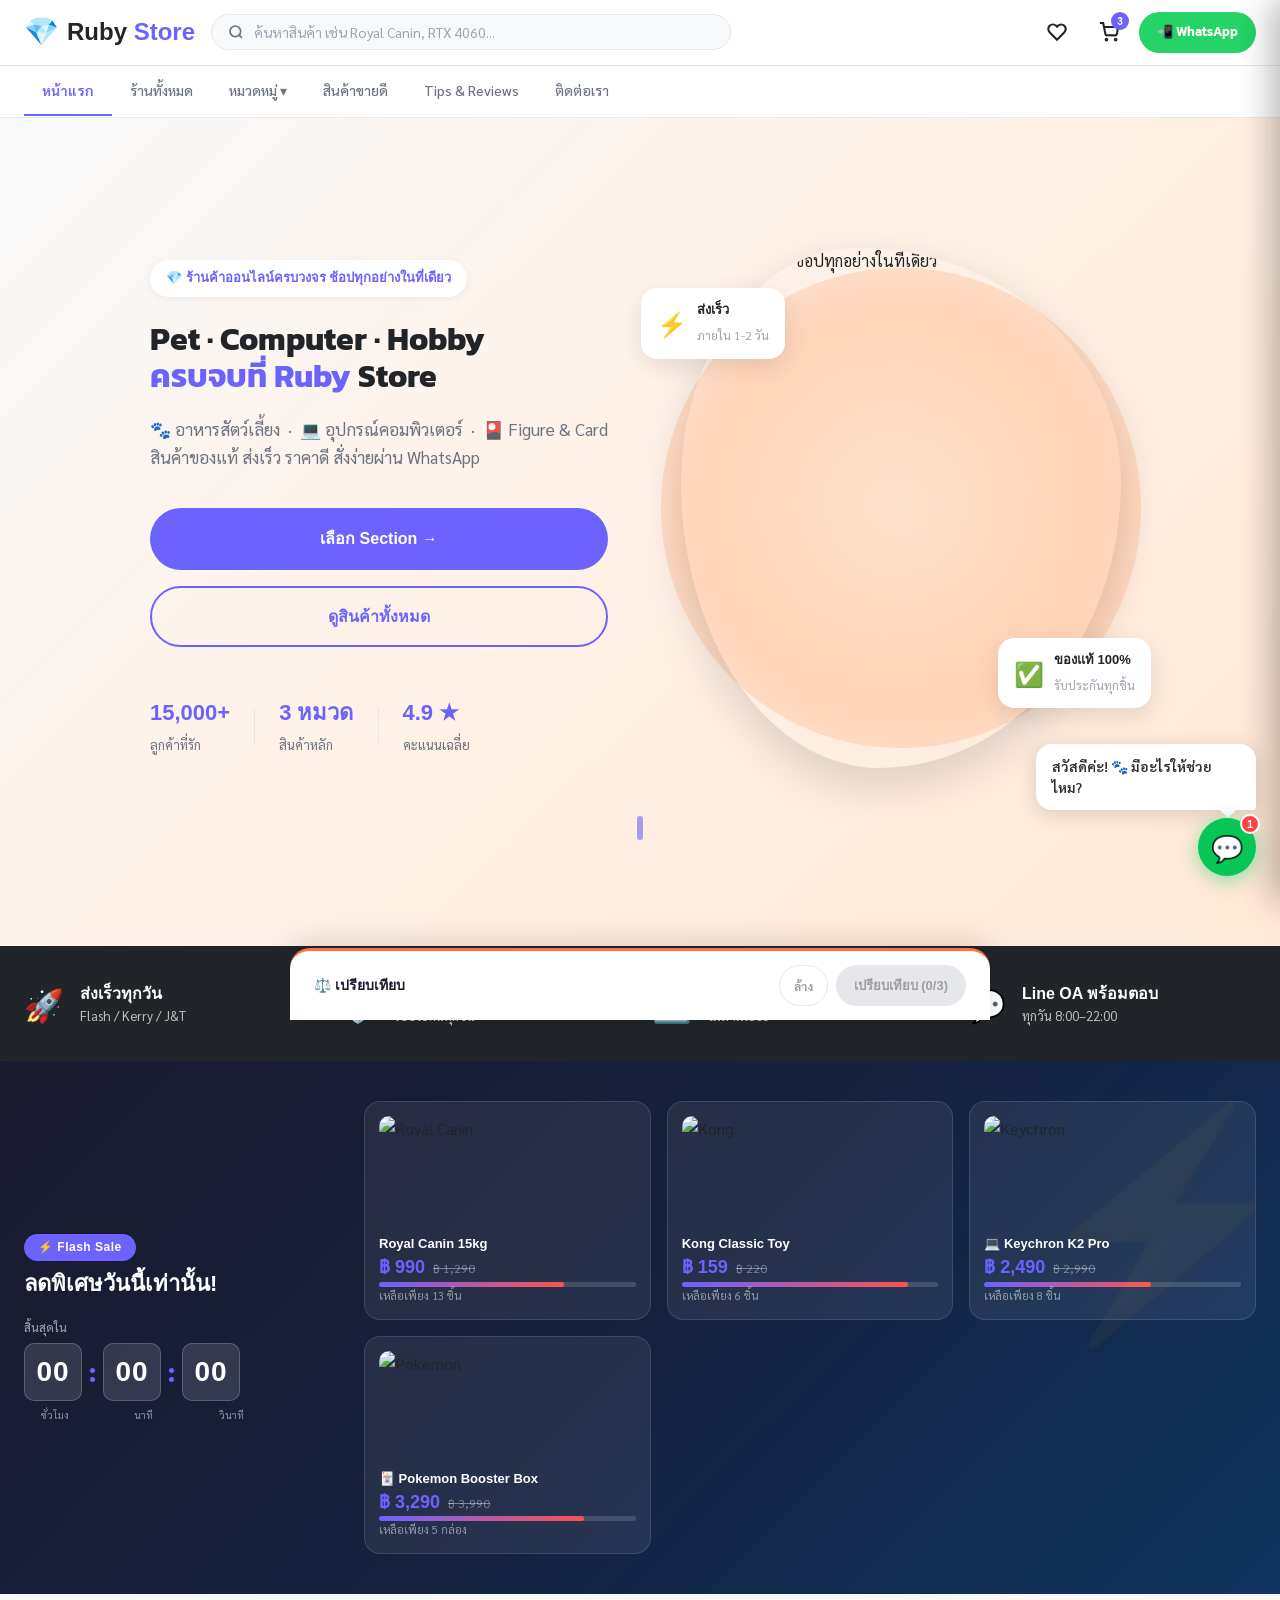
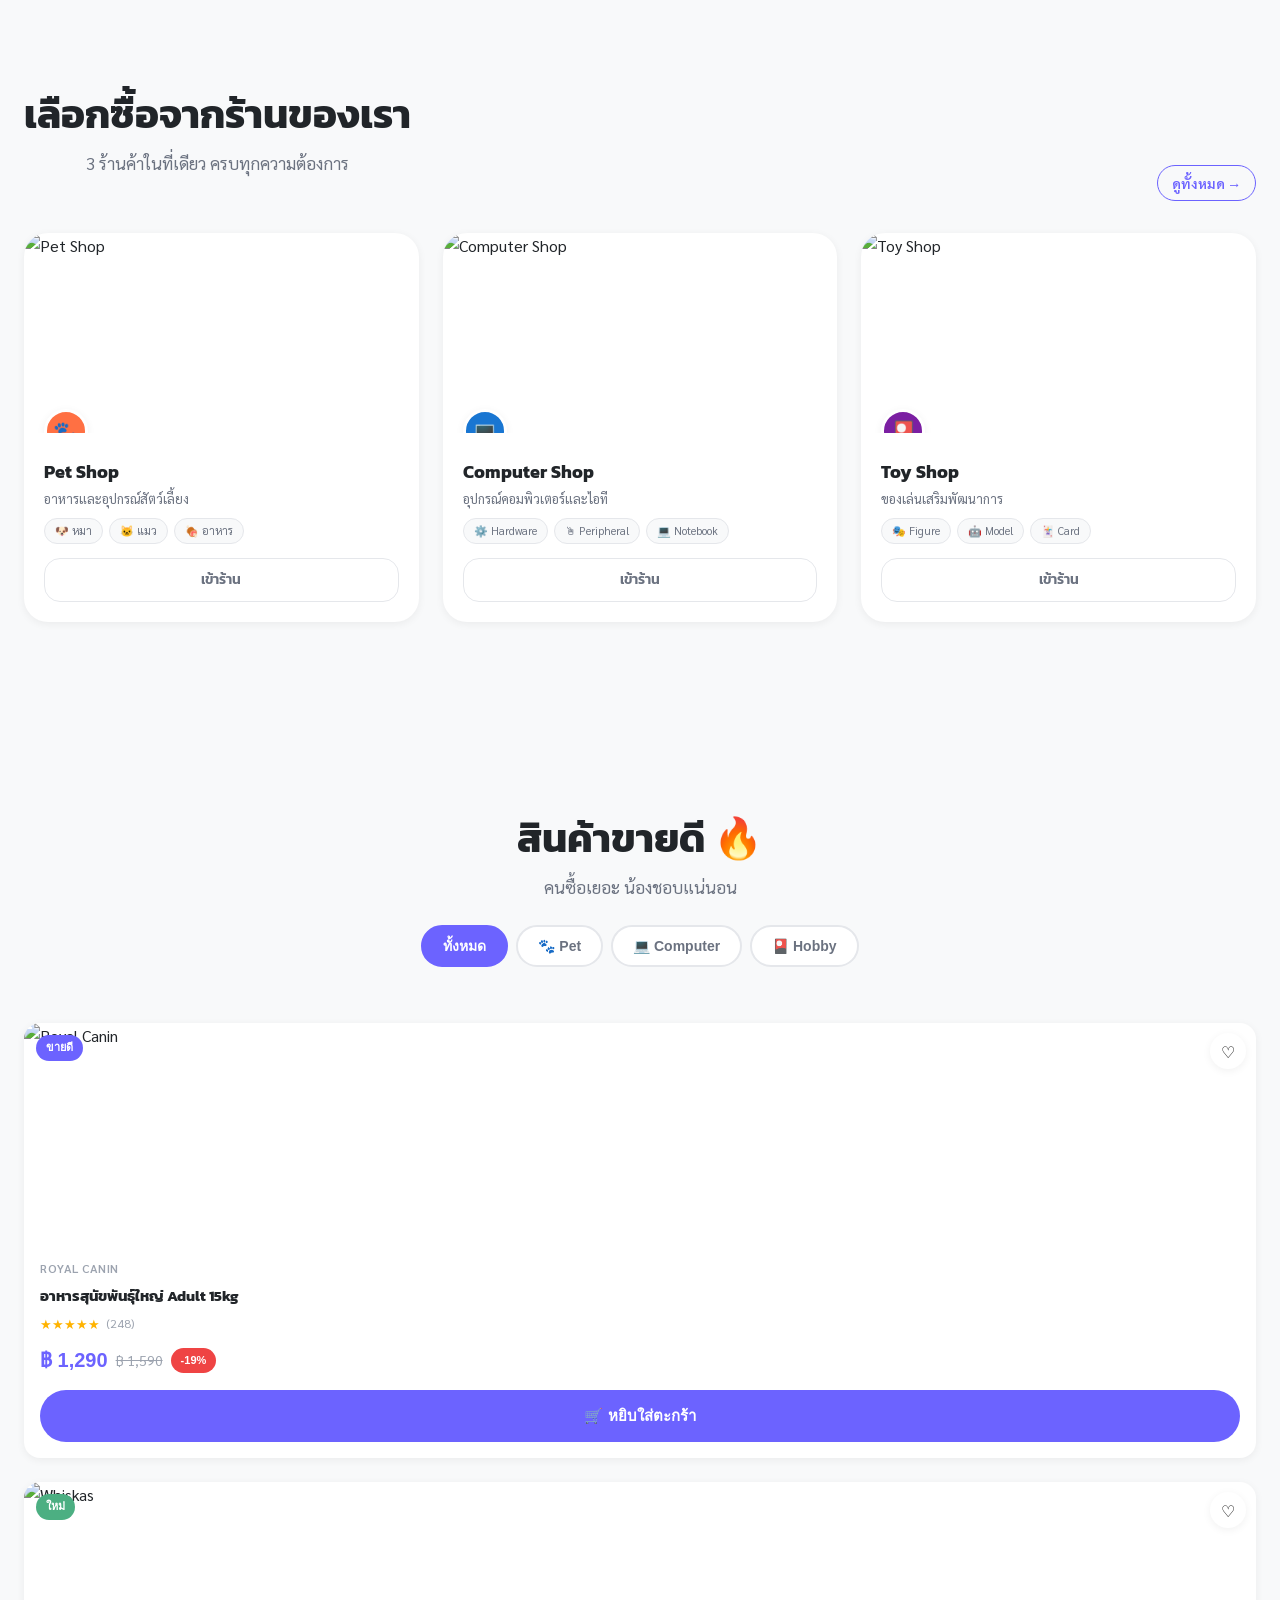
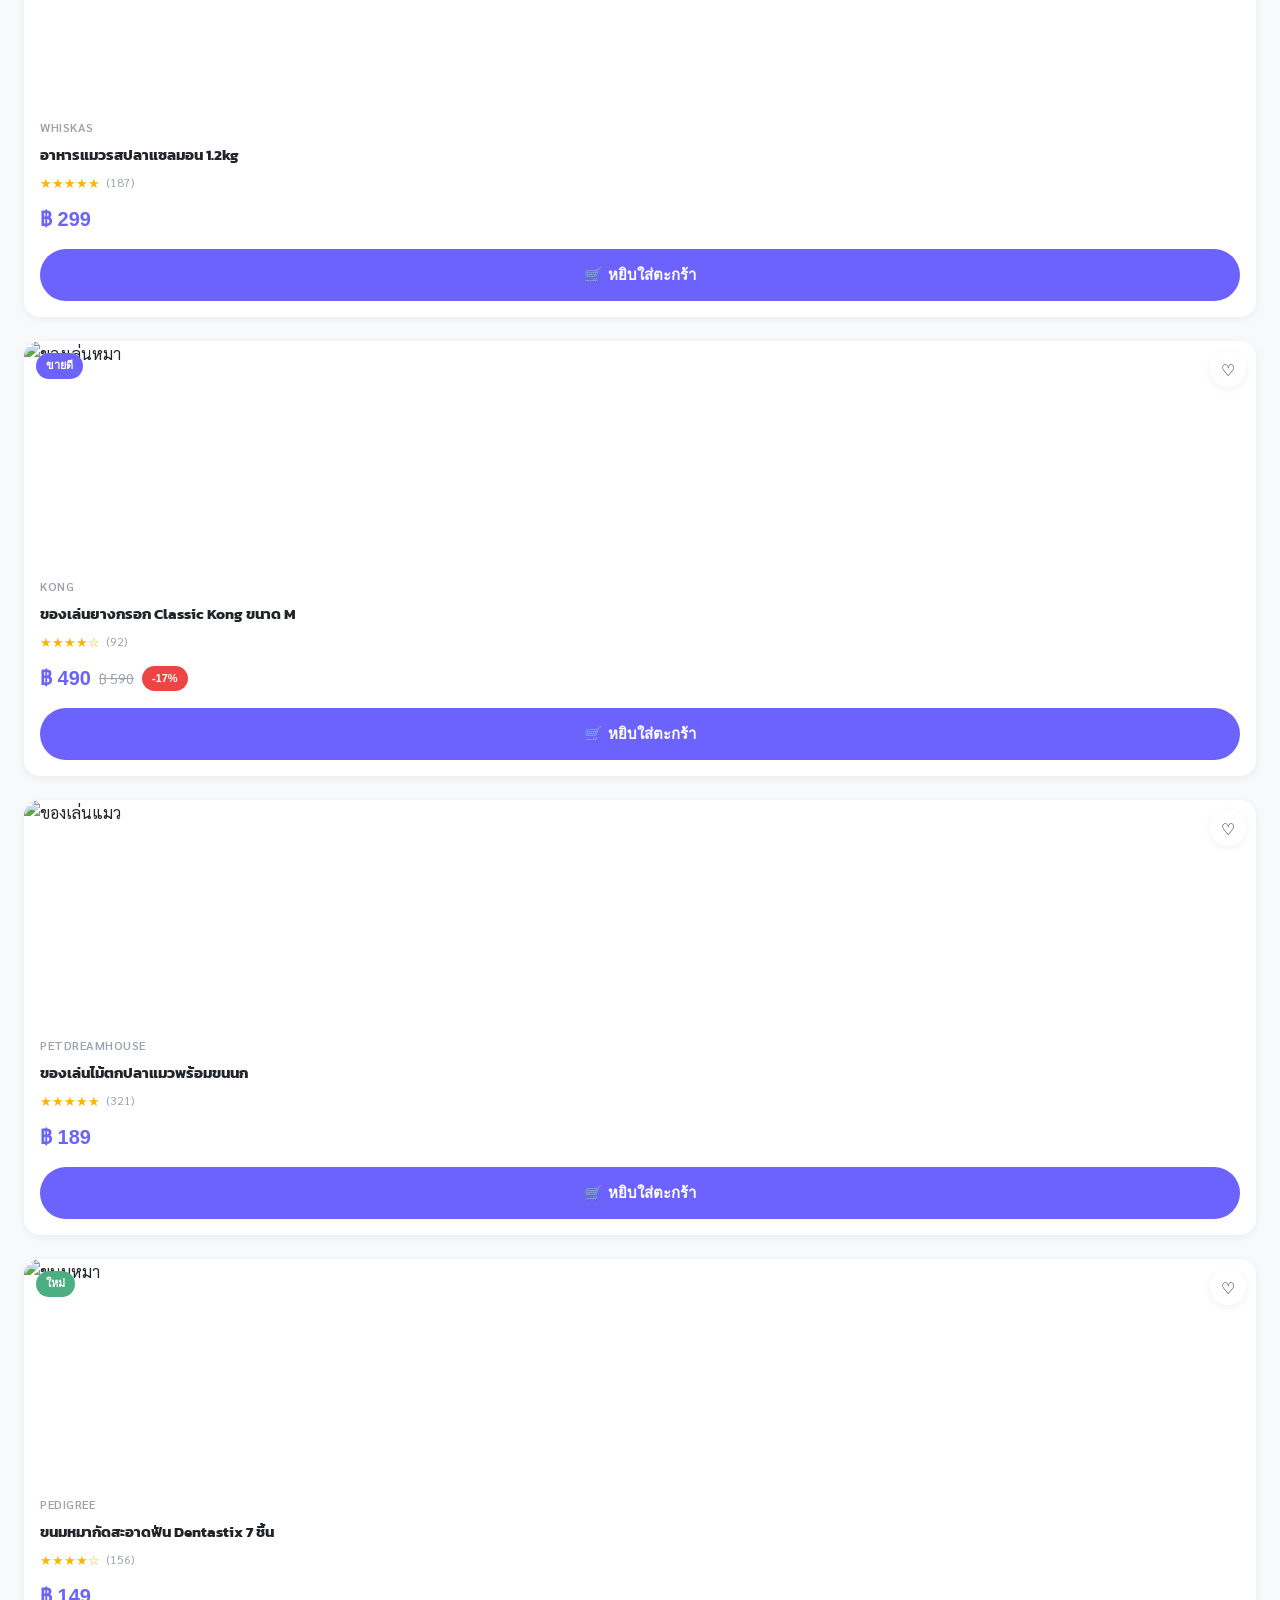
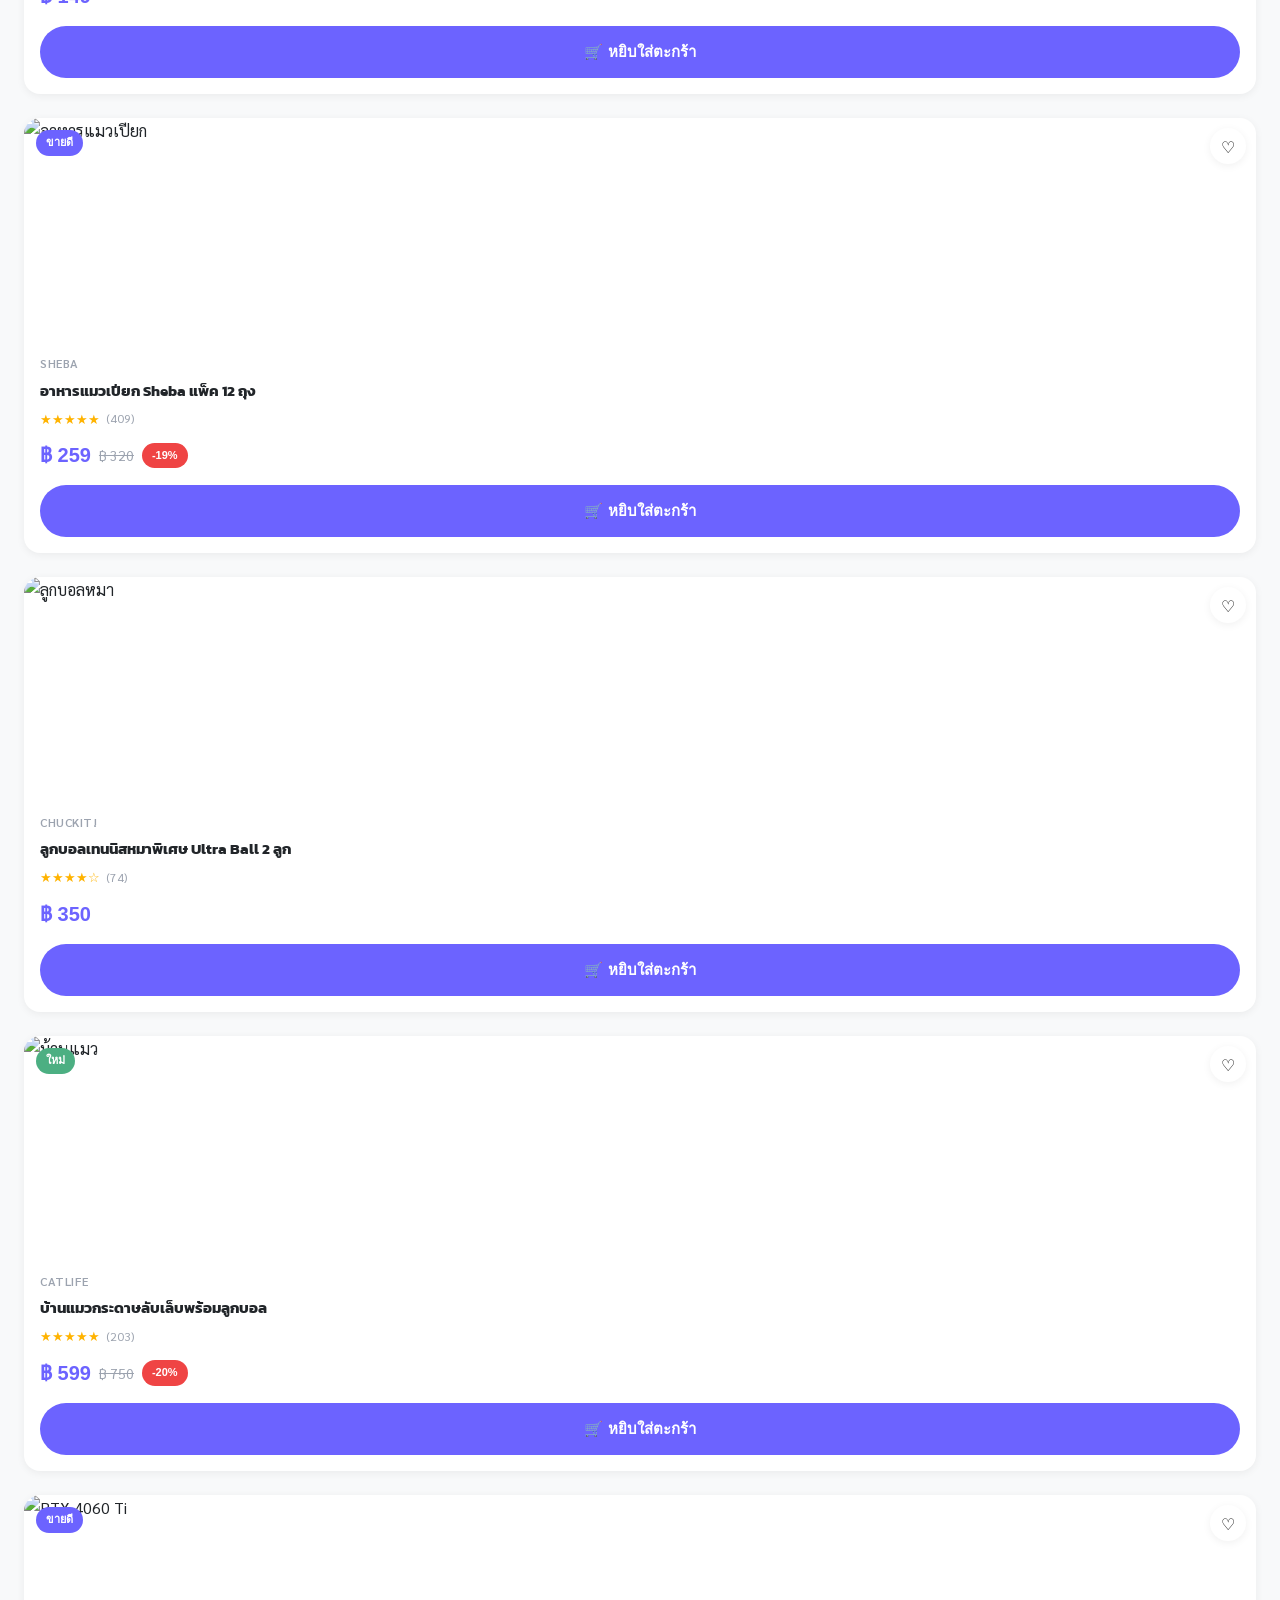
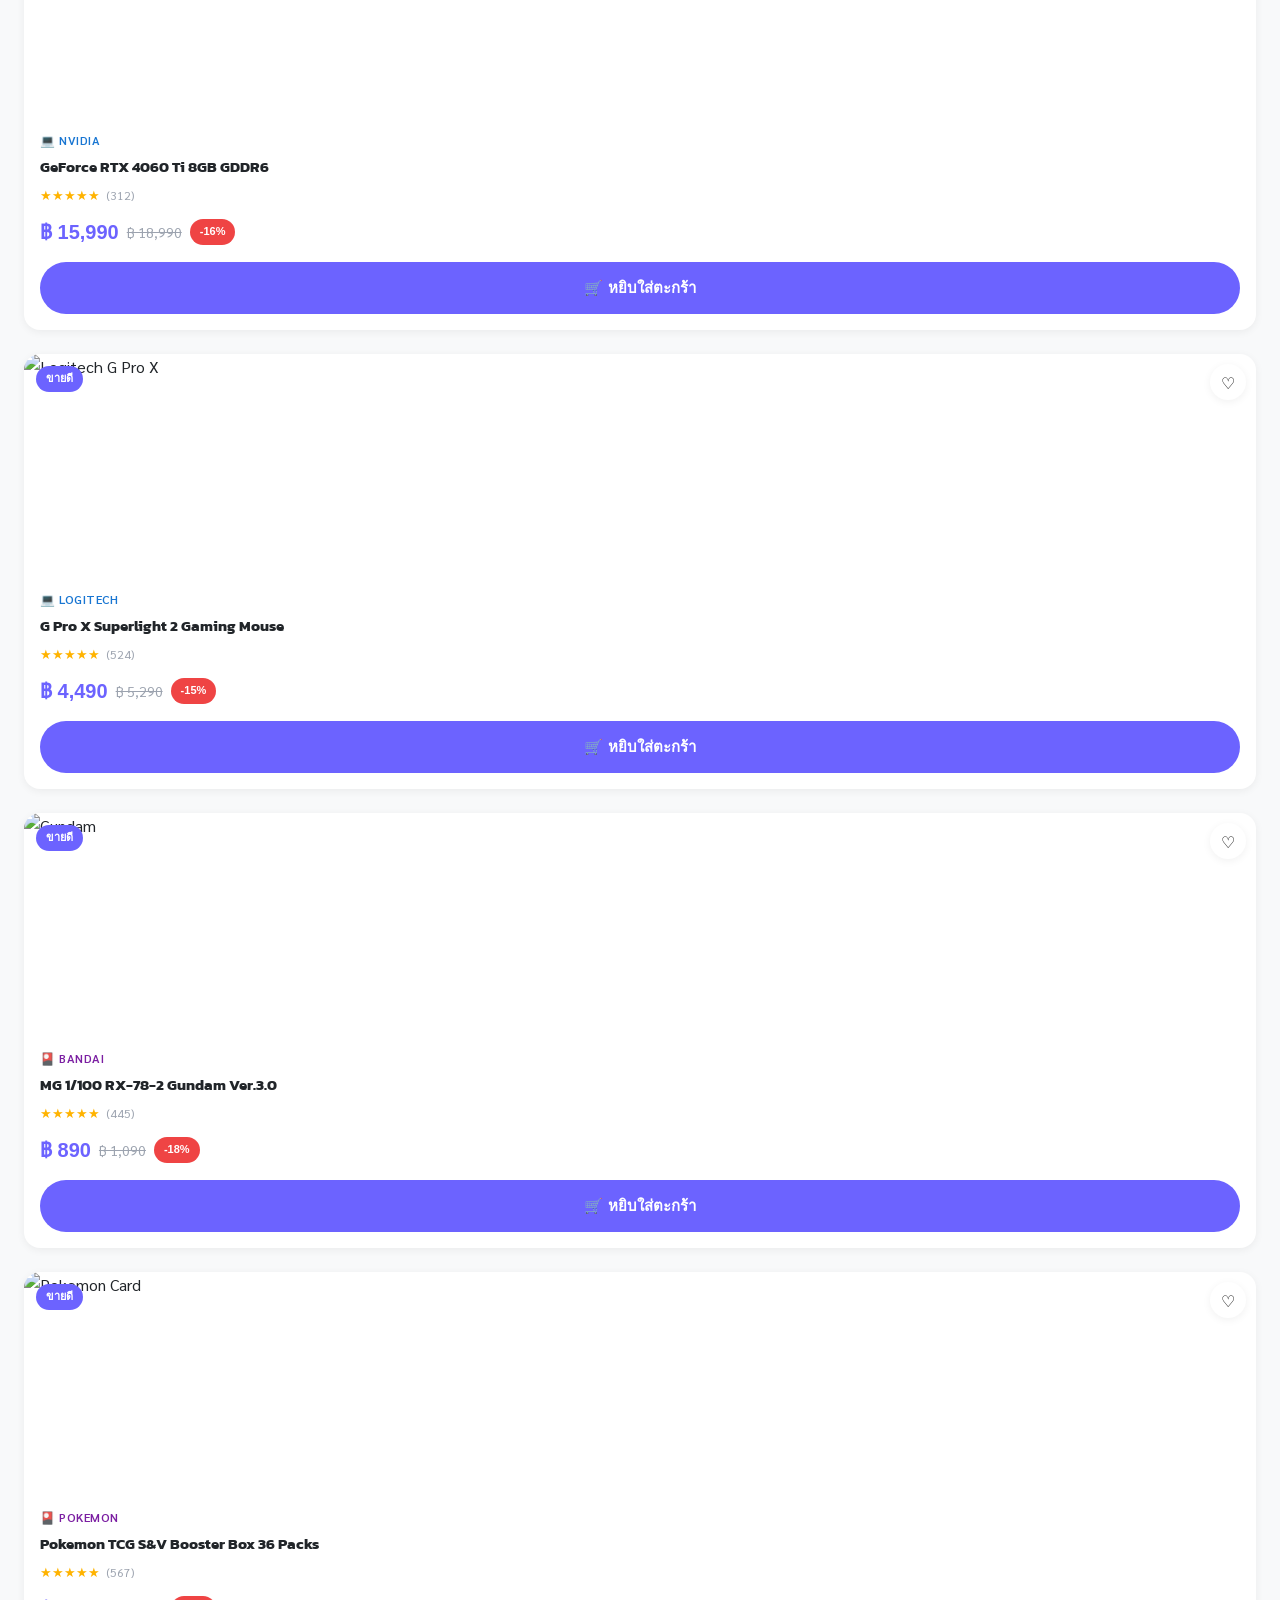
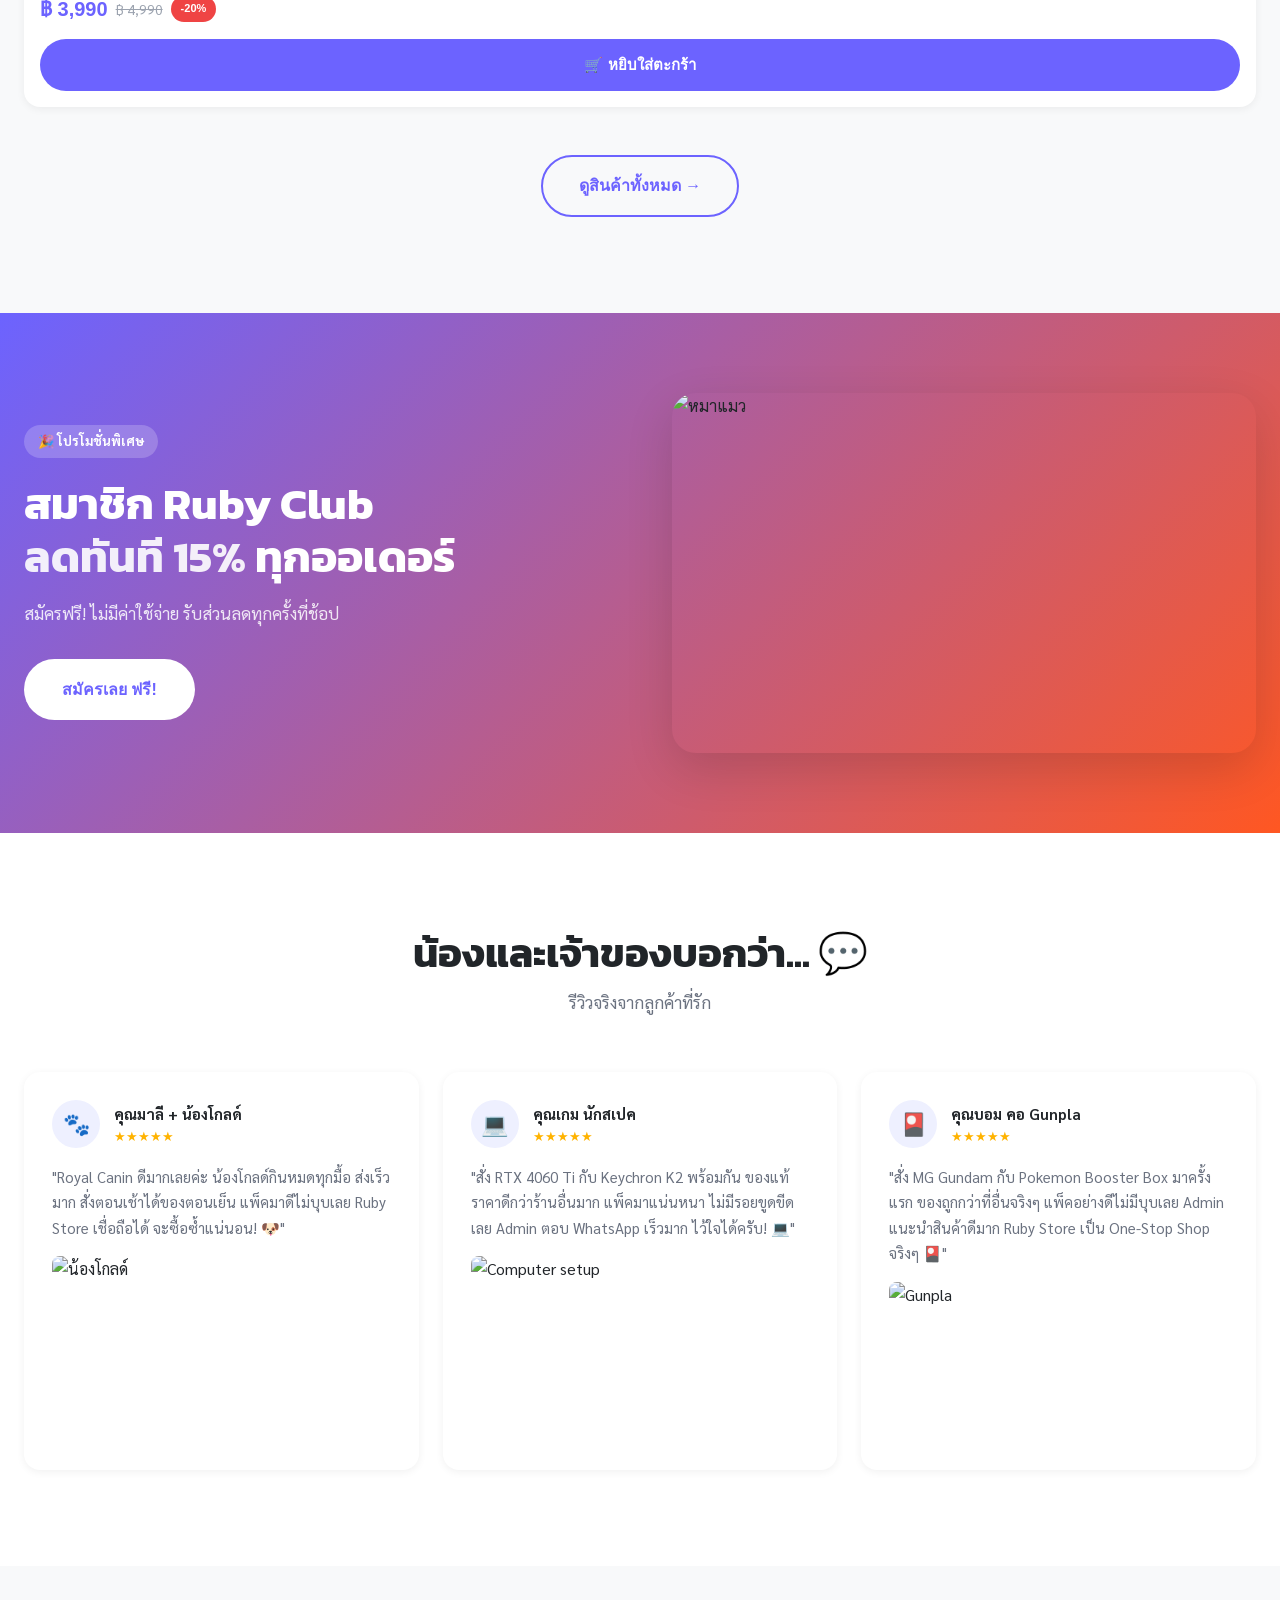
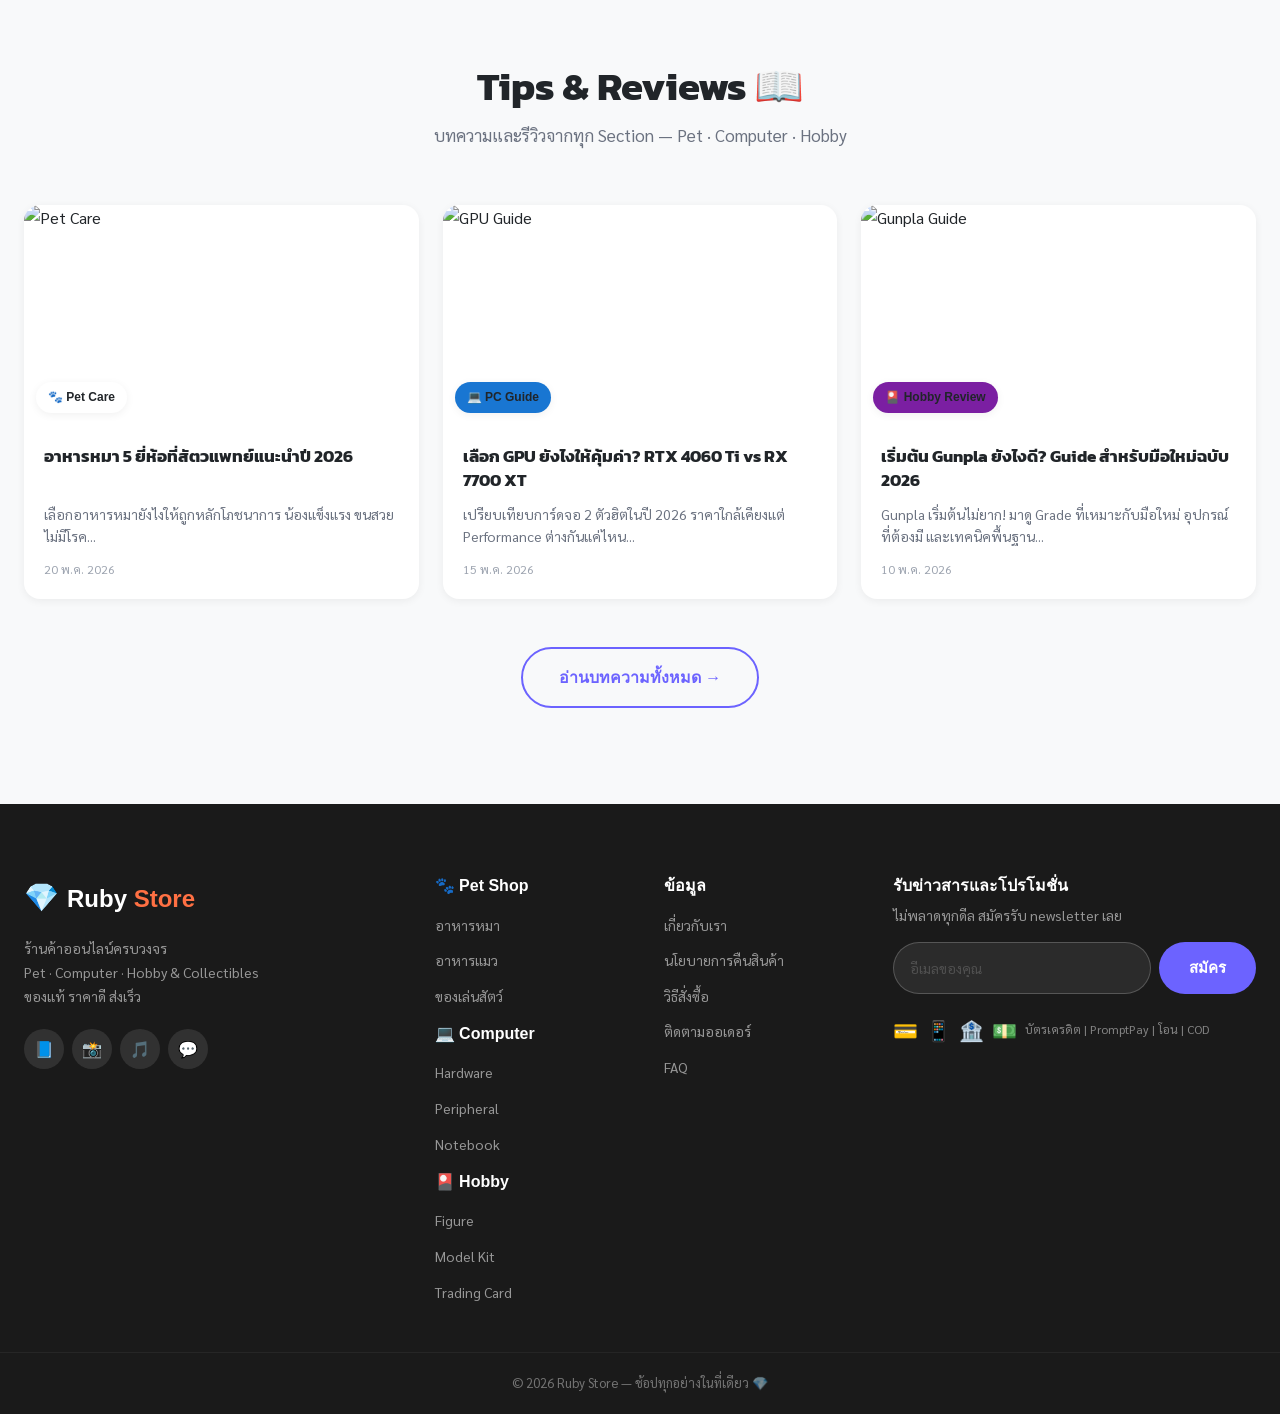
==== commit 9c300eab: "feat: full ShopLink-style redesign — Ruby Store Design System: - Color: Orange #FF7043 → Purple #6C6" ====
--- a/index.html
+++ b/index.html
@@ -18,89 +18,93 @@
   <meta name="twitter:image"       content="https://images.unsplash.com/photo-1587300003388-59208cc962cb?w=1200&q=80" />
   <link rel="preconnect" href="https://fonts.googleapis.com" />
   <link rel="preconnect" href="https://fonts.gstatic.com" crossorigin />
-  <link href="https://fonts.googleapis.com/css2?family=Nunito:wght@400;600;700;800;900&family=Sarabun:wght@300;400;500;600&display=swap" rel="stylesheet" />
+  <link href="https://fonts.googleapis.com/css2?family=Kanit:wght@400;500;600;700;800&family=Prompt:wght@400;500;600;700&family=Sarabun:wght@300;400;500;600&display=swap" rel="stylesheet" />
   <link rel="stylesheet" href="style.css" />
 </head>
 <body>
 
   <!-- ===== NAVBAR ===== -->
-  <header class="navbar" id="navbar">
-    <div class="container navbar__inner">
-
-      <a href="index.html" class="logo">
-        <span class="logo__icon">💎</span>
-        <span class="logo__text">Ruby<span class="logo__accent"> Store</span></span>
-      </a>
-
-      <nav class="nav__links" id="navLinks">
-        <!-- Mega Menu -->
-        <div class="nav-mega">
-          <button class="nav-mega__trigger">🛍️ ร้านค้า ▾</button>
-          <div class="nav-mega__panel">
-            <div class="mega-col">
-              <a href="shop.html?cat=pet" class="mega-col__title">🐾 Pet Shop</a>
-              <a href="shop.html?cat=pet&sub=dog">อาหารหมา</a>
-              <a href="shop.html?cat=pet&sub=cat">อาหารแมว</a>
-              <a href="shop.html?cat=pet&sub=toy">ของเล่นสัตว์</a>
-            </div>
-            <div class="mega-divider"></div>
-            <div class="mega-col">
-              <a href="shop.html?cat=computer" class="mega-col__title">💻 Computer</a>
-              <a href="shop.html?cat=computer&sub=hardware">Hardware</a>
-              <a href="shop.html?cat=computer&sub=peripheral">Peripheral</a>
-              <a href="shop.html?cat=computer&sub=notebook">Notebook</a>
-            </div>
-            <div class="mega-divider"></div>
-            <div class="mega-col">
-              <a href="shop.html?cat=hobby" class="mega-col__title">🎴 Hobby</a>
-              <a href="shop.html?cat=hobby&sub=figure">Figure</a>
-              <a href="shop.html?cat=hobby&sub=model">Model Kit</a>
-              <a href="shop.html?cat=hobby&sub=card">Trading Card</a>
-            </div>
-          </div>
-        </div>
-        <a href="#categories">หมวดหมู่</a>
-        <a href="#bestsellers">สินค้าขายดี</a>
-        <a href="#blog">Tips & Reviews</a>
-        <a href="#contact">ติดต่อเรา</a>
-      </nav>
-
-      <div class="navbar__actions">
-        <button class="btn-icon" id="searchToggle" aria-label="ค้นหา">
-          <svg width="20" height="20" viewBox="0 0 24 24" fill="none" stroke="currentColor" stroke-width="2.5"><circle cx="11" cy="11" r="8"/><path d="m21 21-4.35-4.35"/></svg>
-        </button>
-        <button class="btn-icon cart-btn" id="wishlistNavBtn" aria-label="รายการโปรด">
-          <svg width="20" height="20" viewBox="0 0 24 24" fill="none" stroke="currentColor" stroke-width="2.5"><path d="M20.84 4.61a5.5 5.5 0 0 0-7.78 0L12 5.67l-1.06-1.06a5.5 5.5 0 0 0-7.78 7.78l1.06 1.06L12 21.23l7.78-7.78 1.06-1.06a5.5 5.5 0 0 0 0-7.78z"/></svg>
-          <span class="cart-badge" id="wishlistCount" style="display:none">0</span>
-        </button>
-        <button class="btn-icon cart-btn" id="cartBtn" aria-label="ตะกร้า">
-          <svg width="20" height="20" viewBox="0 0 24 24" fill="none" stroke="currentColor" stroke-width="2.5"><circle cx="9" cy="21" r="1"/><circle cx="20" cy="21" r="1"/><path d="M1 1h4l2.68 13.39a2 2 0 0 0 2 1.61h9.72a2 2 0 0 0 2-1.61L23 6H6"/></svg>
-          <span class="cart-badge" id="cartCount">3</span>
-        </button>
-
-        <!-- CONTACT AREA -->
-        <div class="auth-area" id="authArea">
-          <a href="https://wa.me/8562078926245" target="_blank" rel="noopener" class="btn btn-primary" style="padding:10px 20px;font-size:14px;background:#25D366;border-color:#25D366">
-            📲 สั่งซื้อ WhatsApp
+  <header class="navbar navbar--store" id="navbar">
+
+    <!-- Row 1: Logo + Search + Cart -->
+    <div class="navbar__top">
+      <div class="container navbar__top-inner">
+
+        <a href="index.html" class="logo">
+          <span class="logo__icon">💎</span>
+          <span class="logo__text">Ruby<span class="logo__accent"> Store</span></span>
+        </a>
+
+        <!-- Always-visible search bar -->
+        <div class="navbar__search-wrap" id="navbarSearchWrap">
+          <svg width="16" height="16" viewBox="0 0 24 24" fill="none" stroke="currentColor" stroke-width="2.5" style="flex-shrink:0;color:var(--text-m)"><circle cx="11" cy="11" r="8"/><path d="m21 21-4.35-4.35"/></svg>
+          <input type="text" placeholder="ค้นหาสินค้า เช่น Royal Canin, RTX 4060..." class="navbar__search-input search-input" id="searchInput" autocomplete="off" spellcheck="false"/>
+          <button class="search-clear" id="searchClear" style="display:none">✕</button>
+        </div>
+
+        <div class="navbar__actions-top">
+          <button class="btn-icon cart-btn" id="wishlistNavBtn" aria-label="รายการโปรด">
+            <svg width="20" height="20" viewBox="0 0 24 24" fill="none" stroke="currentColor" stroke-width="2.5"><path d="M20.84 4.61a5.5 5.5 0 0 0-7.78 0L12 5.67l-1.06-1.06a5.5 5.5 0 0 0-7.78 7.78l1.06 1.06L12 21.23l7.78-7.78 1.06-1.06a5.5 5.5 0 0 0 0-7.78z"/></svg>
+            <span class="cart-badge" id="wishlistCount" style="display:none">0</span>
+          </button>
+          <button class="btn-icon cart-btn" id="cartBtn" aria-label="ตะกร้า">
+            <svg width="20" height="20" viewBox="0 0 24 24" fill="none" stroke="currentColor" stroke-width="2.5"><circle cx="9" cy="21" r="1"/><circle cx="20" cy="21" r="1"/><path d="M1 1h4l2.68 13.39a2 2 0 0 0 2 1.61h9.72a2 2 0 0 0 2-1.61L23 6H6"/></svg>
+            <span class="cart-badge" id="cartCount">3</span>
+          </button>
+          <a href="https://wa.me/8562078926245" target="_blank" rel="noopener" class="btn btn-whatsapp" aria-label="WhatsApp">
+            📲 WhatsApp
           </a>
-        </div>
-
-        <button class="hamburger" id="hamburger" aria-label="เมนู">
-          <span></span><span></span><span></span>
-        </button>
-      </div>
-
-    </div>
-
-    <!-- Search Bar -->
+          <button class="hamburger" id="hamburger" aria-label="เมนู">
+            <span></span><span></span><span></span>
+          </button>
+        </div>
+
+      </div>
+    </div>
+
+    <!-- Row 2: Nav links -->
+    <div class="navbar__nav-row" id="navLinks">
+      <div class="container">
+        <nav class="navbar__nav-links">
+          <a href="index.html" class="nav-link nav-link--active">หน้าแรก</a>
+          <a href="shop.html" class="nav-link">ร้านทั้งหมด</a>
+          <!-- Mega Menu -->
+          <div class="nav-mega">
+            <button class="nav-link nav-mega__trigger">หมวดหมู่ ▾</button>
+            <div class="nav-mega__panel">
+              <div class="mega-col">
+                <a href="pet-shop.html" class="mega-col__title">🐾 Pet Shop</a>
+                <a href="pet-shop.html?sub=dog">อาหารหมา</a>
+                <a href="pet-shop.html?sub=cat">อาหารแมว</a>
+                <a href="pet-shop.html?sub=toy">ของเล่นสัตว์</a>
+              </div>
+              <div class="mega-divider"></div>
+              <div class="mega-col">
+                <a href="computer-shop.html" class="mega-col__title">💻 Computer</a>
+                <a href="computer-shop.html?sub=hardware">Hardware</a>
+                <a href="computer-shop.html?sub=peripheral">Peripheral</a>
+                <a href="computer-shop.html?sub=notebook">Notebook</a>
+              </div>
+              <div class="mega-divider"></div>
+              <div class="mega-col">
+                <a href="hobby-shop.html" class="mega-col__title">🎴 Hobby</a>
+                <a href="hobby-shop.html?sub=figure">Figure</a>
+                <a href="hobby-shop.html?sub=model">Model Kit</a>
+                <a href="hobby-shop.html?sub=card">Trading Card</a>
+              </div>
+            </div>
+          </div>
+          <a href="#bestsellers" class="nav-link">สินค้าขายดี</a>
+          <a href="#blog" class="nav-link">Tips & Reviews</a>
+          <a href="#contact" class="nav-link">ติดต่อเรา</a>
+        </nav>
+      </div>
+    </div>
+
+    <!-- Search results dropdown -->
     <div class="search-bar" id="searchBar">
       <div class="container">
-        <div class="search-bar__inner">
-          <svg class="search-icon" width="18" height="18" viewBox="0 0 24 24" fill="none" stroke="currentColor" stroke-width="2.5"><circle cx="11" cy="11" r="8"/><path d="m21 21-4.35-4.35"/></svg>
-          <input type="text" placeholder="ค้นหาอาหาร ของเล่น ยี่ห้อ หรือหมวดหมู่..." class="search-input" id="searchInput" autocomplete="off" spellcheck="false"/>
-          <button class="search-clear" id="searchClear" style="display:none">✕</button>
-          <button class="search-close" id="searchClose">ปิด</button>
-        </div>
+        <div class="search-bar__inner" style="display:none"><!-- hidden top bar since input is in navbar --></div>
 
         <!-- Search Results Panel -->
         <div class="search-results" id="searchResults">
@@ -362,68 +366,66 @@
     </div>
   </section>
 
-  <!-- ===== CATEGORY HUB ===== -->
-  <section class="section cat-hub-section" id="categories">
+  <!-- ===== STORE SELECTION ===== -->
+  <section class="section store-section" id="categories">
     <div class="container">
-      <div class="section__header">
-        <h2 class="section__title">เลือก Section ที่สนใจ</h2>
-        <p class="section__sub">ครบทุกหมวด ช้อปสะดวก ส่งเร็ว ของแท้ 100%</p>
-      </div>
-
-      <div class="cat-hub-grid">
+      <div class="section__header section__header--inline">
+        <div>
+          <h2 class="section__title">เลือกซื้อจากร้านของเรา</h2>
+          <p class="section__sub">3 ร้านค้าในที่เดียว ครบทุกความต้องการ</p>
+        </div>
+        <a href="shop.html" class="section__see-all">ดูทั้งหมด →</a>
+      </div>
+
+      <div class="store-grid">
 
         <!-- PET SHOP -->
-        <a href="shop.html?cat=pet" class="cat-hub-card cat-hub-card--pet">
-          <div class="cat-hub-card__bg" style="background-image:url('https://images.unsplash.com/photo-1561037404-61cd46aa615b?w=800&q=80')"></div>
-          <div class="cat-hub-card__overlay"></div>
-          <div class="cat-hub-card__content">
-            <div class="cat-hub-card__icon">🐾</div>
-            <h3 class="cat-hub-card__title">Pet Shop</h3>
-            <p class="cat-hub-card__desc">อาหาร ของเล่น และอุปกรณ์สัตว์เลี้ยง</p>
-            <div class="cat-hub-card__sub-cats">
-              <span>🐶 หมา</span>
-              <span>🐱 แมว</span>
-              <span>🍖 อาหาร</span>
-              <span>🎾 ของเล่น</span>
-            </div>
-            <span class="cat-hub-card__cta">ช้อปเลย →</span>
-          </div>
-        </a>
-
-        <!-- COMPUTER & IT -->
-        <a href="shop.html?cat=computer" class="cat-hub-card cat-hub-card--computer">
-          <div class="cat-hub-card__bg" style="background-image:url('https://images.unsplash.com/photo-1547082299-de196ea013d6?w=800&q=80')"></div>
-          <div class="cat-hub-card__overlay"></div>
-          <div class="cat-hub-card__content">
-            <div class="cat-hub-card__icon">💻</div>
-            <h3 class="cat-hub-card__title">Computer & IT</h3>
-            <p class="cat-hub-card__desc">Hardware, Peripheral และ Notebook</p>
-            <div class="cat-hub-card__sub-cats">
-              <span>⚙️ Hardware</span>
-              <span>🖱 Peripheral</span>
-              <span>💻 Notebook</span>
-            </div>
-            <span class="cat-hub-card__cta">ช้อปเลย →</span>
-          </div>
-        </a>
-
-        <!-- HOBBY & COLLECTIBLES -->
-        <a href="shop.html?cat=hobby" class="cat-hub-card cat-hub-card--hobby">
-          <div class="cat-hub-card__bg" style="background-image:url('https://images.unsplash.com/photo-1608889335941-32ac5f2041b9?w=800&q=80')"></div>
-          <div class="cat-hub-card__overlay"></div>
-          <div class="cat-hub-card__content">
-            <div class="cat-hub-card__icon">🎴</div>
-            <h3 class="cat-hub-card__title">Hobby & Collectibles</h3>
-            <p class="cat-hub-card__desc">Figure, Model Kit และ Trading Card</p>
-            <div class="cat-hub-card__sub-cats">
-              <span>🎭 Figure</span>
-              <span>🤖 Model</span>
-              <span>🃏 Card</span>
-              <span>🚗 Toy</span>
-            </div>
-            <span class="cat-hub-card__cta">ช้อปเลย →</span>
-          </div>
-        </a>
+        <div class="store-card">
+          <div class="store-card__img-wrap">
+            <img src="https://images.unsplash.com/photo-1561037404-61cd46aa615b?w=600&q=80" alt="Pet Shop" class="store-card__img"/>
+            <div class="store-card__badge store-card__badge--pet">🐾</div>
+          </div>
+          <div class="store-card__body">
+            <h3 class="store-card__name">Pet Shop</h3>
+            <p class="store-card__desc">อาหารและอุปกรณ์สัตว์เลี้ยง</p>
+            <div class="store-card__tags">
+              <span>🐶 หมา</span><span>🐱 แมว</span><span>🍖 อาหาร</span>
+            </div>
+            <a href="pet-shop.html" class="store-card__btn">เข้าร้าน</a>
+          </div>
+        </div>
+
+        <!-- COMPUTER SHOP -->
+        <div class="store-card">
+          <div class="store-card__img-wrap">
+            <img src="https://images.unsplash.com/photo-1547082299-de196ea013d6?w=600&q=80" alt="Computer Shop" class="store-card__img"/>
+            <div class="store-card__badge store-card__badge--computer">💻</div>
+          </div>
+          <div class="store-card__body">
+            <h3 class="store-card__name">Computer Shop</h3>
+            <p class="store-card__desc">อุปกรณ์คอมพิวเตอร์และไอที</p>
+            <div class="store-card__tags">
+              <span>⚙️ Hardware</span><span>🖱 Peripheral</span><span>💻 Notebook</span>
+            </div>
+            <a href="computer-shop.html" class="store-card__btn">เข้าร้าน</a>
+          </div>
+        </div>
+
+        <!-- TOY & HOBBY SHOP -->
+        <div class="store-card">
+          <div class="store-card__img-wrap">
+            <img src="https://images.unsplash.com/photo-1608889335941-32ac5f2041b9?w=600&q=80" alt="Toy Shop" class="store-card__img"/>
+            <div class="store-card__badge store-card__badge--hobby">🎴</div>
+          </div>
+          <div class="store-card__body">
+            <h3 class="store-card__name">Toy Shop</h3>
+            <p class="store-card__desc">ของเล่นเสริมพัฒนาการ</p>
+            <div class="store-card__tags">
+              <span>🎭 Figure</span><span>🤖 Model</span><span>🃏 Card</span>
+            </div>
+            <a href="hobby-shop.html" class="store-card__btn">เข้าร้าน</a>
+          </div>
+        </div>
 
       </div>
     </div>
--- a/style.css
+++ b/style.css
@@ -1,23 +1,39 @@
 /* ===================================================
-   Ruby Pet Shop — Main Stylesheet
-   Design: Warm Orange + Cream + Sage Green
-   Font: Nunito + Sarabun
+   Ruby Store — Main Stylesheet
+   Design: Purple #6C63FF + Light Gray + Sage Green
+   Font: Kanit (heading) + Sarabun/Prompt (body)
 =================================================== */
 
 /* === RESET & BASE === */
 *, *::before, *::after { box-sizing: border-box; margin: 0; padding: 0; }
 
 :root {
-  --orange:     #FF7043;
-  --orange-d:   #E64A19;
-  --orange-l:   #FFF3EE;
-  --cream:      #FFF8F0;
+  /* Primary purple */
+  --primary:    #6C63FF;
+  --primary-d:  #5549D4;
+  --primary-l:  #EEF0FF;
+  /* Legacy aliases — keeps existing code working */
+  --orange:     #6C63FF;
+  --orange-d:   #5549D4;
+  --orange-l:   #EEF0FF;
+  --cream:      #F8F9FA;
+  /* Per-store accent colors */
+  --store-pet:        #FF7043;
+  --store-pet-d:      #E64A19;
+  --store-pet-l:      #FFF3EE;
+  --store-computer:   #1976D2;
+  --store-computer-l: #E3F2FD;
+  --store-hobby:      #7B1FA2;
+  --store-hobby-l:    #F3E5F5;
+  /* Utility */
   --green:      #4CAF82;
   --green-l:    #E8F5EE;
-  --text:       #2D2D2D;
-  --text-m:     #6B6B6B;
-  --muted:      #9E9E9E;
-  --border:     #EBEBEB;
+  --text:       #212529;
+  --text-d:     #212529;
+  --text-m:     #6B7280;
+  --muted:      #9CA3AF;
+  --border:     #E5E7EB;
+  --bg-soft:    #F8F9FA;
   --white:      #FFFFFF;
   --shadow-sm:  0 2px 8px rgba(0,0,0,.06);
   --shadow-md:  0 8px 24px rgba(0,0,0,.10);
@@ -33,7 +49,7 @@
 html { scroll-behavior: smooth; }
 
 body {
-  font-family: 'Sarabun', 'Nunito', sans-serif;
+  font-family: 'Sarabun', 'Prompt', sans-serif;
   font-size: 16px;
   line-height: 1.6;
   color: var(--text);
@@ -53,8 +69,8 @@
 }
 
 /* === TYPOGRAPHY === */
-h1,h2,h3,h4 { font-family: 'Nunito', sans-serif; font-weight: 800; line-height: 1.2; }
-.text-orange { color: var(--orange); }
+h1,h2,h3,h4 { font-family: 'Kanit', 'Prompt', sans-serif; font-weight: 700; line-height: 1.2; }
+.text-orange { color: var(--primary); }
 
 
 /* ================================================
@@ -76,7 +92,7 @@
   white-space: nowrap;
 }
 .btn-primary  { background: var(--orange); color: #fff; }
-.btn-primary:hover { background: var(--orange-d); transform: translateY(-2px); box-shadow: 0 8px 20px rgba(255,112,67,.35); }
+.btn-primary:hover { background: var(--orange-d); transform: translateY(-2px); box-shadow: 0 8px 20px rgba(108,99,255,.35); }
 .btn-outline  { background: transparent; color: var(--orange); border-color: var(--orange); }
 .btn-outline:hover { background: var(--orange); color: #fff; transform: translateY(-2px); }
 .btn-white    { background: #fff; color: var(--orange); }
@@ -321,7 +337,7 @@
   transition: all .2s;
   background: #fafafa;
 }
-.search-recent-item:hover { border-color: var(--orange); color: var(--orange); background: rgba(255,112,67,.05); }
+.search-recent-item:hover { border-color: var(--orange); color: var(--orange); background: rgba(108,99,255,.05); }
 .search-recent-item .del-recent {
   font-size: 10px;
   color: #ccc;
@@ -339,7 +355,7 @@
 
 .search-tag {
   padding: 5px 12px;
-  background: #fff3ee;
+  background: #EEF0FF;
   color: var(--orange);
   border: 1.5px solid #ffd4c0;
   border-radius: 100px;
@@ -369,7 +385,7 @@
   cursor: pointer;
   transition: all .2s;
 }
-.search-cat-chip:hover { border-color: var(--orange); color: var(--orange); background: rgba(255,112,67,.06); }
+.search-cat-chip:hover { border-color: var(--orange); color: var(--orange); background: rgba(108,99,255,.06); }
 
 /* Result Items */
 .search-result-header {
@@ -394,7 +410,7 @@
 }
 .search-result-item:hover,
 .search-result-item.keyboard-focused {
-  background: rgba(255,112,67,.06);
+  background: rgba(108,99,255,.06);
 }
 
 .search-result-item__img {
@@ -456,7 +472,7 @@
 }
 
 mark.hl {
-  background: rgba(255,112,67,.18);
+  background: rgba(108,99,255,.18);
   color: var(--orange);
   border-radius: 3px;
   padding: 0 1px;
@@ -782,7 +798,7 @@
   transition: background .3s;
 }
 .flash-digit.tick {
-  background: rgba(255,112,67,.35);
+  background: rgba(108,99,255,.35);
 }
 .flash-sep {
   font-size: 28px;
@@ -2354,7 +2370,7 @@
 }
 .workflow-step.done   .workflow-step__dot { background: var(--green);  box-shadow: 0 0 0 3px var(--green);  color: white; }
 .workflow-step.active .workflow-step__dot { background: var(--orange); box-shadow: 0 0 0 3px var(--orange); color: white; animation: pulse .8s ease-in-out infinite alternate; }
-@keyframes pulse { from { box-shadow: 0 0 0 3px var(--orange); } to { box-shadow: 0 0 0 6px rgba(255,112,67,.3); } }
+@keyframes pulse { from { box-shadow: 0 0 0 3px var(--orange); } to { box-shadow: 0 0 0 6px rgba(108,99,255,.3); } }
 
 .workflow-step__label {
   font-size: 10px;
@@ -2489,7 +2505,7 @@
 }
 
 /* Accent overlay per section */
-.cat-hub-card--pet     .cat-hub-card__overlay { background: linear-gradient(to top, rgba(255,111,0,.85) 0%, rgba(0,0,0,.3) 60%, transparent 100%); }
+.cat-hub-card--pet     .cat-hub-card__overlay { background: linear-gradient(to top, rgba(108,99,255,.85) 0%, rgba(0,0,0,.3) 60%, transparent 100%); }
 .cat-hub-card--computer .cat-hub-card__overlay { background: linear-gradient(to top, rgba(25,118,210,.85) 0%, rgba(0,0,0,.3) 60%, transparent 100%); }
 .cat-hub-card--hobby   .cat-hub-card__overlay { background: linear-gradient(to top, rgba(123,31,162,.85) 0%, rgba(0,0,0,.3) 60%, transparent 100%); }
 
@@ -2577,3 +2593,245 @@
   .nav__links.open .nav-mega__panel::before { display: none; }
   .nav__links.open .mega-divider { width: 100%; height: 1px; margin: 0; }
 }
+
+/* ==============================================
+   RUBY STORE REDESIGN — ShopLink Style
+   Phase 2: 2-Row Navbar + Store Cards
+============================================== */
+
+/* ── 2-Row Navbar ─────────────────────────── */
+.navbar--store {
+  display: flex;
+  flex-direction: column;
+  padding: 0;
+  box-shadow: none;
+  border-bottom: 1px solid var(--border);
+}
+.navbar__top {
+  background: #fff;
+  padding: 10px 0;
+  border-bottom: 1px solid var(--border);
+}
+.navbar__top-inner {
+  display: flex;
+  align-items: center;
+  gap: 16px;
+}
+/* Always-visible search bar in navbar */
+.navbar__search-wrap {
+  flex: 1;
+  max-width: 520px;
+  display: flex;
+  align-items: center;
+  gap: 10px;
+  background: var(--bg-soft);
+  border: 1.5px solid var(--border);
+  border-radius: var(--radius-pill);
+  padding: 8px 16px;
+  transition: border-color var(--transition), box-shadow var(--transition);
+}
+.navbar__search-wrap:focus-within {
+  border-color: var(--primary);
+  box-shadow: 0 0 0 3px var(--primary-l);
+}
+.navbar__search-input {
+  flex: 1;
+  border: none !important;
+  background: none !important;
+  padding: 0 !important;
+  font-size: 14px;
+  color: var(--text);
+  font-family: 'Sarabun', sans-serif;
+}
+.navbar__search-input::placeholder { color: var(--muted); }
+.navbar__actions-top {
+  display: flex;
+  align-items: center;
+  gap: 8px;
+  margin-left: auto;
+}
+.btn-whatsapp {
+  display: inline-flex;
+  align-items: center;
+  gap: 6px;
+  background: #25D366;
+  color: #fff;
+  font-size: 13px;
+  font-weight: 600;
+  font-family: 'Kanit', sans-serif;
+  padding: 8px 16px;
+  border-radius: var(--radius-pill);
+  transition: background var(--transition), transform var(--transition);
+  white-space: nowrap;
+}
+.btn-whatsapp:hover { background: #1ebe5d; transform: translateY(-1px); }
+
+/* Row 2: Nav links */
+.navbar__nav-row {
+  background: #fff;
+}
+.navbar__nav-links {
+  display: flex;
+  align-items: center;
+  gap: 0;
+  list-style: none;
+  overflow-x: auto;
+  scrollbar-width: none;
+}
+.navbar__nav-links::-webkit-scrollbar { display: none; }
+.nav-link {
+  display: inline-flex;
+  align-items: center;
+  padding: 13px 18px;
+  font-size: 14px;
+  font-weight: 500;
+  color: var(--text-m);
+  font-family: 'Sarabun', sans-serif;
+  border-bottom: 2.5px solid transparent;
+  white-space: nowrap;
+  transition: color var(--transition), border-color var(--transition);
+  background: none;
+  cursor: pointer;
+}
+.nav-link:hover { color: var(--primary); }
+.nav-link--active,
+.nav-link.active { color: var(--primary); border-bottom-color: var(--primary); font-weight: 600; }
+
+/* ── Section inline header (title + see-all) ── */
+.section__header--inline {
+  display: flex;
+  align-items: flex-end;
+  justify-content: space-between;
+  margin-bottom: 32px;
+}
+.section__see-all {
+  font-size: 14px;
+  font-weight: 600;
+  color: var(--primary);
+  text-decoration: none;
+  padding: 6px 14px;
+  border: 1.5px solid var(--primary);
+  border-radius: var(--radius-pill);
+  transition: all var(--transition);
+  white-space: nowrap;
+}
+.section__see-all:hover { background: var(--primary); color: #fff; }
+
+/* ── Store Cards (ShopLink style) ─────────── */
+.store-section { background: var(--bg-soft); }
+.store-grid {
+  display: grid;
+  grid-template-columns: repeat(3, 1fr);
+  gap: 24px;
+}
+.store-card {
+  background: #fff;
+  border-radius: var(--radius-lg);
+  overflow: hidden;
+  box-shadow: var(--shadow-sm);
+  transition: transform var(--transition), box-shadow var(--transition);
+  display: flex;
+  flex-direction: column;
+}
+.store-card:hover {
+  transform: translateY(-4px);
+  box-shadow: var(--shadow-md);
+}
+.store-card__img-wrap {
+  position: relative;
+  height: 200px;
+  overflow: hidden;
+}
+.store-card__img {
+  width: 100%;
+  height: 100%;
+  object-fit: cover;
+  transition: transform .4s ease;
+}
+.store-card:hover .store-card__img { transform: scale(1.05); }
+.store-card__badge {
+  position: absolute;
+  bottom: -20px;
+  left: 20px;
+  width: 44px;
+  height: 44px;
+  border-radius: 50%;
+  display: flex;
+  align-items: center;
+  justify-content: center;
+  font-size: 22px;
+  border: 3px solid #fff;
+  box-shadow: var(--shadow-sm);
+  z-index: 2;
+}
+.store-card__badge--pet      { background: var(--store-pet); }
+.store-card__badge--computer { background: var(--store-computer); }
+.store-card__badge--hobby    { background: var(--store-hobby); }
+
+.store-card__body {
+  padding: 28px 20px 20px;
+  display: flex;
+  flex-direction: column;
+  gap: 6px;
+  flex: 1;
+}
+.store-card__name {
+  font-family: 'Kanit', sans-serif;
+  font-size: 18px;
+  font-weight: 700;
+  color: var(--text);
+}
+.store-card__desc {
+  font-size: 13px;
+  color: var(--text-m);
+  line-height: 1.5;
+}
+.store-card__tags {
+  display: flex;
+  gap: 6px;
+  flex-wrap: wrap;
+  margin: 4px 0 8px;
+}
+.store-card__tags span {
+  font-size: 11px;
+  background: var(--bg-soft);
+  color: var(--text-m);
+  border-radius: var(--radius-pill);
+  padding: 3px 10px;
+  border: 1px solid var(--border);
+}
+.store-card__btn {
+  display: inline-flex;
+  align-items: center;
+  justify-content: center;
+  margin-top: auto;
+  padding: 10px 0;
+  border: 1.5px solid var(--border);
+  border-radius: var(--radius-md);
+  font-size: 14px;
+  font-weight: 600;
+  font-family: 'Kanit', sans-serif;
+  color: var(--text-m);
+  background: #fff;
+  transition: all var(--transition);
+  text-decoration: none;
+  width: 100%;
+}
+.store-card__btn:hover {
+  background: var(--primary);
+  border-color: var(--primary);
+  color: #fff;
+}
+
+/* ── Responsive ───────────────────────────── */
+@media (max-width: 900px) {
+  .store-grid { grid-template-columns: 1fr 1fr; }
+  .navbar__search-wrap { max-width: 260px; }
+}
+@media (max-width: 600px) {
+  .store-grid { grid-template-columns: 1fr; }
+  .navbar__search-wrap { display: none; }  /* hide on very small; show search icon instead */
+  .navbar__nav-row { overflow-x: auto; }
+  .section__header--inline { flex-direction: column; align-items: flex-start; gap: 8px; }
+  .btn-whatsapp { display: none; }
+}
